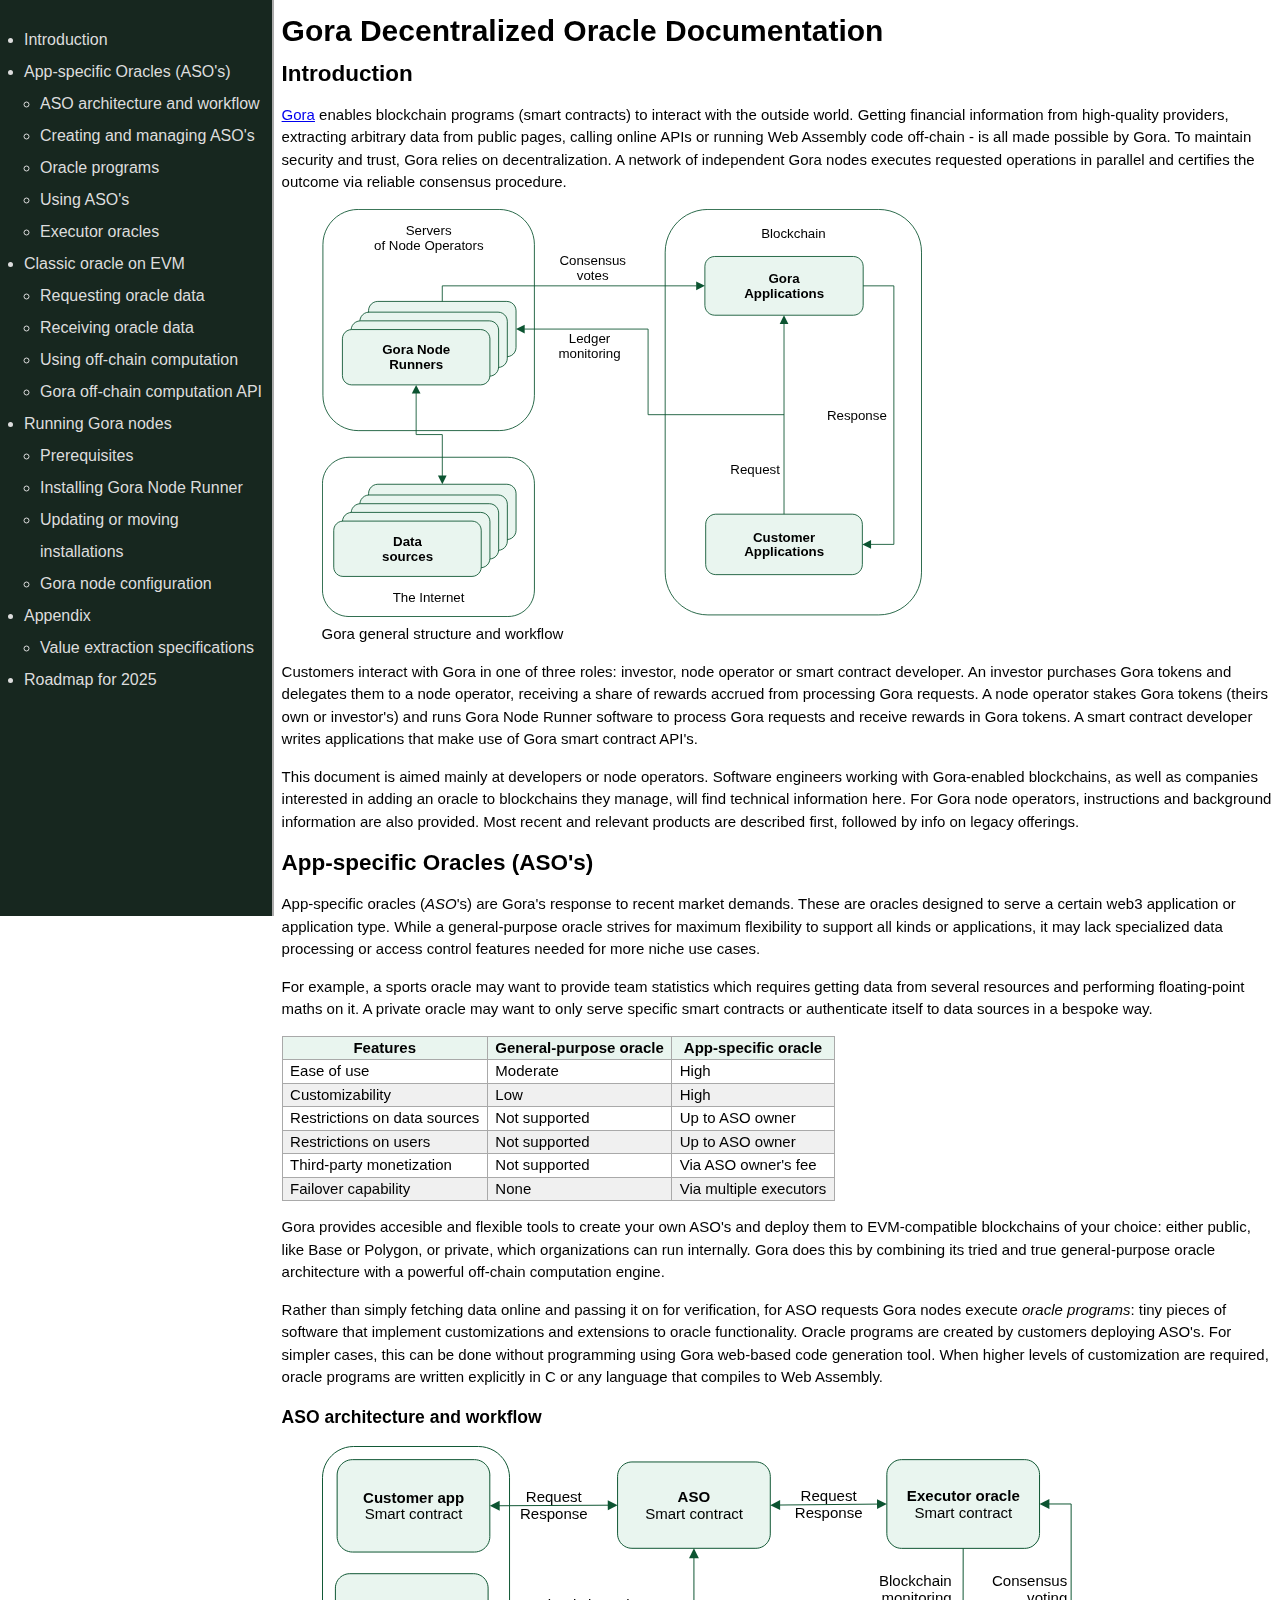
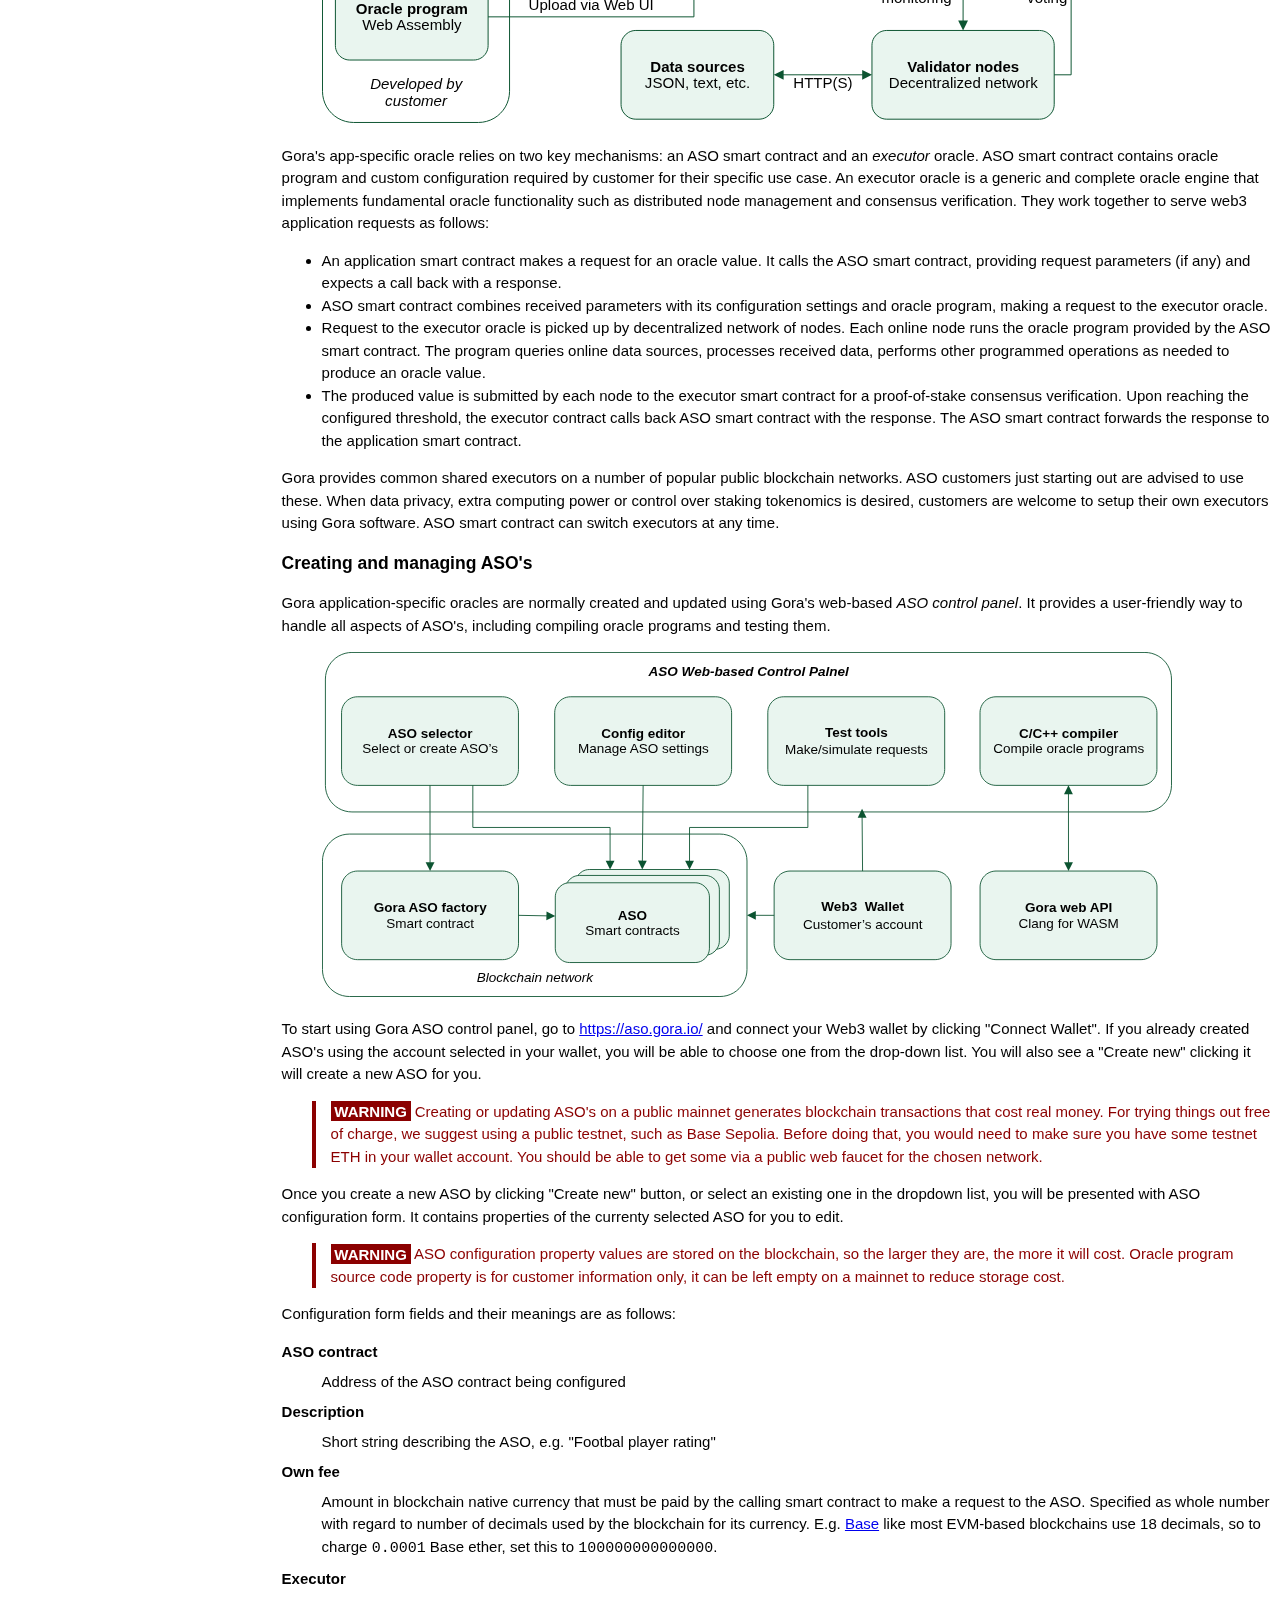
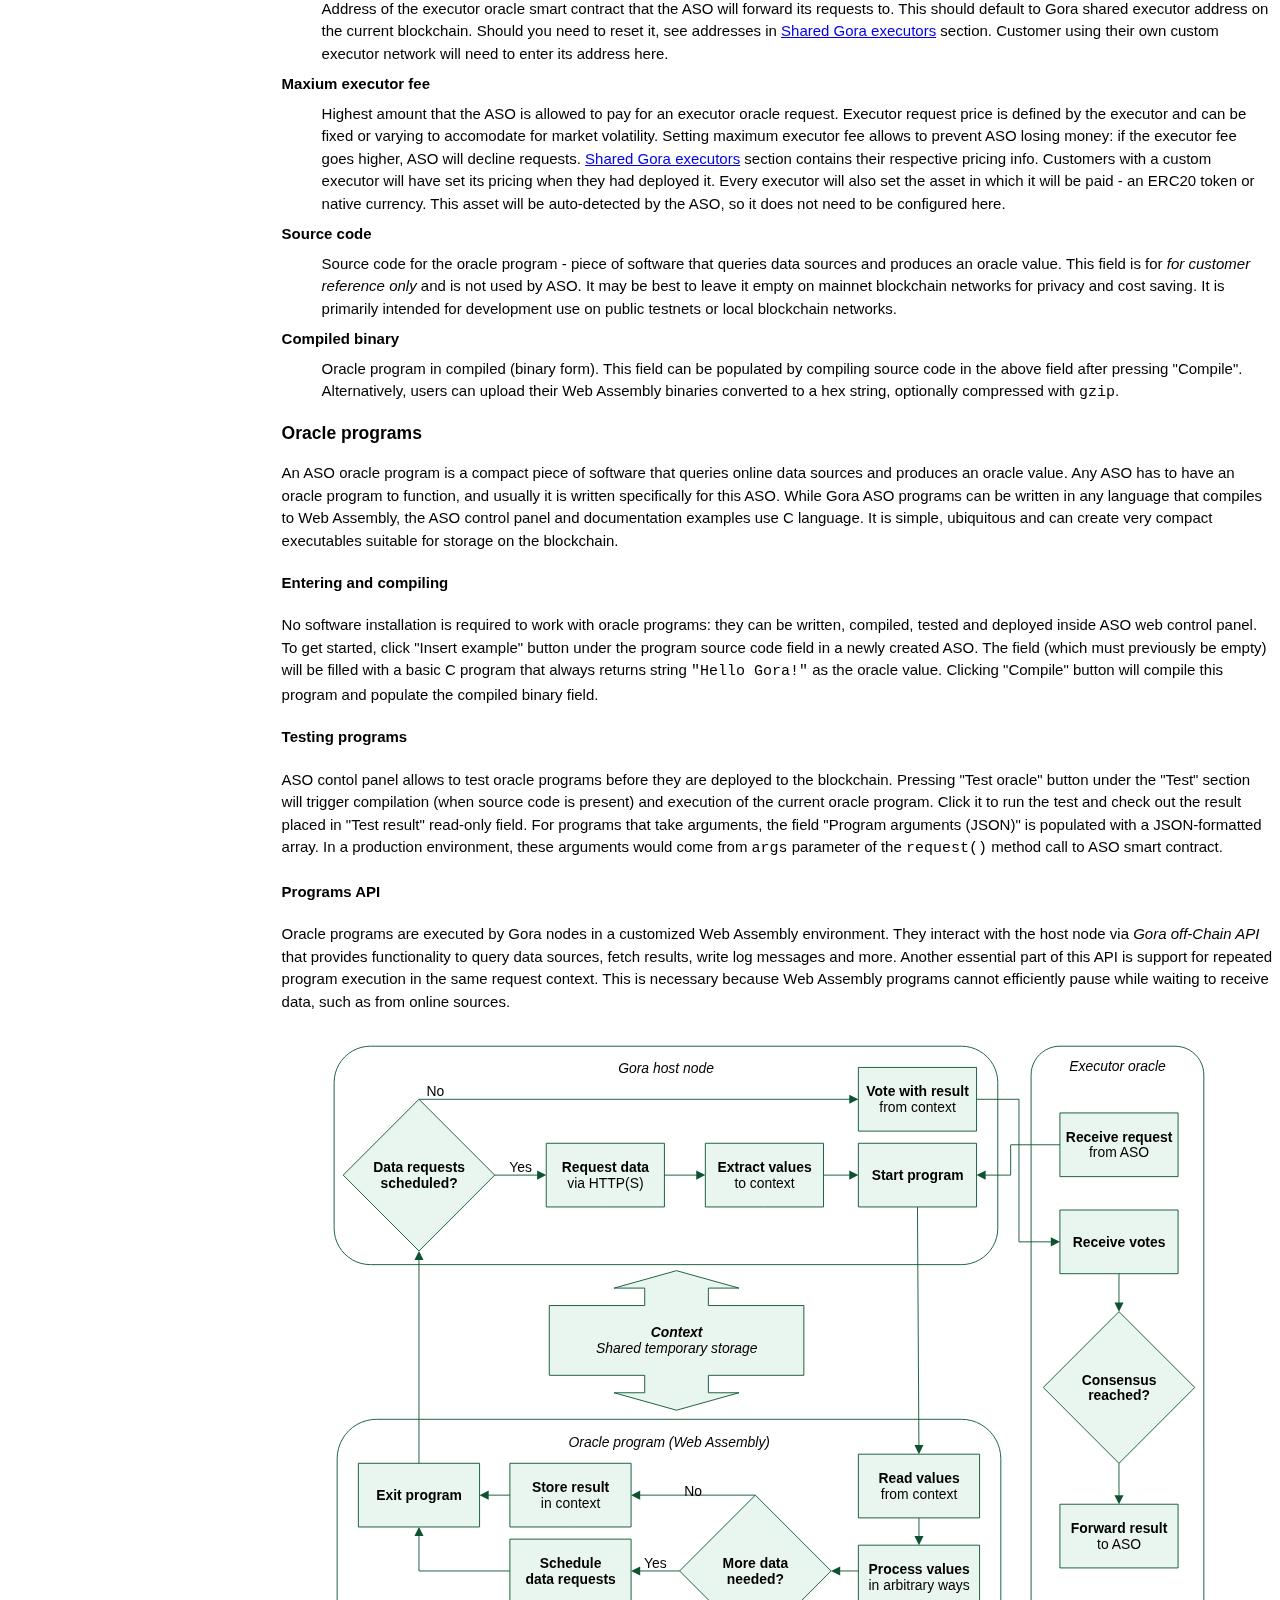
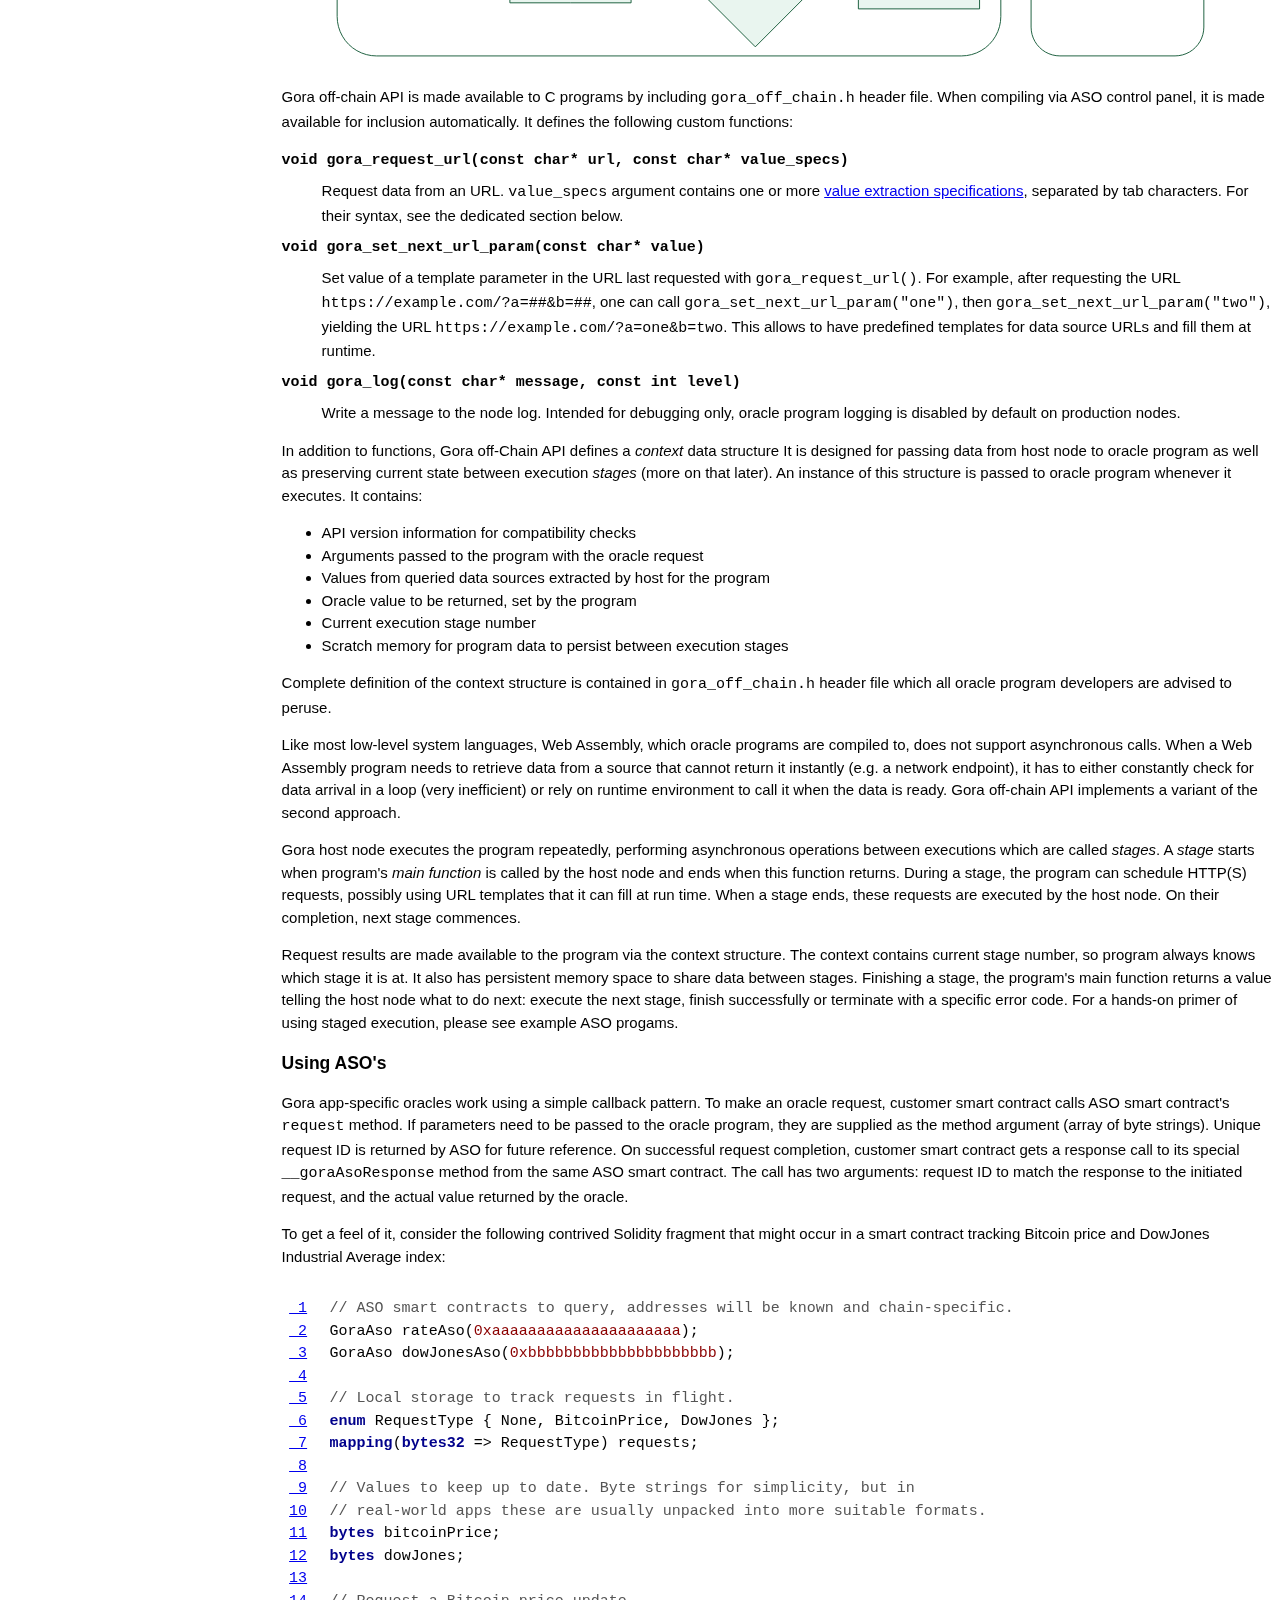
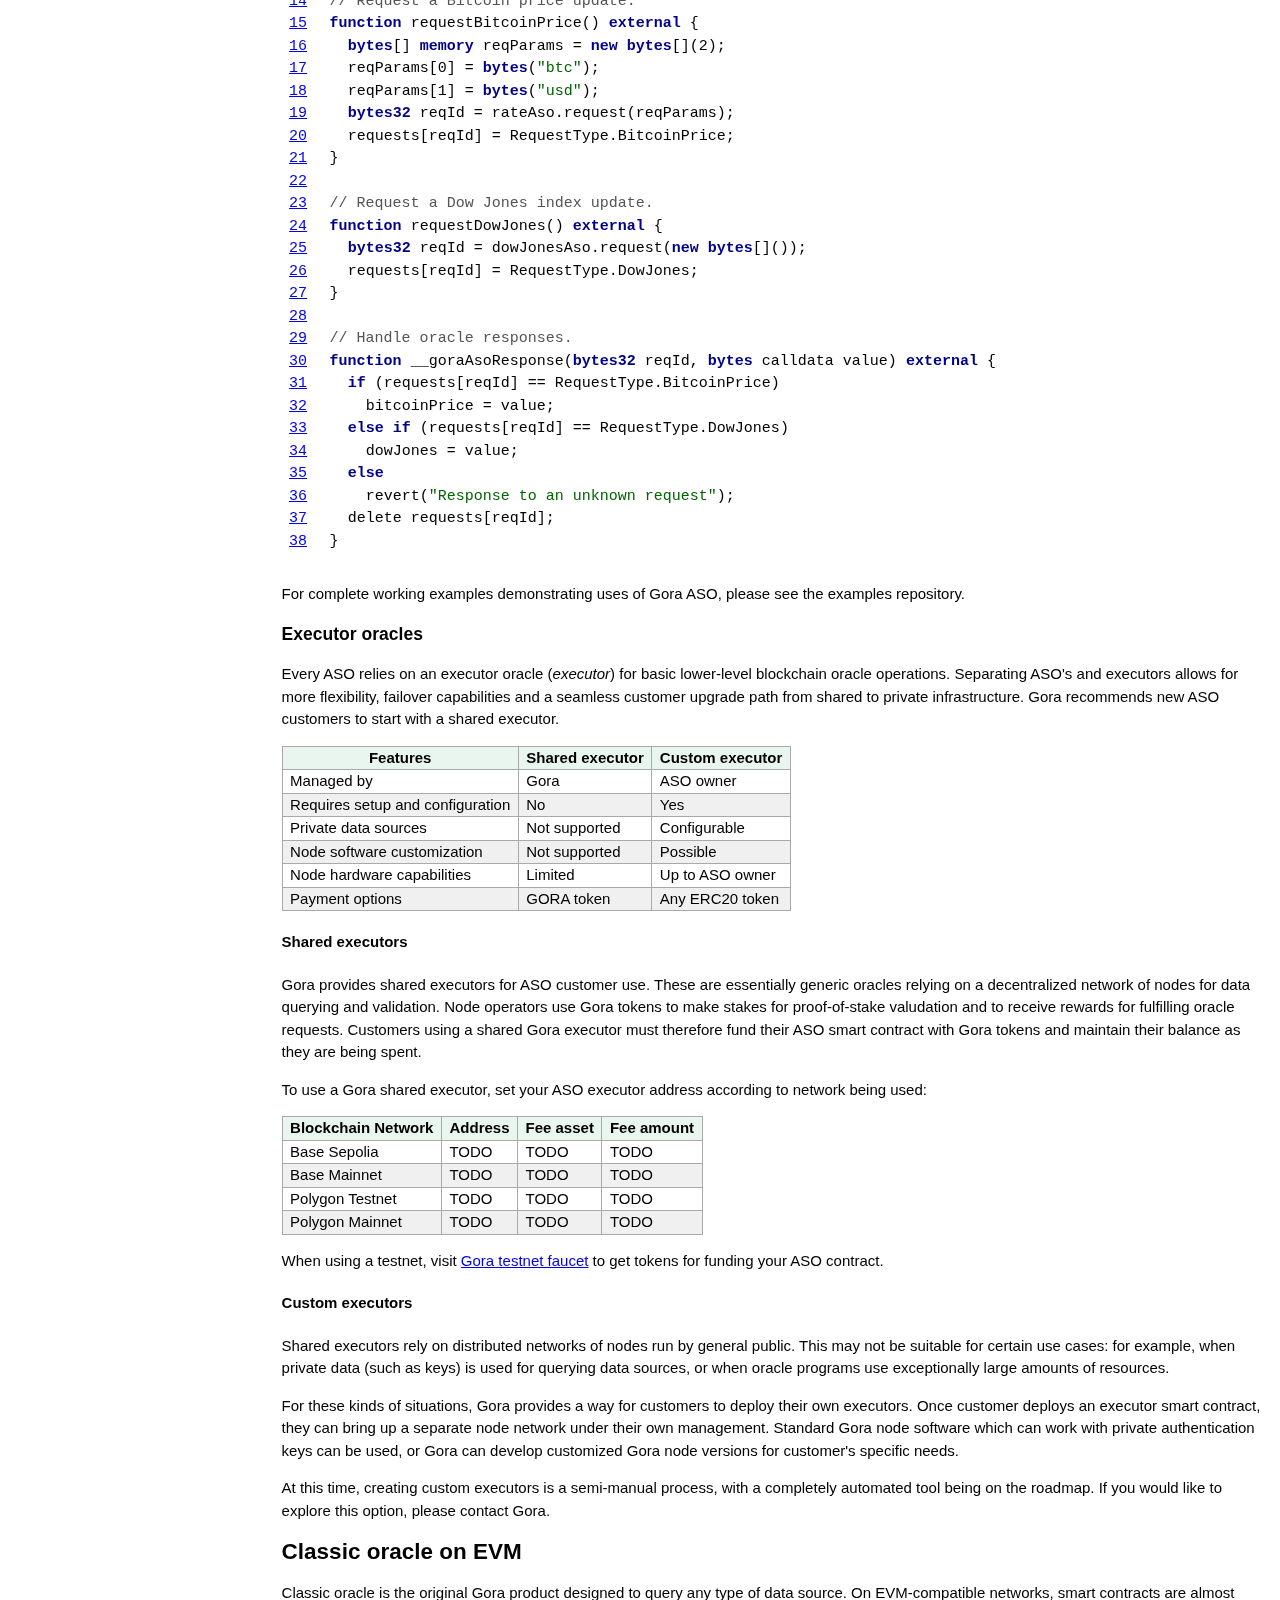
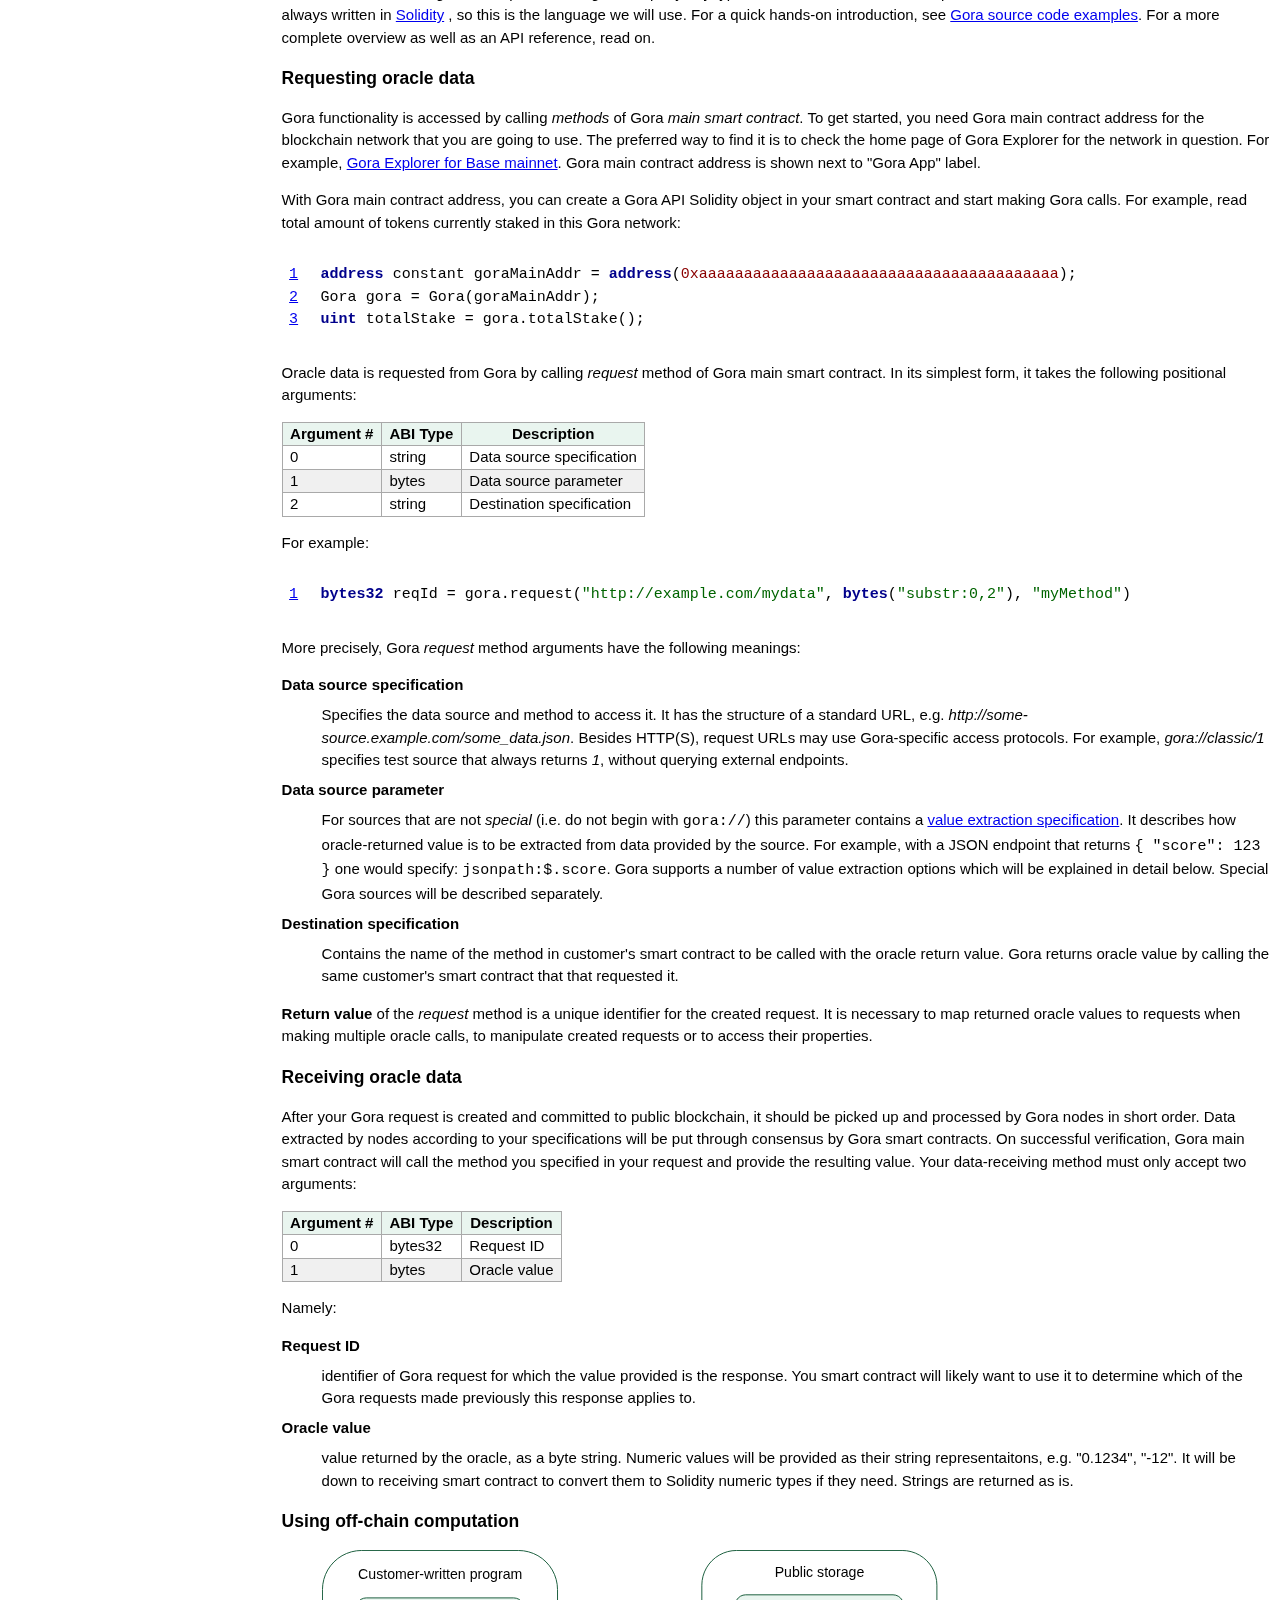
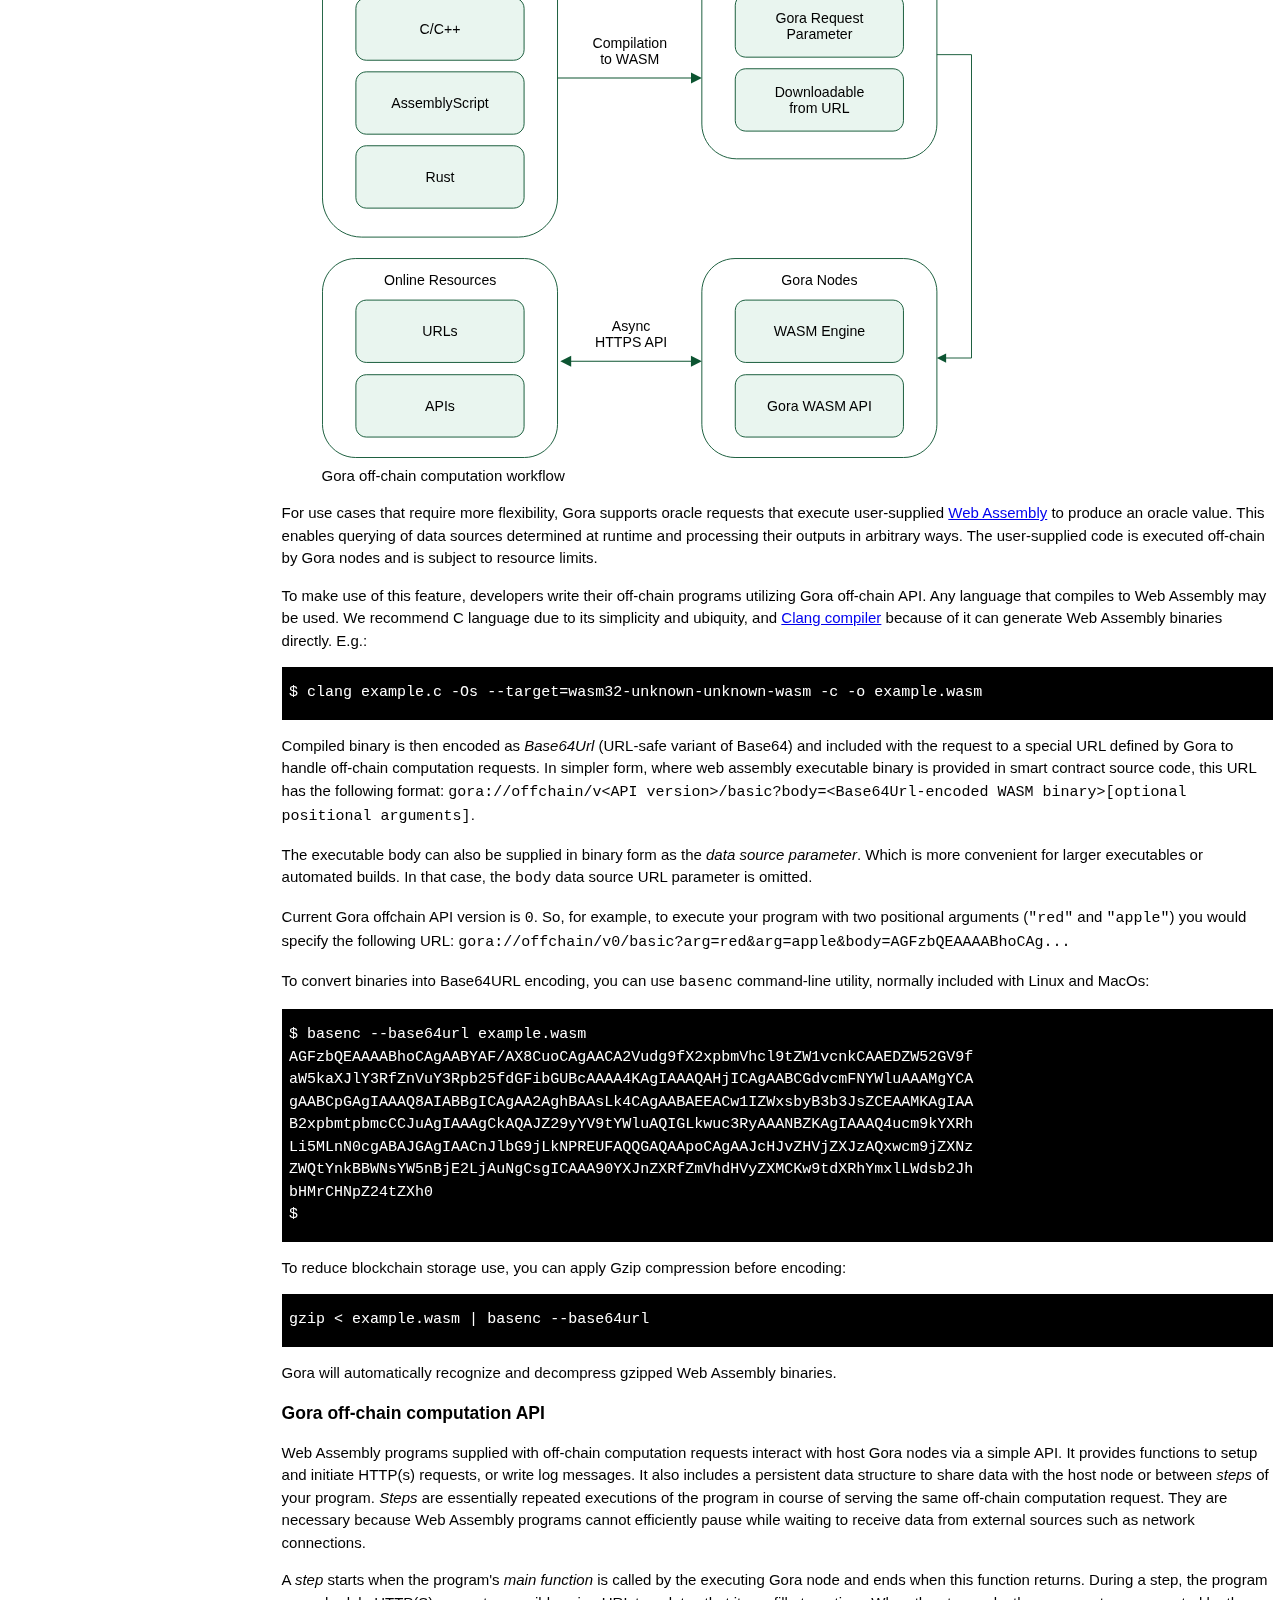
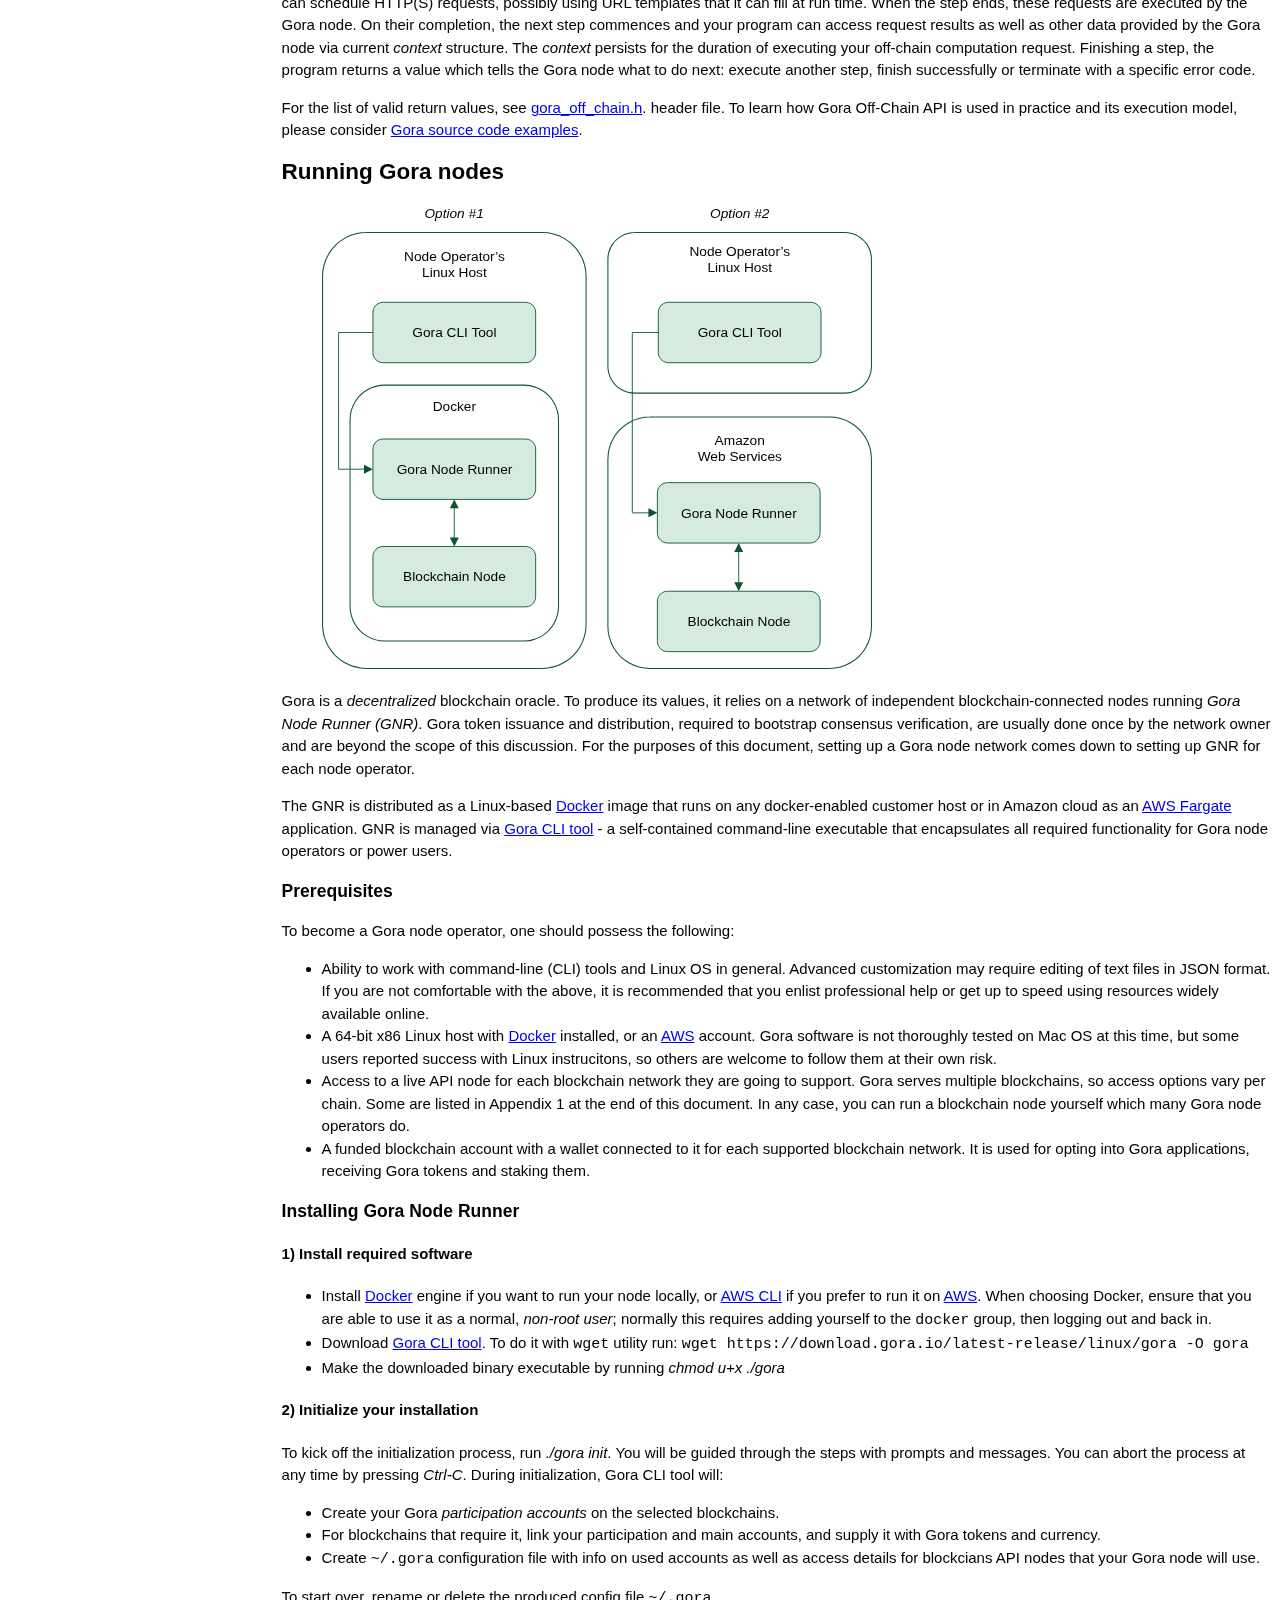
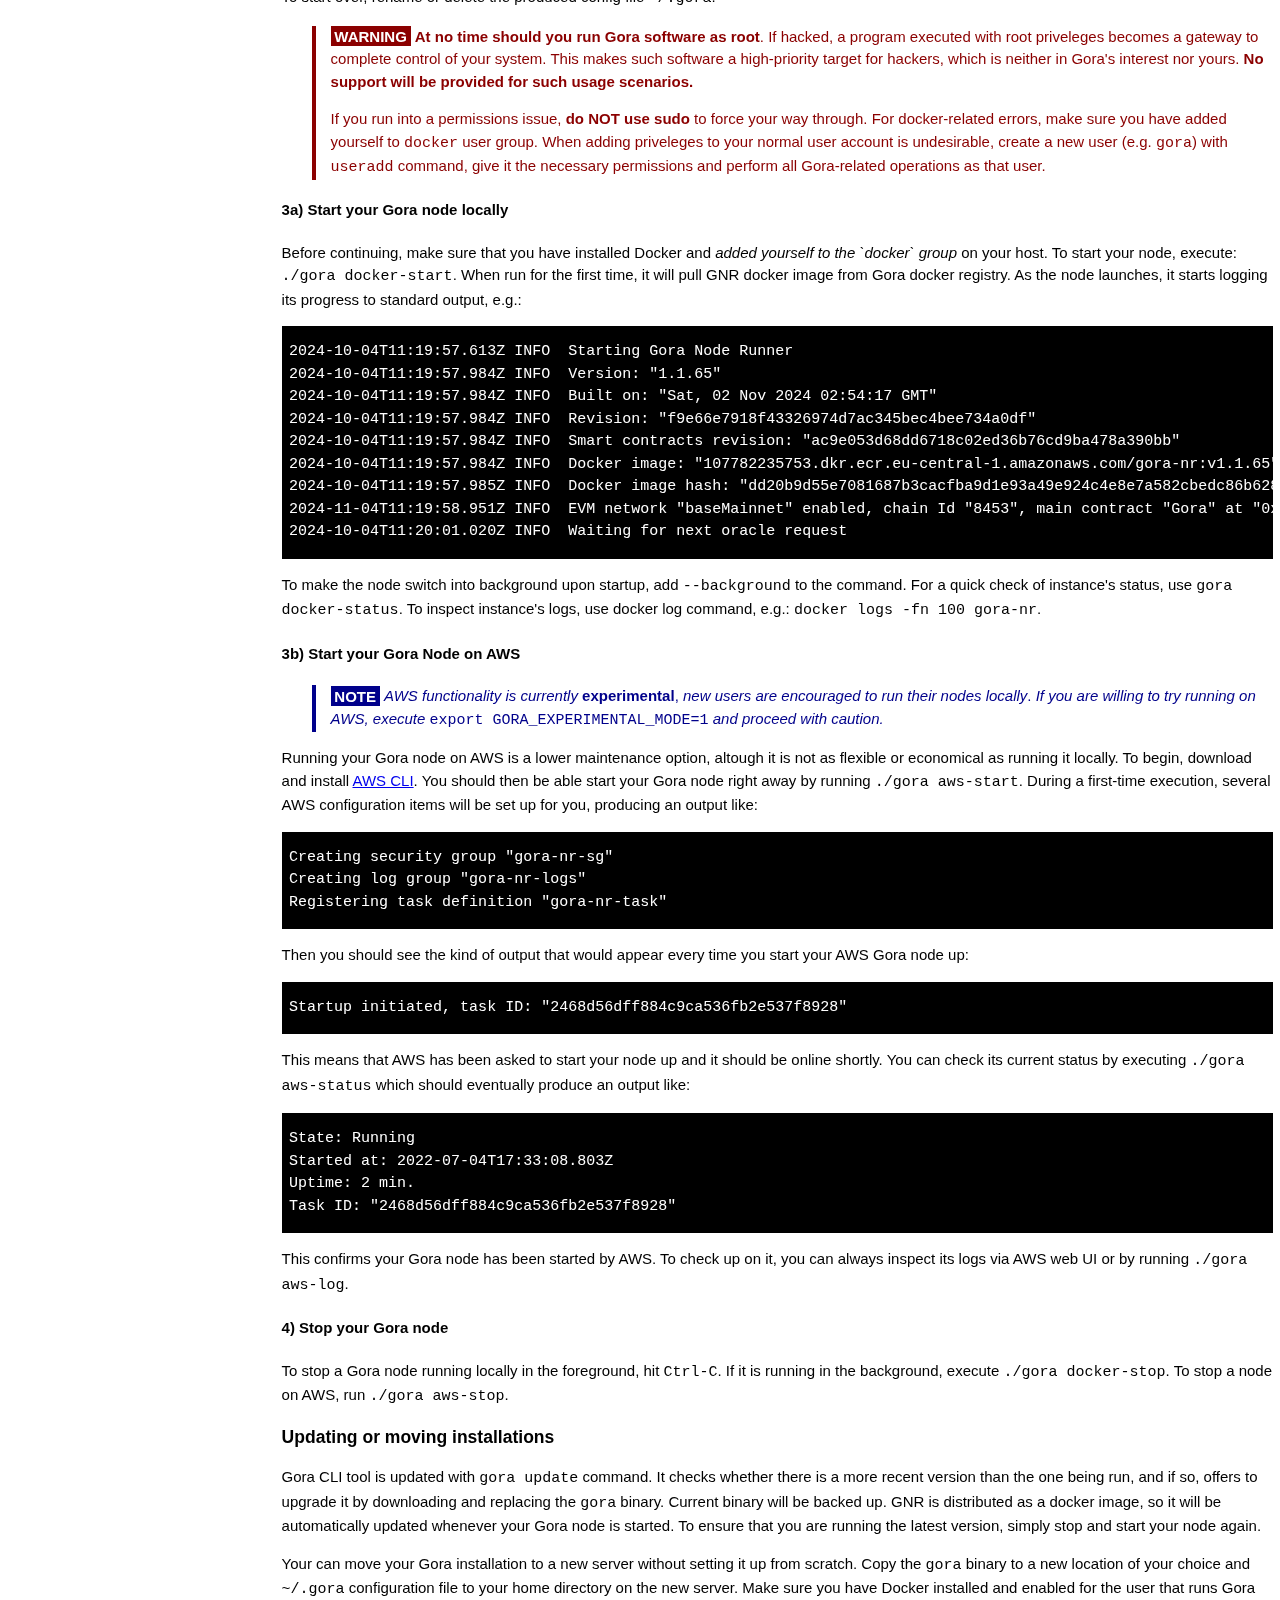
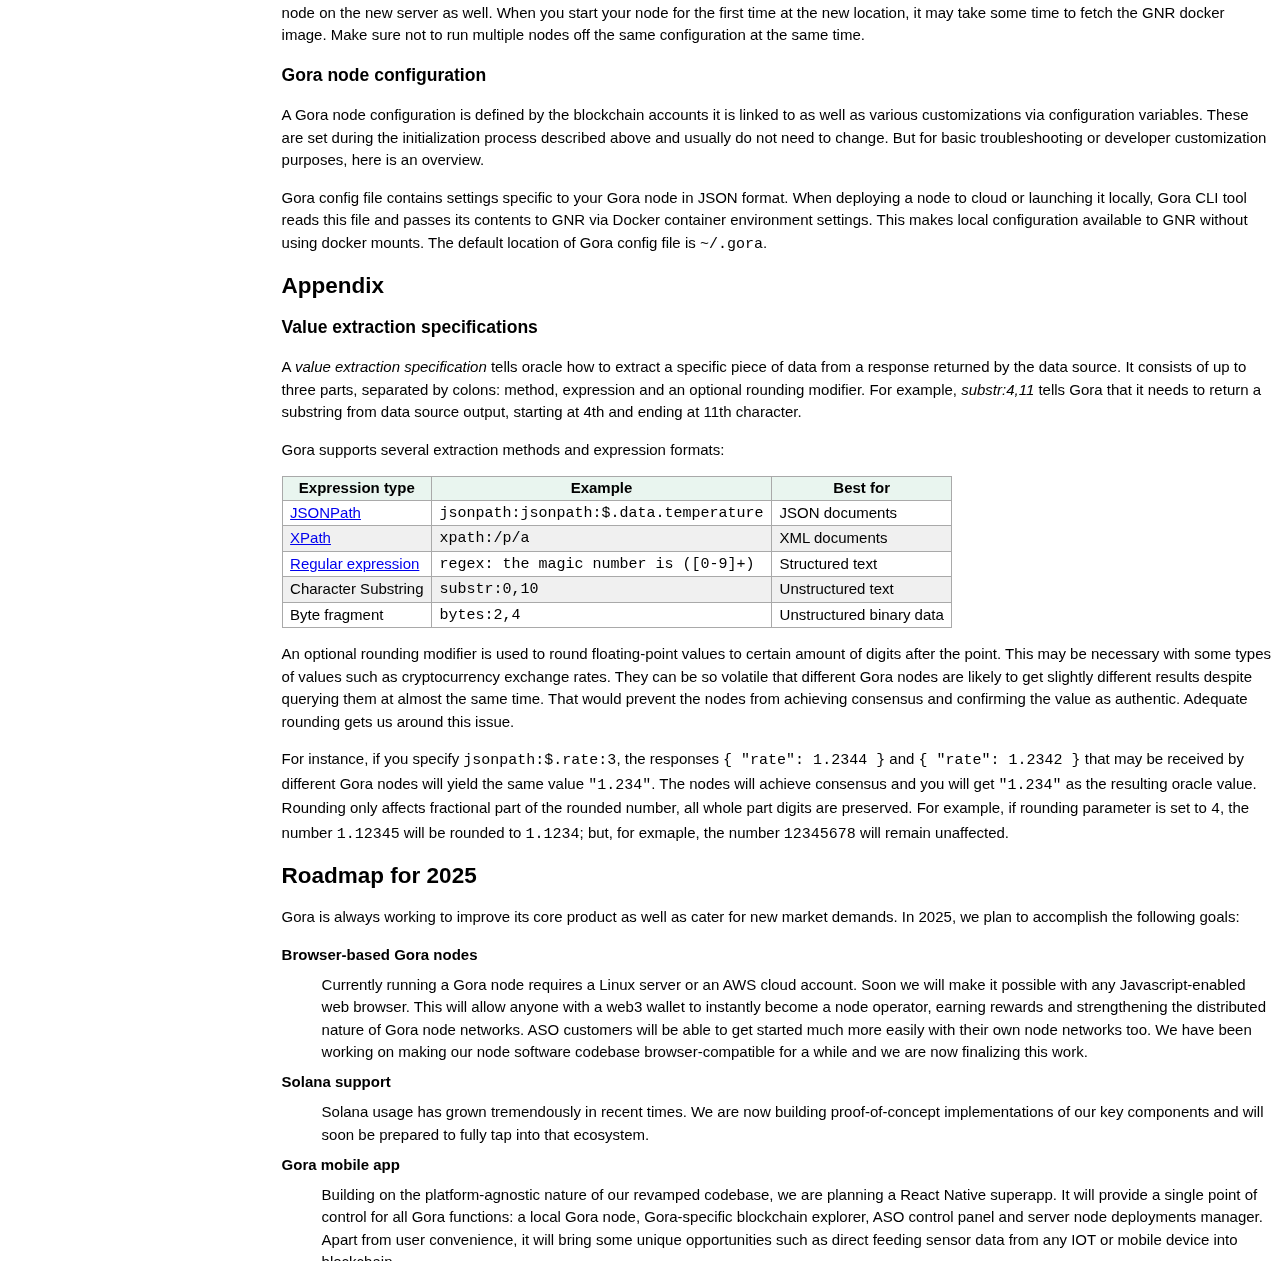
==== html/index.html @ 3b7c90dc "Update HTML." ====
<!DOCTYPE html>

    <title>Gora Decentralized Oracle Documentation</title>
    <meta charset="utf-8" />
    <style>body { font: 15px Verdana, Tahoma, sans-serif; line-height: 1.5em;
       margin: 0 0.5em 0.5em 22%; }
dt { font-weight: bold; margin-top: 0.5em; margin-bottom: 0.5em; }
pre.terminal { padding: 1em 0.5em; color: white; background: black;
               overflow-x: auto; }
table { border-spacing: 0; border-collapse: collapse; }
tr:nth-child(even) { background-color: #f0f0f0; }
#main-logo { position: absolute; top: 10px; left: 10px; }
aside.warning, aside.note { margin-left: 2em; padding-left: 1em; }
aside.warning { color: darkRed; border-left: 4px darkRed solid; }
aside.warning > p:first-of-type > strong:first-of-type,
aside.warning > strong:first-of-type
  { color: white; background: darkRed; padding: 0.1em 0.25em; }
aside.note { color: darkBlue; border-left: 4px darkBlue solid; }
aside.note > p:first-of-type > strong:first-of-type,
aside.note > strong:first-of-type
  { color: white; background: darkBlue; padding: 0.1em 0.25em; }
#contents {
    position: fixed; left: 0; top: 0; padding: 0.5em 0.5em 0.5em; width: 20%;
    height: 100%; font: 16px Verdana, Tahoma, sans-serif; line-height: 2em;
    background: #17271f; border-right: 2px white outset;
}
#contents { color: #dddddd; overflow: scroll; }
#contents h1 { display: none; }
#contents a { color: #dddddd; text-decoration: none; }
#contents ul {  padding-inline-start: 1em; }
th { background: #e9f5ef; }
td, th { padding: 0 0.5em; border: 1px darkGray solid; }
td.code { padding-left: 1em; }
td.code, td.linenos { border: 0; }
td.code .c1 { color: #555555; }
td.code .s2 { color: darkGreen; }
td.code .mh { color: darkRed; }
td.code .kt { font-weight: bold; color: darkBlue; }</style>

<html>
<body>
    <section id="gora-decentralized-oracle-documentation">
        <h1>Gora Decentralized Oracle Documentation</h1>
        <aside id="contents" class="topic contents">
            <h1>Contents</h1>
            <ul>
                <li><a href="#introduction">Introduction</a></li>
                <li><a href="#app-specific-oracles-aso-s">App-specific Oracles (ASO's)</a>
                    <ul>
                        <li><a href="#aso-architecture-and-workflow">ASO architecture and workflow</a></li>
                        <li><a href="#creating-and-managing-aso-s">Creating and managing ASO's</a></li>
                        <li><a href="#oracle-programs">Oracle programs</a></li>
                        <li><a href="#using-aso-s">Using ASO's</a></li>
                        <li><a href="#executor-oracles">Executor oracles</a></li>
                    </ul>
                </li>
                <li><a href="#classic-oracle-on-evm">Classic oracle on EVM</a>
                    <ul>
                        <li><a href="#requesting-oracle-data">Requesting oracle data</a></li>
                        <li><a href="#receiving-oracle-data">Receiving oracle data</a></li>
                        <li><a href="#using-off-chain-computation">Using off-chain computation</a></li>
                        <li><a href="#gora-off-chain-computation-api">Gora off-chain computation API</a></li>
                    </ul>
                </li>
                <li><a href="#running-gora-nodes">Running Gora nodes</a>
                    <ul>
                        <li><a href="#prerequisites">Prerequisites</a></li>
                        <li><a href="#installing-gora-node-runner">Installing Gora Node Runner</a></li>
                        <li><a href="#updating-or-moving-installations">Updating or moving installations</a></li>
                        <li><a href="#gora-node-configuration">Gora node configuration</a></li>
                    </ul>
                </li>
                <li><a href="#appendix">Appendix</a>
                    <ul>
                        <li><a href="#value-extraction-specifications-1">Value extraction specifications</a></li>
                    </ul>
                </li>
                <li><a href="#roadmap-for-2025">Roadmap for 2025</a></li>
            </ul>
        </aside>
        <section id="introduction">
            <h2>Introduction</h2>
            <p><a href="https://gora.io/">Gora</a> enables blockchain programs (smart contracts) to interact with the outside world. Getting financial information from high-quality providers, extracting arbitrary data from public pages, calling online APIs or running Web Assembly code off-chain - is all made possible by Gora. To maintain security and trust, Gora relies on decentralization. A network of independent Gora nodes executes requested operations in parallel and certifies the outcome via reliable consensus procedure.</p>
            <figure align="left">
                <img width="600" alt="Gora structure and workflow overview diagram" src="overview.svg" />
                <figcaption>Gora general structure and workflow</figcaption>
            </figure>
            <p>Customers interact with Gora in one of three roles: investor, node operator or smart contract developer. An investor purchases Gora tokens and delegates them to a node operator, receiving a share of rewards accrued from processing Gora requests. A node operator stakes Gora tokens (theirs own or investor's) and runs Gora Node Runner software to process Gora requests and receive rewards in Gora tokens. A smart contract developer writes applications that make use of Gora smart contract API's.</p>
            <p>This document is aimed mainly at developers or node operators. Software engineers working with Gora-enabled blockchains, as well as companies interested in adding an oracle to blockchains they manage, will find technical information here. For Gora node operators, instructions and background information are also provided. Most recent and relevant products are described first, followed by info on legacy offerings.</p>
        </section>
        <section id="app-specific-oracles-aso-s">
            <h2>App-specific Oracles (ASO's)</h2>
            <p>App-specific oracles (<em>ASO</em>'s) are Gora's response to recent market demands. These are oracles designed to serve a certain web3 application or application type. While a general-purpose oracle strives for maximum flexibility to support all kinds or applications, it may lack specialized data processing or access control features needed for more niche use cases.</p>
            <p>For example, a sports oracle may want to provide team statistics which requires getting data from several resources and performing floating-point maths on it. A private oracle may want to only serve specific smart contracts or authenticate itself to data sources in a bespoke way.</p>
            <table class="comparison">
                <thead>
                    <tr>
                        <th>Features</th>
                        <th>General-purpose oracle</th>
                        <th>App-specific oracle</th>
                    </tr>
                </thead>
                <tbody>
                    <tr>
                        <td>Ease of use</td>
                        <td>Moderate</td>
                        <td>High</td>
                    </tr>
                    <tr>
                        <td>Customizability</td>
                        <td>Low</td>
                        <td>High</td>
                    </tr>
                    <tr>
                        <td>Restrictions on data sources</td>
                        <td>Not supported</td>
                        <td>Up to ASO owner</td>
                    </tr>
                    <tr>
                        <td>Restrictions on users</td>
                        <td>Not supported</td>
                        <td>Up to ASO owner</td>
                    </tr>
                    <tr>
                        <td>Third-party monetization</td>
                        <td>Not supported</td>
                        <td>Via ASO owner's fee</td>
                    </tr>
                    <tr>
                        <td>Failover capability</td>
                        <td>None</td>
                        <td>Via multiple executors</td>
                    </tr>
                </tbody>
            </table>
            <p>Gora provides accesible and flexible tools to create your own ASO's and deploy them to EVM-compatible blockchains of your choice: either public, like Base or Polygon, or private, which organizations can run internally. Gora does this by combining its tried and true general-purpose oracle architecture with a powerful off-chain computation engine.</p>
            <p>Rather than simply fetching data online and passing it on for verification, for ASO requests Gora nodes execute <em>oracle programs</em>: tiny pieces of software that implement customizations and extensions to oracle functionality. Oracle programs are created by customers deploying ASO's. For simpler cases, this can be done without programming using Gora web-based code generation tool. When higher levels of customization are required, oracle programs are written explicitly in C or any language that compiles to Web Assembly.</p>
            <section id="aso-architecture-and-workflow">
                <h3>ASO architecture and workflow</h3>
                <figure align="left">
                    <img width="800" alt="Gora ASO architecture and workflow diagram" src="aso_arch.svg" />
                </figure>
                <p>Gora's app-specific oracle relies on two key mechanisms: an ASO smart contract and an <em>executor</em> oracle. ASO smart contract contains oracle program and custom configuration required by customer for their specific use case. An executor oracle is a generic and complete oracle engine that implements fundamental oracle functionality such as distributed node management and consensus verification. They work together to serve web3 application requests as follows:</p>
                <ul>
                    <li>An application smart contract makes a request for an oracle value. It calls the ASO smart contract, providing request parameters (if any) and expects a call back with a response.</li>
                    <li>ASO smart contract combines received parameters with its configuration settings and oracle program, making a request to the executor oracle.</li>
                    <li>Request to the executor oracle is picked up by decentralized network of nodes. Each online node runs the oracle program provided by the ASO smart contract. The program queries online data sources, processes received data, performs other programmed operations as needed to produce an oracle value.</li>
                    <li>The produced value is submitted by each node to the executor smart contract for a proof-of-stake consensus verification. Upon reaching the configured threshold, the executor contract calls back ASO smart contract with the response. The ASO smart contract forwards the response to the application smart contract.</li>
                </ul>
                <p>Gora provides common shared executors on a number of popular public blockchain networks. ASO customers just starting out are advised to use these. When data privacy, extra computing power or control over staking tokenomics is desired, customers are welcome to setup their own executors using Gora software. ASO smart contract can switch executors at any time.</p>
            </section>
            <section id="creating-and-managing-aso-s">
                <h3>Creating and managing ASO's</h3>
                <p>Gora application-specific oracles are normally created and updated using Gora's web-based <em>ASO control panel</em>. It provides a user-friendly way to handle all aspects of ASO's, including compiling oracle programs and testing them.</p>
                <figure align="left">
                    <img width="850" alt="Gora web-based control panel in ASO architecture" src="aso_managing.svg" />
                </figure>
                <p>To start using Gora ASO control panel, go to <a href="https://aso.gora.io/">https://aso.gora.io/</a> and connect your Web3 wallet by clicking "Connect Wallet". If you already created ASO's using the account selected in your wallet, you will be able to choose one from the drop-down list. You will also see a "Create new" clicking it will create a new ASO for you.</p>
                <aside class="warning"><strong>WARNING</strong> Creating or updating ASO's on a public mainnet generates blockchain transactions that cost real money. For trying things out free of charge, we suggest using a public testnet, such as Base Sepolia. Before doing that, you would need to make sure you have some testnet ETH in your wallet account. You should be able to get some via a public web faucet for the chosen network.</aside>
                <p>Once you create a new ASO by clicking "Create new" button, or select an existing one in the dropdown list, you will be presented with ASO configuration form. It contains properties of the currenty selected ASO for you to edit.</p>
                <aside class="warning"><strong>WARNING</strong> ASO configuration property values are stored on the blockchain, so the larger they are, the more it will cost. Oracle program source code property is for customer information only, it can be left empty on a mainnet to reduce storage cost.</aside>
                <p>Configuration form fields and their meanings are as follows:</p>
                <dl>
                    <dt>ASO contract</dt>
                    <dd>Address of the ASO contract being configured</dd>
                    <dt>Description</dt>
                    <dd>Short string describing the ASO, e.g. "Footbal player rating"</dd>
                    <dt>Own fee</dt>
                    <dd>Amount in blockchain native currency that must be paid by the calling smart contract to make a request to the ASO. Specified as whole number with regard to number of decimals used by the blockchain for its currency. E.g. <a href="https://base.org/">Base</a> like most EVM-based blockchains use 18 decimals, so to charge <code>0.0001</code> Base ether, set this to <code>100000000000000</code>.</dd>
                    <dt>Executor</dt>
                    <dd>Address of the executor oracle smart contract that the ASO will forward its requests to. This should default to Gora shared executor address on the current blockchain. Should you need to reset it, see addresses in <a href="#shared-gora-executors-2">Shared Gora executors</a> section. Customer using their own custom executor network will need to enter its address here.</dd>
                    <dt>Maxium executor fee</dt>
                    <dd>Highest amount that the ASO is allowed to pay for an executor oracle request. Executor request price is defined by the executor and can be fixed or varying to accomodate for market volatility. Setting maximum executor fee allows to prevent ASO losing money: if the executor fee goes higher, ASO will decline requests. <a href="#shared-gora-executors-2">Shared Gora executors</a> section contains their respective pricing info. Customers with a custom executor will have set its pricing when they had deployed it. Every executor will also set the asset in which it will be paid - an ERC20 token or native currency. This asset will be auto-detected by the ASO, so it does not need to be configured here.</dd>
                    <dt>Source code</dt>
                    <dd>Source code for the oracle program - piece of software that queries data sources and produces an oracle value. This field is for <em>for customer reference only</em> and is not used by ASO. It may be best to leave it empty on mainnet blockchain networks for privacy and cost saving. It is primarily intended for development use on public testnets or local blockchain networks.</dd>
                    <dt>Compiled binary</dt>
                    <dd>Oracle program in compiled (binary form). This field can be populated by compiling source code in the above field after pressing "Compile". Alternatively, users can upload their Web Assembly binaries converted to a hex string, optionally compressed with <code>gzip</code>.</dd>
                </dl>
            </section>
            <section id="oracle-programs">
                <h3>Oracle programs</h3>
                <p>An ASO oracle program is a compact piece of software that queries online data sources and produces an oracle value. Any ASO has to have an oracle program to function, and usually it is written specifically for this ASO. While Gora ASO programs can be written in any language that compiles to Web Assembly, the ASO control panel and documentation examples use C language. It is simple, ubiquitous and can create very compact executables suitable for storage on the blockchain.</p>
                <section id="entering-and-compiling">
                    <h4>Entering and compiling</h4>
                    <p>No software installation is required to work with oracle programs: they can be written, compiled, tested and deployed inside ASO web control panel. To get started, click "Insert example" button under the program source code field in a newly created ASO. The field (which must previously be empty) will be filled with a basic C program that always returns string <code>"Hello Gora!"</code> as the oracle value. Clicking "Compile" button will compile this program and populate the compiled binary field.</p>
                </section>
                <section id="testing-programs">
                    <h4>Testing programs</h4>
                    <p>ASO contol panel allows to test oracle programs before they are deployed to the blockchain. Pressing "Test oracle" button under the "Test" section will trigger compilation (when source code is present) and execution of the current oracle program. Click it to run the test and check out the result placed in "Test result" read-only field. For programs that take arguments, the field "Program arguments (JSON)" is populated with a JSON-formatted array. In a production environment, these arguments would come from <code>args</code> parameter of the <code>request()</code> method call to ASO smart contract.</p>
                </section>
                <section id="programs-api">
                    <h4>Programs API</h4>
                    <p>Oracle programs are executed by Gora nodes in a customized Web Assembly environment. They interact with the host node via <em>Gora off-Chain API</em> that provides functionality to query data sources, fetch results, write log messages and more. Another essential part of this API is support for repeated program execution in the same request context. This is necessary because Web Assembly programs cannot efficiently pause while waiting to receive data, such as from online sources.</p>
                    <figure align="left">
                        <img width="900" alt="Oracle programs in fulfilling ASO requests" src="aso_api.svg" />
                    </figure>
                    <p>Gora off-chain API is made available to C programs by including <code>gora_off_chain.h</code> header file. When compiling via ASO control panel, it is made available for inclusion automatically. It defines the following custom functions:</p>
                    <dl>
                        <dt><code>void gora_request_url(const char* url, const char* value_specs)</code></dt>
                        <dd>Request data from an URL. <code>value_specs</code> argument contains one or more <a href="#value-extraction">value extraction specifications</a>, separated by tab characters. For their syntax, see the dedicated section below.</dd>
                        <dt><code>void gora_set_next_url_param(const char* value)</code></dt>
                        <dd>Set value of a template parameter in the URL last requested with <code>gora_request_url()</code>. For example, after requesting the URL <code>https://example.com/?a=##&amp;b=##</code>, one can call <code>gora_set_next_url_param("one")</code>, then <code>gora_set_next_url_param("two")</code>, yielding the URL <code>https://example.com/?a=one&amp;b=two</code>. This allows to have predefined templates for data source URLs and fill them at runtime.</dd>
                        <dt><code>void gora_log(const char* message, const int level)</code></dt>
                        <dd>Write a message to the node log. Intended for debugging only, oracle program logging is disabled by default on production nodes.</dd>
                    </dl>
                    <p>In addition to functions, Gora off-Chain API defines a <em>context</em> data structure It is designed for passing data from host node to oracle program as well as preserving current state between execution <em>stages</em> (more on that later). An instance of this structure is passed to oracle program whenever it executes. It contains:</p>
                    <ul>
                        <li>API version information for compatibility checks</li>
                        <li>Arguments passed to the program with the oracle request</li>
                        <li>Values from queried data sources extracted by host for the program</li>
                        <li>Oracle value to be returned, set by the program</li>
                        <li>Current execution stage number</li>
                        <li>Scratch memory for program data to persist between execution stages</li>
                    </ul>
                    <p>Complete definition of the context structure is contained in <code>gora_off_chain.h</code> header file which all oracle program developers are advised to peruse.</p>
                    <p>Like most low-level system languages, Web Assembly, which oracle programs are compiled to, does not support asynchronous calls. When a Web Assembly program needs to retrieve data from a source that cannot return it instantly (e.g. a network endpoint), it has to either constantly check for data arrival in a loop (very inefficient) or rely on runtime environment to call it when the data is ready. Gora off-chain API implements a variant of the second approach.</p>
                    <p>Gora host node executes the program repeatedly, performing asynchronous operations between executions which are called <em>stages</em>. A <em>stage</em> starts when program's <em>main function</em> is called by the host node and ends when this function returns. During a stage, the program can schedule HTTP(S) requests, possibly using URL templates that it can fill at run time. When a stage ends, these requests are executed by the host node. On their completion, next stage commences.</p>
                    <p>Request results are made available to the program via the context structure. The context contains current stage number, so program always knows which stage it is at. It also has persistent memory space to share data between stages. Finishing a stage, the program's main function returns a value telling the host node what to do next: execute the next stage, finish successfully or terminate with a specific error code. For a hands-on primer of using staged execution, please see example ASO progams.</p>
                </section>
            </section>
            <section id="using-aso-s">
                <h3>Using ASO's</h3>
                <p>Gora app-specific oracles work using a simple callback pattern. To make an oracle request, customer smart contract calls ASO smart contract's <code>request</code> method. If parameters need to be passed to the oracle program, they are supplied as the method argument (array of byte strings). Unique request ID is returned by ASO for future reference. On successful request completion, customer smart contract gets a response call to its special <code>__goraAsoResponse</code> method from the same ASO smart contract. The call has two arguments: request ID to match the response to the initiated request, and the actual value returned by the oracle.</p>
                <p>To get a feel of it, consider the following contrived Solidity fragment that might occur in a smart contract tracking Bitcoin price and DowJones Industrial Average index:</p>
                <table data-language="solidity">
                    <tr>
                        <td class="linenos">
                            <pre><span class="normal"><a href="#df245c97b23728150a3dd420c35c58ad-1"> 1</a></span>
<span class="normal"><a href="#df245c97b23728150a3dd420c35c58ad-2"> 2</a></span>
<span class="normal"><a href="#df245c97b23728150a3dd420c35c58ad-3"> 3</a></span>
<span class="normal"><a href="#df245c97b23728150a3dd420c35c58ad-4"> 4</a></span>
<span class="normal"><a href="#df245c97b23728150a3dd420c35c58ad-5"> 5</a></span>
<span class="normal"><a href="#df245c97b23728150a3dd420c35c58ad-6"> 6</a></span>
<span class="normal"><a href="#df245c97b23728150a3dd420c35c58ad-7"> 7</a></span>
<span class="normal"><a href="#df245c97b23728150a3dd420c35c58ad-8"> 8</a></span>
<span class="normal"><a href="#df245c97b23728150a3dd420c35c58ad-9"> 9</a></span>
<span class="normal"><a href="#df245c97b23728150a3dd420c35c58ad-10">10</a></span>
<span class="normal"><a href="#df245c97b23728150a3dd420c35c58ad-11">11</a></span>
<span class="normal"><a href="#df245c97b23728150a3dd420c35c58ad-12">12</a></span>
<span class="normal"><a href="#df245c97b23728150a3dd420c35c58ad-13">13</a></span>
<span class="normal"><a href="#df245c97b23728150a3dd420c35c58ad-14">14</a></span>
<span class="normal"><a href="#df245c97b23728150a3dd420c35c58ad-15">15</a></span>
<span class="normal"><a href="#df245c97b23728150a3dd420c35c58ad-16">16</a></span>
<span class="normal"><a href="#df245c97b23728150a3dd420c35c58ad-17">17</a></span>
<span class="normal"><a href="#df245c97b23728150a3dd420c35c58ad-18">18</a></span>
<span class="normal"><a href="#df245c97b23728150a3dd420c35c58ad-19">19</a></span>
<span class="normal"><a href="#df245c97b23728150a3dd420c35c58ad-20">20</a></span>
<span class="normal"><a href="#df245c97b23728150a3dd420c35c58ad-21">21</a></span>
<span class="normal"><a href="#df245c97b23728150a3dd420c35c58ad-22">22</a></span>
<span class="normal"><a href="#df245c97b23728150a3dd420c35c58ad-23">23</a></span>
<span class="normal"><a href="#df245c97b23728150a3dd420c35c58ad-24">24</a></span>
<span class="normal"><a href="#df245c97b23728150a3dd420c35c58ad-25">25</a></span>
<span class="normal"><a href="#df245c97b23728150a3dd420c35c58ad-26">26</a></span>
<span class="normal"><a href="#df245c97b23728150a3dd420c35c58ad-27">27</a></span>
<span class="normal"><a href="#df245c97b23728150a3dd420c35c58ad-28">28</a></span>
<span class="normal"><a href="#df245c97b23728150a3dd420c35c58ad-29">29</a></span>
<span class="normal"><a href="#df245c97b23728150a3dd420c35c58ad-30">30</a></span>
<span class="normal"><a href="#df245c97b23728150a3dd420c35c58ad-31">31</a></span>
<span class="normal"><a href="#df245c97b23728150a3dd420c35c58ad-32">32</a></span>
<span class="normal"><a href="#df245c97b23728150a3dd420c35c58ad-33">33</a></span>
<span class="normal"><a href="#df245c97b23728150a3dd420c35c58ad-34">34</a></span>
<span class="normal"><a href="#df245c97b23728150a3dd420c35c58ad-35">35</a></span>
<span class="normal"><a href="#df245c97b23728150a3dd420c35c58ad-36">36</a></span>
<span class="normal"><a href="#df245c97b23728150a3dd420c35c58ad-37">37</a></span>
<span class="normal"><a href="#df245c97b23728150a3dd420c35c58ad-38">38</a></span></pre>
                        </td>
                        <td class="code">
                            <pre><a id="df245c97b23728150a3dd420c35c58ad-1" name="df245c97b23728150a3dd420c35c58ad-1"></a><span class="c1">// ASO smart contracts to query, addresses will be known and chain-specific.</span>
<a id="df245c97b23728150a3dd420c35c58ad-2" name="df245c97b23728150a3dd420c35c58ad-2"></a>GoraAso<span class="w"> </span>rateAso<span class="p">(</span><span class="mh">0xaaaaaaaaaaaaaaaaaaaaa</span><span class="p">);</span>
<a id="df245c97b23728150a3dd420c35c58ad-3" name="df245c97b23728150a3dd420c35c58ad-3"></a>GoraAso<span class="w"> </span>dowJonesAso<span class="p">(</span><span class="mh">0xbbbbbbbbbbbbbbbbbbbbb</span><span class="p">);</span>
<a id="df245c97b23728150a3dd420c35c58ad-4" name="df245c97b23728150a3dd420c35c58ad-4"></a>
<a id="df245c97b23728150a3dd420c35c58ad-5" name="df245c97b23728150a3dd420c35c58ad-5"></a><span class="c1">// Local storage to track requests in flight.</span>
<a id="df245c97b23728150a3dd420c35c58ad-6" name="df245c97b23728150a3dd420c35c58ad-6"></a><span class="kt">enum</span><span class="w"> </span><span class="nv">RequestType</span><span class="w"> </span><span class="p">{</span><span class="w"> </span>None<span class="p">,</span><span class="w"> </span>BitcoinPrice<span class="p">,</span><span class="w"> </span>DowJones<span class="w"> </span><span class="p">};</span>
<a id="df245c97b23728150a3dd420c35c58ad-7" name="df245c97b23728150a3dd420c35c58ad-7"></a><span class="kt">mapping</span><span class="p">(</span><span class="kt">bytes32</span><span class="w"> </span><span class="o">=&gt;</span><span class="w"> </span>RequestType<span class="p">)</span><span class="w"> </span>requests<span class="p">;</span>
<a id="df245c97b23728150a3dd420c35c58ad-8" name="df245c97b23728150a3dd420c35c58ad-8"></a>
<a id="df245c97b23728150a3dd420c35c58ad-9" name="df245c97b23728150a3dd420c35c58ad-9"></a><span class="c1">// Values to keep up to date. Byte strings for simplicity, but in</span>
<a id="df245c97b23728150a3dd420c35c58ad-10" name="df245c97b23728150a3dd420c35c58ad-10"></a><span class="c1">// real-world apps these are usually unpacked into more suitable formats.</span>
<a id="df245c97b23728150a3dd420c35c58ad-11" name="df245c97b23728150a3dd420c35c58ad-11"></a><span class="kt">bytes</span><span class="w"> </span><span class="nv">bitcoinPrice</span><span class="p">;</span>
<a id="df245c97b23728150a3dd420c35c58ad-12" name="df245c97b23728150a3dd420c35c58ad-12"></a><span class="kt">bytes</span><span class="w"> </span><span class="nv">dowJones</span><span class="p">;</span>
<a id="df245c97b23728150a3dd420c35c58ad-13" name="df245c97b23728150a3dd420c35c58ad-13"></a>
<a id="df245c97b23728150a3dd420c35c58ad-14" name="df245c97b23728150a3dd420c35c58ad-14"></a><span class="c1">// Request a Bitcoin price update.</span>
<a id="df245c97b23728150a3dd420c35c58ad-15" name="df245c97b23728150a3dd420c35c58ad-15"></a><span class="kt">function</span><span class="w"> </span><span class="nv">requestBitcoinPrice</span><span class="p">()</span><span class="w"> </span><span class="kt">external</span><span class="w"> </span><span class="p">{</span>
<a id="df245c97b23728150a3dd420c35c58ad-16" name="df245c97b23728150a3dd420c35c58ad-16"></a><span class="w">  </span><span class="kt">bytes</span><span class="p">[]</span><span class="w"> </span><span class="kt">memory</span><span class="w"> </span>reqParams<span class="w"> </span><span class="o">=</span><span class="w"> </span><span class="kt">new</span><span class="w"> </span><span class="kt">bytes</span><span class="p">[](</span><span class="m m-Decimal">2</span><span class="p">);</span>
<a id="df245c97b23728150a3dd420c35c58ad-17" name="df245c97b23728150a3dd420c35c58ad-17"></a><span class="w">  </span>reqParams<span class="p">[</span><span class="m m-Decimal">0</span><span class="p">]</span><span class="w"> </span><span class="o">=</span><span class="w"> </span><span class="kt">bytes</span><span class="p">(</span><span class="s2">&quot;btc&quot;</span><span class="p">);</span>
<a id="df245c97b23728150a3dd420c35c58ad-18" name="df245c97b23728150a3dd420c35c58ad-18"></a><span class="w">  </span>reqParams<span class="p">[</span><span class="m m-Decimal">1</span><span class="p">]</span><span class="w"> </span><span class="o">=</span><span class="w"> </span><span class="kt">bytes</span><span class="p">(</span><span class="s2">&quot;usd&quot;</span><span class="p">);</span>
<a id="df245c97b23728150a3dd420c35c58ad-19" name="df245c97b23728150a3dd420c35c58ad-19"></a><span class="w">  </span><span class="kt">bytes32</span><span class="w"> </span><span class="nv">reqId</span><span class="w"> </span><span class="o">=</span><span class="w"> </span>rateAso<span class="p">.</span>request<span class="p">(</span>reqParams<span class="p">);</span>
<a id="df245c97b23728150a3dd420c35c58ad-20" name="df245c97b23728150a3dd420c35c58ad-20"></a><span class="w">  </span>requests<span class="p">[</span>reqId<span class="p">]</span><span class="w"> </span><span class="o">=</span><span class="w"> </span>RequestType<span class="p">.</span>BitcoinPrice<span class="p">;</span>
<a id="df245c97b23728150a3dd420c35c58ad-21" name="df245c97b23728150a3dd420c35c58ad-21"></a><span class="p">}</span>
<a id="df245c97b23728150a3dd420c35c58ad-22" name="df245c97b23728150a3dd420c35c58ad-22"></a>
<a id="df245c97b23728150a3dd420c35c58ad-23" name="df245c97b23728150a3dd420c35c58ad-23"></a><span class="c1">// Request a Dow Jones index update.</span>
<a id="df245c97b23728150a3dd420c35c58ad-24" name="df245c97b23728150a3dd420c35c58ad-24"></a><span class="kt">function</span><span class="w"> </span><span class="nv">requestDowJones</span><span class="p">()</span><span class="w"> </span><span class="kt">external</span><span class="w"> </span><span class="p">{</span>
<a id="df245c97b23728150a3dd420c35c58ad-25" name="df245c97b23728150a3dd420c35c58ad-25"></a><span class="w">  </span><span class="kt">bytes32</span><span class="w"> </span><span class="nv">reqId</span><span class="w"> </span><span class="o">=</span><span class="w"> </span>dowJonesAso<span class="p">.</span>request<span class="p">(</span><span class="kt">new</span><span class="w"> </span><span class="kt">bytes</span><span class="p">[]());</span>
<a id="df245c97b23728150a3dd420c35c58ad-26" name="df245c97b23728150a3dd420c35c58ad-26"></a><span class="w">  </span>requests<span class="p">[</span>reqId<span class="p">]</span><span class="w"> </span><span class="o">=</span><span class="w"> </span>RequestType<span class="p">.</span>DowJones<span class="p">;</span>
<a id="df245c97b23728150a3dd420c35c58ad-27" name="df245c97b23728150a3dd420c35c58ad-27"></a><span class="p">}</span>
<a id="df245c97b23728150a3dd420c35c58ad-28" name="df245c97b23728150a3dd420c35c58ad-28"></a>
<a id="df245c97b23728150a3dd420c35c58ad-29" name="df245c97b23728150a3dd420c35c58ad-29"></a><span class="c1">// Handle oracle responses.</span>
<a id="df245c97b23728150a3dd420c35c58ad-30" name="df245c97b23728150a3dd420c35c58ad-30"></a><span class="kt">function</span><span class="w"> </span><span class="nv">__goraAsoResponse</span><span class="p">(</span><span class="kt">bytes32</span><span class="w"> </span><span class="nv">reqId</span><span class="p">,</span><span class="w"> </span><span class="kt">bytes</span><span class="w"> </span><span class="nv">calldata</span><span class="w"> </span>value<span class="p">)</span><span class="w"> </span><span class="kt">external</span><span class="w"> </span><span class="p">{</span>
<a id="df245c97b23728150a3dd420c35c58ad-31" name="df245c97b23728150a3dd420c35c58ad-31"></a><span class="w">  </span><span class="kt">if</span><span class="w"> </span><span class="p">(</span>requests<span class="p">[</span>reqId<span class="p">]</span><span class="w"> </span><span class="o">==</span><span class="w"> </span>RequestType<span class="p">.</span>BitcoinPrice<span class="p">)</span>
<a id="df245c97b23728150a3dd420c35c58ad-32" name="df245c97b23728150a3dd420c35c58ad-32"></a><span class="w">    </span>bitcoinPrice<span class="w"> </span><span class="o">=</span><span class="w"> </span>value<span class="p">;</span>
<a id="df245c97b23728150a3dd420c35c58ad-33" name="df245c97b23728150a3dd420c35c58ad-33"></a><span class="w">  </span><span class="kt">else</span><span class="w"> </span><span class="kt">if</span><span class="w"> </span><span class="p">(</span>requests<span class="p">[</span>reqId<span class="p">]</span><span class="w"> </span><span class="o">==</span><span class="w"> </span>RequestType<span class="p">.</span>DowJones<span class="p">)</span>
<a id="df245c97b23728150a3dd420c35c58ad-34" name="df245c97b23728150a3dd420c35c58ad-34"></a><span class="w">    </span>dowJones<span class="w"> </span><span class="o">=</span><span class="w"> </span>value<span class="p">;</span>
<a id="df245c97b23728150a3dd420c35c58ad-35" name="df245c97b23728150a3dd420c35c58ad-35"></a><span class="w">  </span><span class="kt">else</span>
<a id="df245c97b23728150a3dd420c35c58ad-36" name="df245c97b23728150a3dd420c35c58ad-36"></a><span class="w">    </span>revert<span class="p">(</span><span class="s2">&quot;Response to an unknown request&quot;</span><span class="p">);</span>
<a id="df245c97b23728150a3dd420c35c58ad-37" name="df245c97b23728150a3dd420c35c58ad-37"></a><span class="w">  </span>delete<span class="w"> </span>requests<span class="p">[</span>reqId<span class="p">];</span>
<a id="df245c97b23728150a3dd420c35c58ad-38" name="df245c97b23728150a3dd420c35c58ad-38"></a><span class="p">}</span></pre>
                        </td>
                    </tr>
                </table>
                <p>For complete working examples demonstrating uses of Gora ASO, please see the examples repository.</p>
            </section>
            <section id="executor-oracles">
                <h3>Executor oracles</h3>
                <p>Every ASO relies on an executor oracle (<em>executor</em>) for basic lower-level blockchain oracle operations. Separating ASO's and executors allows for more flexibility, failover capabilities and a seamless customer upgrade path from shared to private infrastructure. Gora recommends new ASO customers to start with a shared executor.</p>
                <table class="comparison">
                    <thead>
                        <tr>
                            <th>Features</th>
                            <th>Shared executor</th>
                            <th>Custom executor</th>
                        </tr>
                    </thead>
                    <tbody>
                        <tr>
                            <td>Managed by</td>
                            <td>Gora</td>
                            <td>ASO owner</td>
                        </tr>
                        <tr>
                            <td>Requires setup and configuration</td>
                            <td>No</td>
                            <td>Yes</td>
                        </tr>
                        <tr>
                            <td>Private data sources</td>
                            <td>Not supported</td>
                            <td>Configurable</td>
                        </tr>
                        <tr>
                            <td>Node software customization</td>
                            <td>Not supported</td>
                            <td>Possible</td>
                        </tr>
                        <tr>
                            <td>Node hardware capabilities</td>
                            <td>Limited</td>
                            <td>Up to ASO owner</td>
                        </tr>
                        <tr>
                            <td>Payment options</td>
                            <td>GORA token</td>
                            <td>Any ERC20 token</td>
                        </tr>
                    </tbody>
                </table>
                <section id="shared-executors">
                    <h4>Shared executors</h4>
                    <p>Gora provides shared executors for ASO customer use. These are essentially generic oracles relying on a decentralized network of nodes for data querying and validation. Node operators use Gora tokens to make stakes for proof-of-stake valudation and to receive rewards for fulfilling oracle requests. Customers using a shared Gora executor must therefore fund their ASO smart contract with Gora tokens and maintain their balance as they are being spent.</p>
                    <p>To use a Gora shared executor, set your ASO executor address according to network being used:</p>
                    <table class="comparison">
                        <thead>
                            <tr>
                                <th>Blockchain Network</th>
                                <th>Address</th>
                                <th>Fee asset</th>
                                <th>Fee amount</th>
                            </tr>
                        </thead>
                        <tbody>
                            <tr>
                                <td>Base Sepolia</td>
                                <td>TODO</td>
                                <td>TODO</td>
                                <td>TODO</td>
                            </tr>
                            <tr>
                                <td>Base Mainnet</td>
                                <td>TODO</td>
                                <td>TODO</td>
                                <td>TODO</td>
                            </tr>
                            <tr>
                                <td>Polygon Testnet</td>
                                <td>TODO</td>
                                <td>TODO</td>
                                <td>TODO</td>
                            </tr>
                            <tr>
                                <td>Polygon Mainnet</td>
                                <td>TODO</td>
                                <td>TODO</td>
                                <td>TODO</td>
                            </tr>
                        </tbody>
                    </table>
                    <p>When using a testnet, visit <a href="https://dev.gora.io/faucet">Gora testnet faucet</a> to get tokens for funding your ASO contract.</p>
                </section>
                <section id="custom-executors">
                    <h4>Custom executors</h4>
                    <p>Shared executors rely on distributed networks of nodes run by general public. This may not be suitable for certain use cases: for example, when private data (such as keys) is used for querying data sources, or when oracle programs use exceptionally large amounts of resources.</p>
                    <p>For these kinds of situations, Gora provides a way for customers to deploy their own executors. Once customer deploys an executor smart contract, they can bring up a separate node network under their own management. Standard Gora node software which can work with private authentication keys can be used, or Gora can develop customized Gora node versions for customer's specific needs.</p>
                    <p>At this time, creating custom executors is a semi-manual process, with a completely automated tool being on the roadmap. If you would like to explore this option, please contact Gora.</p>
                </section>
            </section>
        </section>
        <section id="classic-oracle-on-evm">
            <h2>Classic oracle on EVM</h2>
            <p>Classic oracle is the original Gora product designed to query any type of data source. On EVM-compatible networks, smart contracts are almost always written in <a href="https://soliditylang.org/">Solidity</a> , so this is the language we will use. For a quick hands-on introduction, see <a href="https://github.com/GoraNetwork/phoenix-examples/">Gora source code examples</a>. For a more complete overview as well as an API reference, read on.</p>
            <section id="requesting-oracle-data">
                <h3>Requesting oracle data</h3>
                <p>Gora functionality is accessed by calling <em>methods</em> of Gora <em>main smart contract</em>. To get started, you need Gora main contract address for the blockchain network that you are going to use. The preferred way to find it is to check the home page of Gora Explorer for the network in question. For example, <a href="https://mainnet.base.explorer.gora.io/">Gora Explorer for Base mainnet</a>. Gora main contract address is shown next to "Gora App" label.</p>
                <p>With Gora main contract address, you can create a Gora API Solidity object in your smart contract and start making Gora calls. For example, read total amount of tokens currently staked in this Gora network:</p>
                <table data-language="solidity">
                    <tr>
                        <td class="linenos">
                            <pre><span class="normal"><a href="#e1ca781442c8e83016888cfcc57dee26-1">1</a></span>
<span class="normal"><a href="#e1ca781442c8e83016888cfcc57dee26-2">2</a></span>
<span class="normal"><a href="#e1ca781442c8e83016888cfcc57dee26-3">3</a></span></pre>
                        </td>
                        <td class="code">
                            <pre><a id="e1ca781442c8e83016888cfcc57dee26-1" name="e1ca781442c8e83016888cfcc57dee26-1"></a><span class="kt">address</span><span class="w"> </span><span class="nv">constant</span><span class="w"> </span>goraMainAddr<span class="w"> </span><span class="o">=</span><span class="w"> </span><span class="kt">address</span><span class="p">(</span><span class="mh">0xaaaaaaaaaaaaaaaaaaaaaaaaaaaaaaaaaaaaaaaa</span><span class="p">);</span>
<a id="e1ca781442c8e83016888cfcc57dee26-2" name="e1ca781442c8e83016888cfcc57dee26-2"></a>Gora<span class="w"> </span>gora<span class="w"> </span><span class="o">=</span><span class="w"> </span>Gora<span class="p">(</span>goraMainAddr<span class="p">);</span>
<a id="e1ca781442c8e83016888cfcc57dee26-3" name="e1ca781442c8e83016888cfcc57dee26-3"></a><span class="kt">uint</span><span class="w"> </span><span class="nv">totalStake</span><span class="w"> </span><span class="o">=</span><span class="w"> </span>gora<span class="p">.</span>totalStake<span class="p">();</span></pre>
                        </td>
                    </tr>
                </table>
                <p>Oracle data is requested from Gora by calling <cite>request</cite> method of Gora main smart contract. In its simplest form, it takes the following positional arguments:</p>
                <table class="args">
                    <thead>
                        <tr>
                            <th>Argument #</th>
                            <th>ABI Type</th>
                            <th>Description</th>
                        </tr>
                    </thead>
                    <tbody>
                        <tr>
                            <td>0</td>
                            <td>string</td>
                            <td>Data source specification</td>
                        </tr>
                        <tr>
                            <td>1</td>
                            <td>bytes</td>
                            <td>Data source parameter</td>
                        </tr>
                        <tr>
                            <td>2</td>
                            <td>string</td>
                            <td>Destination specification</td>
                        </tr>
                    </tbody>
                </table>
                <p>For example:</p>
                <table data-language="solidity">
                    <tr>
                        <td class="linenos">
                            <pre><span class="normal"><a href="#0b960ae6d5ab75760e7a8b182b018703-1">1</a></span></pre>
                        </td>
                        <td class="code">
                            <pre><a id="0b960ae6d5ab75760e7a8b182b018703-1" name="0b960ae6d5ab75760e7a8b182b018703-1"></a><span class="kt">bytes32</span><span class="w"> </span><span class="nv">reqId</span><span class="w"> </span><span class="o">=</span><span class="w"> </span>gora<span class="p">.</span>request<span class="p">(</span><span class="s2">&quot;http://example.com/mydata&quot;</span><span class="p">,</span><span class="w"> </span><span class="kt">bytes</span><span class="p">(</span><span class="s2">&quot;substr:0,2&quot;</span><span class="p">),</span><span class="w"> </span><span class="s2">&quot;myMethod&quot;</span><span class="p">)</span></pre>
                        </td>
                    </tr>
                </table>
                <p>More precisely, Gora <cite>request</cite> method arguments have the following meanings:</p>
                <dl>
                    <dt>Data source specification</dt>
                    <dd>Specifies the data source and method to access it. It has the structure of a standard URL, e.g. <cite>http://some-source.example.com/some_data.json</cite>. Besides HTTP(S), request URLs may use Gora-specific access protocols. For example, <cite>gora://classic/1</cite> specifies test source that always returns <cite>1</cite>, without querying external endpoints.</dd>
                    <dt>Data source parameter</dt>
                    <dd>For sources that are not <em>special</em> (i.e. do not begin with <code>gora://</code>) this parameter contains a <a href="#value-extraction">value extraction specification</a>. It describes how oracle-returned value is to be extracted from data provided by the source. For example, with a JSON endpoint that returns <code>{ "score": 123
}</code> one would specify: <code>jsonpath:$.score</code>. Gora supports a number of value extraction options which will be explained in detail below. Special Gora sources will be described separately.</dd>
                    <dt>Destination specification</dt>
                    <dd>Contains the name of the method in customer's smart contract to be called with the oracle return value. Gora returns oracle value by calling the same customer's smart contract that that requested it.</dd>
                </dl>
                <p><strong>Return value</strong> of the <cite>request</cite> method is a unique identifier for the created request. It is necessary to map returned oracle values to requests when making multiple oracle calls, to manipulate created requests or to access their properties.</p>
            </section>
            <section id="receiving-oracle-data">
                <h3>Receiving oracle data</h3>
                <p>After your Gora request is created and committed to public blockchain, it should be picked up and processed by Gora nodes in short order. Data extracted by nodes according to your specifications will be put through consensus by Gora smart contracts. On successful verification, Gora main smart contract will call the method you specified in your request and provide the resulting value. Your data-receiving method must only accept two arguments:</p>
                <table class="args">
                    <thead>
                        <tr>
                            <th>Argument #</th>
                            <th>ABI Type</th>
                            <th>Description</th>
                        </tr>
                    </thead>
                    <tbody>
                        <tr>
                            <td>0</td>
                            <td>bytes32</td>
                            <td>Request ID</td>
                        </tr>
                        <tr>
                            <td>1</td>
                            <td>bytes</td>
                            <td>Oracle value</td>
                        </tr>
                    </tbody>
                </table>
                <p>Namely:</p>
                <dl>
                    <dt>Request ID</dt>
                    <dd>identifier of Gora request for which the value provided is the response. You smart contract will likely want to use it to determine which of the Gora requests made previously this response applies to.</dd>
                    <dt>Oracle value</dt>
                    <dd>value returned by the oracle, as a byte string. Numeric values will be provided as their string representaitons, e.g. "0.1234", "-12". It will be down to receiving smart contract to convert them to Solidity numeric types if they need. Strings are returned as is.</dd>
                </dl>
            </section>
            <section id="using-off-chain-computation">
                <h3>Using off-chain computation</h3>
                <figure align="left">
                    <img width="650" alt="Gora off-chain computation workflow diagram" src="off_chain.svg" />
                    <figcaption>Gora off-chain computation workflow</figcaption>
                </figure>
                <p>For use cases that require more flexibility, Gora supports oracle requests that execute user-supplied <a href="https://webassembly.org/">Web Assembly</a> to produce an oracle value. This enables querying of data sources determined at runtime and processing their outputs in arbitrary ways. The user-supplied code is executed off-chain by Gora nodes and is subject to resource limits.</p>
                <p>To make use of this feature, developers write their off-chain programs utilizing Gora off-chain API. Any language that compiles to Web Assembly may be used. We recommend C language due to its simplicity and ubiquity, and <a href="https://clang.llvm.org/">Clang compiler</a> because of it can generate Web Assembly binaries directly. E.g.:</p>
                <pre class="terminal">$ clang example.c -Os --target=wasm32-unknown-unknown-wasm -c -o example.wasm</pre>
                <p>Compiled binary is then encoded as <cite>Base64Url</cite> (URL-safe variant of Base64) and included with the request to a special URL defined by Gora to handle off-chain computation requests. In simpler form, where web assembly executable binary is provided in smart contract source code, this URL has the following format: <code>gora://offchain/v&lt;API version&gt;/basic?body=&lt;Base64Url-encoded WASM binary&gt;[optional positional arguments]</code>.</p>
                <p>The executable body can also be supplied in binary form as the <em>data source parameter</em>. Which is more convenient for larger executables or automated builds. In that case, the <code>body</code> data source URL parameter is omitted.</p>
                <p>Current Gora offchain API version is <code>0</code>. So, for example, to execute your program with two positional arguments (<code>"red"</code> and <code>"apple"</code>) you would specify the following URL: <code>gora://offchain/v0/basic?arg=red&amp;arg=apple&amp;body=AGFzbQEAAAABhoCAg...</code></p>
                <p>To convert binaries into Base64URL encoding, you can use <code>basenc</code> command-line utility, normally included with Linux and MacOs:</p>
                <pre class="terminal">$ basenc --base64url example.wasm
AGFzbQEAAAABhoCAgAABYAF/AX8CuoCAgAACA2Vudg9fX2xpbmVhcl9tZW1vcnkCAAEDZW52GV9f
aW5kaXJlY3RfZnVuY3Rpb25fdGFibGUBcAAAA4KAgIAAAQAHjICAgAABCGdvcmFNYWluAAAMgYCA
gAABCpGAgIAAAQ8AIABBgICAgAA2AghBAAsLk4CAgAABAEEACw1IZWxsbyB3b3JsZCEAAMKAgIAA
B2xpbmtpbmcCCJuAgIAAAgCkAQAJZ29yYV9tYWluAQIGLkwuc3RyAAANBZKAgIAAAQ4ucm9kYXRh
Li5MLnN0cgABAJGAgIAACnJlbG9jLkNPREUFAQQGAQAApoCAgAAJcHJvZHVjZXJzAQxwcm9jZXNz
ZWQtYnkBBWNsYW5nBjE2LjAuNgCsgICAAA90YXJnZXRfZmVhdHVyZXMCKw9tdXRhYmxlLWdsb2Jh
bHMrCHNpZ24tZXh0
$</pre>
                <p>To reduce blockchain storage use, you can apply Gzip compression before encoding:</p>
                <pre class="terminal">gzip &lt; example.wasm | basenc --base64url</pre>
                <p>Gora will automatically recognize and decompress gzipped Web Assembly binaries.</p>
            </section>
            <section id="gora-off-chain-computation-api">
                <h3>Gora off-chain computation API</h3>
                <p>Web Assembly programs supplied with off-chain computation requests interact with host Gora nodes via a simple API. It provides functions to setup and initiate HTTP(s) requests, or write log messages. It also includes a persistent data structure to share data with the host node or between <em>steps</em> of your program. <em>Steps</em> are essentially repeated executions of the program in course of serving the same off-chain computation request. They are necessary because Web Assembly programs cannot efficiently pause while waiting to receive data from external sources such as network connections.</p>
                <p>A <em>step</em> starts when the program's <em>main function</em> is called by the executing Gora node and ends when this function returns. During a step, the program can schedule HTTP(S) requests, possibly using URL templates that it can fill at run time. When the step ends, these requests are executed by the Gora node. On their completion, the next step commences and your program can access request results as well as other data provided by the Gora node via current <em>context</em> structure. The <em>context</em> persists for the duration of executing your off-chain computation request. Finishing a step, the program returns a value which tells the Gora node what to do next: execute another step, finish successfully or terminate with a specific error code.</p>
                <p>For the list of valid return values, see <a href="https://github.com/GoraNetwork/phoenix-examples/blob/main/gora_off_chain.h">gora_off_chain.h</a>. header file. To learn how Gora Off-Chain API is used in practice and its execution model, please consider <a href="https://github.com/GoraNetwork/phoenix-examples/">Gora source code examples</a>.</p>
            </section>
        </section>
        <section id="running-gora-nodes">
            <h2>Running Gora nodes</h2>
            <figure align="left">
                <img width="550" alt="Gora node operation workflow and options" src="node_installation.svg" />
            </figure>
            <p>Gora is a <em>decentralized</em> blockchain oracle. To produce its values, it relies on a network of independent blockchain-connected nodes running <em>Gora Node Runner (GNR)</em>. Gora token issuance and distribution, required to bootstrap consensus verification, are usually done once by the network owner and are beyond the scope of this discussion. For the purposes of this document, setting up a Gora node network comes down to setting up GNR for each node operator.</p>
            <p>The GNR is distributed as a Linux-based <a href="https://docker.io/">Docker</a> image that runs on any docker-enabled customer host or in Amazon cloud as an <a href="https://aws.amazon.com/fargate/">AWS Fargate</a> application. GNR is managed via <a href="https://download.gora.io/">Gora CLI tool</a> - a self-contained command-line executable that encapsulates all required functionality for Gora node operators or power users.</p>
            <section id="prerequisites">
                <h3>Prerequisites</h3>
                <p>To become a Gora node operator, one should possess the following:</p>
                <ul>
                    <li>Ability to work with command-line (CLI) tools and Linux OS in general. Advanced customization may require editing of text files in JSON format. If you are not comfortable with the above, it is recommended that you enlist professional help or get up to speed using resources widely available online.</li>
                    <li>A 64-bit x86 Linux host with <a href="https://docker.io/">Docker</a> installed, or an <a href="https://aws.amazon.com/">AWS</a> account. Gora software is not thoroughly tested on Mac OS at this time, but some users reported success with Linux instrucitons, so others are welcome to follow them at their own risk.</li>
                    <li>Access to a live API node for each blockchain network they are going to support. Gora serves multiple blockchains, so access options vary per chain. Some are listed in Appendix 1 at the end of this document. In any case, you can run a blockchain node yourself which many Gora node operators do.</li>
                    <li>A funded blockchain account with a wallet connected to it for each supported blockchain network. It is used for opting into Gora applications, receiving Gora tokens and staking them.</li>
                </ul>
            </section>
            <section id="installing-gora-node-runner">
                <h3>Installing Gora Node Runner</h3>
                <section id="install-required-software">
                    <h4>1) Install required software</h4>
                    <ul>
                        <li>Install <a href="https://docker.io/">Docker</a> engine if you want to run your node locally, or <a href="https://docs.aws.amazon.com/cli/latest/userguide/getting-started-install.html">AWS CLI</a> if you prefer to run it on <a href="https://aws.amazon.com/">AWS</a>. When choosing Docker, ensure that you are able to use it as a normal, <em>non-root user</em>; normally this requires adding yourself to the <code>docker</code> group, then logging out and back in.</li>
                        <li>Download <a href="https://download.gora.io/">Gora CLI tool</a>. To do it with <code>wget</code> utility run: <code>wget https://download.gora.io/latest-release/linux/gora -O gora</code></li>
                        <li>Make the downloaded binary executable by running <cite>chmod u+x ./gora</cite></li>
                    </ul>
                </section>
                <section id="initialize-your-installation">
                    <h4>2) Initialize your installation</h4>
                    <p>To kick off the initialization process, run <cite>./gora init</cite>. You will be guided through the steps with prompts and messages. You can abort the process at any time by pressing <cite>Ctrl-C</cite>. During initialization, Gora CLI tool will:</p>
                    <ul>
                        <li>Create your Gora <em>participation accounts</em> on the selected blockchains.</li>
                        <li>For blockchains that require it, link your participation and main accounts, and supply it with Gora tokens and currency.</li>
                        <li>Create <code>~/.gora</code> configuration file with info on used accounts as well as access details for blockcians API nodes that your Gora node will use.</li>
                    </ul>
                    <p>To start over, rename or delete the produced config file <code>~/.gora</code>.</p>
                    <aside class="warning">
                        <p><strong>WARNING</strong> <strong>At no time should you run Gora software as root</strong>. If hacked, a program executed with root priveleges becomes a gateway to complete control of your system. This makes such software a high-priority target for hackers, which is neither in Gora's interest nor yours. <strong>No support will be provided for such usage scenarios.</strong></p>
                        <p>If you run into a permissions issue, <strong>do NOT use sudo</strong> to force your way through. For docker-related errors, make sure you have added yourself to <code>docker</code> user group. When adding priveleges to your normal user account is undesirable, create a new user (e.g. <code>gora</code>) with <code>useradd</code> command, give it the necessary permissions and perform all Gora-related operations as that user.</p>
                    </aside>
                </section>
                <section id="a-start-your-gora-node-locally">
                    <h4>3a) Start your Gora node locally</h4>
                    <p>Before continuing, make sure that you have installed Docker and <em>added yourself to the `docker` group</em> on your host. To start your node, execute: <code>./gora docker-start</code>. When run for the first time, it will pull GNR docker image from Gora docker registry. As the node launches, it starts logging its progress to standard output, e.g.:</p>
                    <pre class="terminal">2024-10-04T11:19:57.613Z INFO  Starting Gora Node Runner
2024-10-04T11:19:57.984Z INFO  Version: "1.1.65"
2024-10-04T11:19:57.984Z INFO  Built on: "Sat, 02 Nov 2024 02:54:17 GMT"
2024-10-04T11:19:57.984Z INFO  Revision: "f9e66e7918f43326974d7ac345bec4bee734a0df"
2024-10-04T11:19:57.984Z INFO  Smart contracts revision: "ac9e053d68dd6718c02ed36b76cd9ba478a390bb"
2024-10-04T11:19:57.984Z INFO  Docker image: "107782235753.dkr.ecr.eu-central-1.amazonaws.com/gora-nr:v1.1.65"
2024-10-04T11:19:57.985Z INFO  Docker image hash: "dd20b9d55e7081687b3cacfba9d1e93a49e924c4e8e7a582cbedc86b6285c55d"
2024-11-04T11:19:58.951Z INFO  EVM network "baseMainnet" enabled, chain Id "8453", main contract "Gora" at "0xd4c99F88095F32dF993030d9a6080e3BE723F617"
2024-10-04T11:20:01.020Z INFO  Waiting for next oracle request</pre>
                    <p>To make the node switch into background upon startup, add <code>--background</code> to the command. For a quick check of instance's status, use <code>gora docker-status</code>. To inspect instance's logs, use docker log command, e.g.: <code>docker logs -fn 100 gora-nr</code>.</p>
                </section>
                <section id="b-start-your-gora-node-on-aws">
                    <h4>3b) Start your Gora Node on AWS</h4>
                    <aside class="note"><strong>NOTE</strong> <em>AWS functionality is currently</em> <strong>experimental</strong>, <em>new users are encouraged to run their nodes locally</em>. <em>If you are willing to try running on AWS, execute</em> <code>export GORA_EXPERIMENTAL_MODE=1</code> <em>and proceed with caution.</em></aside>
                    <p>Running your Gora node on AWS is a lower maintenance option, altough it is not as flexible or economical as running it locally. To begin, download and install <a href="https://docs.aws.amazon.com/cli/latest/userguide/getting-started-install.html">AWS CLI</a>. You should then be able start your Gora node right away by running <code>./gora aws-start</code>. During a first-time execution, several AWS configuration items will be set up for you, producing an output like:</p>
                    <pre class="terminal">Creating security group "gora-nr-sg"
Creating log group "gora-nr-logs"
Registering task definition "gora-nr-task"</pre>
                    <p>Then you should see the kind of output that would appear every time you start your AWS Gora node up:</p>
                    <pre class="terminal">Startup initiated, task ID: "2468d56dff884c9ca536fb2e537f8928"</pre>
                    <p>This means that AWS has been asked to start your node up and it should be online shortly. You can check its current status by executing <code>./gora aws-status</code> which should eventually produce an output like:</p>
                    <pre class="terminal">State: Running
Started at: 2022-07-04T17:33:08.803Z
Uptime: 2 min.
Task ID: "2468d56dff884c9ca536fb2e537f8928"</pre>
                    <p>This confirms your Gora node has been started by AWS. To check up on it, you can always inspect its logs via AWS web UI or by running <code>./gora aws-log</code>.</p>
                </section>
                <section id="stop-your-gora-node">
                    <h4>4) Stop your Gora node</h4>
                    <p>To stop a Gora node running locally in the foreground, hit <code>Ctrl-C</code>. If it is running in the background, execute <code>./gora docker-stop</code>. To stop a node on AWS, run <code>./gora aws-stop</code>.</p>
                </section>
            </section>
            <section id="updating-or-moving-installations">
                <h3>Updating or moving installations</h3>
                <p>Gora CLI tool is updated with <code>gora update</code> command. It checks whether there is a more recent version than the one being run, and if so, offers to upgrade it by downloading and replacing the <code>gora</code> binary. Current binary will be backed up. GNR is distributed as a docker image, so it will be automatically updated whenever your Gora node is started. To ensure that you are running the latest version, simply stop and start your node again.</p>
                <p>Your can move your Gora installation to a new server without setting it up from scratch. Copy the <code>gora</code> binary to a new location of your choice and <code>~/.gora</code> configuration file to your home directory on the new server. Make sure you have Docker installed and enabled for the user that runs Gora node on the new server as well. When you start your node for the first time at the new location, it may take some time to fetch the GNR docker image. Make sure not to run multiple nodes off the same configuration at the same time.</p>
            </section>
            <section id="gora-node-configuration">
                <h3>Gora node configuration</h3>
                <p>A Gora node configuration is defined by the blockchain accounts it is linked to as well as various customizations via configuration variables. These are set during the initialization process described above and usually do not need to change. But for basic troubleshooting or developer customization purposes, here is an overview.</p>
                <p>Gora config file contains settings specific to your Gora node in JSON format. When deploying a node to cloud or launching it locally, Gora CLI tool reads this file and passes its contents to GNR via Docker container environment settings. This makes local configuration available to GNR without using docker mounts. The default location of Gora config file is <code>~/.gora</code>.</p>
            </section>
        </section>
        <section id="appendix">
            <h2>Appendix</h2>
            <a id="value-extraction"></a>
            <section id="value-extraction-specifications-1">
                <h3>Value extraction specifications</h3>
                <p>A <em>value extraction specification</em> tells oracle how to extract a specific piece of data from a response returned by the data source. It consists of up to three parts, separated by colons: method, expression and an optional rounding modifier. For example, <cite>substr:4,11</cite> tells Gora that it needs to return a substring from data source output, starting at 4th and ending at 11th character.</p>
                <p>Gora supports several extraction methods and expression formats:</p>
                <table class="comparison">
                    <thead>
                        <tr>
                            <th>Expression type</th>
                            <th>Example</th>
                            <th>Best for</th>
                        </tr>
                    </thead>
                    <tbody>
                        <tr>
                            <td><a href="https://datatracker.ietf.org/doc/draft-ietf-jsonpath-base/">JSONPath</a></td>
                            <td><code>jsonpath:jsonpath:$.data.temperature</code></td>
                            <td>JSON documents</td>
                        </tr>
                        <tr>
                            <td><a href="https://www.w3.org/TR/2017/REC-xpath-31-20170321/">XPath</a></td>
                            <td><code>xpath:/p/a</code></td>
                            <td>XML documents</td>
                        </tr>
                        <tr>
                            <td><a href="https://developer.mozilla.org/en-US/docs/Web/JavaScript/Guide/Regular_Expressions">Regular expression</a></td>
                            <td><code>regex: the magic number is ([0-9]+)</code></td>
                            <td>Structured text</td>
                        </tr>
                        <tr>
                            <td>Character Substring</td>
                            <td><code>substr:0,10</code></td>
                            <td>Unstructured text</td>
                        </tr>
                        <tr>
                            <td>Byte fragment</td>
                            <td><code>bytes:2,4</code></td>
                            <td>Unstructured binary data</td>
                        </tr>
                    </tbody>
                </table>
                <p>An optional rounding modifier is used to round floating-point values to certain amount of digits after the point. This may be necessary with some types of values such as cryptocurrency exchange rates. They can be so volatile that different Gora nodes are likely to get slightly different results despite querying them at almost the same time. That would prevent the nodes from achieving consensus and confirming the value as authentic. Adequate rounding gets us around this issue.</p>
                <p>For instance, if you specify <code>jsonpath:$.rate:3</code>, the responses <code>{ "rate":
1.2344 }</code> and <code>{ "rate": 1.2342 }</code> that may be received by different Gora nodes will yield the same value <code>"1.234"</code>. The nodes will achieve consensus and you will get <code>"1.234"</code> as the resulting oracle value. Rounding only affects fractional part of the rounded number, all whole part digits are preserved. For example, if rounding parameter is set to <code>4</code>, the number <code>1.12345</code> will be rounded to <code>1.1234</code>; but, for exmaple, the number <code>12345678</code> will remain unaffected.</p>
            </section>
        </section>
        <section id="roadmap-for-2025">
            <h2>Roadmap for 2025</h2>
            <p>Gora is always working to improve its core product as well as cater for new market demands. In 2025, we plan to accomplish the following goals:</p>
            <dl>
                <dt>Browser-based Gora nodes</dt>
                <dd>Currently running a Gora node requires a Linux server or an AWS cloud account. Soon we will make it possible with any Javascript-enabled web browser. This will allow anyone with a web3 wallet to instantly become a node operator, earning rewards and strengthening the distributed nature of Gora node networks. ASO customers will be able to get started much more easily with their own node networks too. We have been working on making our node software codebase browser-compatible for a while and we are now finalizing this work.</dd>
                <dt>Solana support</dt>
                <dd>Solana usage has grown tremendously in recent times. We are now building proof-of-concept implementations of our key components and will soon be prepared to fully tap into that ecosystem.</dd>
                <dt>Gora mobile app</dt>
                <dd>Building on the platform-agnostic nature of our revamped codebase, we are planning a React Native superapp. It will provide a single point of control for all Gora functions: a local Gora node, Gora-specific blockchain explorer, ASO control panel and server node deployments manager. Apart from user convenience, it will bring some unique opportunities such as direct feeding sensor data from any IOT or mobile device into blockchain.</dd>
                <dt>Automated custom executor deployment</dt>
                <dd>Currently ASO customers willing to deploy their own executor oracles must follow a semi-manual process with the help of our staff. We are planning to make it fully automated using a factory smart contract.</dd>
            </dl>
        </section>
    </section>
</body>
</html>
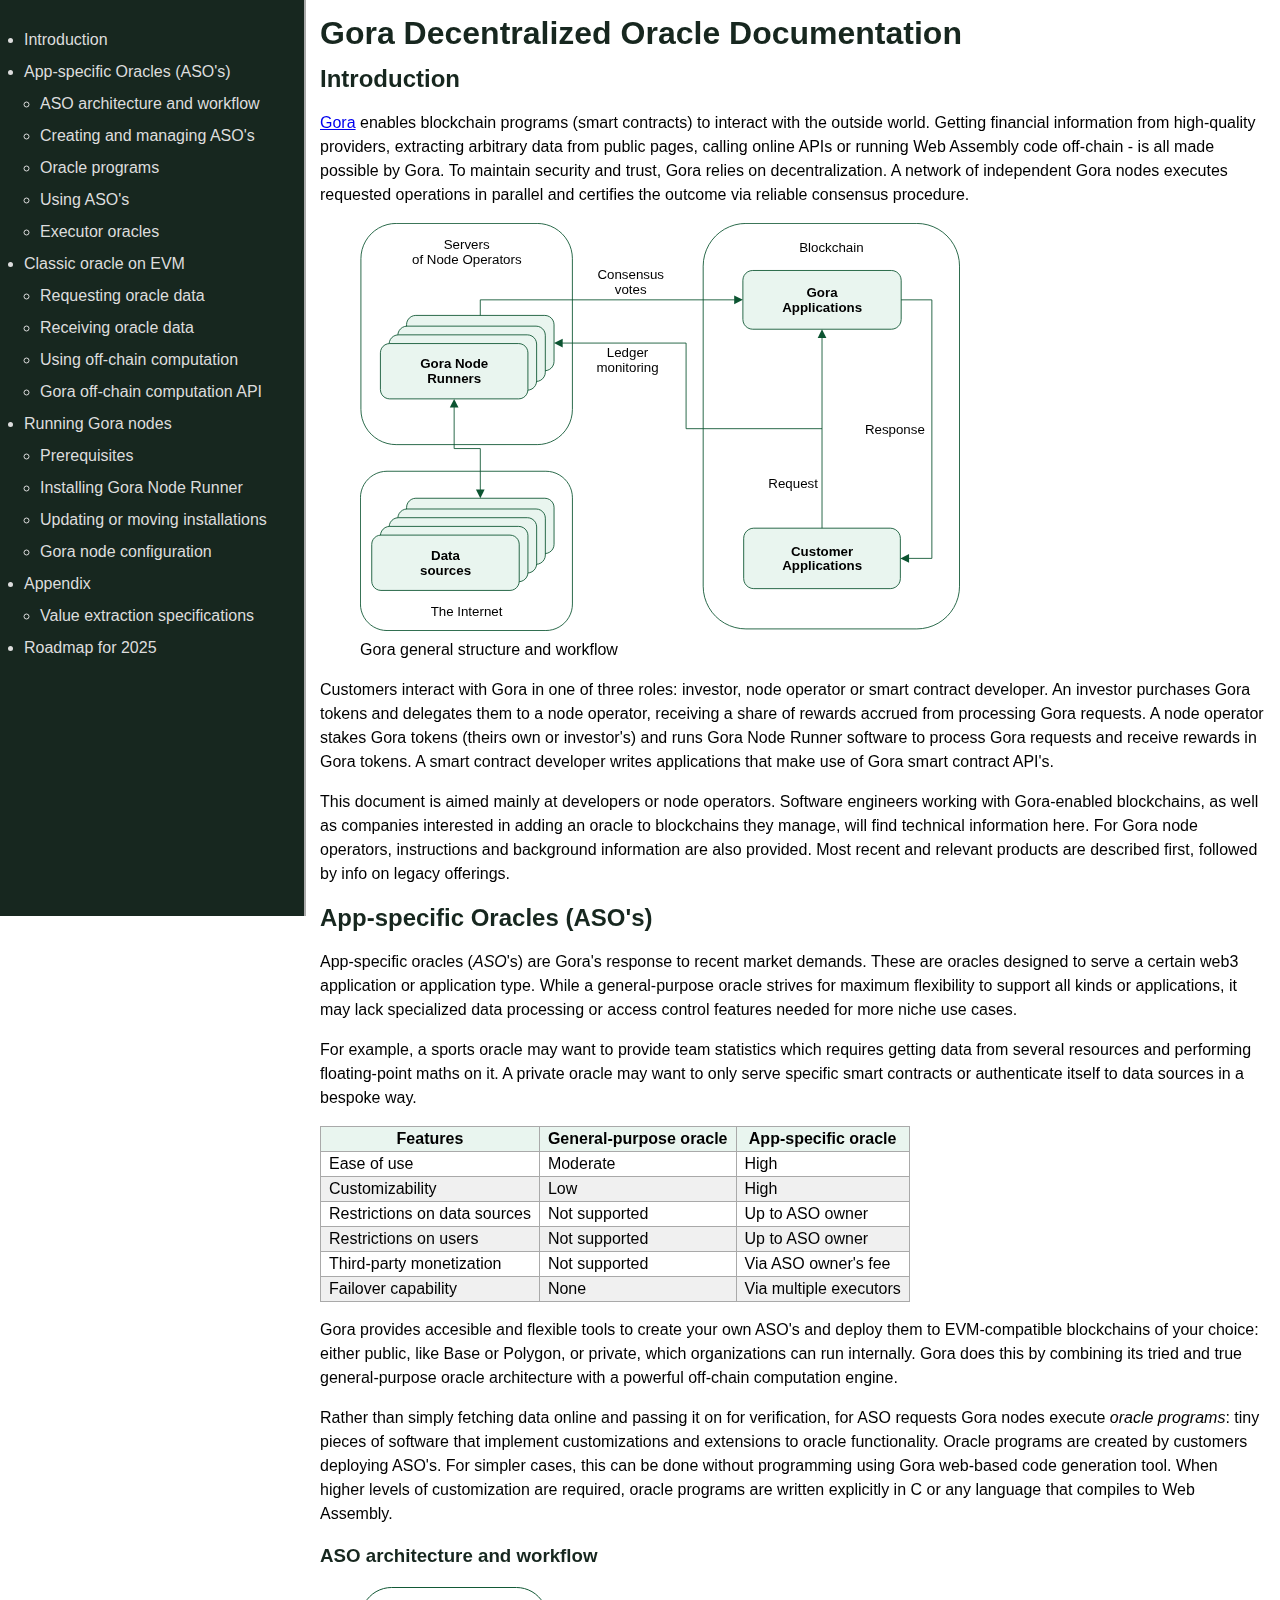
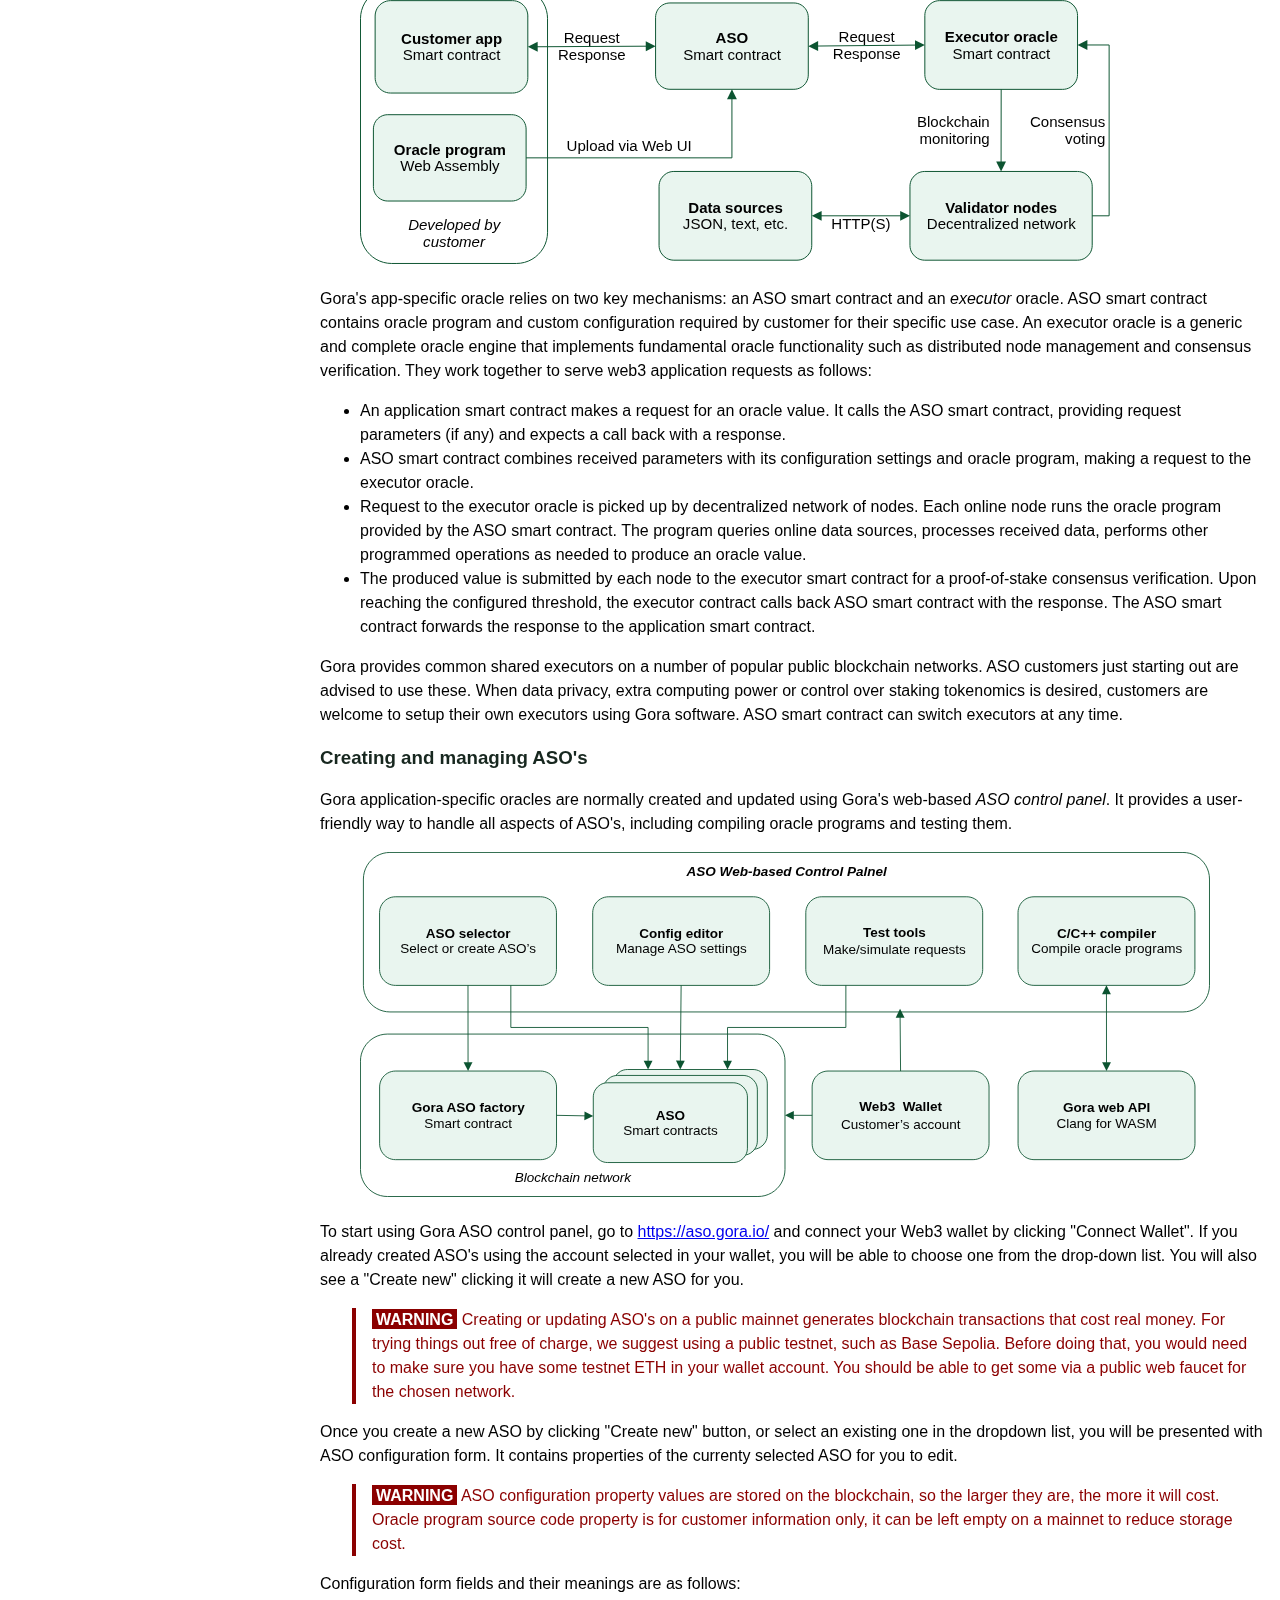
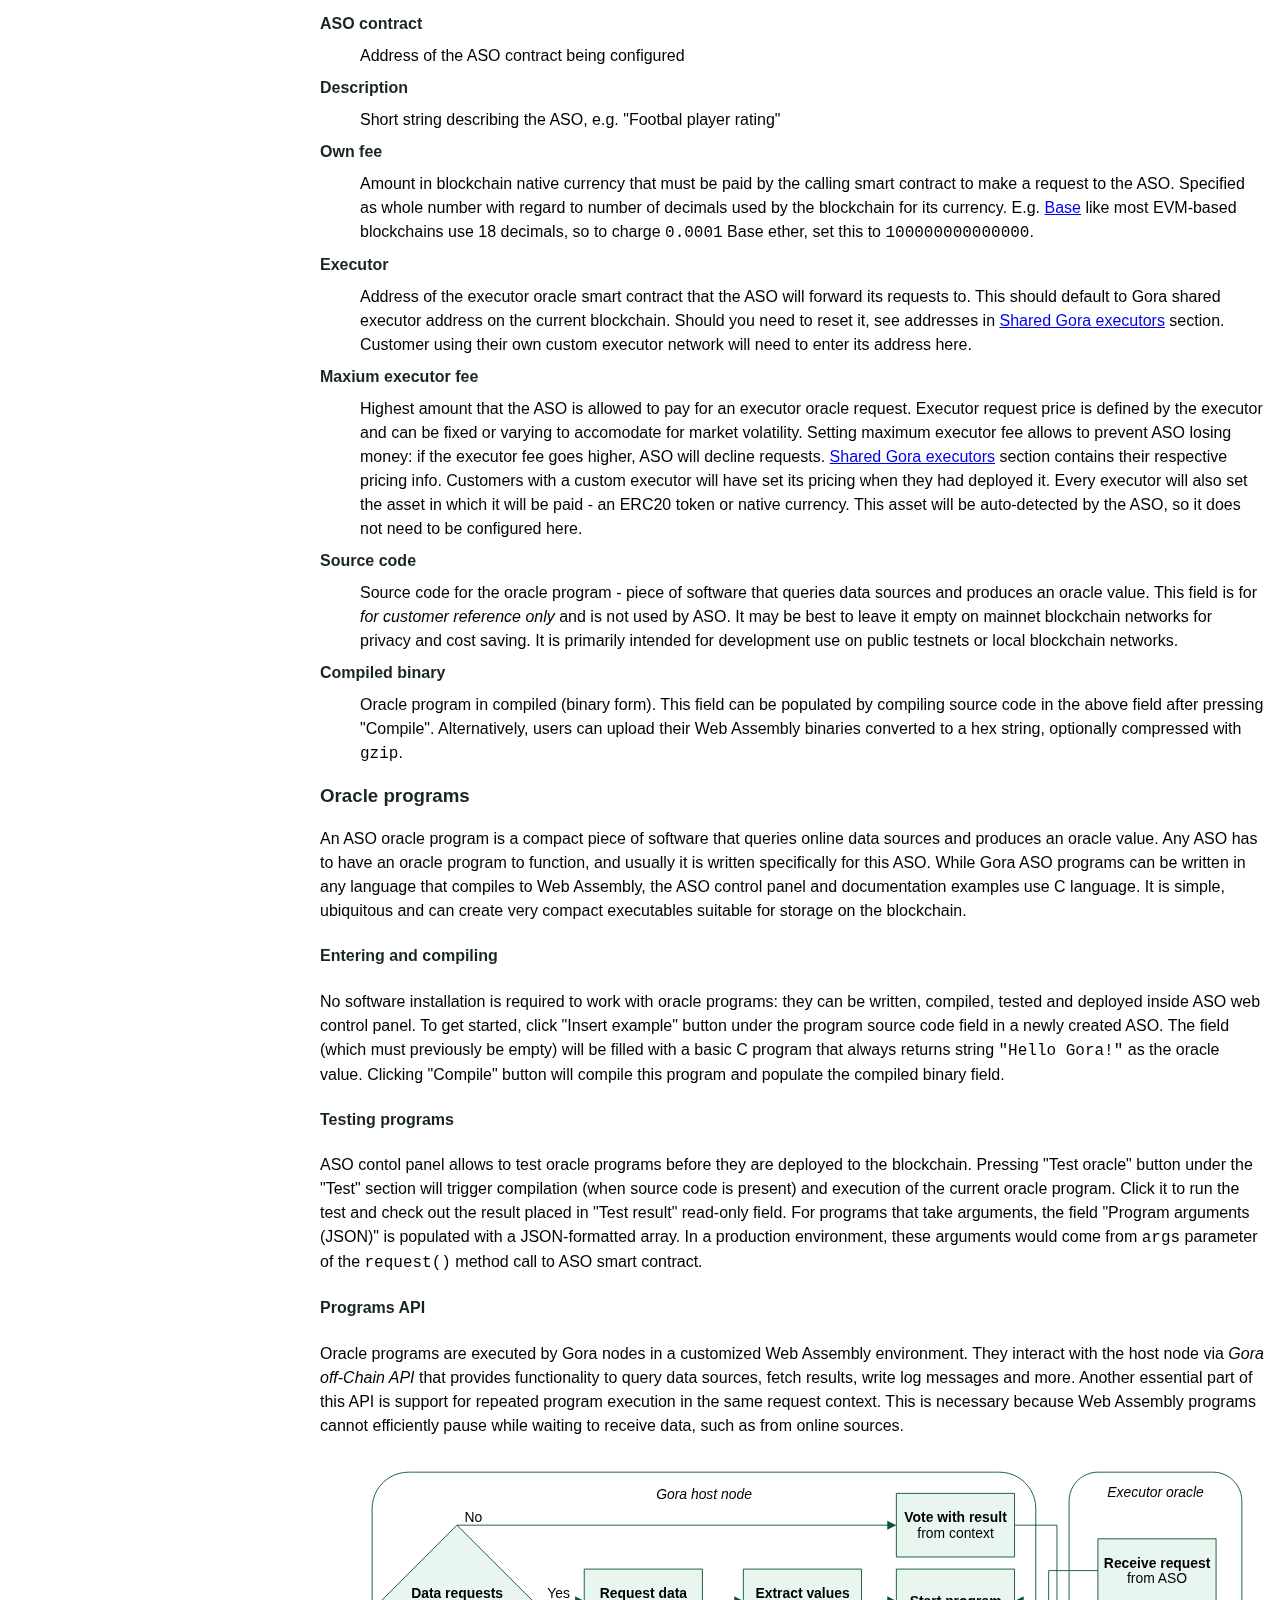
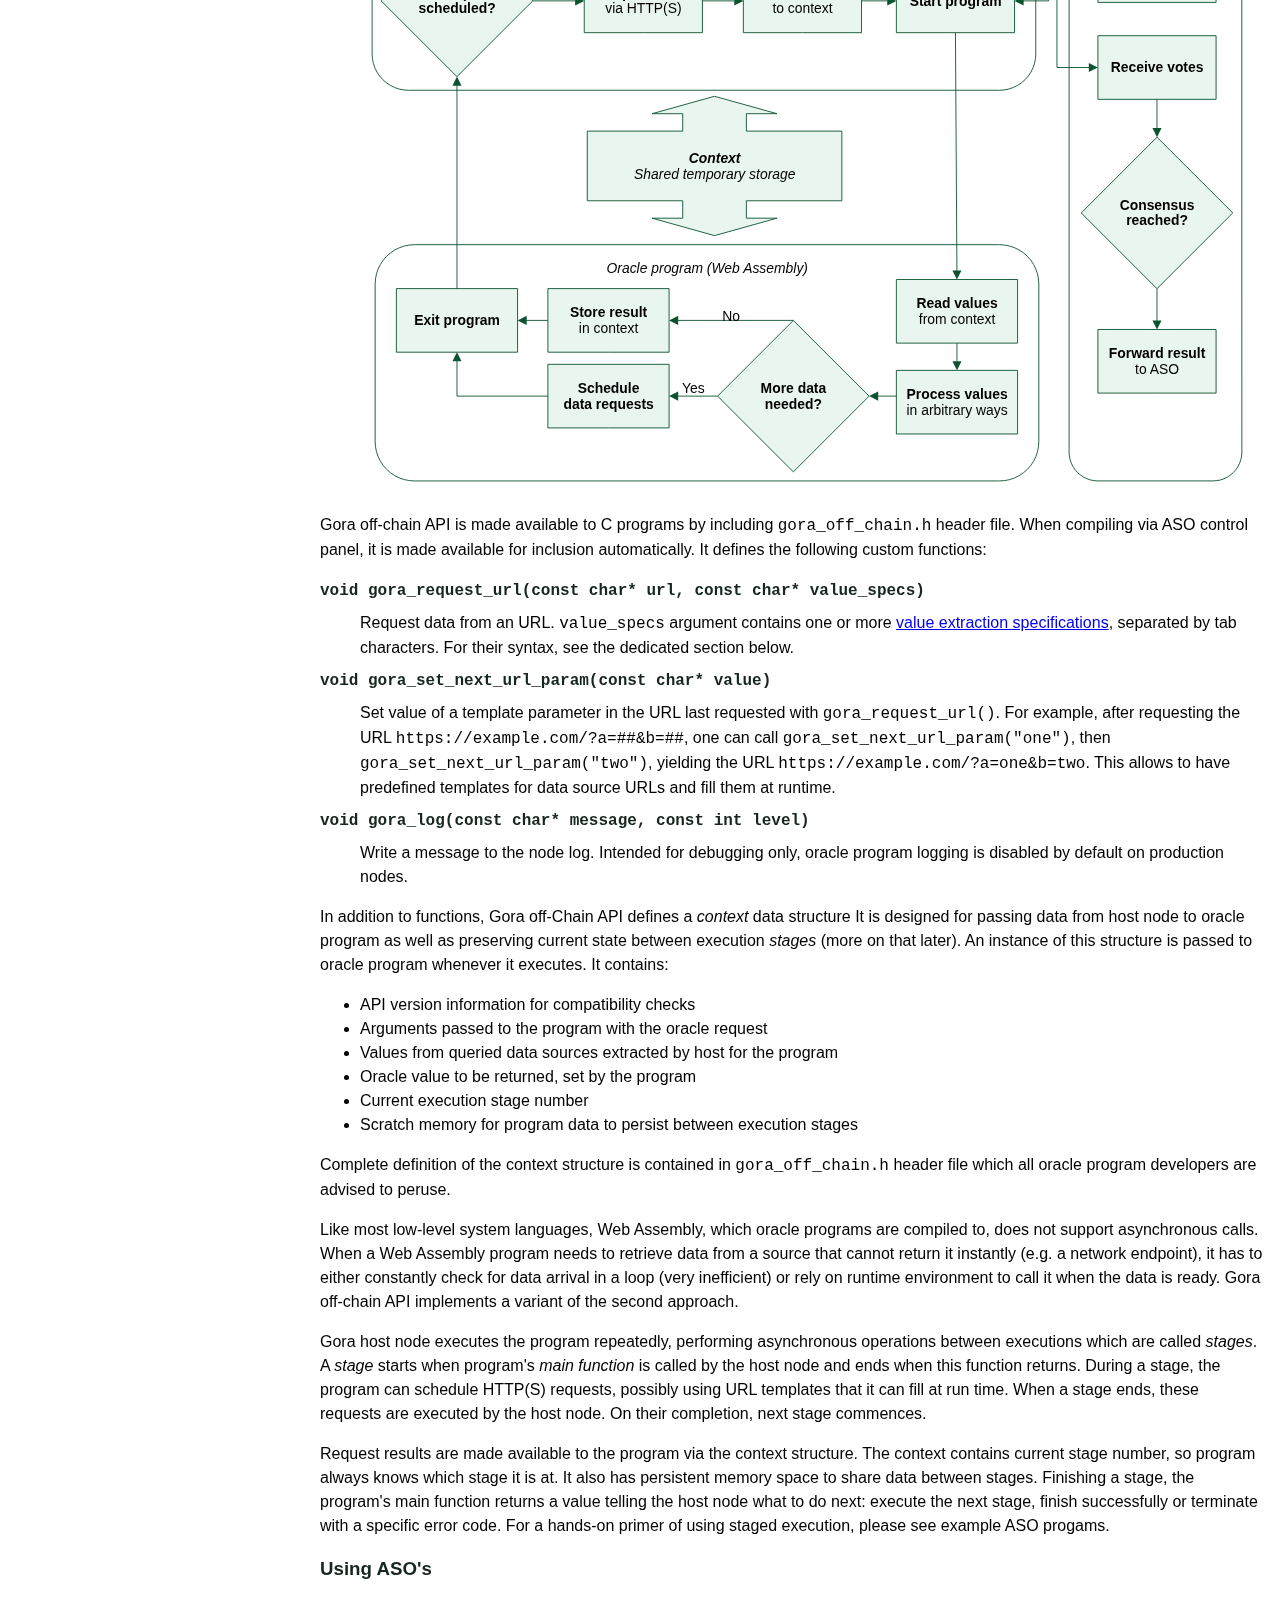
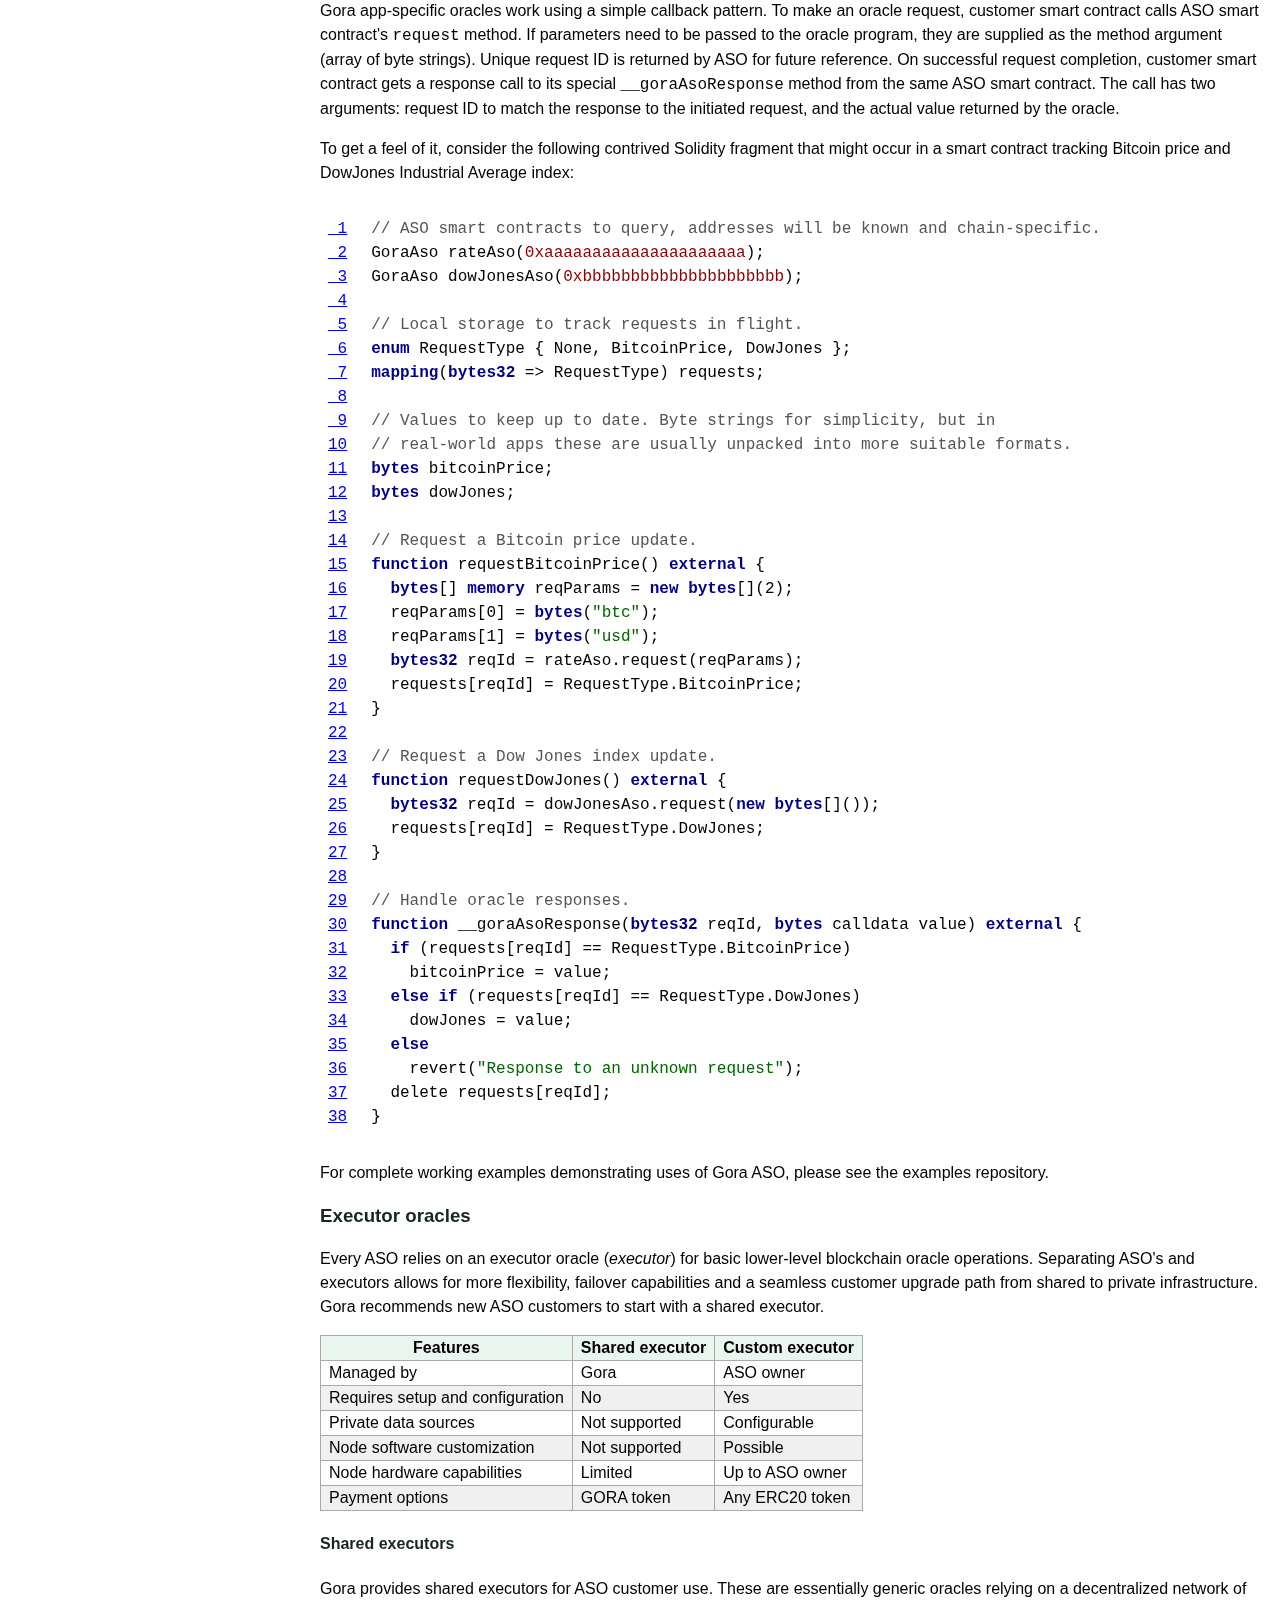
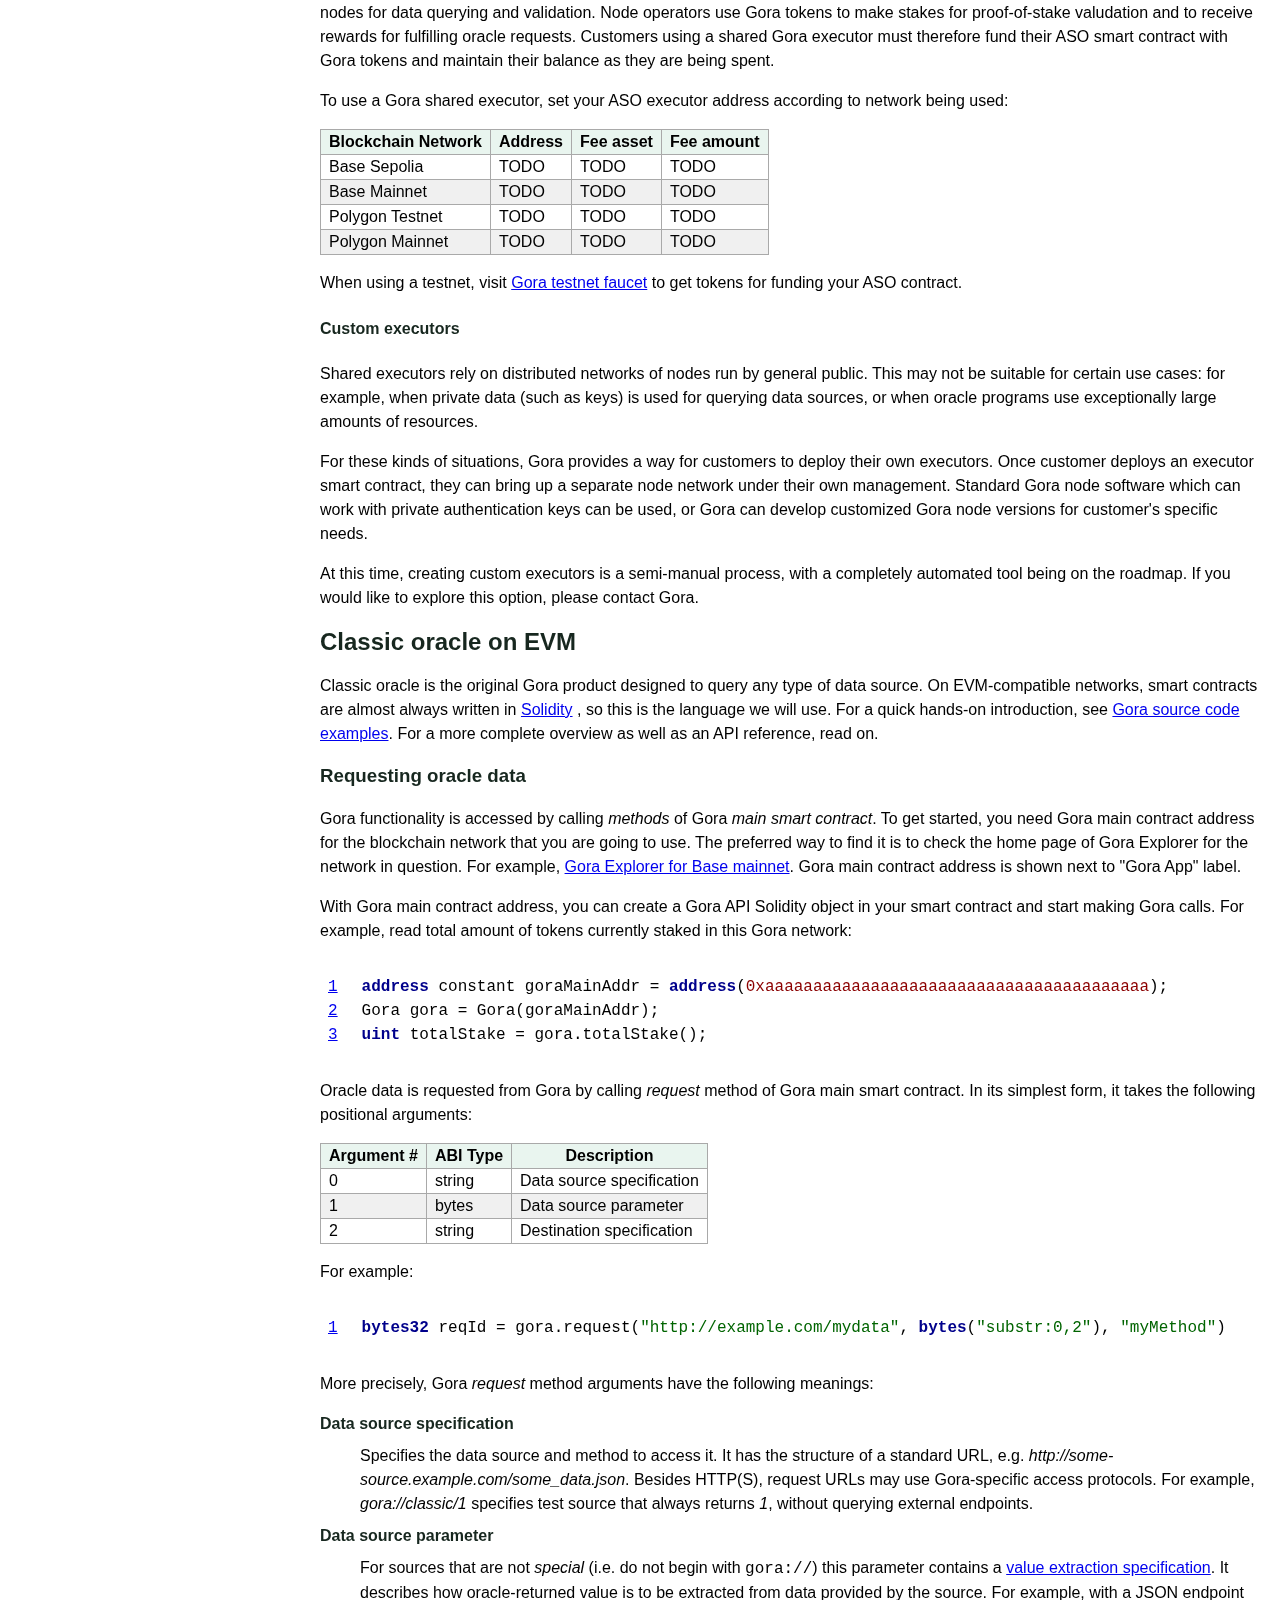
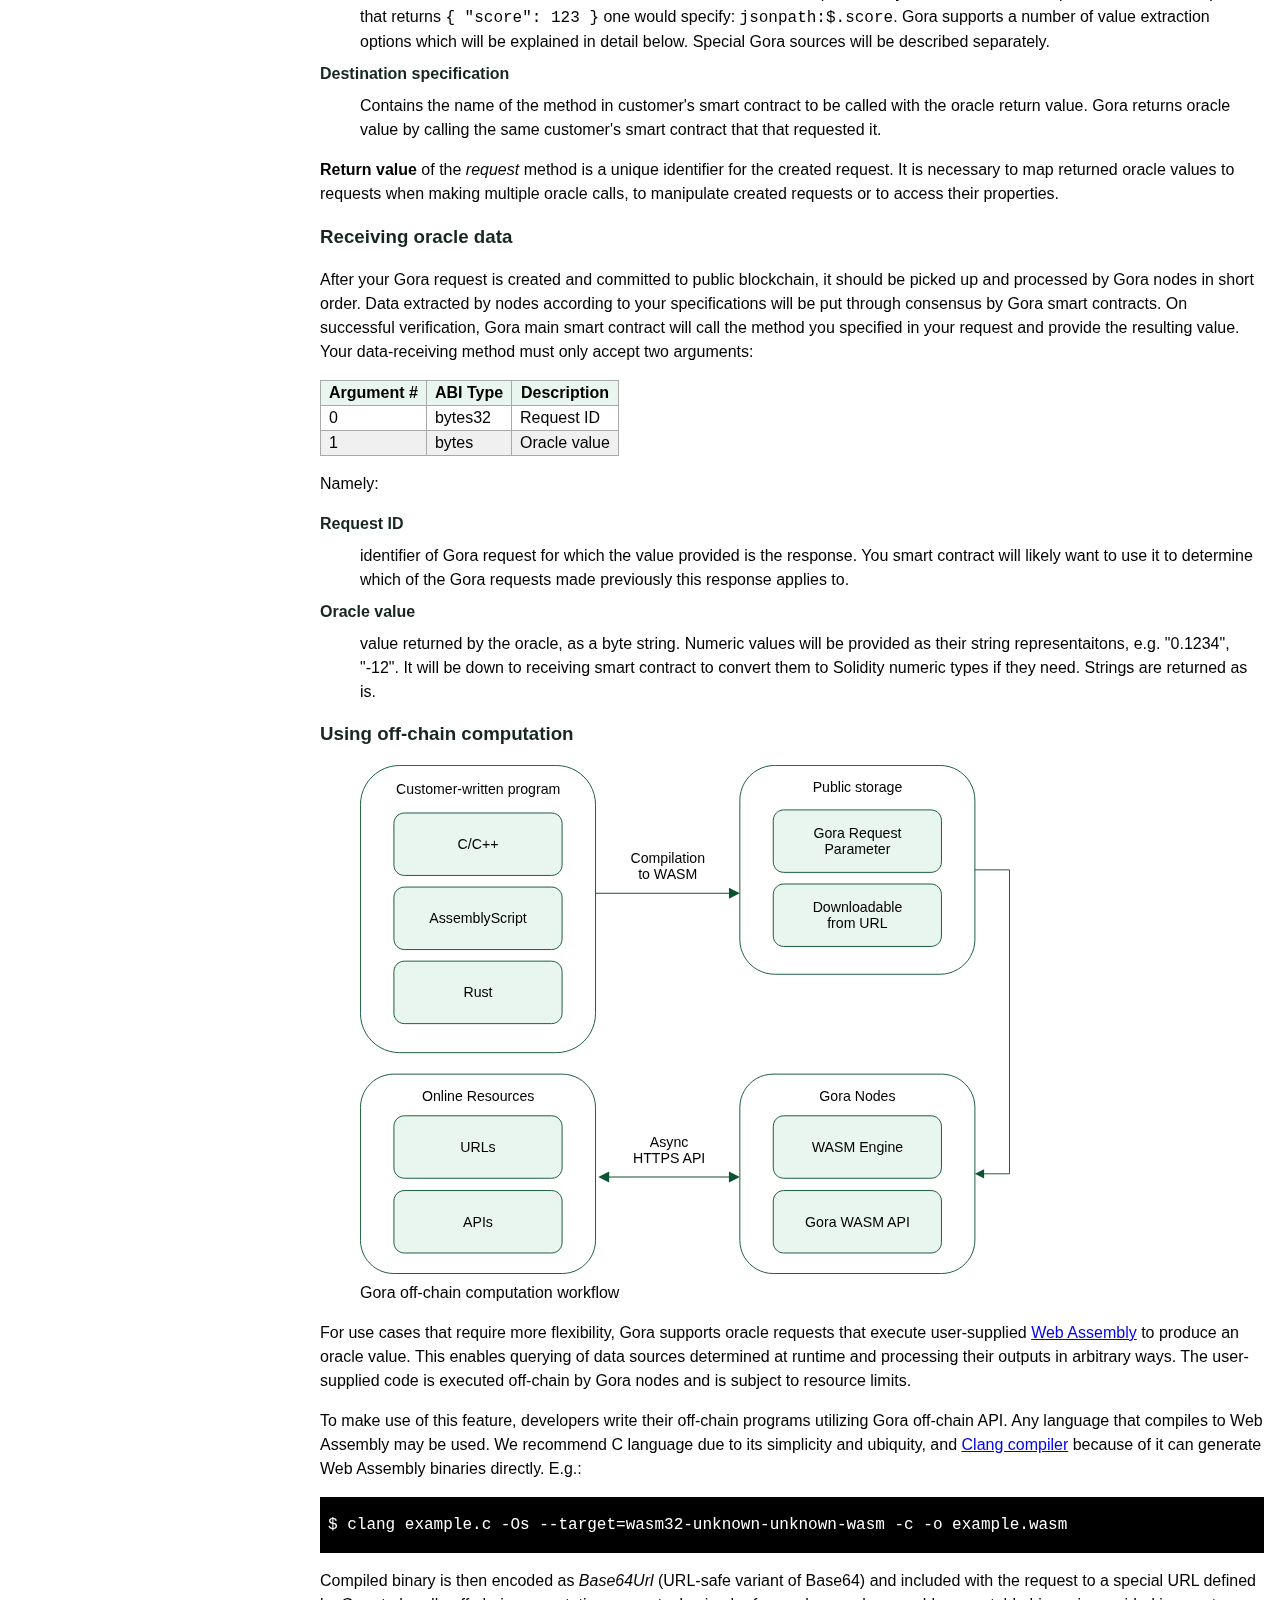
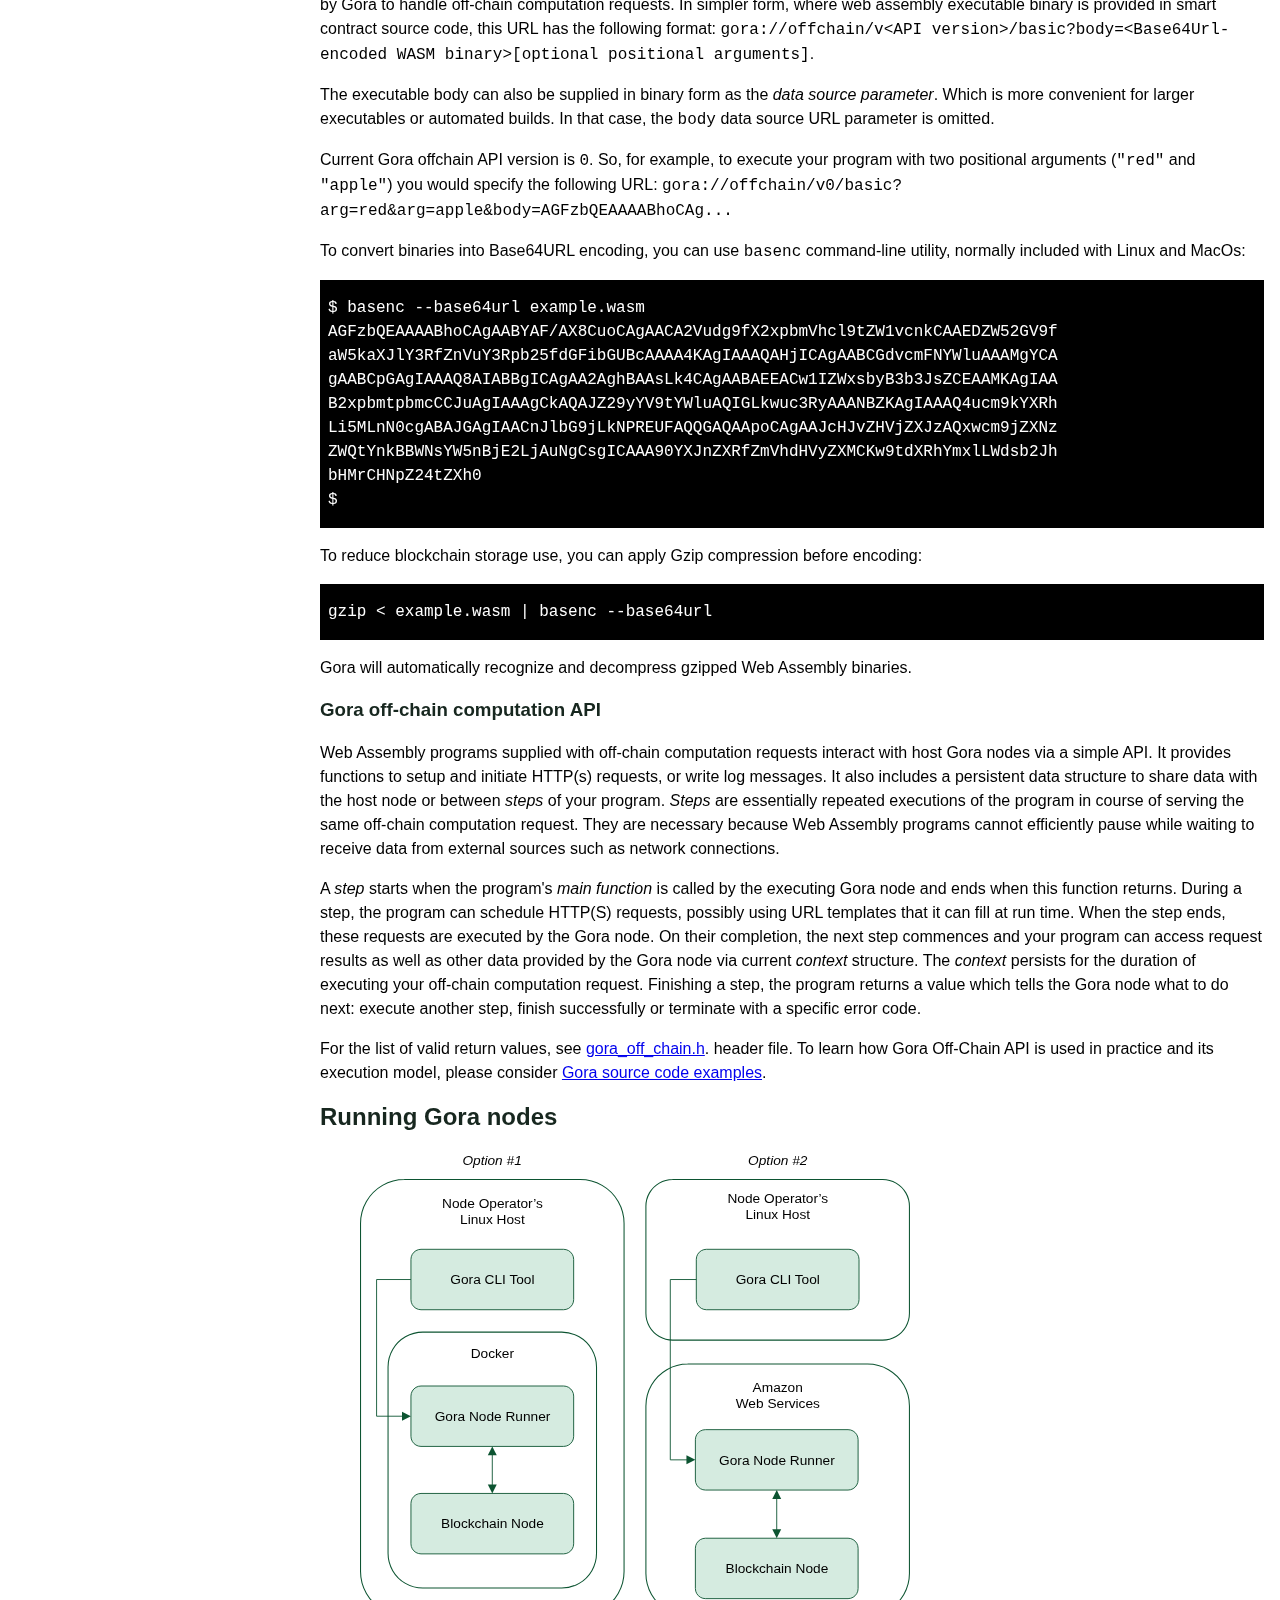
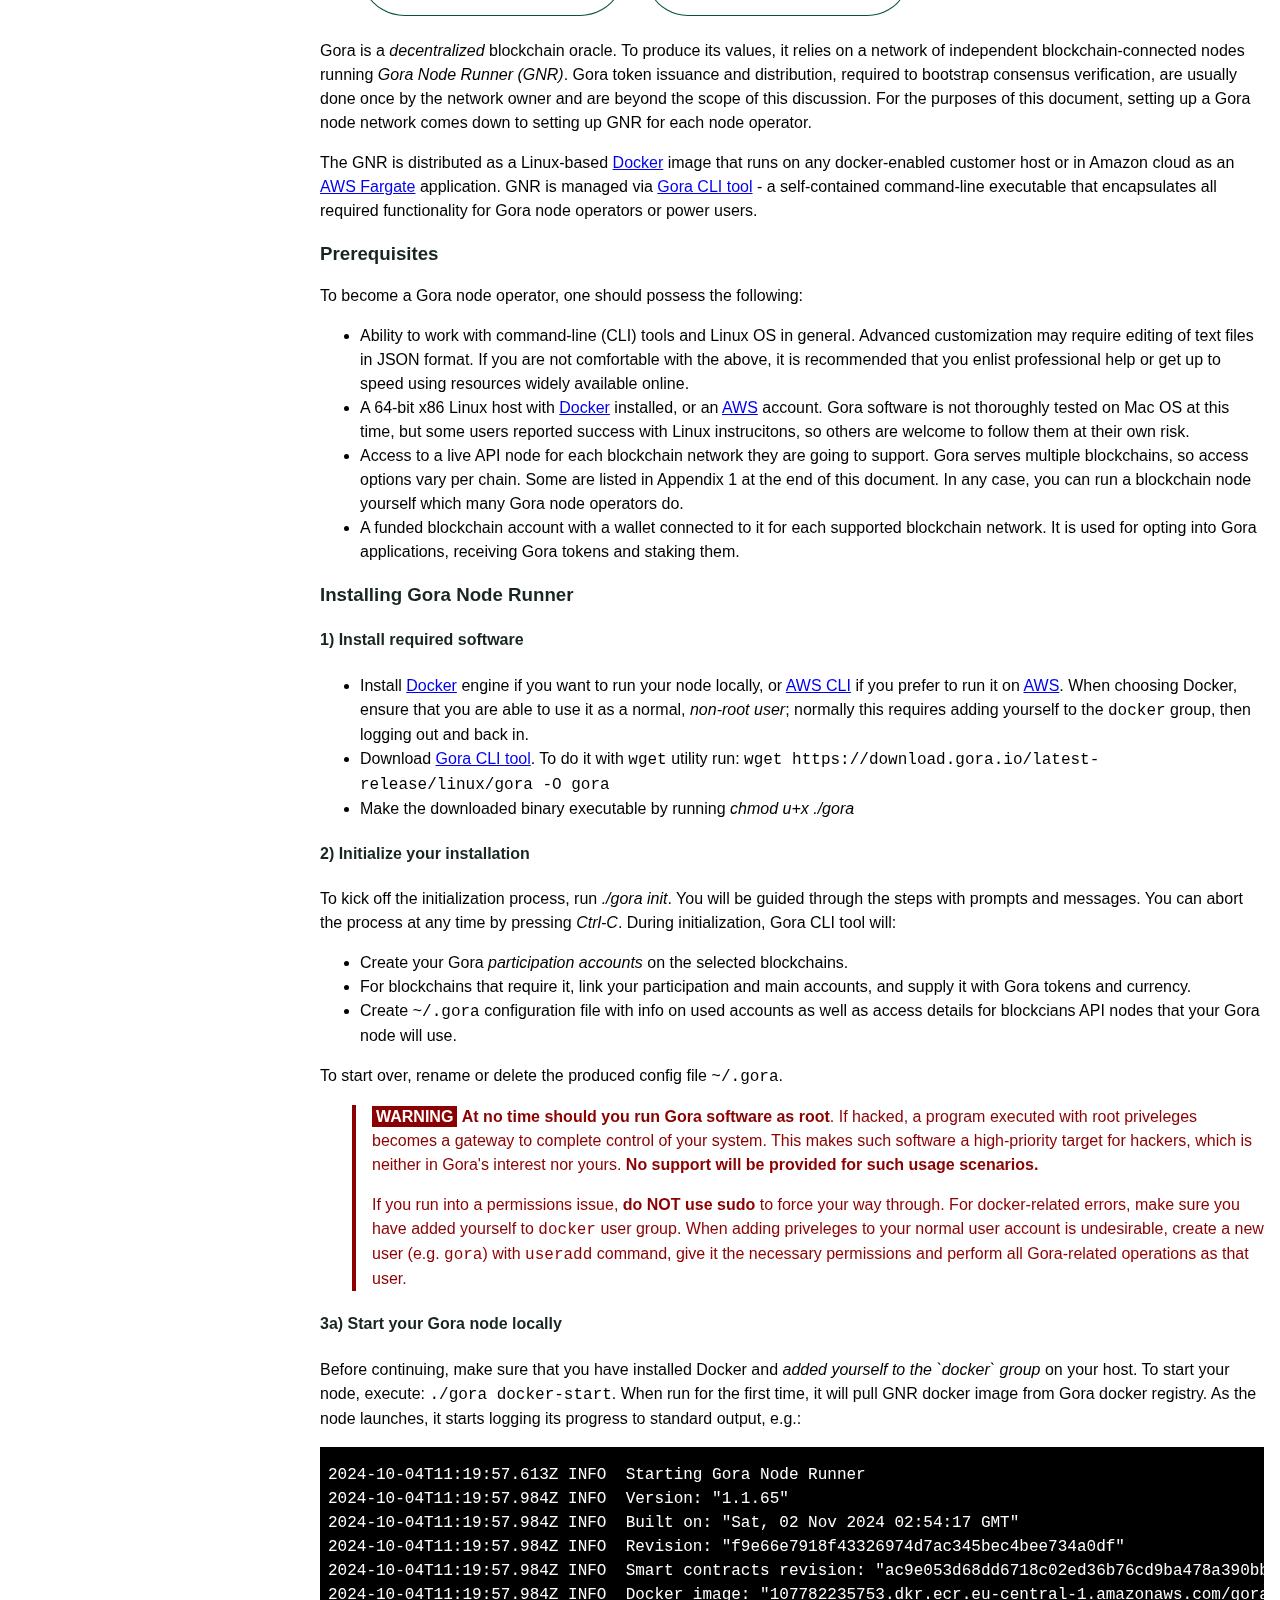
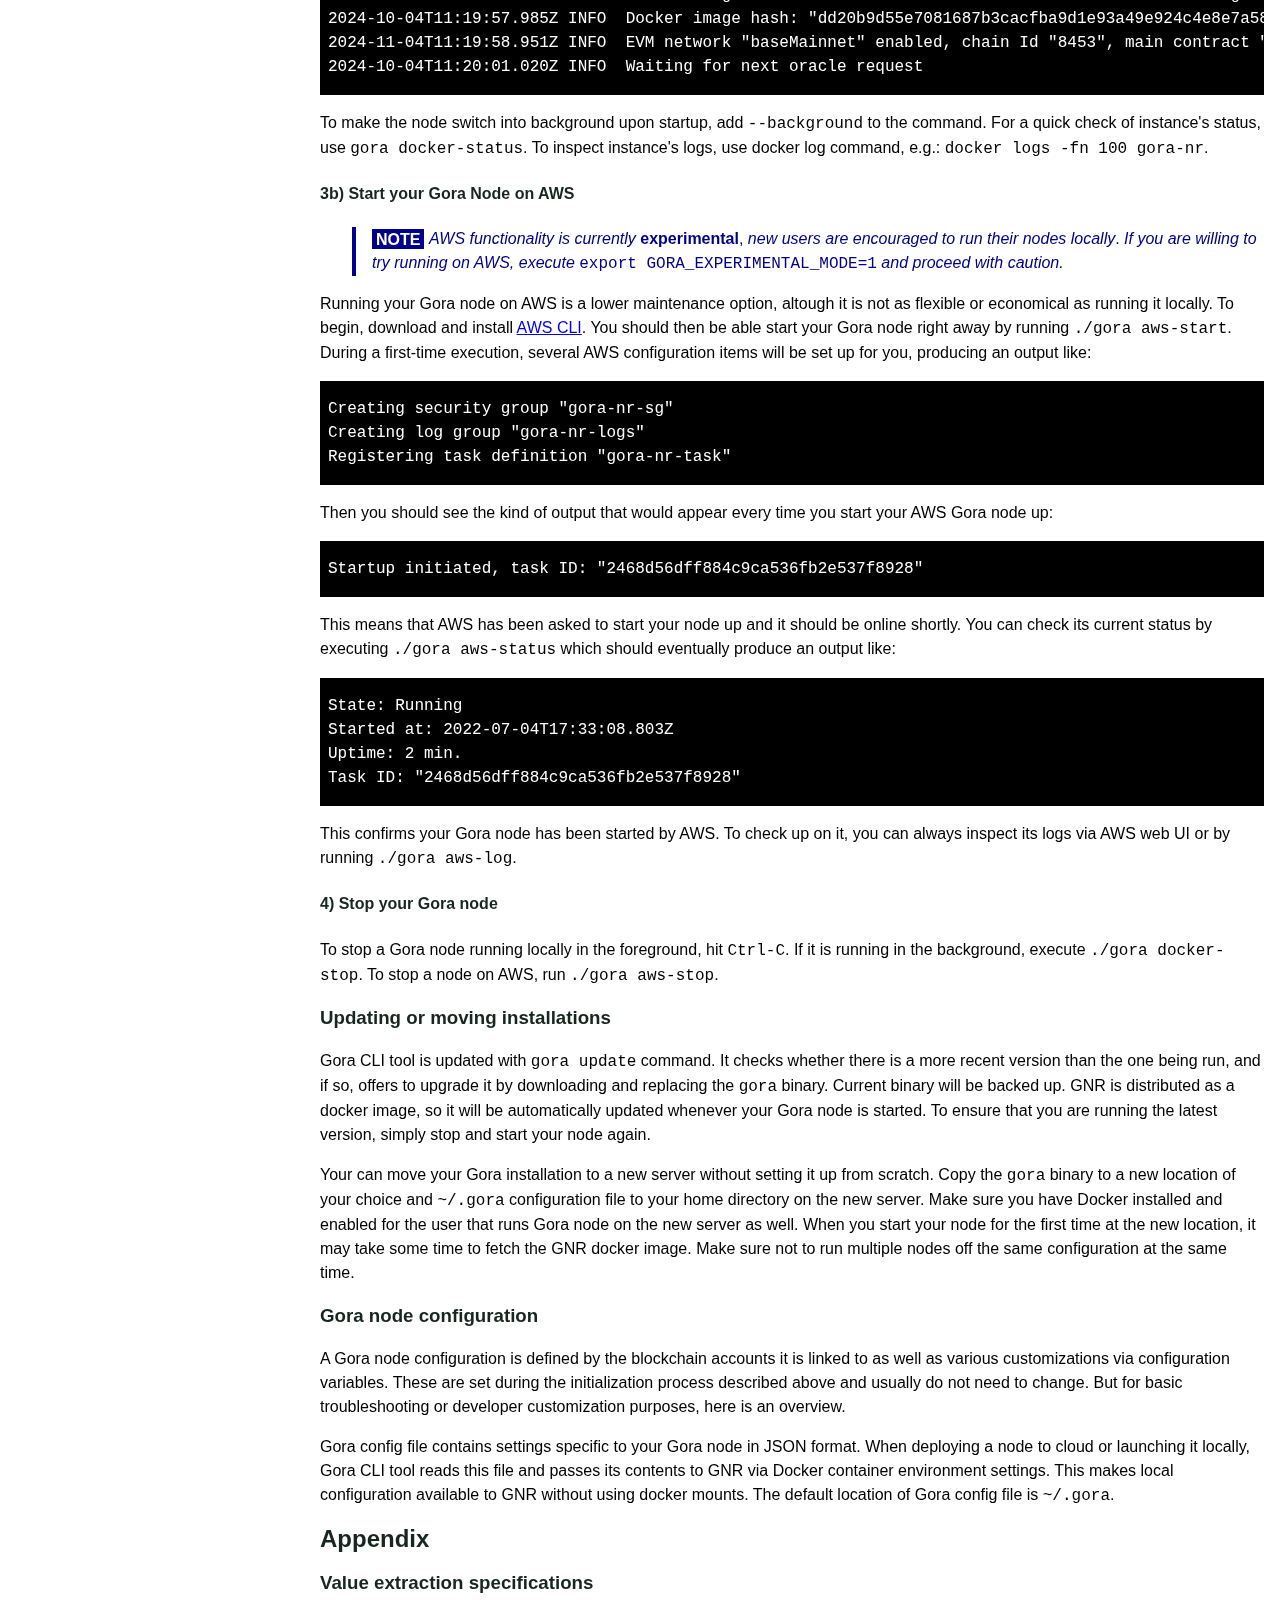
==== commit 3d986939: "Update HTML." ====
--- a/html/index.html
+++ b/html/index.html
@@ -2,8 +2,20 @@
 
     <title>Gora Decentralized Oracle Documentation</title>
     <meta charset="utf-8" />
-    <style>body { font: 15px Verdana, Tahoma, sans-serif; line-height: 1.5em;
-       margin: 0 0.5em 0.5em 22%; }
+    <style>body { font: 14pt Verdana, Tahoma, sans-serif; line-height: 1.5em; margin: 1em; }
+#contents h1 { display: none; }
+#contents ul {  padding-inline-start: 1em; }
+@media (min-width:1024px) {
+    body { font-size: 12pt; margin-left: 20em; }
+    #contents {
+        position: fixed; left: 0; top: 0; padding: 0.5em 0.5em 0.5em; width: 18em;
+        height: 100%; font: 16px Verdana, Tahoma, sans-serif; line-height: 2em;
+        color: #dddddd; overflow: scroll; background: #17271f;
+        border-right: 2px white outset;
+    }
+    #contents a { color: #dddddd; text-decoration: none; }
+}
+h1, h2, h3, h4, dt { color: #17271f; }
 dt { font-weight: bold; margin-top: 0.5em; margin-bottom: 0.5em; }
 pre.terminal { padding: 1em 0.5em; color: white; background: black;
                overflow-x: auto; }
@@ -19,15 +31,6 @@
 aside.note > p:first-of-type > strong:first-of-type,
 aside.note > strong:first-of-type
   { color: white; background: darkBlue; padding: 0.1em 0.25em; }
-#contents {
-    position: fixed; left: 0; top: 0; padding: 0.5em 0.5em 0.5em; width: 20%;
-    height: 100%; font: 16px Verdana, Tahoma, sans-serif; line-height: 2em;
-    background: #17271f; border-right: 2px white outset;
-}
-#contents { color: #dddddd; overflow: scroll; }
-#contents h1 { display: none; }
-#contents a { color: #dddddd; text-decoration: none; }
-#contents ul {  padding-inline-start: 1em; }
 th { background: #e9f5ef; }
 td, th { padding: 0 0.5em; border: 1px darkGray solid; }
 td.code { padding-left: 1em; }
@@ -35,7 +38,8 @@
 td.code .c1 { color: #555555; }
 td.code .s2 { color: darkGreen; }
 td.code .mh { color: darkRed; }
-td.code .kt { font-weight: bold; color: darkBlue; }</style>
+td.code .kt { font-weight: bold; color: darkBlue; }
+</style>
 
 <html>
 <body>
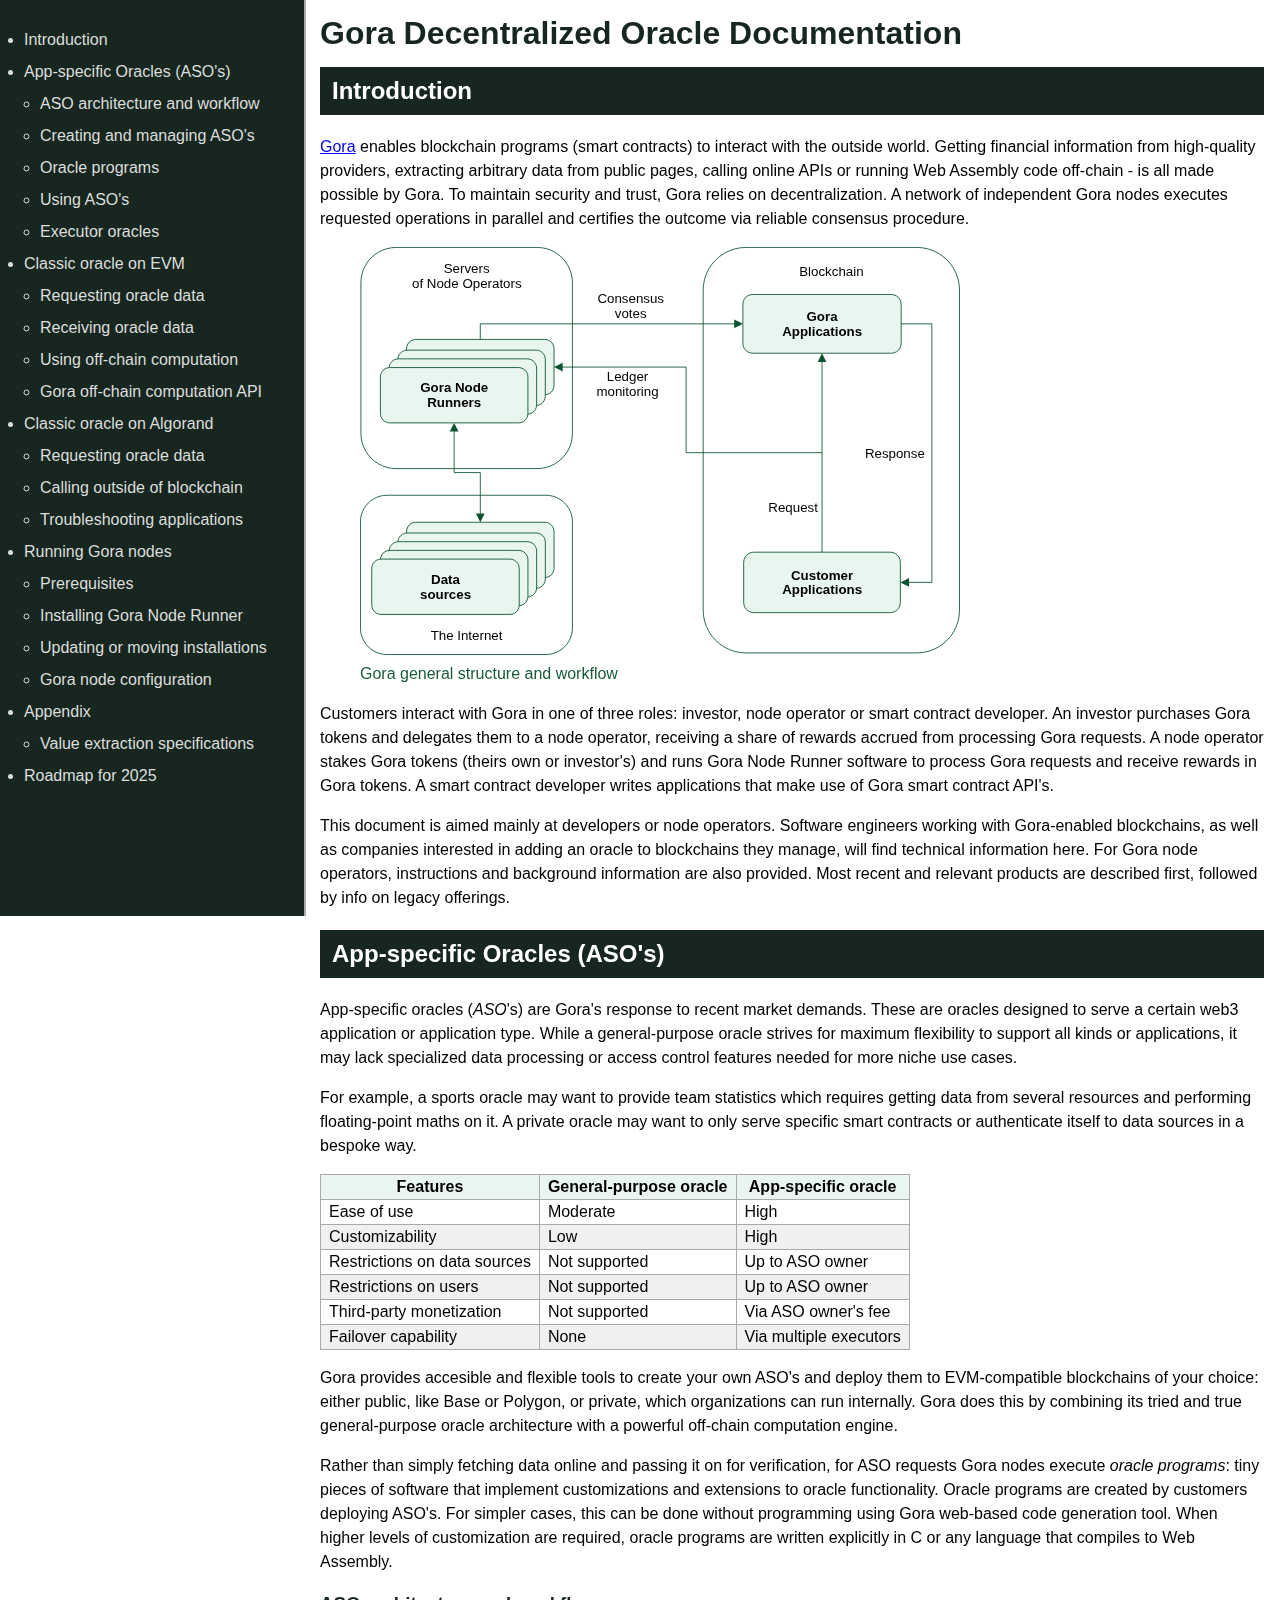
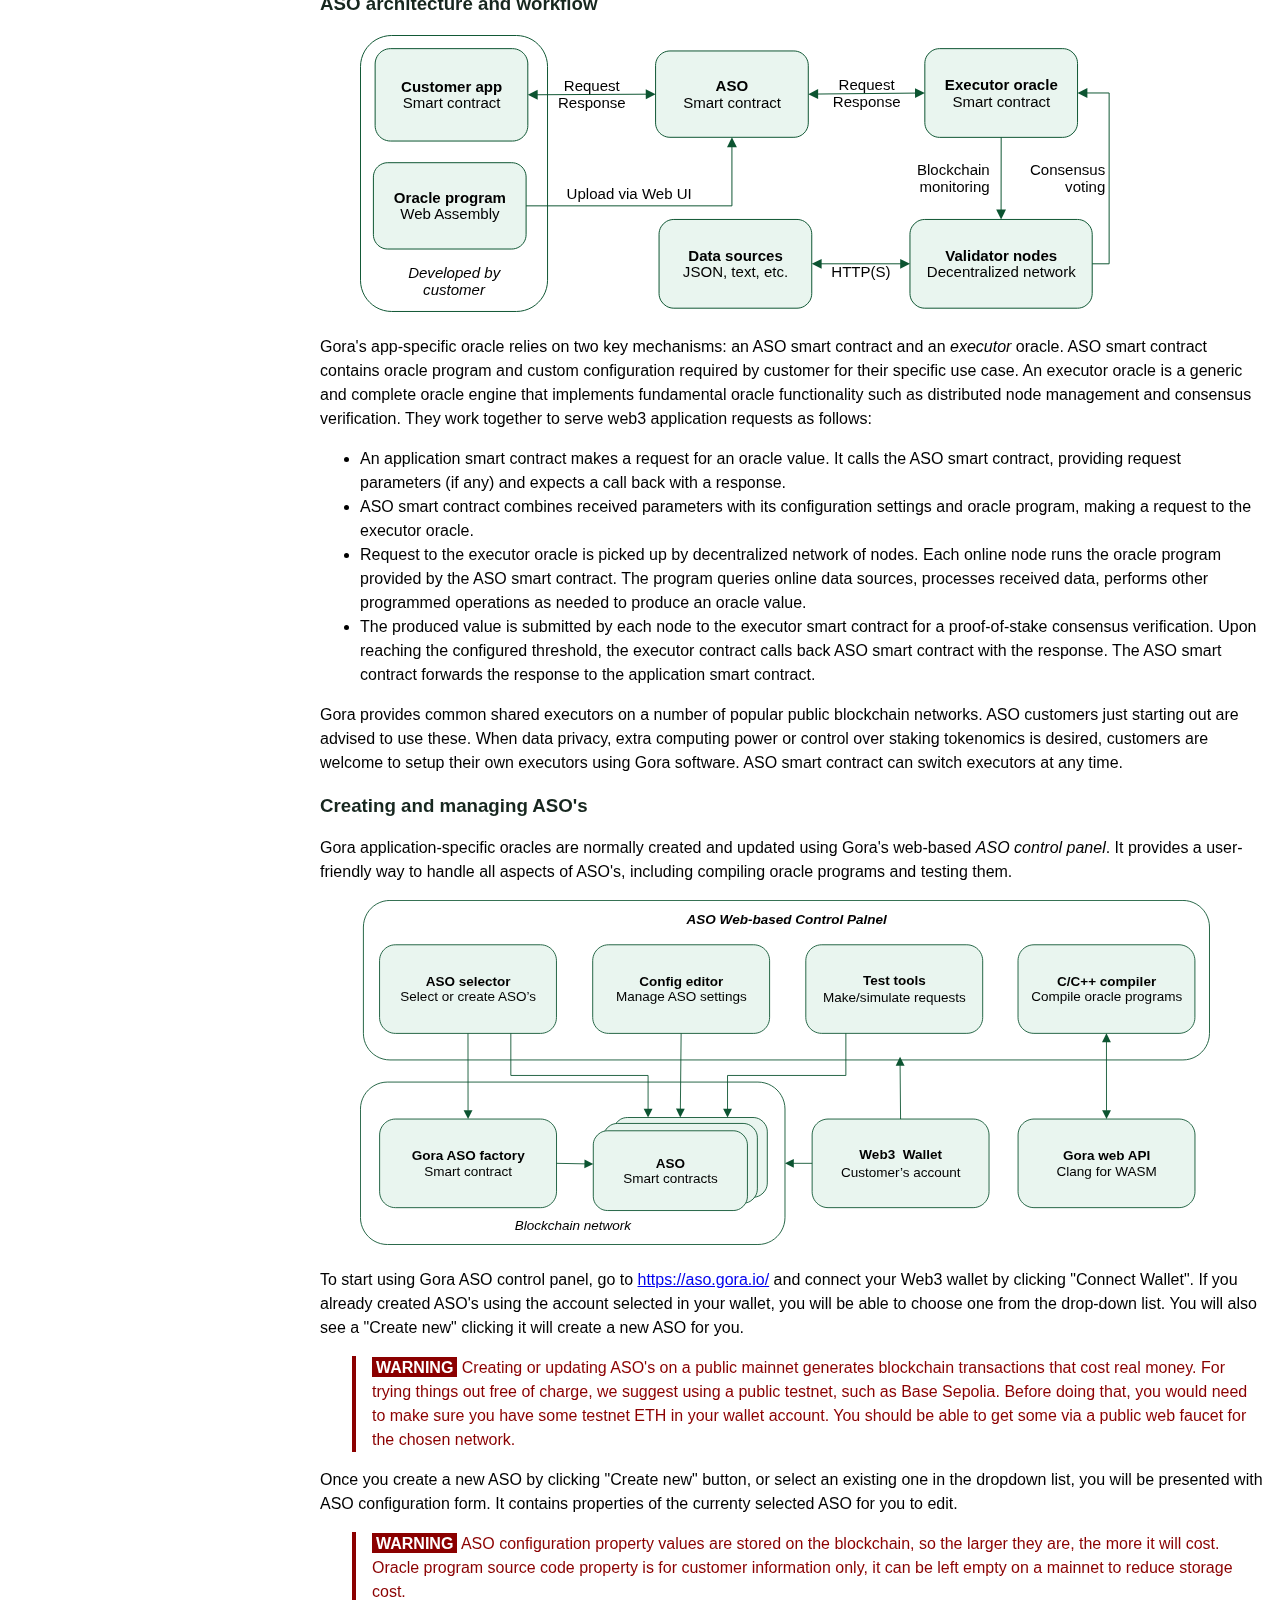
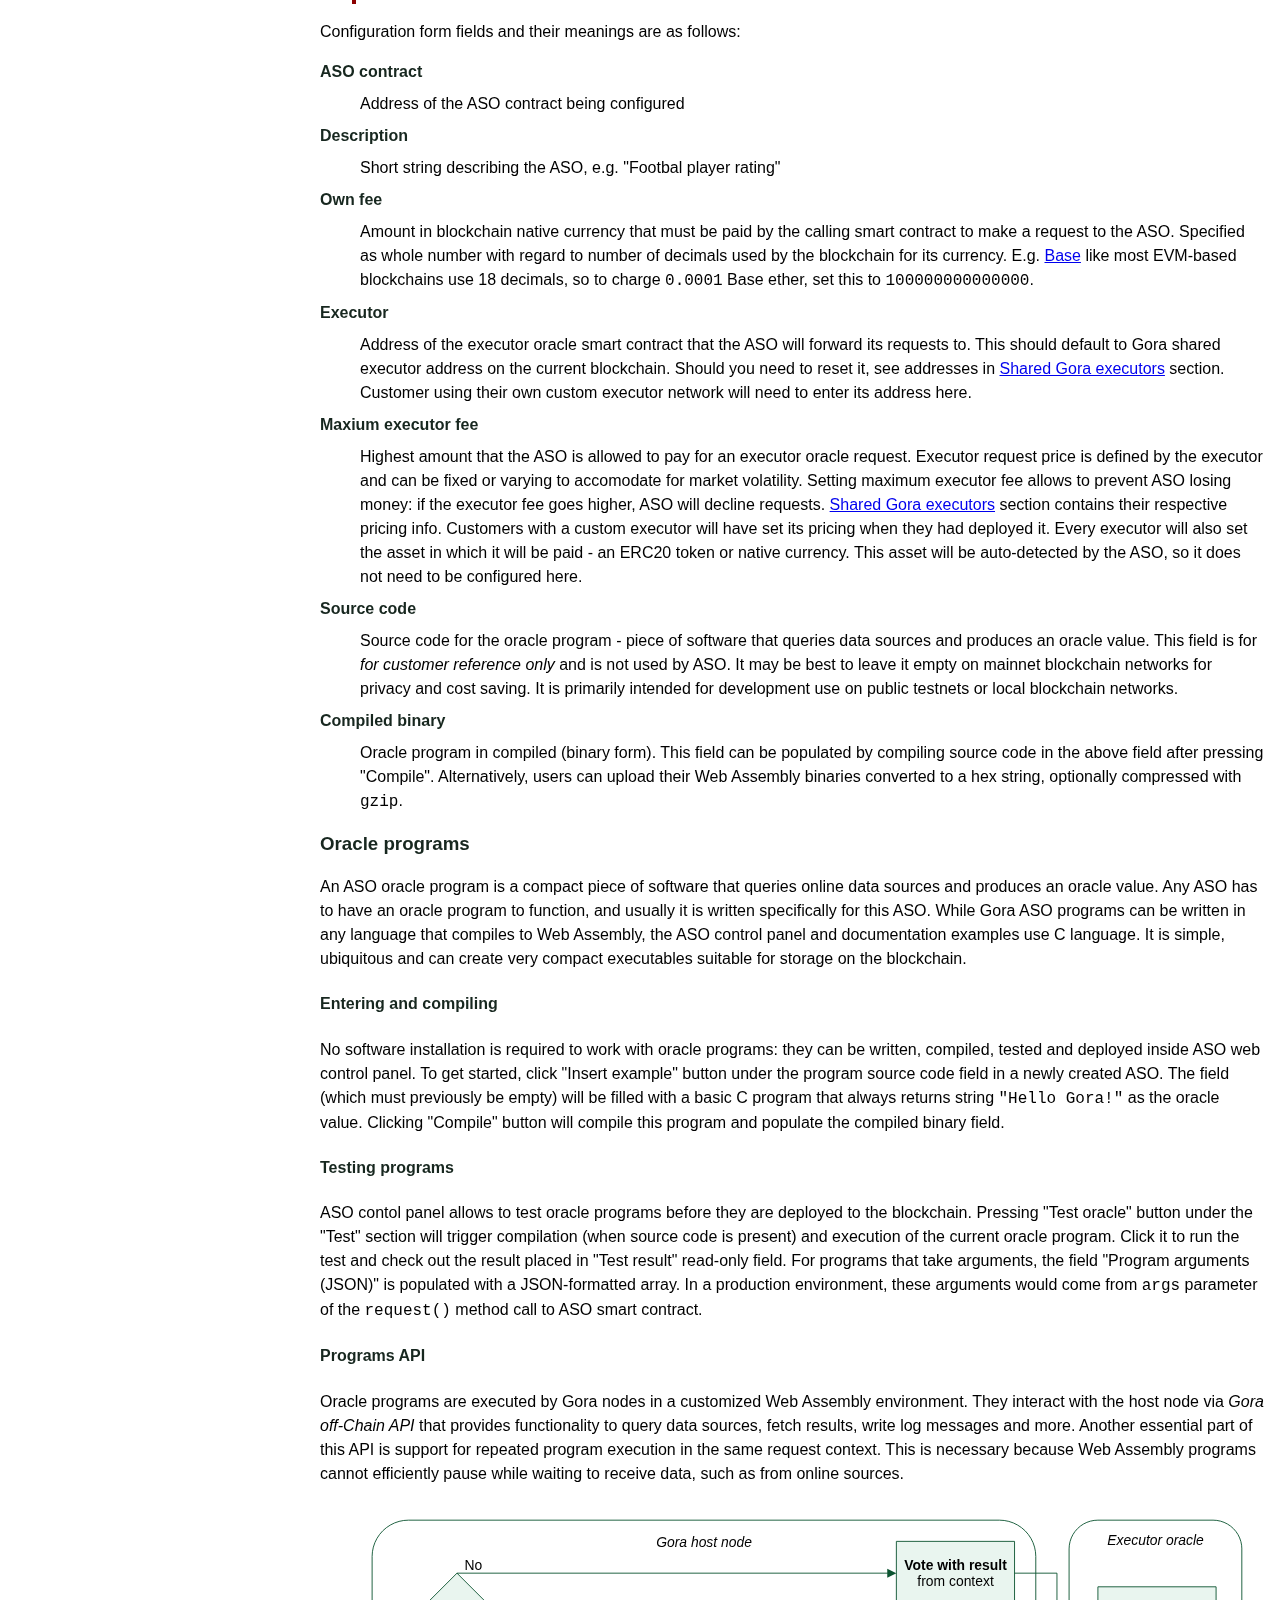
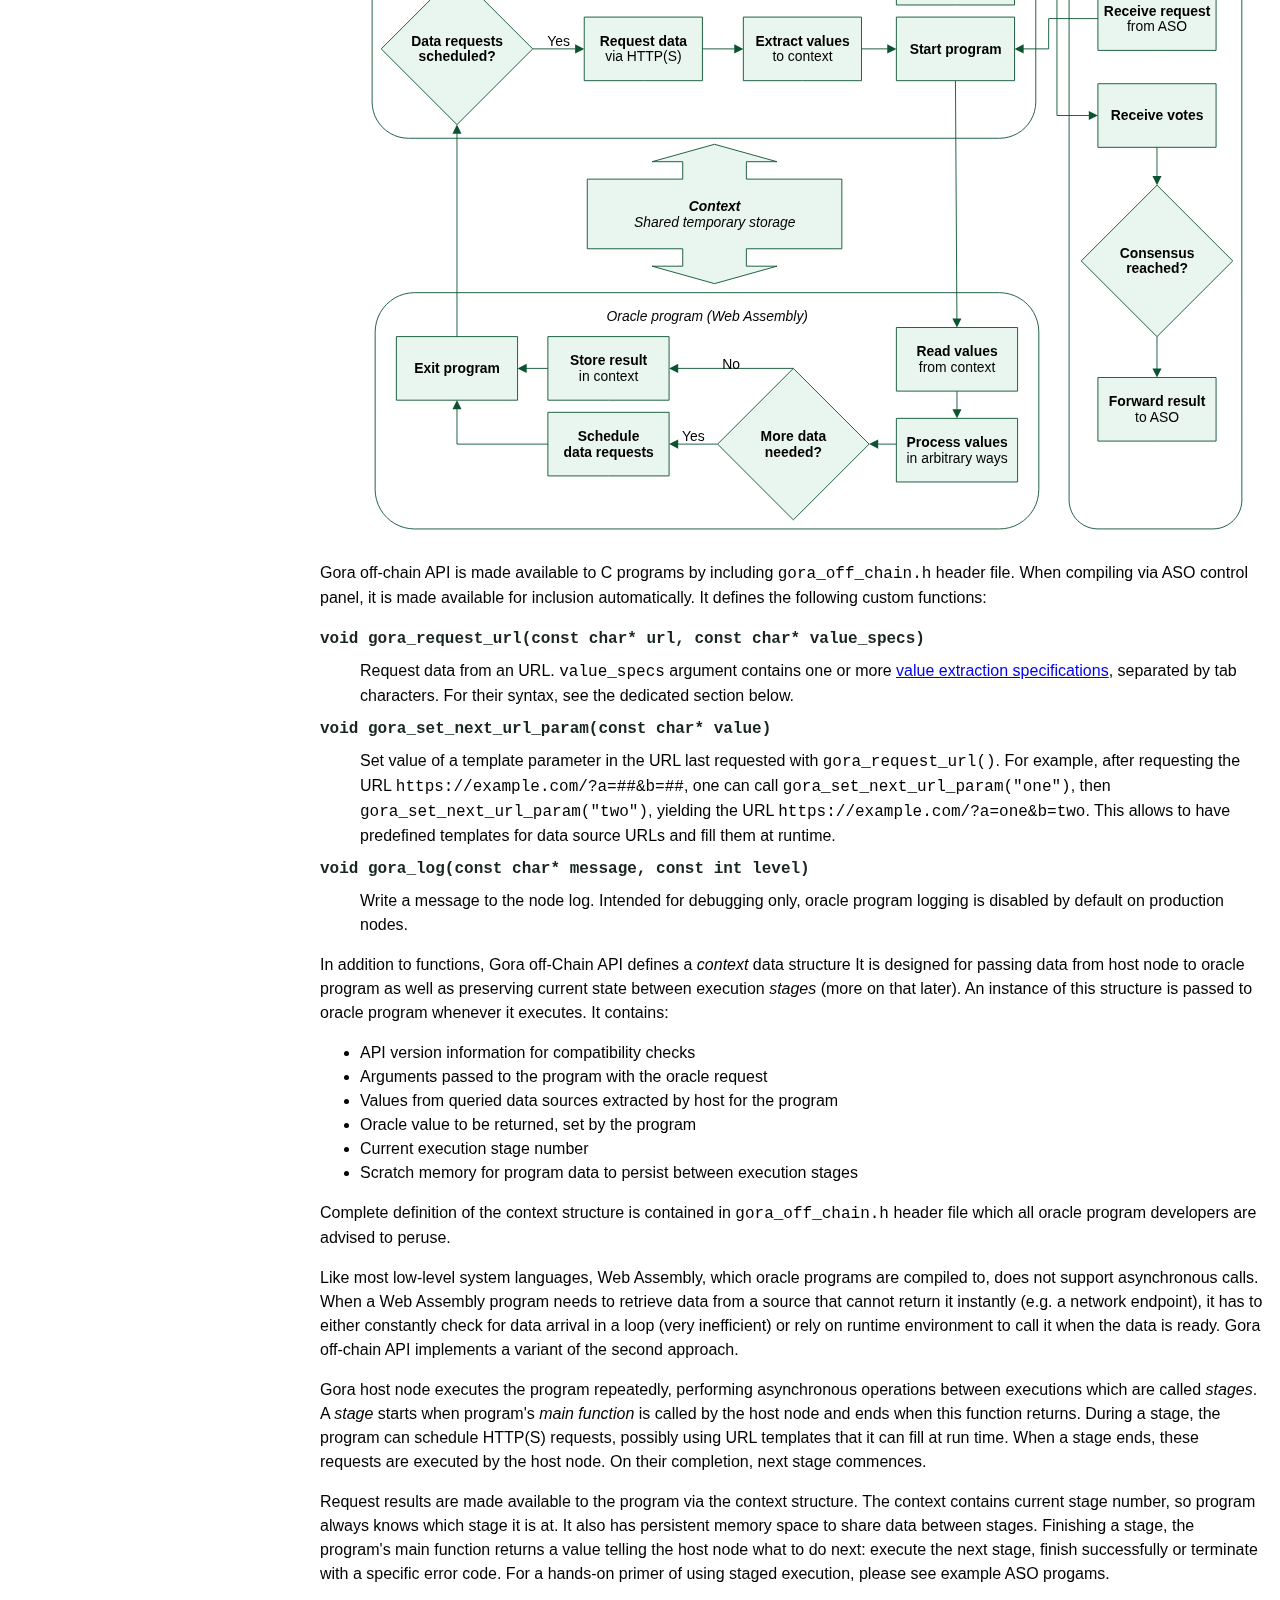
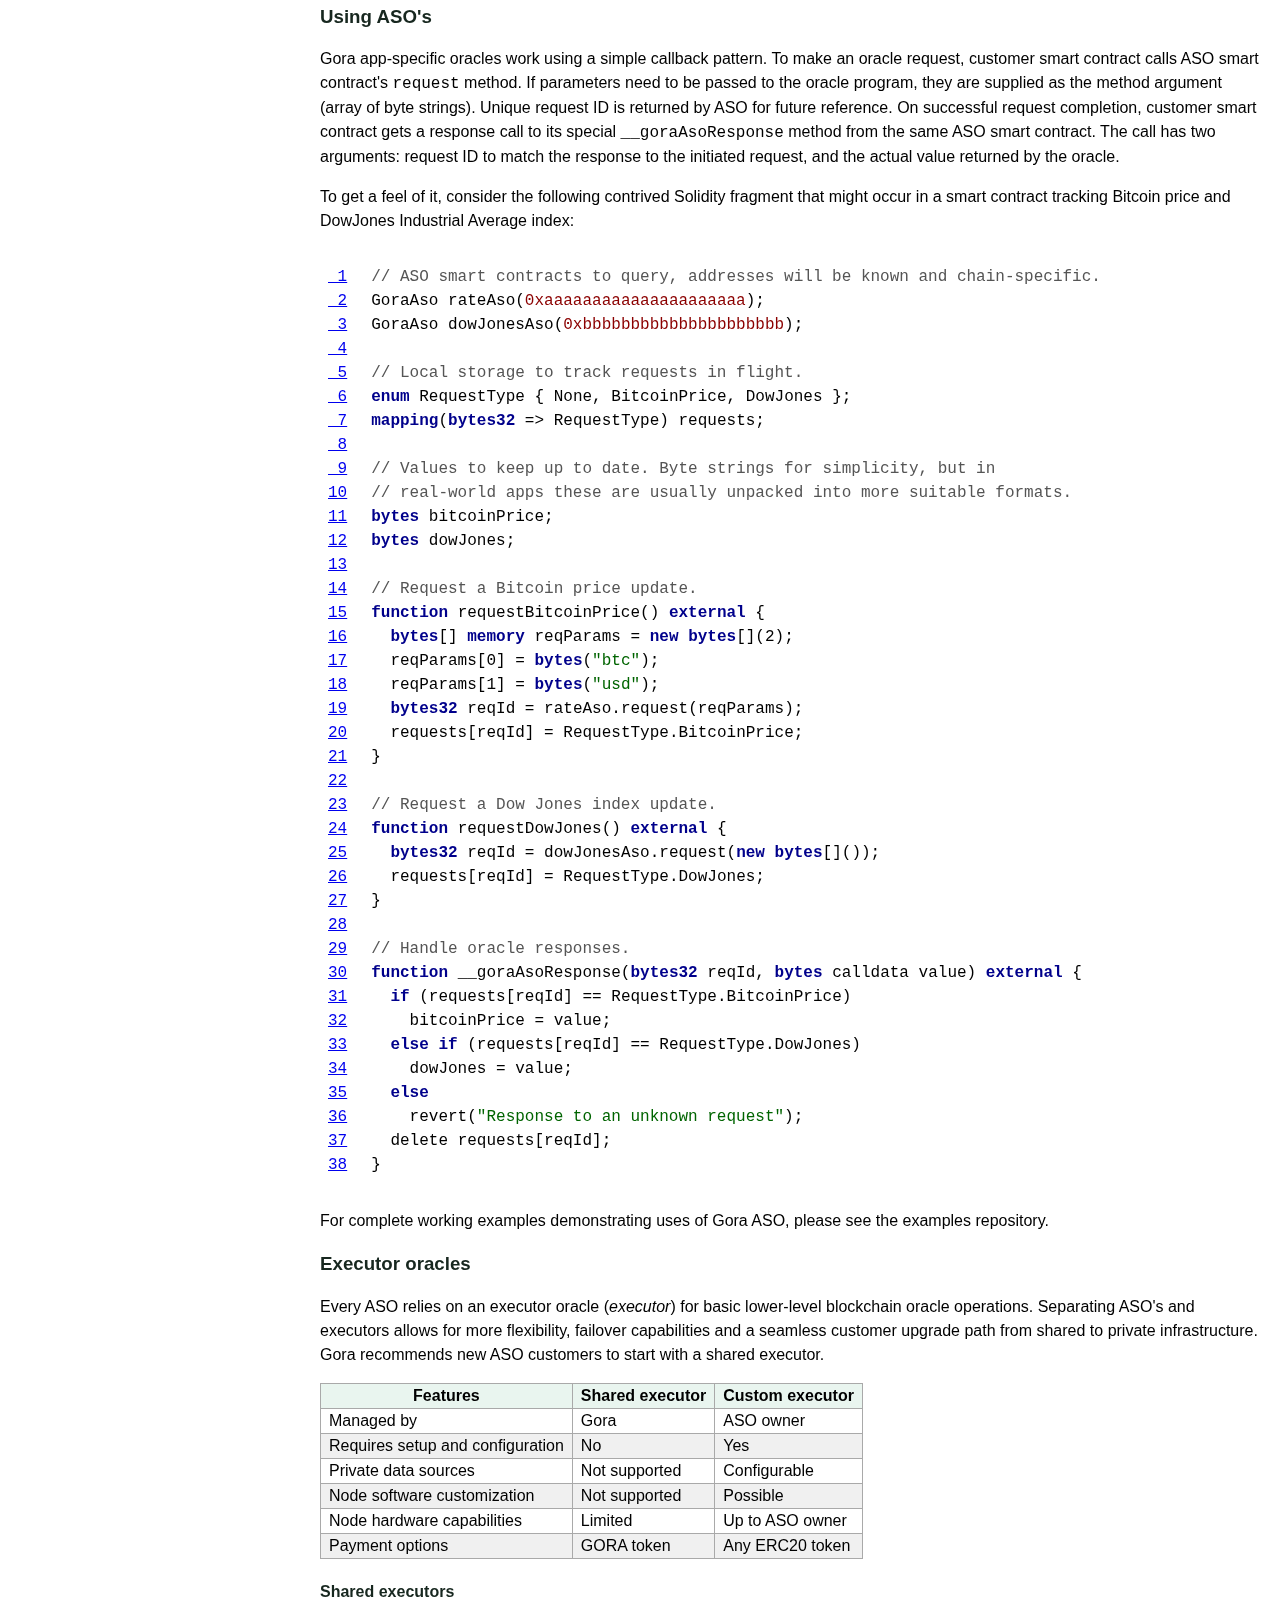
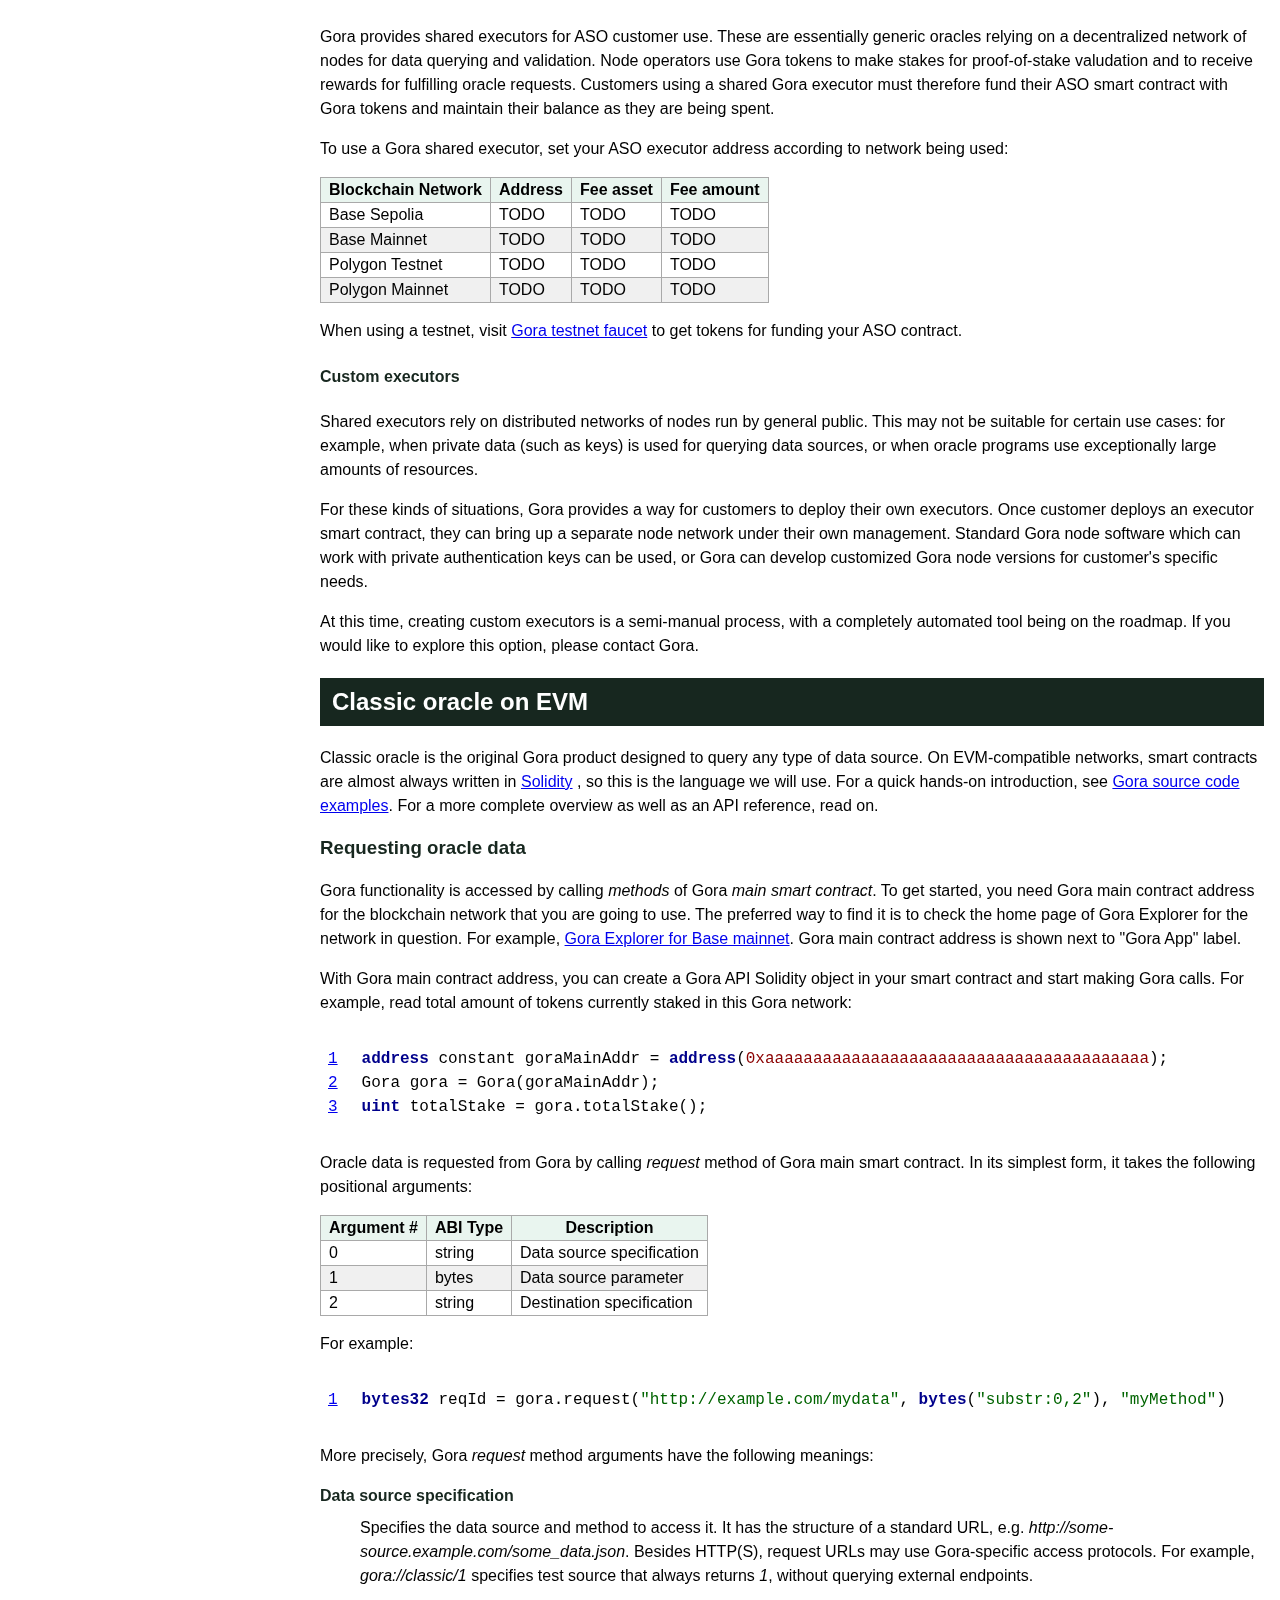
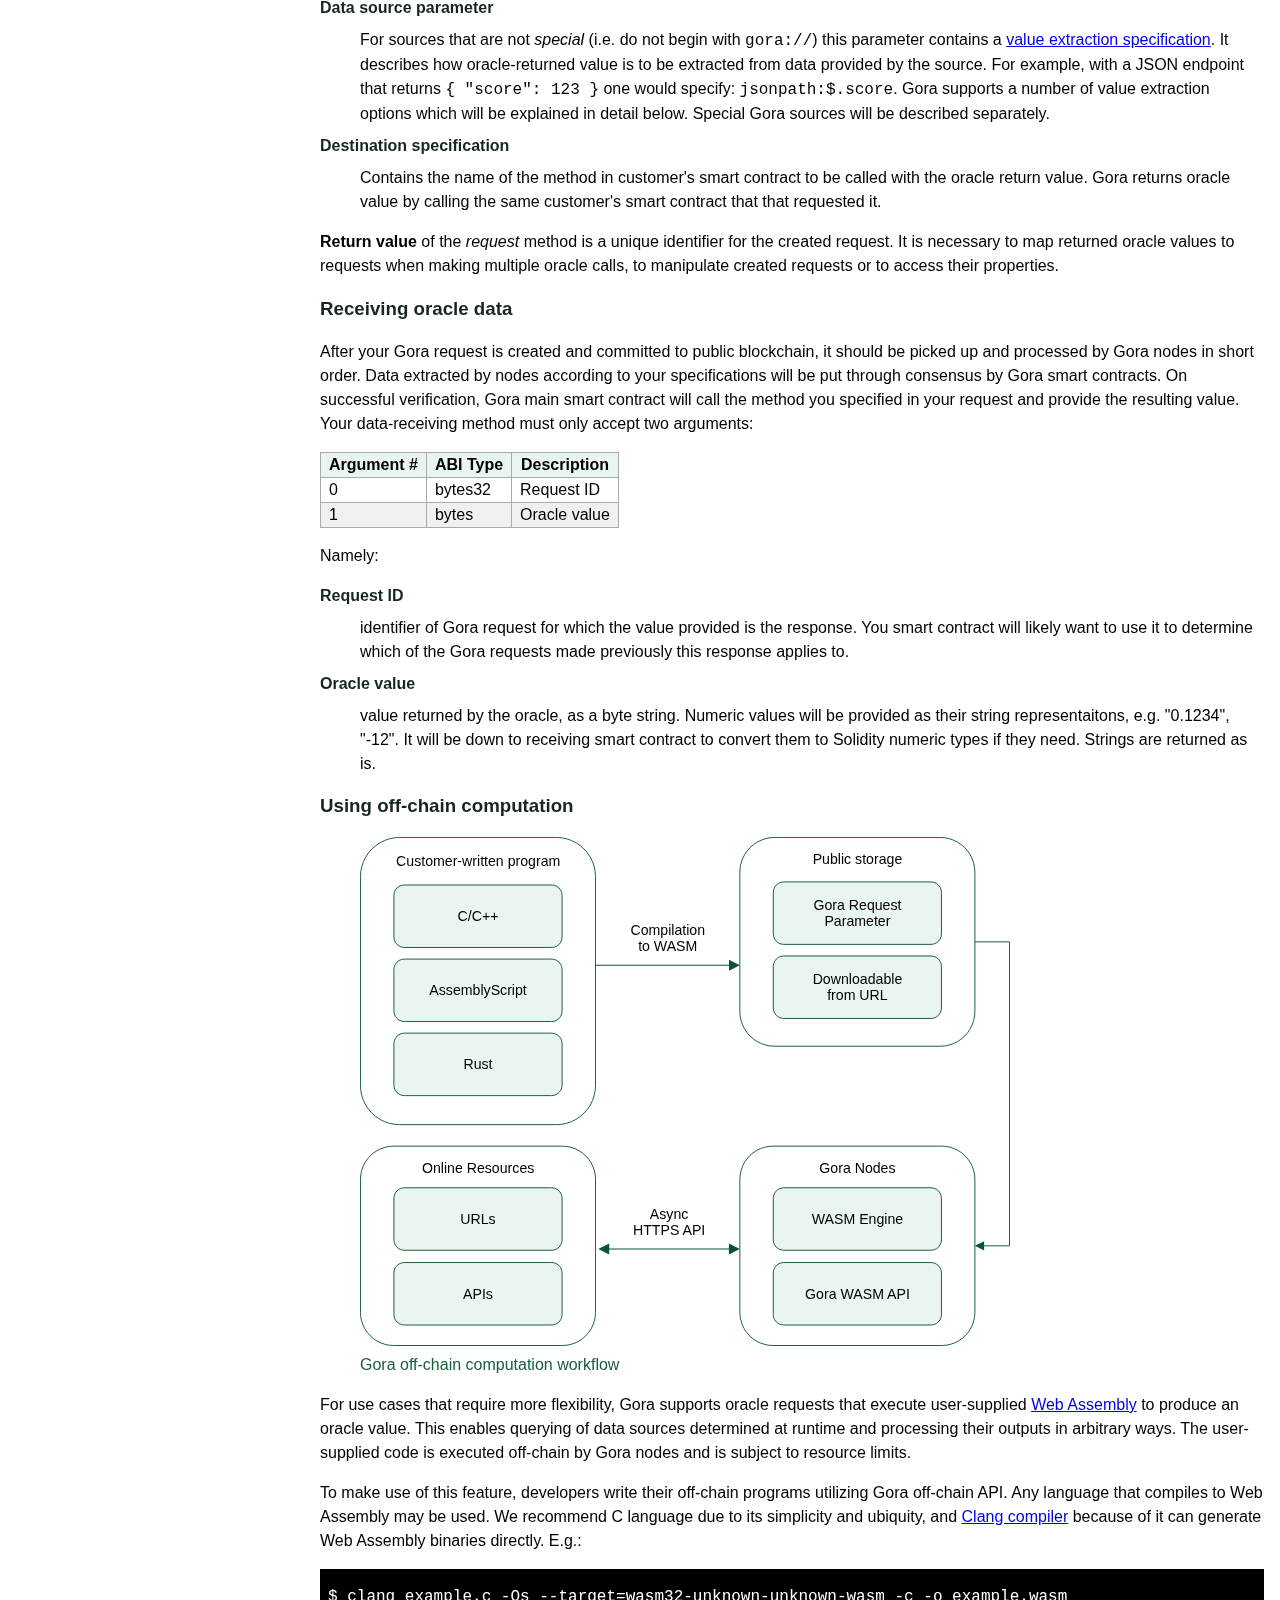
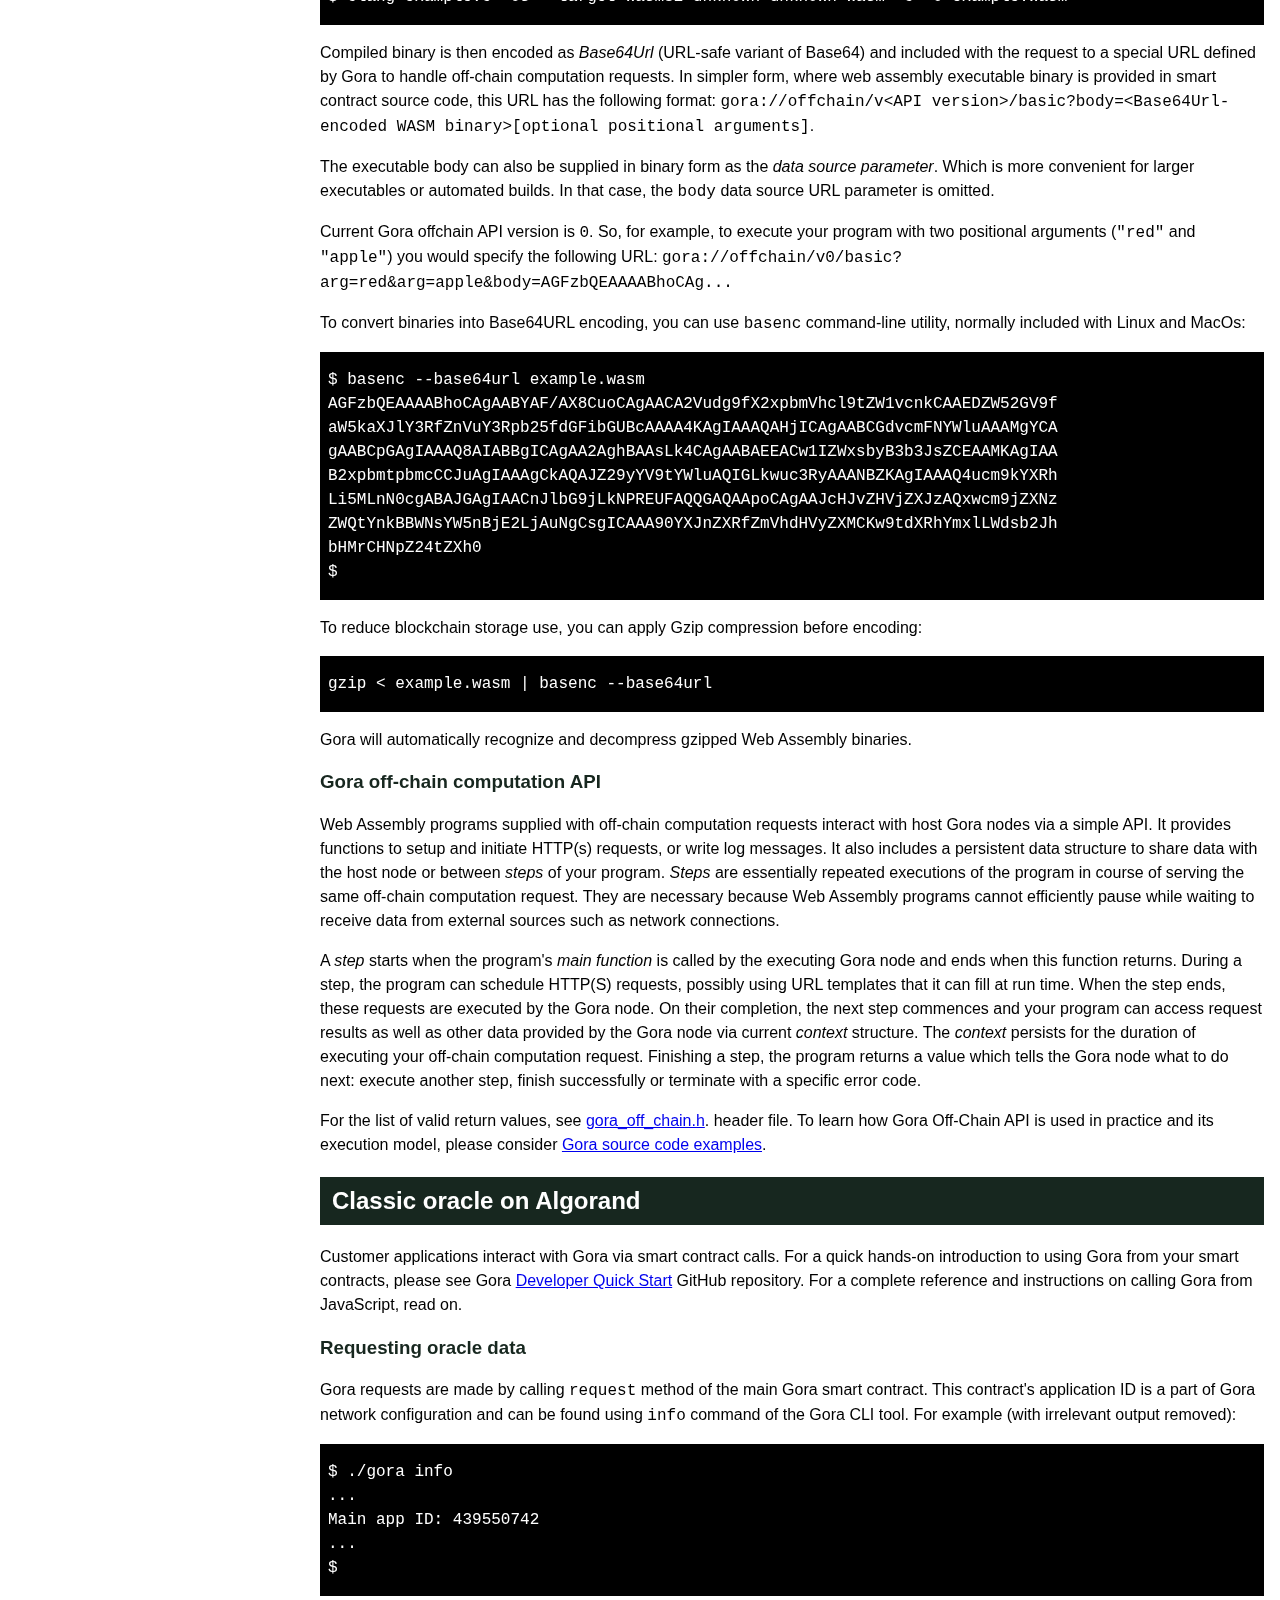
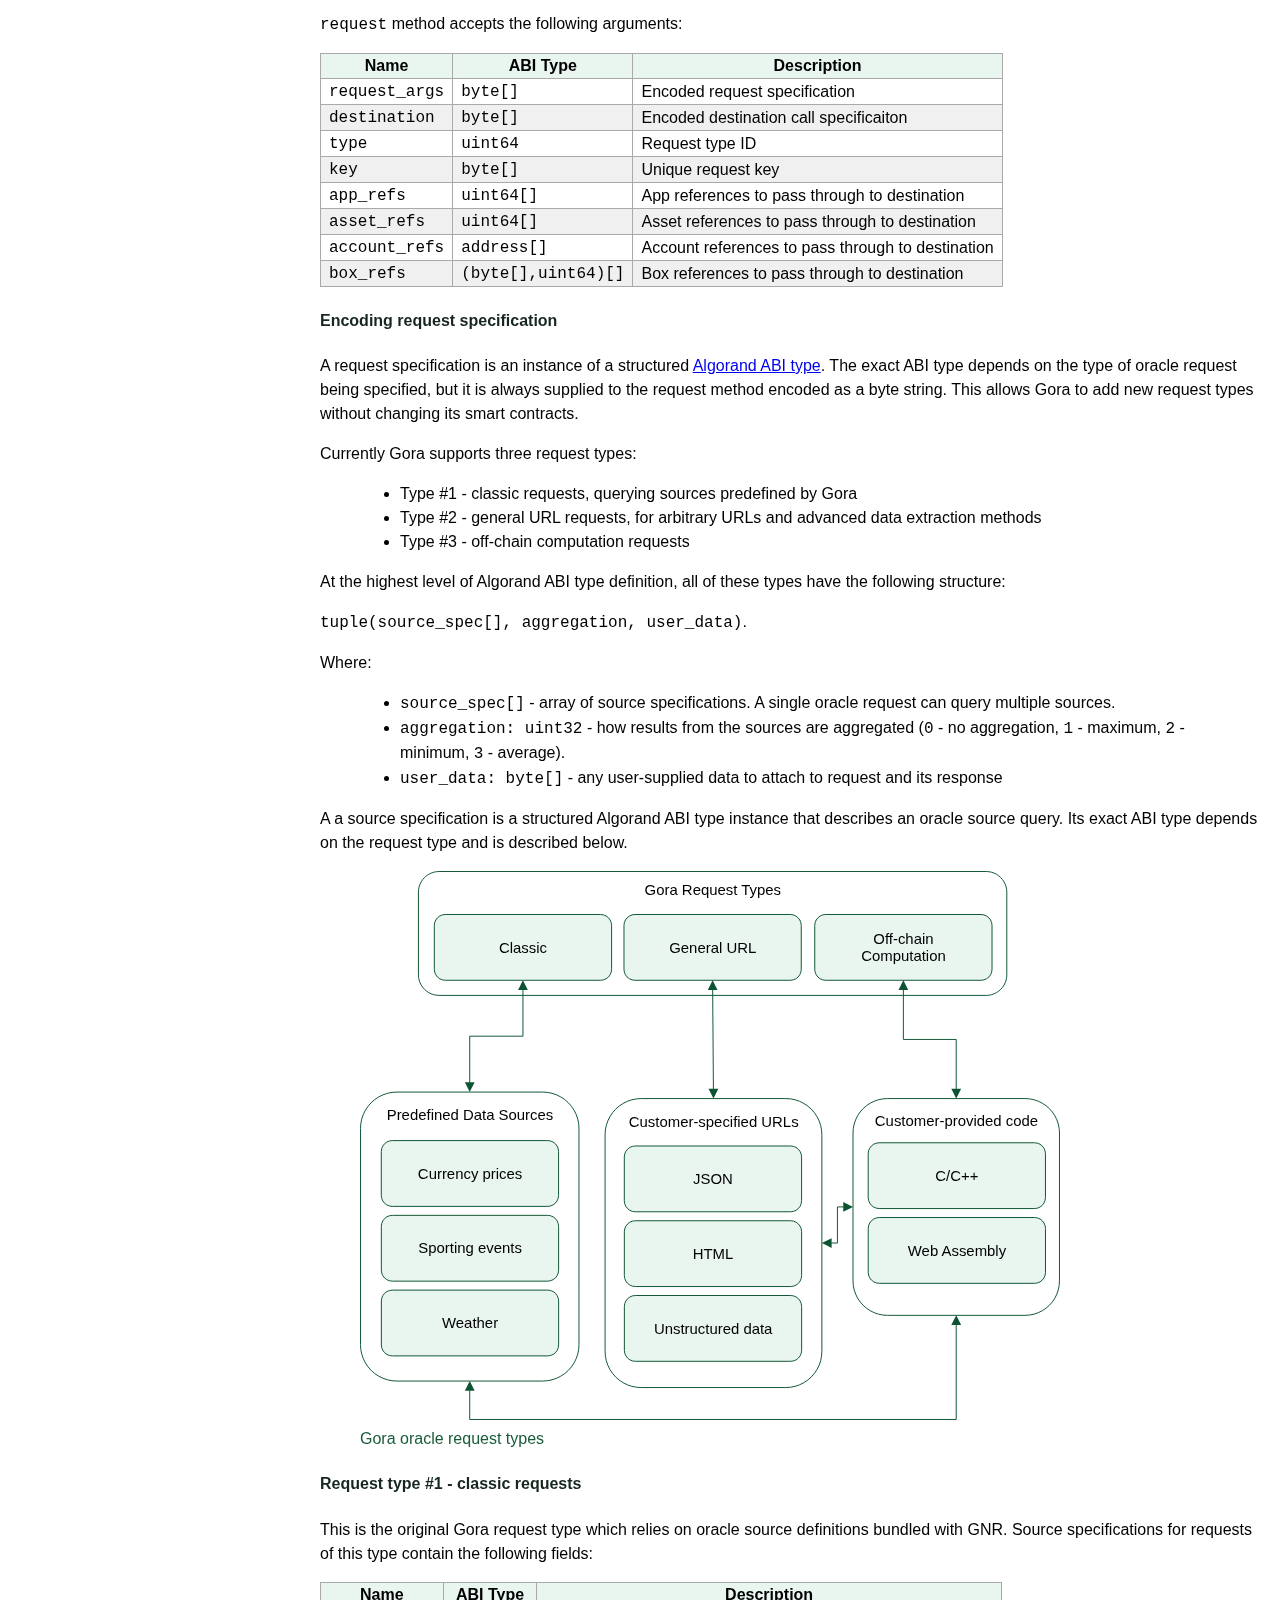
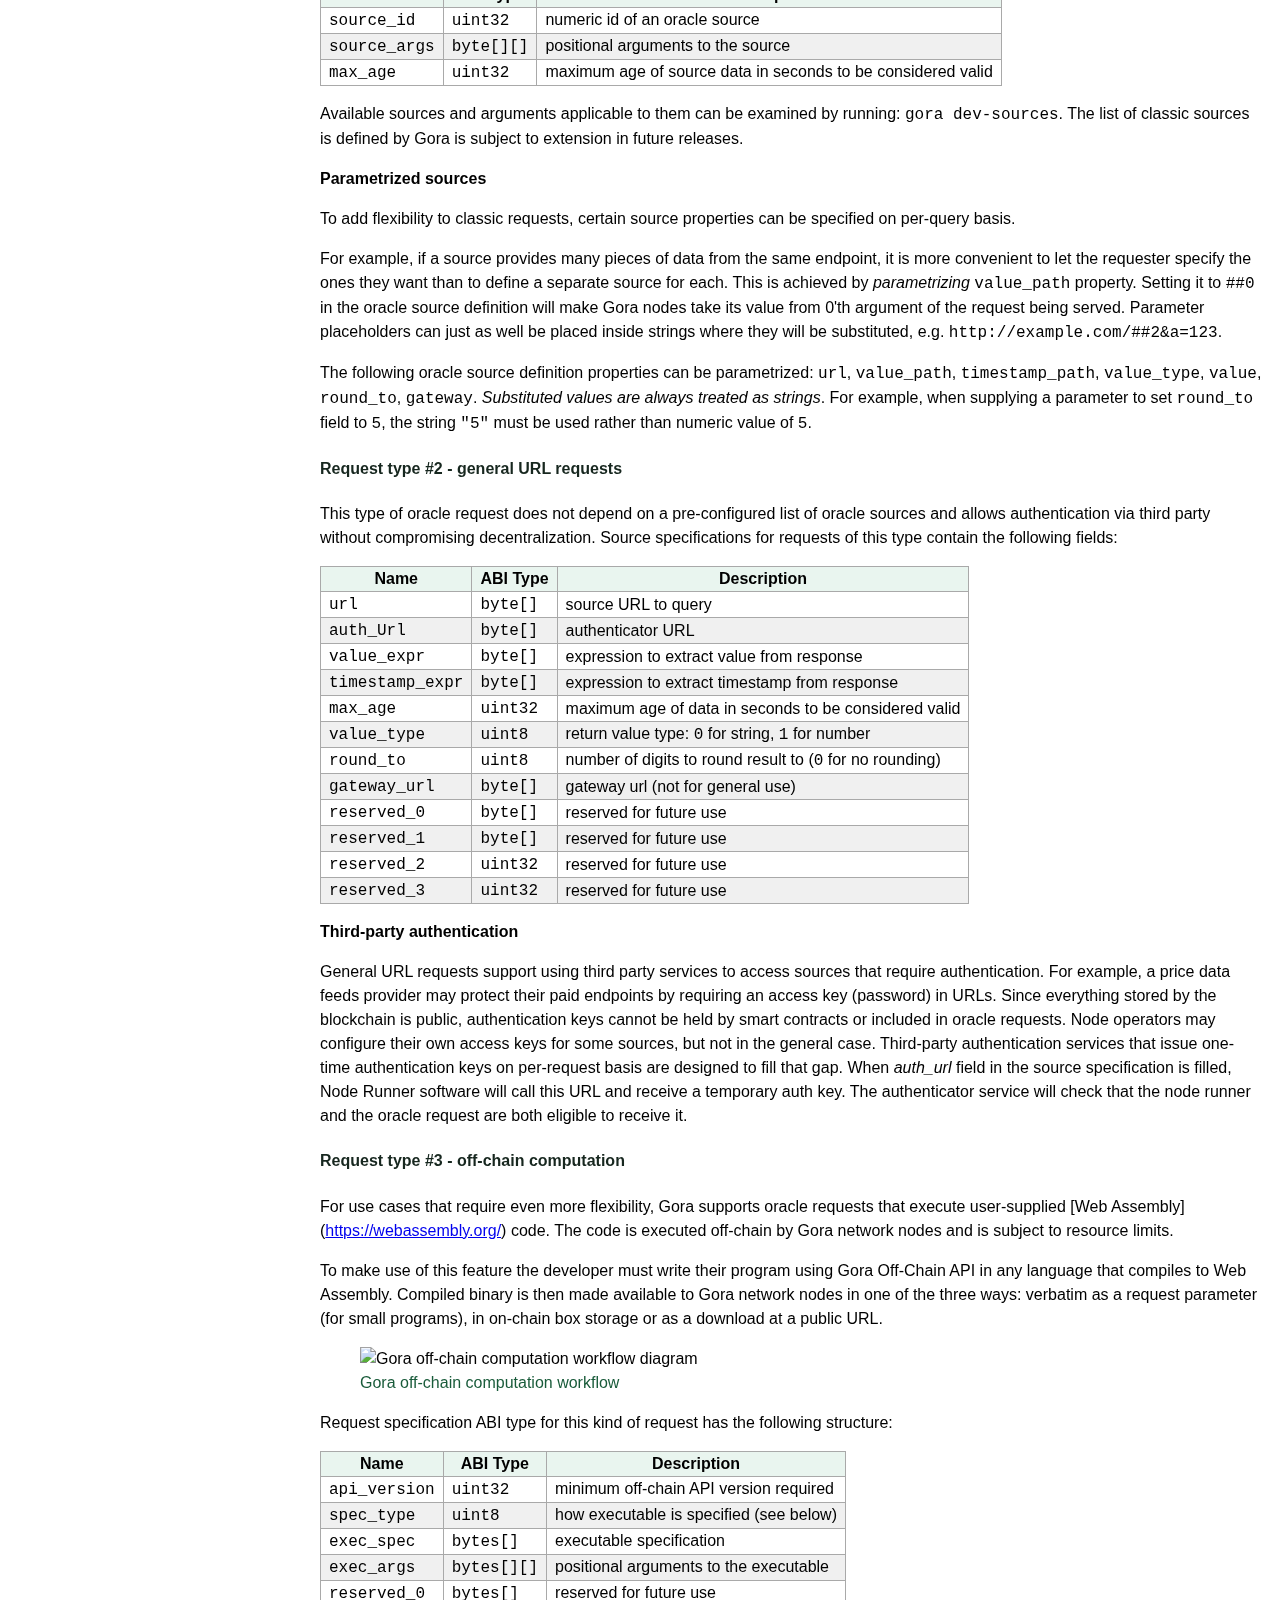
==== commit 5436c1db: "Merge in Gora for Algorand docs." ====
--- a/html/index.html
+++ b/html/index.html
@@ -2,11 +2,12 @@
 
     <title>Gora Decentralized Oracle Documentation</title>
     <meta charset="utf-8" />
-    <style>body { font: 14pt Verdana, Tahoma, sans-serif; line-height: 1.5em; margin: 1em; }
+    <style>body { font: 16pt Verdana, Tahoma, sans-serif; line-height: 1.5em; margin: 2em; }
 #contents h1 { display: none; }
 #contents ul {  padding-inline-start: 1em; }
+p { margin: 2em 0; }
 @media (min-width:1024px) {
-    body { font-size: 12pt; margin-left: 20em; }
+    body { font-size: 12pt; margin: 1em 1em 1em 20em; }
     #contents {
         position: fixed; left: 0; top: 0; padding: 0.5em 0.5em 0.5em; width: 18em;
         height: 100%; font: 16px Verdana, Tahoma, sans-serif; line-height: 2em;
@@ -14,8 +15,11 @@
         border-right: 2px white outset;
     }
     #contents a { color: #dddddd; text-decoration: none; }
+    p { margin: 1em 0; }
 }
-h1, h2, h3, h4, dt { color: #17271f; }
+h1, h3, h4, dt { color: #17271f; }
+h2 { padding: 0.5em; color: white; background: #17271f; }
+figcaption { color: #195b3a; }
 dt { font-weight: bold; margin-top: 0.5em; margin-bottom: 0.5em; }
 pre.terminal { padding: 1em 0.5em; color: white; background: black;
                overflow-x: auto; }
@@ -64,6 +68,13 @@
                         <li><a href="#receiving-oracle-data">Receiving oracle data</a></li>
                         <li><a href="#using-off-chain-computation">Using off-chain computation</a></li>
                         <li><a href="#gora-off-chain-computation-api">Gora off-chain computation API</a></li>
+                    </ul>
+                </li>
+                <li><a href="#classic-oracle-on-algorand">Classic oracle on Algorand</a>
+                    <ul>
+                        <li><a href="#requesting-oracle-data-1">Requesting oracle data</a></li>
+                        <li><a href="#calling-outside-of-blockchain">Calling outside of blockchain</a></li>
+                        <li><a href="#troubleshooting-applications">Troubleshooting applications</a></li>
                     </ul>
                 </li>
                 <li><a href="#running-gora-nodes">Running Gora nodes</a>
@@ -539,7 +550,487 @@
                 <h3>Gora off-chain computation API</h3>
                 <p>Web Assembly programs supplied with off-chain computation requests interact with host Gora nodes via a simple API. It provides functions to setup and initiate HTTP(s) requests, or write log messages. It also includes a persistent data structure to share data with the host node or between <em>steps</em> of your program. <em>Steps</em> are essentially repeated executions of the program in course of serving the same off-chain computation request. They are necessary because Web Assembly programs cannot efficiently pause while waiting to receive data from external sources such as network connections.</p>
                 <p>A <em>step</em> starts when the program's <em>main function</em> is called by the executing Gora node and ends when this function returns. During a step, the program can schedule HTTP(S) requests, possibly using URL templates that it can fill at run time. When the step ends, these requests are executed by the Gora node. On their completion, the next step commences and your program can access request results as well as other data provided by the Gora node via current <em>context</em> structure. The <em>context</em> persists for the duration of executing your off-chain computation request. Finishing a step, the program returns a value which tells the Gora node what to do next: execute another step, finish successfully or terminate with a specific error code.</p>
-                <p>For the list of valid return values, see <a href="https://github.com/GoraNetwork/phoenix-examples/blob/main/gora_off_chain.h">gora_off_chain.h</a>. header file. To learn how Gora Off-Chain API is used in practice and its execution model, please consider <a href="https://github.com/GoraNetwork/phoenix-examples/">Gora source code examples</a>.</p>
+                <p>For the list of valid return values, see <a href="https://github.com/GoraNetwork/developer-quick-start/blob/main/gora_off_chain.h">gora_off_chain.h</a>. header file. To learn how Gora Off-Chain API is used in practice and its execution model, please consider <a href="https://github.com/GoraNetwork/phoenix-examples/">Gora source code examples</a>.</p>
+            </section>
+        </section>
+        <section id="classic-oracle-on-algorand">
+            <h2>Classic oracle on Algorand</h2>
+            <p>Customer applications interact with Gora via smart contract calls. For a quick hands-on introduction to using Gora from your smart contracts, please see Gora <a href="https://github.com/GoraNetwork/developer-quick-start">Developer Quick Start</a> GitHub repository. For a complete reference and instructions on calling Gora from JavaScript, read on.</p>
+            <section id="requesting-oracle-data-1">
+                <h3>Requesting oracle data</h3>
+                <p>Gora requests are made by calling <code>request</code> method of the main Gora smart contract. This contract's application ID is a part of Gora network configuration and can be found using <code>info</code> command of the Gora CLI tool. For example (with irrelevant output removed):</p>
+                <pre class="terminal">$ ./gora info
+...
+Main app ID: 439550742
+...
+$</pre>
+                <p><code>request</code> method accepts the following arguments:</p>
+                <table>
+                    <thead>
+                        <tr>
+                            <th>Name</th>
+                            <th>ABI Type</th>
+                            <th>Description</th>
+                        </tr>
+                    </thead>
+                    <tbody>
+                        <tr>
+                            <td><code>request_args</code></td>
+                            <td><code>byte[]</code></td>
+                            <td>Encoded request specification</td>
+                        </tr>
+                        <tr>
+                            <td><code>destination</code></td>
+                            <td><code>byte[]</code></td>
+                            <td>Encoded destination call specificaiton</td>
+                        </tr>
+                        <tr>
+                            <td><code>type</code></td>
+                            <td><code>uint64</code></td>
+                            <td>Request type ID</td>
+                        </tr>
+                        <tr>
+                            <td><code>key</code></td>
+                            <td><code>byte[]</code></td>
+                            <td>Unique request key</td>
+                        </tr>
+                        <tr>
+                            <td><code>app_refs</code></td>
+                            <td><code>uint64[]</code></td>
+                            <td>App references to pass through to destination</td>
+                        </tr>
+                        <tr>
+                            <td><code>asset_refs</code></td>
+                            <td><code>uint64[]</code></td>
+                            <td>Asset references to pass through to destination</td>
+                        </tr>
+                        <tr>
+                            <td><code>account_refs</code></td>
+                            <td><code>address[]</code></td>
+                            <td>Account references to pass through to destination</td>
+                        </tr>
+                        <tr>
+                            <td><code>box_refs</code></td>
+                            <td><code>(byte[],uint64)[]</code></td>
+                            <td>Box references to pass through to destination</td>
+                        </tr>
+                    </tbody>
+                </table>
+                <section id="encoding-request-specification">
+                    <h4>Encoding request specification</h4>
+                    <p>A request specification is an instance of a structured <a href="https://arc.algorand.foundation/ARCs/arc-0004">Algorand ABI type</a>. The exact ABI type depends on the type of oracle request being specified, but it is always supplied to the request method encoded as a byte string. This allows Gora to add new request types without changing its smart contracts.</p>
+                    <p>Currently Gora supports three request types:</p>
+                    <blockquote>
+                        <ul>
+                            <li>Type #1 - classic requests, querying sources predefined by Gora</li>
+                            <li>Type #2 - general URL requests, for arbitrary URLs and advanced data extraction methods</li>
+                            <li>Type #3 - off-chain computation requests</li>
+                        </ul>
+                    </blockquote>
+                    <p>At the highest level of Algorand ABI type definition, all of these types have the following structure:</p>
+                    <p><code>tuple(source_spec[], aggregation, user_data)</code>.</p>
+                    <p>Where:</p>
+                    <blockquote>
+                        <ul>
+                            <li><code>source_spec[]</code> - array of source specifications. A single oracle request can query multiple sources.</li>
+                            <li><code>aggregation: uint32</code> - how results from the sources are aggregated (<code>0</code> - no aggregation, <code>1</code> - maximum, <code>2</code> - minimum, <code>3</code> - average).</li>
+                            <li><code>user_data: byte[]</code> - any user-supplied data to attach to request and its response</li>
+                        </ul>
+                    </blockquote>
+                    <p>A a source specification is a structured Algorand ABI type instance that describes an oracle source query. Its exact ABI type depends on the request type and is described below.</p>
+                    <figure align="left">
+                        <img width="700" alt="Gora oracle request types diagram" src="request_types.svg" />
+                        <figcaption>Gora oracle request types</figcaption>
+                    </figure>
+                </section>
+                <section id="request-type-1-classic-requests">
+                    <h4>Request type #1 - classic requests</h4>
+                    <p>This is the original Gora request type which relies on oracle source definitions bundled with GNR. Source specifications for requests of this type contain the following fields:</p>
+                    <table>
+                        <thead>
+                            <tr>
+                                <th>Name</th>
+                                <th>ABI Type</th>
+                                <th>Description</th>
+                            </tr>
+                        </thead>
+                        <tbody>
+                            <tr>
+                                <td><code>source_id</code></td>
+                                <td><code>uint32</code></td>
+                                <td>numeric id of an oracle source</td>
+                            </tr>
+                            <tr>
+                                <td><code>source_args</code></td>
+                                <td><code>byte[][]</code></td>
+                                <td>positional arguments to the source</td>
+                            </tr>
+                            <tr>
+                                <td><code>max_age</code></td>
+                                <td><code>uint32</code></td>
+                                <td>maximum age of source data in seconds to be considered valid</td>
+                            </tr>
+                        </tbody>
+                    </table>
+                    <p>Available sources and arguments applicable to them can be examined by running: <code>gora dev-sources</code>. The list of classic sources is defined by Gora is subject to extension in future releases.</p>
+                    <p><strong>Parametrized sources</strong></p>
+                    <p>To add flexibility to classic requests, certain source properties can be specified on per-query basis.</p>
+                    <p>For example, if a source provides many pieces of data from the same endpoint, it is more convenient to let the requester specify the ones they want than to define a separate source for each. This is achieved by <em>parametrizing</em> <code>value_path</code> property. Setting it to <code>##0</code> in the oracle source definition will make Gora nodes take its value from 0'th argument of the request being served. Parameter placeholders can just as well be placed inside strings where they will be substituted, e.g. <code>http://example.com/##2&amp;a=123</code>.</p>
+                    <p>The following oracle source definition properties can be parametrized: <code>url</code>, <code>value_path</code>, <code>timestamp_path</code>, <code>value_type</code>, <code>value</code>, <code>round_to</code>, <code>gateway</code>. <em>Substituted values are always treated as strings</em>. For example, when supplying a parameter to set <code>round_to</code> field to <code>5</code>, the string <code>"5"</code> must be used rather than numeric value of <code>5</code>.</p>
+                </section>
+                <section id="request-type-2-general-url-requests">
+                    <h4>Request type #2 - general URL requests</h4>
+                    <p>This type of oracle request does not depend on a pre-configured list of oracle sources and allows authentication via third party without compromising decentralization. Source specifications for requests of this type contain the following fields:</p>
+                    <table>
+                        <thead>
+                            <tr>
+                                <th>Name</th>
+                                <th>ABI Type</th>
+                                <th>Description</th>
+                            </tr>
+                        </thead>
+                        <tbody>
+                            <tr>
+                                <td><code>url</code></td>
+                                <td><code>byte[]</code></td>
+                                <td>source URL to query</td>
+                            </tr>
+                            <tr>
+                                <td><code>auth_Url</code></td>
+                                <td><code>byte[]</code></td>
+                                <td>authenticator URL</td>
+                            </tr>
+                            <tr>
+                                <td><code>value_expr</code></td>
+                                <td><code>byte[]</code></td>
+                                <td>expression to extract value from response</td>
+                            </tr>
+                            <tr>
+                                <td><code>timestamp_expr</code></td>
+                                <td><code>byte[]</code></td>
+                                <td>expression to extract timestamp from response</td>
+                            </tr>
+                            <tr>
+                                <td><code>max_age</code></td>
+                                <td><code>uint32</code></td>
+                                <td>maximum age of data in seconds to be considered valid</td>
+                            </tr>
+                            <tr>
+                                <td><code>value_type</code></td>
+                                <td><code>uint8</code></td>
+                                <td>return value type: <code>0</code> for string, <code>1</code> for number</td>
+                            </tr>
+                            <tr>
+                                <td><code>round_to</code></td>
+                                <td><code>uint8</code></td>
+                                <td>number of digits to round result to (<code>0</code> for no rounding)</td>
+                            </tr>
+                            <tr>
+                                <td><code>gateway_url</code></td>
+                                <td><code>byte[]</code></td>
+                                <td>gateway url (not for general use)</td>
+                            </tr>
+                            <tr>
+                                <td><code>reserved_0</code></td>
+                                <td><code>byte[]</code></td>
+                                <td>reserved for future use</td>
+                            </tr>
+                            <tr>
+                                <td><code>reserved_1</code></td>
+                                <td><code>byte[]</code></td>
+                                <td>reserved for future use</td>
+                            </tr>
+                            <tr>
+                                <td><code>reserved_2</code></td>
+                                <td><code>uint32</code></td>
+                                <td>reserved for future use</td>
+                            </tr>
+                            <tr>
+                                <td><code>reserved_3</code></td>
+                                <td><code>uint32</code></td>
+                                <td>reserved for future use</td>
+                            </tr>
+                        </tbody>
+                    </table>
+                    <p><strong>Third-party authentication</strong></p>
+                    <p>General URL requests support using third party services to access sources that require authentication. For example, a price data feeds provider may protect their paid endpoints by requiring an access key (password) in URLs. Since everything stored by the blockchain is public, authentication keys cannot be held by smart contracts or included in oracle requests. Node operators may configure their own access keys for some sources, but not in the general case. Third-party authentication services that issue one-time authentication keys on per-request basis are designed to fill that gap. When <cite>auth_url</cite> field in the source specification is filled, Node Runner software will call this URL and receive a temporary auth key. The authenticator service will check that the node runner and the oracle request are both eligible to receive it.</p>
+                </section>
+                <section id="request-type-3-off-chain-computation">
+                    <h4>Request type #3 - off-chain computation</h4>
+                    <p>For use cases that require even more flexibility, Gora supports oracle requests that execute user-supplied [Web Assembly](<a href="https://webassembly.org/">https://webassembly.org/</a>) code. The code is executed off-chain by Gora network nodes and is subject to resource limits.</p>
+                    <p>To make use of this feature the developer must write their program using Gora Off-Chain API in any language that compiles to Web Assembly. Compiled binary is then made available to Gora network nodes in one of the three ways: verbatim as a request parameter (for small programs), in on-chain box storage or as a download at a public URL.</p>
+                    <figure align="left">
+                        <img width="500" alt="Gora off-chain computation workflow diagram" src="off_chain.svg.svg" />
+                        <figcaption>Gora off-chain computation workflow</figcaption>
+                    </figure>
+                    <p>Request specification ABI type for this kind of request has the following structure:</p>
+                    <table>
+                        <thead>
+                            <tr>
+                                <th>Name</th>
+                                <th>ABI Type</th>
+                                <th>Description</th>
+                            </tr>
+                        </thead>
+                        <tbody>
+                            <tr>
+                                <td><code>api_version</code></td>
+                                <td><code>uint32</code></td>
+                                <td>minimum off-chain API version required</td>
+                            </tr>
+                            <tr>
+                                <td><code>spec_type</code></td>
+                                <td><code>uint8</code></td>
+                                <td>how executable is specified (see below)</td>
+                            </tr>
+                            <tr>
+                                <td><code>exec_spec</code></td>
+                                <td><code>bytes[]</code></td>
+                                <td>executable specification</td>
+                            </tr>
+                            <tr>
+                                <td><code>exec_args</code></td>
+                                <td><code>bytes[][]</code></td>
+                                <td>positional arguments to the executable</td>
+                            </tr>
+                            <tr>
+                                <td><code>reserved_0</code></td>
+                                <td><code>bytes[]</code></td>
+                                <td>reserved for future use</td>
+                            </tr>
+                            <tr>
+                                <td><code>reserved_1</code></td>
+                                <td><code>bytes[]</code></td>
+                                <td>reserved for future use</td>
+                            </tr>
+                            <tr>
+                                <td><code>reserved_2</code></td>
+                                <td><code>uint32</code></td>
+                                <td>reserved for future use</td>
+                            </tr>
+                            <tr>
+                                <td><code>reserved_3</code></td>
+                                <td><code>uint32</code></td>
+                                <td>reserved for future use</td>
+                            </tr>
+                        </tbody>
+                    </table>
+                    <p><code>spec_type</code> value determines what is contained in <code>exec_spec</code> as follows:</p>
+                    <blockquote>
+                        <ul>
+                            <li><code>0</code> - executable body itself</li>
+                            <li><code>1</code> - 8-byte app ID followed by box name for reading from on-chain box storage</li>
+                            <li><code>2</code> - URL to fetch the executable from</li>
+                        </ul>
+                    </blockquote>
+                    <p>To get a grasp of Gora Off-Chain API and execution model, start with this example program: <a href="https://github.com/GoraNetwork/developer-quick-start/blob/main/example_off_chain_basic.c">example_off_chain_basic.c</a>. It returns the phrase "Hello world!" as an oracle value and is self-explanatory. To compile it, install <a href="https://clang.llvm.org/">Clang C compiler</a> version 12 or newer and run:</p>
+                    <pre class="terminal">clang example_off_chain_basic.c -Os --target=wasm32-unknown-unknown-wasm -c -o example_off_chain_basic.wasm</pre>
+                    <p>For a more advanced example, featuring URL requests and asynchronous operations, see: <a href="https://github.com/GoraNetwork/developer-quick-start/blob/main/example_off_chain_multi_step.c">example_off_chain_multi_step.c</a>.</p>
+                    <p>This program does useful work and is extensively commented. It takes a British postcode as a parameter, queries two data sources, building their URLs dynamically, and returns current air temperature in the area of said postcode. This requires two data-retrival operations: getting postcode geographical coordinates and querying current weather at them.</p>
+                    <p>Because of certain limitations of Web Assembly, programs cannot efficiently pause while waiting to receive data from extrnal sources such as URLs. To work around that, Gora off-chain programs are run in <em>steps</em>. Steps are essentially repeated executions of the program with a shared context that includes current execution number. A <em>step</em> starts when the program's <em>main function</em> is called by the executing node and ends when it returns.</p>
+                    <p>During a step, the program can schedule HTTP(S) requests, possibly using URL templates that it can fill at run time. When the step ends, these requests are executed by the Gora node and on their completion, the next step commences. The program can access request results as well as other node-provided data such as the number of step currently executing via data structure passed to it as an argument.</p>
+                    <p>Finishing a step, the program always returns a value which tells the Gora node what to do next: execute another step, finish successfully or terminate with a specific error code. For the list of valid return values, see <a href="https://github.com/GoraNetwork/developer-quick-start/blob/main/gora_off_chain.h">gora_off_chain.h</a> header file.</p>
+                    <p>To compile this example program, run: <code>`
+clang example_off_chain_multi_step.c -Os --target=wasm32-unknown-unknown-wasm -c -o example_off_chain_multi_step.wasm
+`</code></p>
+                    <p>To execute the compiled binary using Gora CLI and default test destination app, run: <code>`
+gora request --off-chain ./off_chain_example.wasm --args sm14hp
+`</code></p>
+                </section>
+                <section id="multi-value-requests-and-responses">
+                    <h4>Multi-value requests and responses</h4>
+                    <p>This feature allows requests of type 1 and 2 to fetch multiple pieces of data from the same source response. Normally, <code>value_path</code> property contains a single expression, so just one value is returned by an oracle request. To return multiple values, it is possible to specify multiple expressions separated by tab character. For example: <code>$.date\t$.time\t$.details.name</code>. Since an oracle return value must be a single byte string for the consensus to work, returned pieces of data are packed into Algorand ABI type - an array of strings:</p>
+                    <table data-language="javascript">
+                        <tr>
+                            <td class="linenos">
+                                <pre><span class="normal"><a href="#7c5e7481acc8d28ab4efa295cf3c4668-1">1</a></span></pre>
+                            </td>
+                            <td class="code">
+                                <pre><a id="7c5e7481acc8d28ab4efa295cf3c4668-1" name="7c5e7481acc8d28ab4efa295cf3c4668-1"></a><span class="kd">const</span><span class="w"> </span><span class="nx">multiResponse</span><span class="w"> </span><span class="o">=</span><span class="w"> </span><span class="ow">new</span><span class="w"> </span><span class="nx">Algosdk</span><span class="p">.</span><span class="nx">ABIArrayDynamicType</span><span class="p">(</span><span class="nx">Algosdk</span><span class="p">.</span><span class="nx">ABIType</span><span class="p">.</span><span class="kr">from</span><span class="p">(</span><span class="s2">&quot;byte[]&quot;</span><span class="p">));</span></pre>
+                            </td>
+                        </tr>
+                    </table>
+                    <p>To access individual results, smart contract handling the oracle response must unpack this ABI type. <em>N*th string in the array will correspond to the *n*th expression in the ``valuePath`` field. **Important:*</em> all returned pieces of data in such responses are stringified, including numbers. For example, number <code>9183</code> will be returned as ASCII string <code>"9183"</code>. Smart contract code handling the response must make the necessary conversions.</p>
+                </section>
+                <section id="rounding-numeric-response-values">
+                    <h4>Rounding numeric response values</h4>
+                    <p>Certain kinds of data, such as cryptocurrency exchange rates, are so volatile that different Gora nodes are likely to get slightly different results despite querying them at almost the same time. To achieve consensus between nodes when using such sources, Gora can round queried values. A source that supports rounding will have "Round to digits" field when shown with <code>gora dev-sources</code> command. Usually, the rounding setting will be parametrized, for example: "Round to digits: ##3". This means that the number of significant digits to round to is supplied in parameter with index 3. The <em>number must be provided in string representation</em>, like all parameters. Rounding will only affect the fractional part of the rounded number, all integer digits are always preserved. For example, if rounding parameter is set to "7", the number <code>123890.7251</code> will be rounded to 123890.7, but the number <code>98765430</code> will remain unaffected.</p>
+                </section>
+            </section>
+            <section id="calling-outside-of-blockchain">
+                <h3>Calling outside of blockchain</h3>
+                <p>While Gora's main purpose is to interact with smart contracts, it is sometimes desirable to access its functionality from normal Linux software. Examples below will be given in JavaScript, but they can be adapted to any language supported by the Algorand API, such as Python or Go.</p>
+                <p>We start by building the request spec ABI type to encode our request. It can be accomplished in a single call, but will be done in steps here for clarity:</p>
+                <table data-language="javascript">
+                    <tr>
+                        <td class="linenos">
+                            <pre><span class="normal"><a href="#0b9fdff46069fa14cc6c8e87dc5ba737-1"> 1</a></span>
+<span class="normal"><a href="#0b9fdff46069fa14cc6c8e87dc5ba737-2"> 2</a></span>
+<span class="normal"><a href="#0b9fdff46069fa14cc6c8e87dc5ba737-3"> 3</a></span>
+<span class="normal"><a href="#0b9fdff46069fa14cc6c8e87dc5ba737-4"> 4</a></span>
+<span class="normal"><a href="#0b9fdff46069fa14cc6c8e87dc5ba737-5"> 5</a></span>
+<span class="normal"><a href="#0b9fdff46069fa14cc6c8e87dc5ba737-6"> 6</a></span>
+<span class="normal"><a href="#0b9fdff46069fa14cc6c8e87dc5ba737-7"> 7</a></span>
+<span class="normal"><a href="#0b9fdff46069fa14cc6c8e87dc5ba737-8"> 8</a></span>
+<span class="normal"><a href="#0b9fdff46069fa14cc6c8e87dc5ba737-9"> 9</a></span>
+<span class="normal"><a href="#0b9fdff46069fa14cc6c8e87dc5ba737-10">10</a></span>
+<span class="normal"><a href="#0b9fdff46069fa14cc6c8e87dc5ba737-11">11</a></span>
+<span class="normal"><a href="#0b9fdff46069fa14cc6c8e87dc5ba737-12">12</a></span>
+<span class="normal"><a href="#0b9fdff46069fa14cc6c8e87dc5ba737-13">13</a></span>
+<span class="normal"><a href="#0b9fdff46069fa14cc6c8e87dc5ba737-14">14</a></span>
+<span class="normal"><a href="#0b9fdff46069fa14cc6c8e87dc5ba737-15">15</a></span>
+<span class="normal"><a href="#0b9fdff46069fa14cc6c8e87dc5ba737-16">16</a></span>
+<span class="normal"><a href="#0b9fdff46069fa14cc6c8e87dc5ba737-17">17</a></span>
+<span class="normal"><a href="#0b9fdff46069fa14cc6c8e87dc5ba737-18">18</a></span>
+<span class="normal"><a href="#0b9fdff46069fa14cc6c8e87dc5ba737-19">19</a></span>
+<span class="normal"><a href="#0b9fdff46069fa14cc6c8e87dc5ba737-20">20</a></span>
+<span class="normal"><a href="#0b9fdff46069fa14cc6c8e87dc5ba737-21">21</a></span></pre>
+                        </td>
+                        <td class="code">
+                            <pre><a id="0b9fdff46069fa14cc6c8e87dc5ba737-1" name="0b9fdff46069fa14cc6c8e87dc5ba737-1"></a><span class="w"> </span><span class="kd">const</span><span class="w"> </span><span class="nx">Algosdk</span><span class="w"> </span><span class="o">=</span><span class="w"> </span><span class="nx">require</span><span class="p">(</span><span class="s2">&quot;algosdk&quot;</span><span class="p">);</span>
+<a id="0b9fdff46069fa14cc6c8e87dc5ba737-2" name="0b9fdff46069fa14cc6c8e87dc5ba737-2"></a>
+<a id="0b9fdff46069fa14cc6c8e87dc5ba737-3" name="0b9fdff46069fa14cc6c8e87dc5ba737-3"></a><span class="w"> </span><span class="kd">const</span><span class="w"> </span><span class="nx">basicTypes</span><span class="w"> </span><span class="o">=</span><span class="w"> </span><span class="p">{</span>
+<a id="0b9fdff46069fa14cc6c8e87dc5ba737-4" name="0b9fdff46069fa14cc6c8e87dc5ba737-4"></a><span class="w">   </span><span class="nx">sourceArgList</span><span class="o">:</span><span class="w"> </span><span class="ow">new</span><span class="w"> </span><span class="nx">Algosdk</span><span class="p">.</span><span class="nx">ABIArrayDynamicType</span><span class="p">(</span><span class="nx">Algosdk</span><span class="p">.</span><span class="nx">ABIType</span><span class="p">.</span><span class="kr">from</span><span class="p">(</span><span class="s2">&quot;byte[]&quot;</span><span class="p">)),</span>
+<a id="0b9fdff46069fa14cc6c8e87dc5ba737-5" name="0b9fdff46069fa14cc6c8e87dc5ba737-5"></a><span class="w">   </span><span class="nx">sourceId</span><span class="o">:</span><span class="w"> </span><span class="nx">Algosdk</span><span class="p">.</span><span class="nx">ABIType</span><span class="p">.</span><span class="kr">from</span><span class="p">(</span><span class="s2">&quot;uint32&quot;</span><span class="p">),</span>
+<a id="0b9fdff46069fa14cc6c8e87dc5ba737-6" name="0b9fdff46069fa14cc6c8e87dc5ba737-6"></a><span class="w">   </span><span class="nx">maxAge</span><span class="o">:</span><span class="w"> </span><span class="nx">Algosdk</span><span class="p">.</span><span class="nx">ABIType</span><span class="p">.</span><span class="kr">from</span><span class="p">(</span><span class="s2">&quot;uint32&quot;</span><span class="p">),</span>
+<a id="0b9fdff46069fa14cc6c8e87dc5ba737-7" name="0b9fdff46069fa14cc6c8e87dc5ba737-7"></a><span class="w">   </span><span class="nx">userData</span><span class="o">:</span><span class="w"> </span><span class="nx">Algosdk</span><span class="p">.</span><span class="nx">ABIType</span><span class="p">.</span><span class="kr">from</span><span class="p">(</span><span class="s2">&quot;byte[]&quot;</span><span class="p">),</span>
+<a id="0b9fdff46069fa14cc6c8e87dc5ba737-8" name="0b9fdff46069fa14cc6c8e87dc5ba737-8"></a><span class="w">   </span><span class="nx">aggregation</span><span class="o">:</span><span class="w"> </span><span class="nx">Algosdk</span><span class="p">.</span><span class="nx">ABIType</span><span class="p">.</span><span class="kr">from</span><span class="p">(</span><span class="s2">&quot;uint32&quot;</span><span class="p">),</span>
+<a id="0b9fdff46069fa14cc6c8e87dc5ba737-9" name="0b9fdff46069fa14cc6c8e87dc5ba737-9"></a><span class="w"> </span><span class="p">};</span>
+<a id="0b9fdff46069fa14cc6c8e87dc5ba737-10" name="0b9fdff46069fa14cc6c8e87dc5ba737-10"></a>
+<a id="0b9fdff46069fa14cc6c8e87dc5ba737-11" name="0b9fdff46069fa14cc6c8e87dc5ba737-11"></a><span class="w"> </span><span class="kd">const</span><span class="w"> </span><span class="nx">sourceSpecType</span><span class="w"> </span><span class="o">=</span><span class="w"> </span><span class="ow">new</span><span class="w"> </span><span class="nx">Algosdk</span><span class="p">.</span><span class="nx">ABITupleType</span><span class="p">([</span>
+<a id="0b9fdff46069fa14cc6c8e87dc5ba737-12" name="0b9fdff46069fa14cc6c8e87dc5ba737-12"></a><span class="w">   </span><span class="nx">basicTypes</span><span class="p">.</span><span class="nx">sourceId</span><span class="p">,</span>
+<a id="0b9fdff46069fa14cc6c8e87dc5ba737-13" name="0b9fdff46069fa14cc6c8e87dc5ba737-13"></a><span class="w">   </span><span class="nx">basicTypes</span><span class="p">.</span><span class="nx">sourceArgList</span><span class="p">,</span>
+<a id="0b9fdff46069fa14cc6c8e87dc5ba737-14" name="0b9fdff46069fa14cc6c8e87dc5ba737-14"></a><span class="w">   </span><span class="nx">basicTypes</span><span class="p">.</span><span class="nx">maxAge</span>
+<a id="0b9fdff46069fa14cc6c8e87dc5ba737-15" name="0b9fdff46069fa14cc6c8e87dc5ba737-15"></a><span class="w"> </span><span class="p">]);</span>
+<a id="0b9fdff46069fa14cc6c8e87dc5ba737-16" name="0b9fdff46069fa14cc6c8e87dc5ba737-16"></a>
+<a id="0b9fdff46069fa14cc6c8e87dc5ba737-17" name="0b9fdff46069fa14cc6c8e87dc5ba737-17"></a><span class="w"> </span><span class="kd">const</span><span class="w"> </span><span class="nx">requestSpecType</span><span class="w"> </span><span class="o">=</span><span class="w"> </span><span class="ow">new</span><span class="w"> </span><span class="nx">Algosdk</span><span class="p">.</span><span class="nx">ABITupleType</span><span class="p">([</span>
+<a id="0b9fdff46069fa14cc6c8e87dc5ba737-18" name="0b9fdff46069fa14cc6c8e87dc5ba737-18"></a><span class="w">   </span><span class="ow">new</span><span class="w"> </span><span class="nx">Algosdk</span><span class="p">.</span><span class="nx">ABIArrayDynamicType</span><span class="p">(</span><span class="nx">sourceSpecType</span><span class="p">),</span>
+<a id="0b9fdff46069fa14cc6c8e87dc5ba737-19" name="0b9fdff46069fa14cc6c8e87dc5ba737-19"></a><span class="w">   </span><span class="nx">basicTypes</span><span class="p">.</span><span class="nx">aggregation</span><span class="p">,</span>
+<a id="0b9fdff46069fa14cc6c8e87dc5ba737-20" name="0b9fdff46069fa14cc6c8e87dc5ba737-20"></a><span class="w">   </span><span class="nx">basicTypes</span><span class="p">.</span><span class="nx">userData</span>
+<a id="0b9fdff46069fa14cc6c8e87dc5ba737-21" name="0b9fdff46069fa14cc6c8e87dc5ba737-21"></a><span class="w"> </span><span class="p">]);</span></pre>
+                        </td>
+                    </tr>
+                </table>
+                <p>Now we will use <code>requestSpecType</code> ABI type that we just created to encode a hypothetical Oracle request. We will query two sources for USD/EUR price pair and receive their average value. The data must be no more than an hour old in both cases. The sources are predefined in Gora with IDs 2 and 5, but one specifies currencies mnemonically while the other does it numerically:</p>
+                <table data-language="javascript">
+                    <tr>
+                        <td class="linenos">
+                            <pre><span class="normal"><a href="#991576a2ca7df65fbf5b375fa10e5e83-1">1</a></span>
+<span class="normal"><a href="#991576a2ca7df65fbf5b375fa10e5e83-2">2</a></span>
+<span class="normal"><a href="#991576a2ca7df65fbf5b375fa10e5e83-3">3</a></span>
+<span class="normal"><a href="#991576a2ca7df65fbf5b375fa10e5e83-4">4</a></span>
+<span class="normal"><a href="#991576a2ca7df65fbf5b375fa10e5e83-5">5</a></span>
+<span class="normal"><a href="#991576a2ca7df65fbf5b375fa10e5e83-6">6</a></span>
+<span class="normal"><a href="#991576a2ca7df65fbf5b375fa10e5e83-7">7</a></span>
+<span class="normal"><a href="#991576a2ca7df65fbf5b375fa10e5e83-8">8</a></span></pre>
+                        </td>
+                        <td class="code">
+                            <pre><a id="991576a2ca7df65fbf5b375fa10e5e83-1" name="991576a2ca7df65fbf5b375fa10e5e83-1"></a><span class="kd">const</span><span class="w"> </span><span class="nx">requestSpec</span><span class="w"> </span><span class="o">=</span><span class="w"> </span><span class="nx">requestSpecType</span><span class="p">.</span><span class="nx">encode</span><span class="p">([</span>
+<a id="991576a2ca7df65fbf5b375fa10e5e83-2" name="991576a2ca7df65fbf5b375fa10e5e83-2"></a><span class="w">  </span><span class="p">[</span>
+<a id="991576a2ca7df65fbf5b375fa10e5e83-3" name="991576a2ca7df65fbf5b375fa10e5e83-3"></a><span class="w">    </span><span class="p">[</span><span class="w"> </span><span class="mf">2</span><span class="p">,</span><span class="w"> </span><span class="p">[</span><span class="w"> </span><span class="nx">Buffer</span><span class="p">.</span><span class="kr">from</span><span class="p">(</span><span class="s2">&quot;usd&quot;</span><span class="p">),</span><span class="w"> </span><span class="nx">Buffer</span><span class="p">.</span><span class="kr">from</span><span class="p">(</span><span class="s2">&quot;eur&quot;</span><span class="p">)</span><span class="w"> </span><span class="p">],</span><span class="w"> </span><span class="mf">3600</span><span class="w"> </span><span class="p">],</span>
+<a id="991576a2ca7df65fbf5b375fa10e5e83-4" name="991576a2ca7df65fbf5b375fa10e5e83-4"></a><span class="w">    </span><span class="p">[</span><span class="w"> </span><span class="mf">5</span><span class="p">,</span><span class="w"> </span><span class="p">[</span><span class="w"> </span><span class="nx">Buffer</span><span class="p">.</span><span class="kr">from</span><span class="p">([</span><span class="w"> </span><span class="mf">12</span><span class="w"> </span><span class="p">]),</span><span class="w"> </span><span class="nx">Buffer</span><span class="p">.</span><span class="kr">from</span><span class="p">([</span><span class="w"> </span><span class="mf">44</span><span class="w"> </span><span class="p">])</span><span class="w"> </span><span class="p">],</span><span class="w"> </span><span class="mf">3600</span><span class="w"> </span><span class="p">],</span>
+<a id="991576a2ca7df65fbf5b375fa10e5e83-5" name="991576a2ca7df65fbf5b375fa10e5e83-5"></a><span class="w">  </span><span class="p">],</span>
+<a id="991576a2ca7df65fbf5b375fa10e5e83-6" name="991576a2ca7df65fbf5b375fa10e5e83-6"></a><span class="w">  </span><span class="mf">3</span><span class="p">,</span><span class="w"> </span><span class="c1">// average it</span>
+<a id="991576a2ca7df65fbf5b375fa10e5e83-7" name="991576a2ca7df65fbf5b375fa10e5e83-7"></a><span class="w">  </span><span class="nx">Buffer</span><span class="p">.</span><span class="kr">from</span><span class="p">(</span><span class="s2">&quot;test&quot;</span><span class="p">)</span><span class="w"> </span><span class="c1">// let the receiving smart contract know it&#39;s a test</span>
+<a id="991576a2ca7df65fbf5b375fa10e5e83-8" name="991576a2ca7df65fbf5b375fa10e5e83-8"></a><span class="p">]);</span></pre>
+                        </td>
+                    </tr>
+                </table>
+                <p>Done. The <code>requestSpec</code> variable can now be used for <code>spec</code> argument when calling the <code>request</code> method for Gora main smart contract.</p>
+                <section id="decoding-request-responses">
+                    <h4>Decoding request responses</h4>
+                    <p>Results of an oracle request are returned by calling <code>dest_method</code> method of the smart contract specified in <code>dest_id</code>. The method gets passed the following two arguments:</p>
+                    <blockquote>
+                        <ul>
+                            <li><code>type: uint32</code> - response type; currently is always <code>1</code>.</li>
+                            <li><code>body: byte[]</code> - encoded body of the response (details below).</li>
+                        </ul>
+                    </blockquote>
+                    <p>The <code>body</code> argument contains an ABI-encoded tuple of the following structure:</p>
+                    <blockquote>
+                        <ul>
+                            <li><code>byte[]</code> - request ID. Currently the same as Algorand transaction ID of the <code>request</code> smart contract call that initiated the request.</li>
+                            <li><code>address</code> - address of the account making the request</li>
+                            <li><code>byte[]</code> - oracle return value, more details below</li>
+                            <li><code>byte[]</code> - data specified in <code>userData</code> field of the request</li>
+                            <li><code>uint32</code> - result error code, see below</li>
+                            <li><code>uint64</code> - bit field with bits corresponding to the request sources; if n'th bit is set, the n'th source has failed to yield a valid value.</li>
+                        </ul>
+                    </blockquote>
+                    <p><strong>Result error codes</strong></p>
+                    <blockquote>
+                        <ul>
+                            <li><code>0</code> - normal result.</li>
+                            <li><code>1</code> - result was truncated because it was over the allowed size. Result size limit is configured in Node Runner software and depends on maximum smart contract arguments size supported by Algorand.</li>
+                        </ul>
+                    </blockquote>
+                    <p>Unless the numeric type has been explicitly specified for the return value, it will be encoded as a string. If value expression is a JSON path that matches an object, it will stringified, e.g. <code>'{ "date": "01-01-2020", "price": 123 }'</code>.</p>
+                    <p><strong>Numeric oracle return values</strong></p>
+                    <p>When returned oracle value is a number, it is encoded into a 17-byte array. <code>0</code>'s byte encodes value type:</p>
+                    <blockquote>
+                        <ul>
+                            <li><code>0</code> - empty value (not-a-number, NaN)</li>
+                            <li><code>1</code> - positive number</li>
+                            <li><code>2</code> - negative number</li>
+                        </ul>
+                    </blockquote>
+                    <p>Bytes <code>1 - 8</code> contain the integer part, <code>9 - 17</code> - the decimal fraction part, as big endian uint64's.</p>
+                    <p>For example, <code>0x021000000000000000ff00000000000000</code> in memory order (first byte has 0 offset) decodes as <code>-16.255</code></p>
+                </section>
+            </section>
+            <section id="troubleshooting-applications">
+                <h3>Troubleshooting applications</h3>
+                <p>Troubleshooting Gora applications begins with making oracle requests and looking at how they are handled in each processing phase. For that, we recommend using Gora CLI tool, a Gora observer node and <a href="https://app.dappflow.org/">Algorand Dapp Flow</a>. web app. The rest of this section will walk you through setting them up and using them to trace execution of a Gora request.</p>
+                <section id="observer-node">
+                    <h4>Observer node</h4>
+                    <p>Gora observer node is a node set up and running on a Gora network for the purpose of monitoring requests. An observer node is not required to run continuously or have any GORA tokens staked. When using <a href="https://github.com/GoraNetwork/developer-quick-start">Developer Quick Start</a>, setting up an observer node is not necessary because it includes a full Gora node. Refer to the documentation at the above link for details. For troubleshooting applications on Algorand testnet or mainnet, if you are not already running a normal Gora node on the same network, set on up following the Getting Started section above.</p>
+                </section>
+                <section id="checking-that-your-application-is-making-request-calls">
+                    <h4>Checking that your application is making request calls</h4>
+                    <p>Now you can find out Algorand address of the application from which you are making Gora requests. This can be done with <a href="https://app.dappflow.org/explorer/home">Algorand Dapp Flow Explorer</a>: enter your application ID into the search box and press Enter which should take you to application transactions page. The address should be displayed under "Application account" label.</p>
+                    <p>Make sure you have set up your observer node as its configuration is used by Gora CLI tool. Now run the tool to find out Gora main smart contract ID:</p>
+                    <pre class="terminal">$ gora info</pre>
+                    <p>You should get output containing a string like:</p>
+                    <pre class="terminal">Main app ID: 439550742</pre>
+                    <p>Now you can use Dapp Flow to check that oracle request calls are being made from your application to correct Gora smart contract. Try running your app, then search on Dapp Flow for transactions to Gora main app ID. There must be an application call transaction from your app address just made.</p>
+                </section>
+                <section id="monitoring-how-your-requests-are-processed">
+                    <h4>Monitoring how your requests are processed</h4>
+                    <p>Once your Gora request call gets stored on the blockchain, it is up for detection and processing by Gora nodes. That including your observer node, which you will now utilize to monitor processing of your requests. If you are not using <a href="https://github.com/GoraNetwork/developer-quick-start">Developer Quick Start</a>, you will need to enable debug output on your node. Open your node config file (<code>~/.gora</code> by default) and under <code>"deployment"</code> section add the following lines:</p>
+                    <p><code>"logLevel": 5</code></p>
+                    <p>Make sure to add a comma to the previous line if there is one or you will get a config syntax error when trying to start the node. Restart the node if it is already running.</p>
+                    <p>If your observer node hasn't been running, start it now and keep an eye on its log messages: either by running it in the foreground or by tailing logs with <code>docker logs -f &lt;node container name&gt;</code>.</p>
+                    <p>Now when your Gora blockchain app makes another request, you should see your node pick up the request and log detailed messages on various phases of its processing. For example, with a General URL request:</p>
+                    <pre class="terminal">2023-12-10T20:46:54.432Z DEBUG Handling call "main#1003.request" from "Z7PANAMW2I7MEHTTT24U2G5UJXUSIO6QORYCJV6YVZZQNBVQ2Z22C4P5XI", round "81754"
+2023-12-10T20:46:54.441Z INFO  Processing oracle request "JHPCPIL4BP2GN5F7PQRAJEC6MBRHYMVALUZMMDZL7AWXGNZZATWA", destination: "1516.handle_oracle_url"
+2023-12-10T20:46:54.441Z DEBUG Querying URL source: "<a href="https://coinmarketcap.com/currencies/bnb/">https://coinmarketcap.com/currencies/bnb/</a>, "regex:&gt;BNB is (?:up|down) ([.0-9]+)% in the last 24 hours, "", ""
+2023-12-10T20:46:54.507Z DEBUG Fetching "<a href="https://coinmarketcap.com/currencies/bnb/">https://coinmarketcap.com/currencies/bnb/</a>", time limit (ms): 5000, size limit (bytes): 1048576
+2023-12-10T20:46:54.548Z DEBUG Querying URL source: "<a href="https://coinmarketcap.com/currencies/solana/">https://coinmarketcap.com/currencies/solana/</a>, "regex:&gt;Solana is (?:up|down) ([.0-9]+)% in the last 24 hours, "", ""
+2023-12-10T20:46:54.627Z DEBUG Fetching "<a href="https://coinmarketcap.com/currencies/solana/">https://coinmarketcap.com/currencies/solana/</a>", time limit (ms): 5000, size limit (bytes): 1048576
+2023-12-10T20:46:54.865Z DEBUG Fetched "<a href="https://coinmarketcap.com/currencies/solana/">https://coinmarketcap.com/currencies/solana/</a>", "315317" bytes, starting with: "&lt;!DOCTYPE html&gt;&lt;html"...
+2023-12-10T20:46:54.886Z DEBUG Result #1, source "<a href="https://coinmarketcap.com/currencies/solana/">https://coinmarketcap.com/currencies/solana/</a>": "6.41", for "JHPCPIL4BP2GN5F7PQRAJEC6MBRHYMVALUZMMDZL7AWXGNZZATWA"
+2023-12-10T20:46:55.342Z DEBUG Decoding gzip
+2023-12-10T20:46:55.360Z DEBUG Fetched "<a href="https://coinmarketcap.com/currencies/bnb/">https://coinmarketcap.com/currencies/bnb/</a>", "335244" bytes, starting with: "&lt;!DOCTYPE html&gt;&lt;html"...
+2023-12-10T20:46:55.363Z DEBUG Result #0, source "<a href="https://coinmarketcap.com/currencies/bnb/">https://coinmarketcap.com/currencies/bnb/</a>": "0.53", for "JHPCPIL4BP2GN5F7PQRAJEC6MBRHYMVALUZMMDZL7AWXGNZZATWA"
+2023-12-10T20:46:55.364Z DEBUG Result for "JHPCPIL4BP2GN5F7PQRAJEC6MBRHYMVALUZMMDZL7AWXGNZZATWA": 6.41 (number, aggregation: "2")
+2023-12-10T20:46:55.377Z DEBUG Using seed: "0x1ea6cbe0dac0d99beb3903648fc155327c93c870c08106a9b66a7b271e7345d3"
+2023-12-10T20:46:55.383Z DEBUG Alloted "1000004424" vote(s) for "JHPCPIL4BP2GN5F7PQRAJEC6MBRHYMVALUZMMDZL7AWXGNZZATWA", zIndex: "1"
+2023-12-10T20:46:55.403Z DEBUG Creating verify txn to vote on "JHPCPIL4BP2GN5F7PQRAJEC6MBRHYMVALUZMMDZL7AWXGNZZATWA": { suggestedParams: { flatFee: true, fee: 0, firstRound: 81755, lastRound: 81764, genesisID: 'sandnet-v1', genesisHash: 'RXrzSgzbMh2FXnMJPwqL2UGeyIdbiks2G1oUvDS7fA8=', minFee: 1000 }, from: 'GBS6GNRJIOD3SFHQGCXT7QBUF2V6G7HHG7J3M3XYSAF57FIN4RN53DTRTU', appIndex: 1003, appArgs: [ '0x23fd2961', '0x8944db7ce5abc02130dcc5bb96ee1c8a7c3a1ee8022b0bfb81b28581764b4695f60dfcaf9ffe2193f538c0df2d43e7b4a9f85a0f4cc12e4dd5d2df8bb0d1f034', '0xd50e00ddaa15a2f5181e46c3910100df4c5808230eef87df14d56ea5a7d40b4a468c5c656f3ec347a5344dc267df2aab6fdc92d711649fe692804c1614b98e47112b67866010c6ac1de6bcf26a51f609', '0x1ea6cbe0dac0d99beb3903648fc155327c93c870c08106a9b66a7b271e7345d3', '0x0000000000000001', '0x0000000000000002', '0x0000000000000003', '0x0000000000000001', '0xb3cf668b6f5b53016300c0f95dbd981ef336588d3753ae4bf77b29132afefb78', '[base64]', '0x0000000000000004' ], accounts: [ 'YHZYUAYUIYNXFMLK5WZ7PYGHVQUIEYULHAKGF5MCYSG76OYP2TYT2WQZRM', '3ACWF4HKPTGU555RKFF6KETS56EOEBO4OSL4BTS46XDHHIHPTNOBY4TRSU', 'TRWQJHM24P64L2XY35IFCQ4DXGMBBVKB5VP6IVDRSQYN22R2VTBHTR7JB4', '3H6SY5GX75HS5L3G22A2B5J7SNUCCPVMPN2XDGWXVIXJMRQ5FJNAF6XE4Y' ], foreignApps: [ 1009 ], boxes: [ { appIndex: 1003, name: '0xb3cf668b6f5b53016300c0f95dbd981ef336588d3753ae4bf77b29132afefb78' }, { appIndex: 1003, name: '0x55e47eeb0b4579748653a796eace4ac2b87a836e30375e2b1a1bdcc81dce86bf' }, { appIndex: 1009, name: '0x978a7fa15bc7d7446919fe923abdb361de0bdf61252fd8db49e805e0f17ec563' } ], onComplete: 0 }
+2023-12-10T20:46:55.407Z DEBUG Blockchain-voting on "JHPCPIL4BP2GN5F7PQRAJEC6MBRHYMVALUZMMDZL7AWXGNZZATWA", seed: "0x1ea6cbe0dac0d99beb3903648fc155327c93c870c08106a9b66a7b271e7345d3" (real), VRF proof: "0xd50e00ddaa15a2f5181e46c3910100df4c5808230eef87df14d56ea5a7d40b4a468c5c656f3ec347a5344dc267df2aab6fdc92d711649fe692804c1614b98e47112b67866010c6ac1de6bcf26a51f609", VRF result: "0x8944db7ce5abc02130dcc5bb96ee1c8a7c3a1ee8022b0bfb81b28581764b4695f60dfcaf9ffe2193f538c0df2d43e7b4a9f85a0f4cc12e4dd5d2df8bb0d1f034", request round: "81754", round window: "81755" - "81764"
+2023-12-10T20:46:55.418Z DEBUG Calling "voting#1009.vote" by "YHZYUAYUIYNXFMLK5WZ7PYGHVQUIEYULHAKGF5MCYSG76OYP2TYT2WQZRM", id: "68b5c889528b142a", args: { suggestedParams: { flatFee: true, fee: 2000, firstRound: 81755, lastRound: 81764, genesisID: 'sandnet-v1', genesisHash: 'RXrzSgzbMh2FXnMJPwqL2UGeyIdbiks2G1oUvDS7fA8=', minFee: 1000 }, method: 'vote', methodArgs: [ '0x8944db7ce5abc02130dcc5bb96ee1c8a7c3a1ee8022b0bfb81b28581764b4695f60dfcaf9ffe2193f538c0df2d43e7b4a9f85a0f4cc12e4dd5d2df8bb0d1f034', '0xd50e00ddaa15a2f5181e46c3910100df4c5808230eef87df14d56ea5a7d40b4a468c5c656f3ec347a5344dc267df2aab6fdc92d711649fe692804c1614b98e47112b67866010c6ac1de6bcf26a51f609', '0x408f580000000000', '0x4097b00000000000', '0xea1f43d7', '0xcfde068196d23ec21e739eb94d1bb44de9243bd0747024d7d8ae730686b0d675', '0x334143574634484b50544755353535524b4646364b4554533536454f45424f344f534c34425453343658444848494850544e4f42593454525355', '0x3ff0000000000000', '[base64]', '0x41cdcd6da4000000', '0x3ff0000000000000', '0x00' ], note: '', appID: 1009, sender: 'YHZYUAYUIYNXFMLK5WZ7PYGHVQUIEYULHAKGF5MCYSG76OYP2TYT2WQZRM', boxes: [ { appIndex: 1009, name: '0xd80562f0ea7ccd4ef7b1514be51272ef88e205dc7497c0ce5cf5c673a0ef9b5c' }, { appIndex: 1009, name: '0xa55bf54aa9d489c3395a844d7476efd08296875951191e1b96f35a3cd69a6981' } ], appAccounts: [], appForeignApps: [], appForeignAssets: [], lease: '0x49de27a17c0bf466f4bf7c2204905e60627c32a05d32c60f2bf82d73373904ec' }
+2023-12-10T20:47:01.326Z INFO  Submitted 1000004424 vote(s) on request "JHPCPIL4BP2GN5F7PQRAJEC6MBRHYMVALUZMMDZL7AWXGNZZATWA"</pre>
+                    <p>If you see log messages with the <code>INFO</code> prefix, but none with <code>DEBUG</code>, then you have not enabled debug logging and need to ensure that you have followed the instructions in the beginning of this section properly. When running an observer node with no stake, it is normal not to see messages after "Using seed...".</p>
+                    <p>Issues with Gora customer applications often crop up at this stage. These are most frequently caused by errors in Gora request encoding or data source specification.</p>
+                    <p>In case of incorrectly encoded request, the node will fail to decode the request correctly and log an error message beginning with <code>Error parsing request...</code>. Make sure you are encoding the request ABI type properly, consulting examples in <a href="https://github.com/GoraNetwork/developer-quick-start">Developer Quick Start</a> if necessary.</p>
+                    <p>For problems with data sources, examine log messages after <code>Querying....</code>. If there are no errors reported, check debug messages carefully to make sure that data source URLs queried are correct, the content returned is valid and data extraction expressions are matching it as intended. Currently nodes have no way of explicitly reporting failures to customer smart contracts and will simply return an empty result in most scenarios.</p>
+                </section>
+                <section id="diagnosing-issues-with-destination-application">
+                    <h4>Diagnosing issues with destination application</h4>
+                    <p>The last phase of processing where a Gora request can fail starts when node voting concludes in consensus and a call is made to the destination smart contract. This may happen because customer's destination app is either specified incorrectly or fails during processing of Gora response.</p>
+                    <p>The destination call is always initiated by just one Gora node. In multi-node Gora networks, it is not possible to reliably predict which one it will be, so one cannot rely on node logs in the this (most common) scenario. The recommended way of debugging such issues is using <a href="https://github.com/GoraNetwork/developer-quick-start">Developer Quick Start</a>. It provides a local development network with a single node, making the destination call logs always available.</p>
+                    <p>If your application is failing at this stage, examine the error folllowing <code>Calling "voting#...</code> message in your local development node logs. An error occuring inside your destination application will be reported in typical Algorand smart contract error format. Bear in mind, that the destination call is made in an inner transaction inside Gora voting smart contract and interpret TEAL source context accordingly.</p>
+                    <p>To mininize risks of making error in repsonse handling, we recommend using Gora Python library available as a <a href="https://pypi.org/project/gora/">PIP package</a>.</p>
+                </section>
             </section>
         </section>
         <section id="running-gora-nodes">
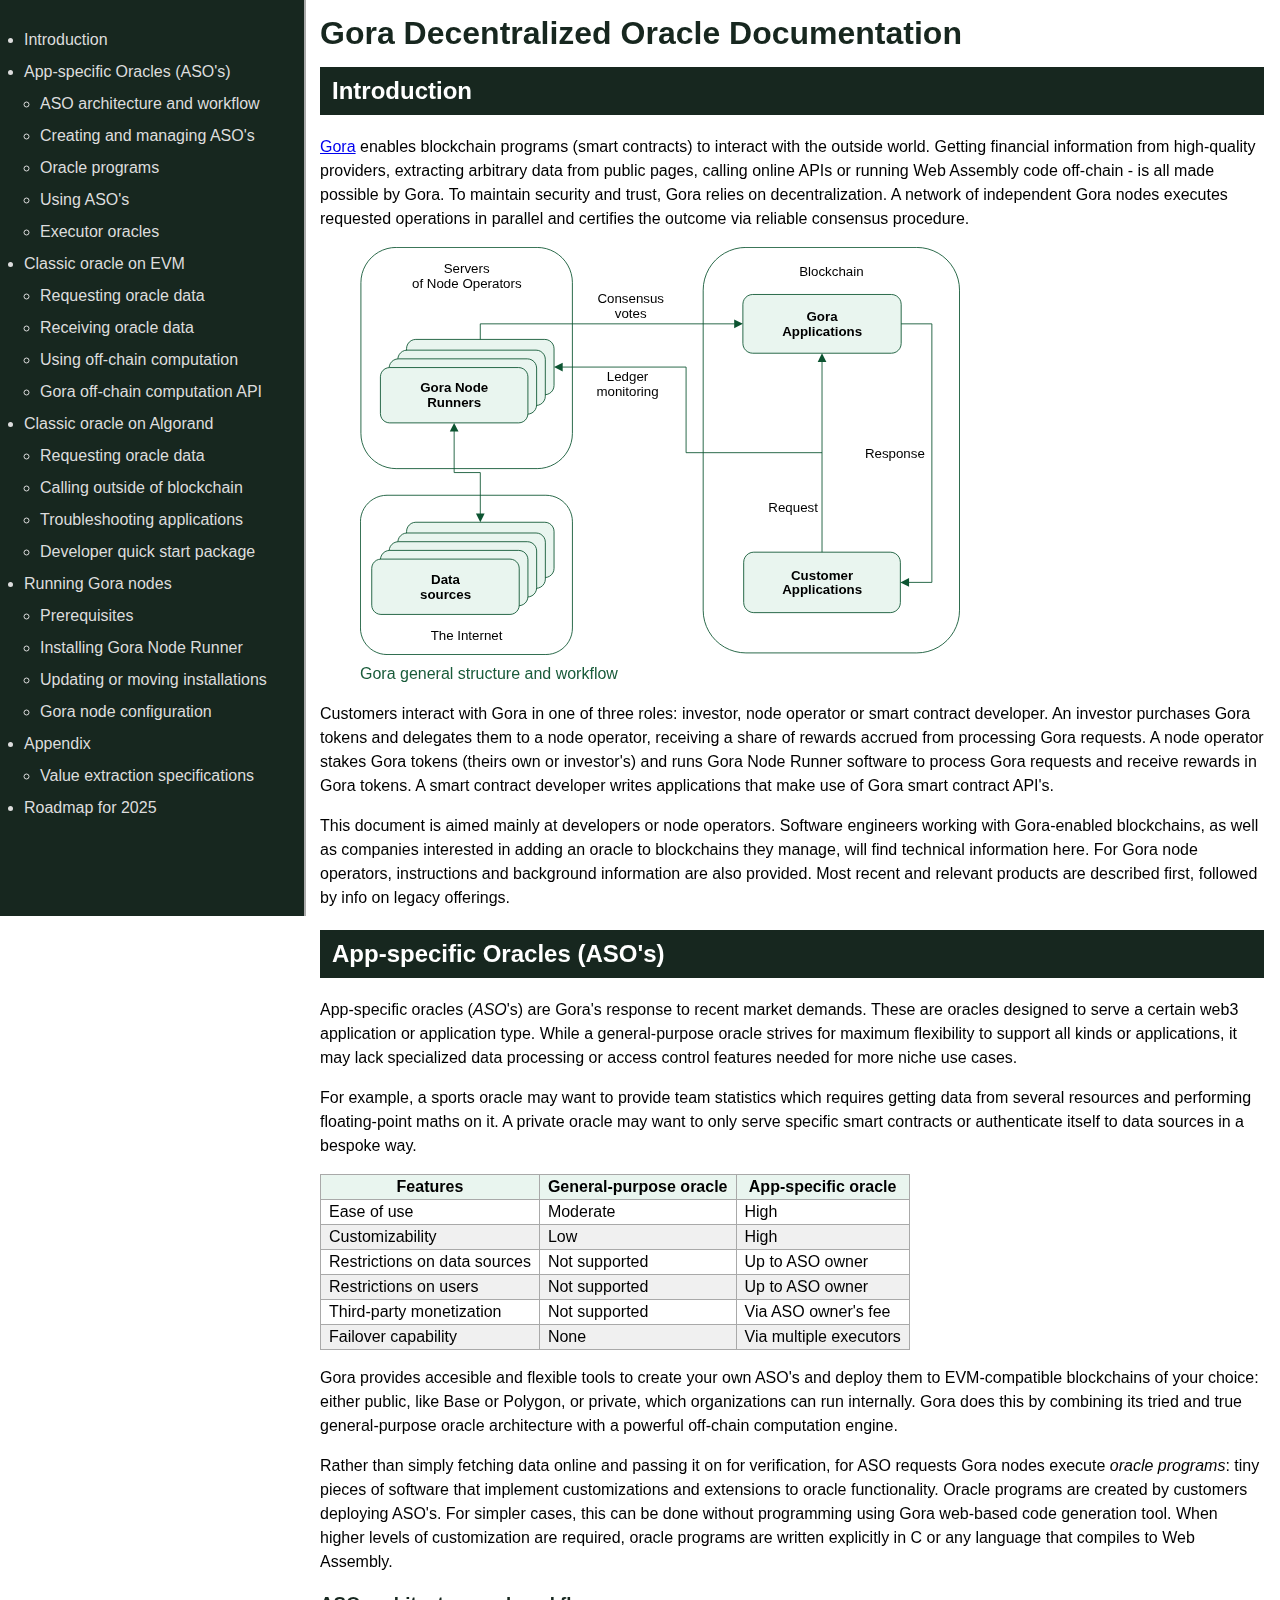
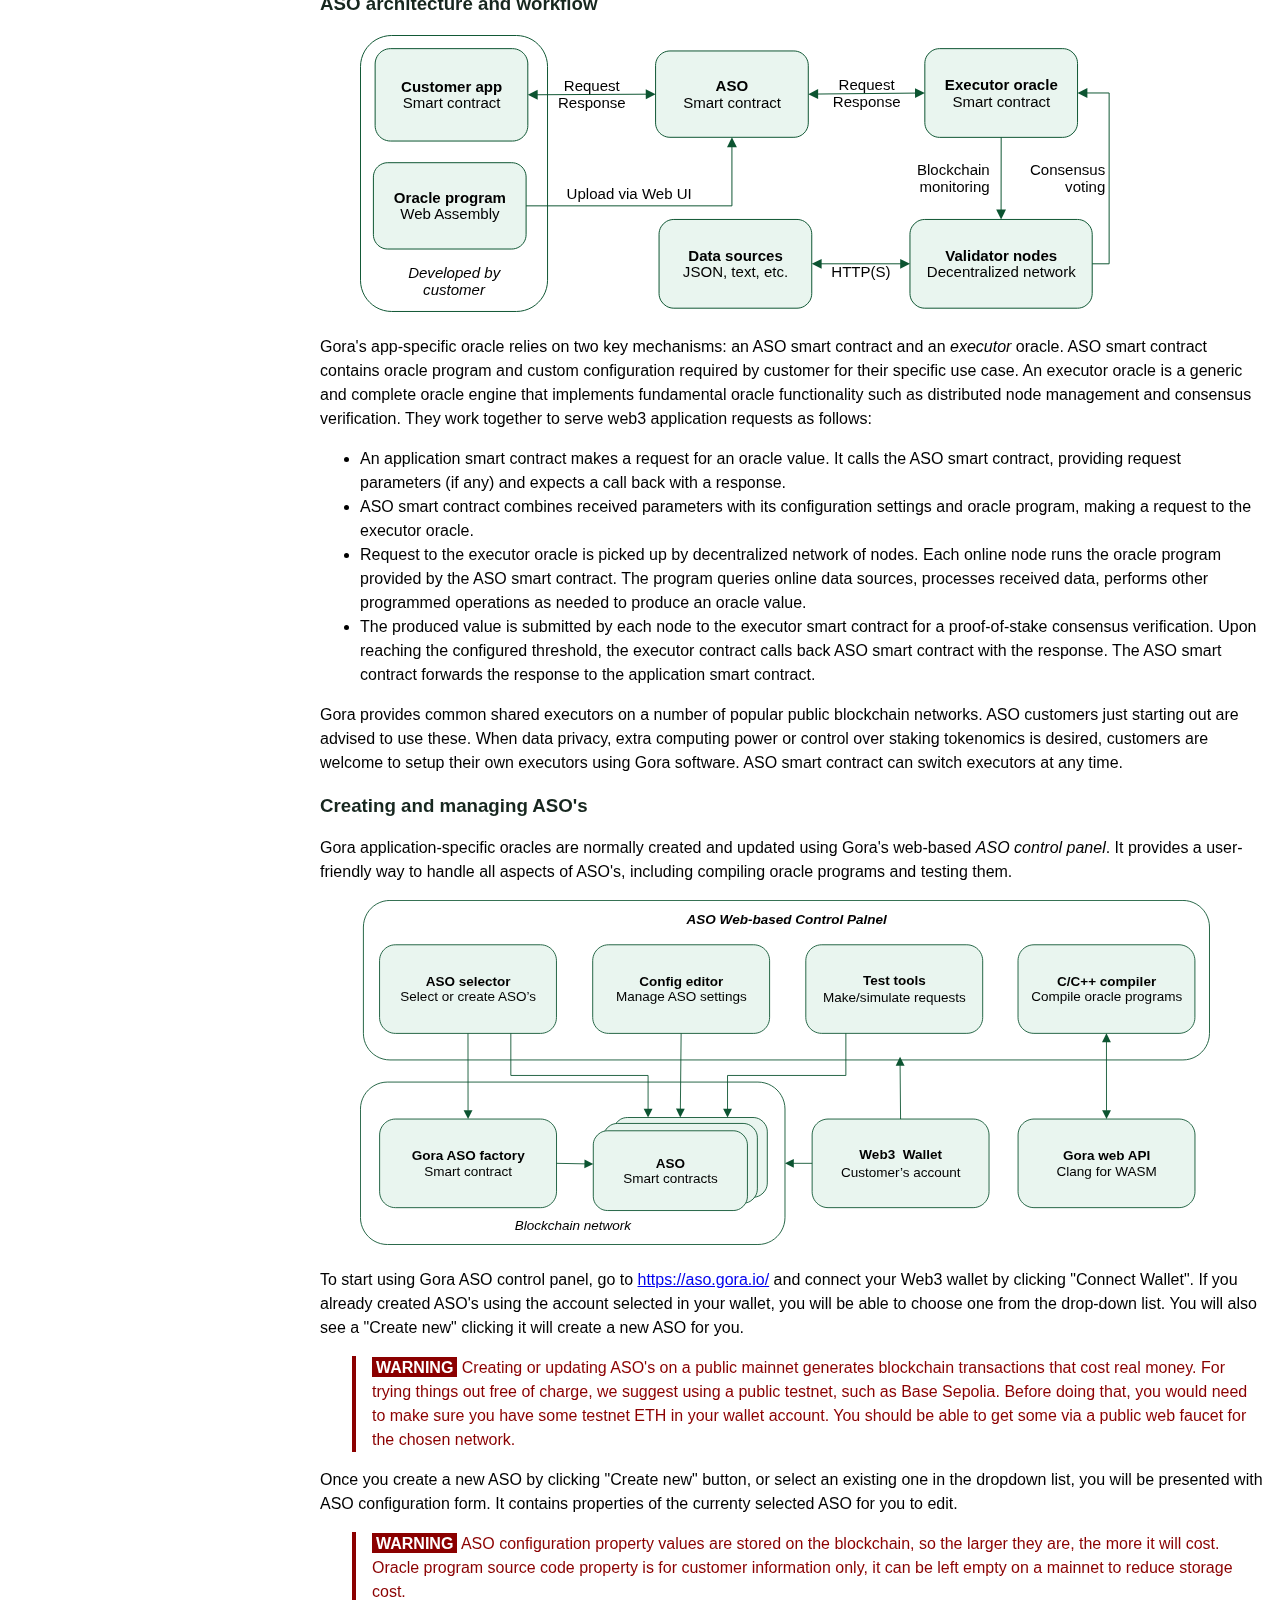
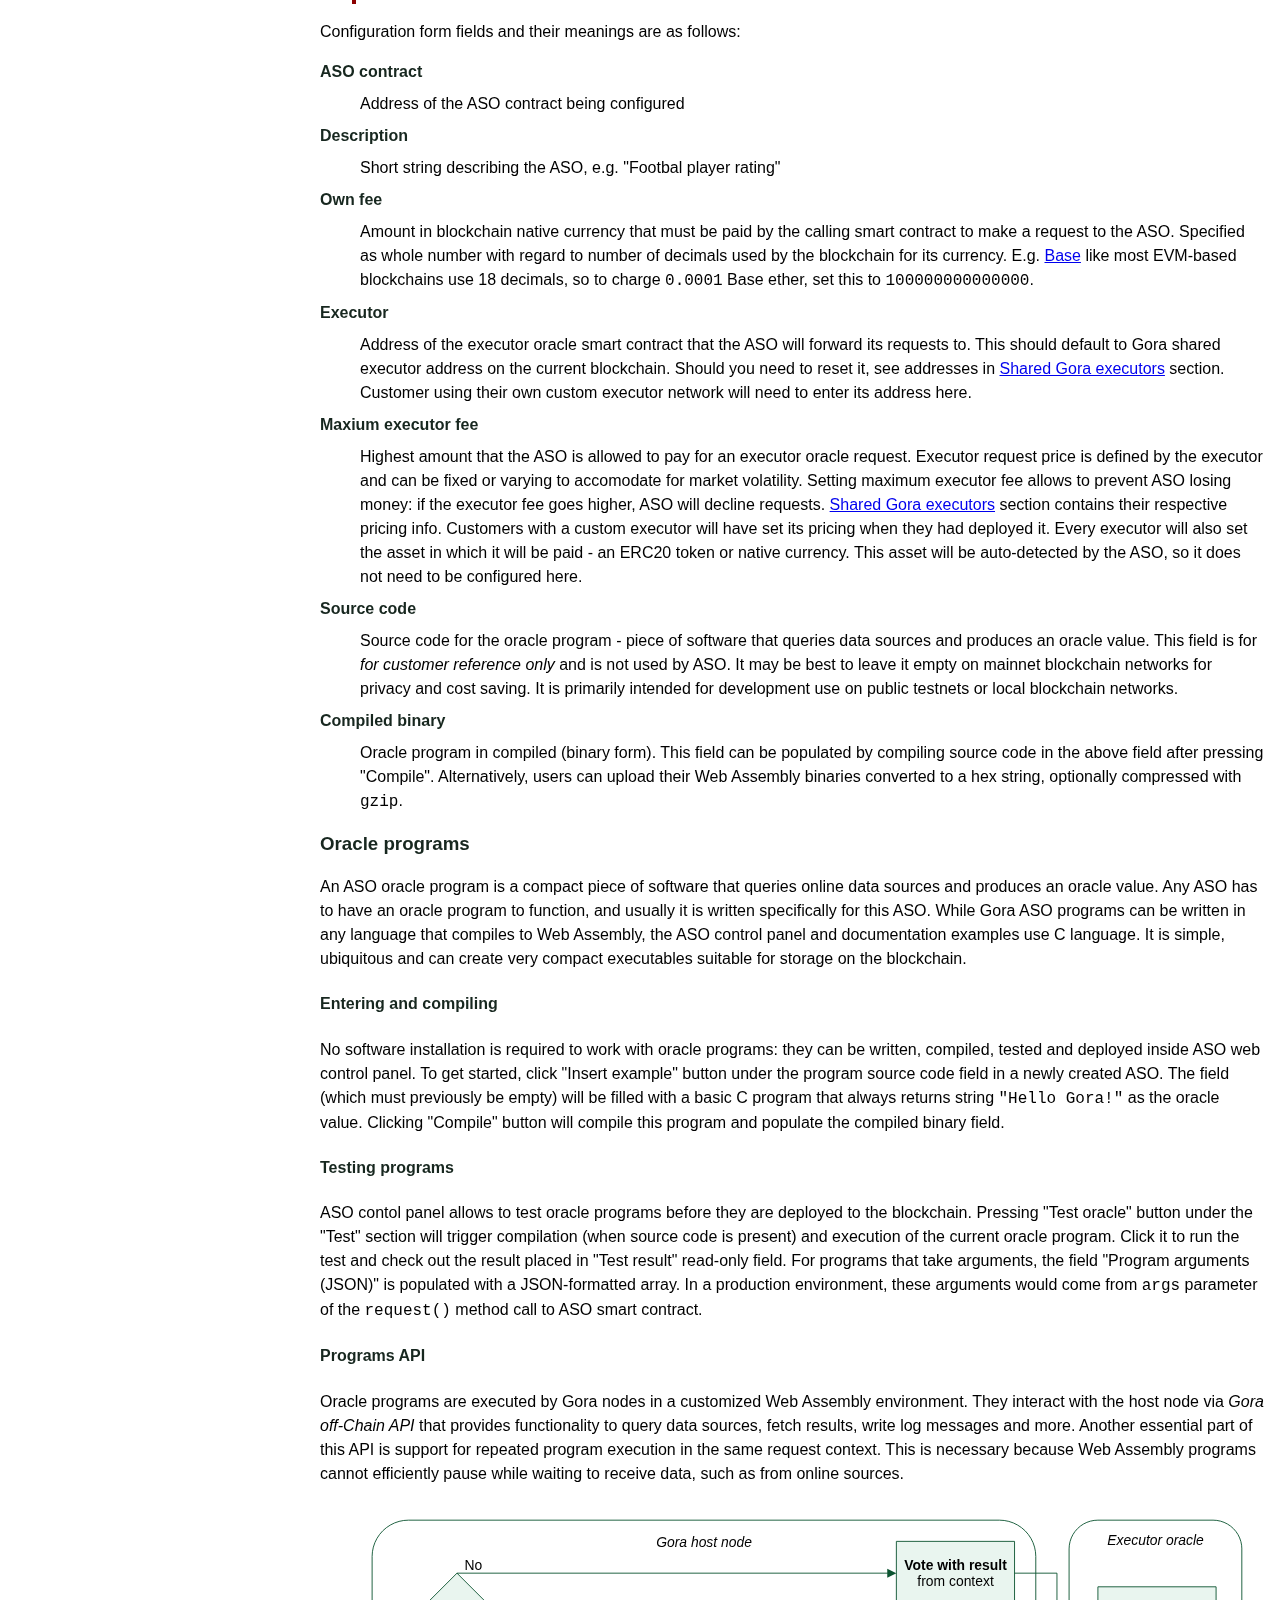
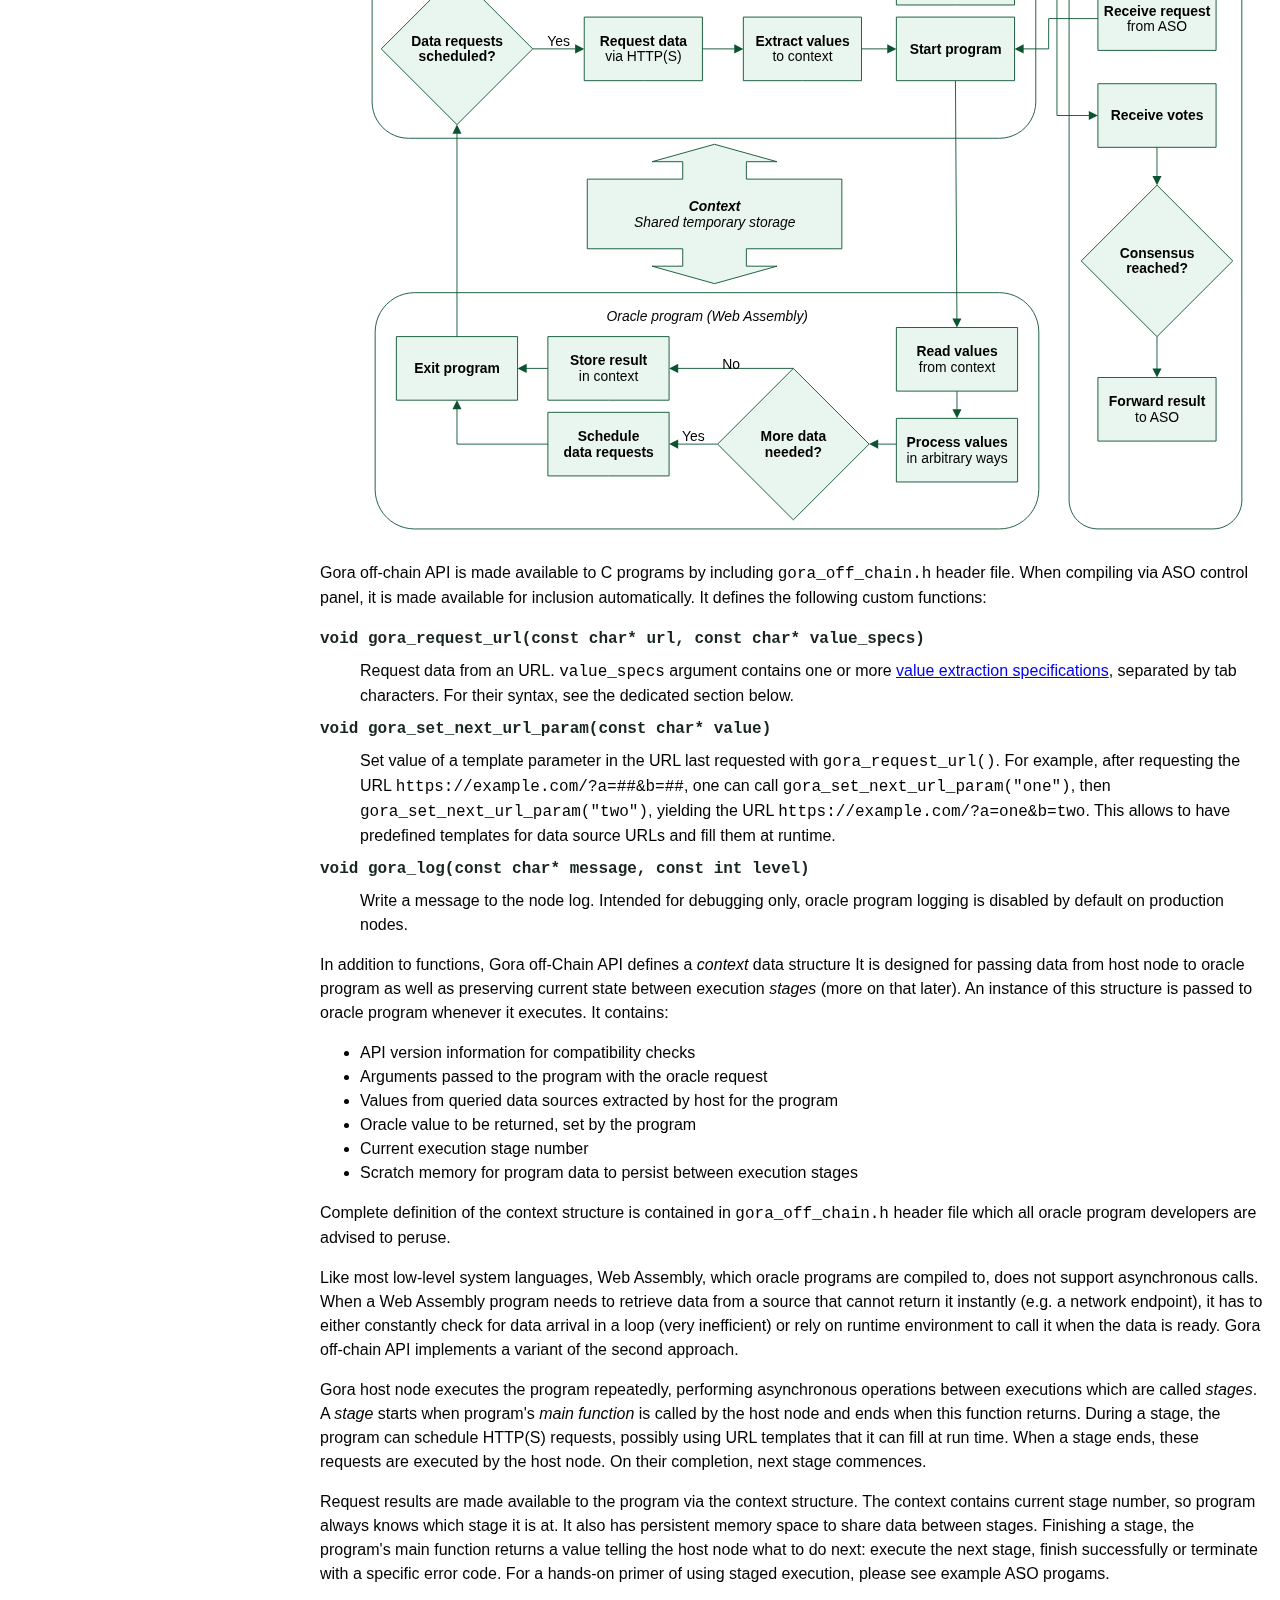
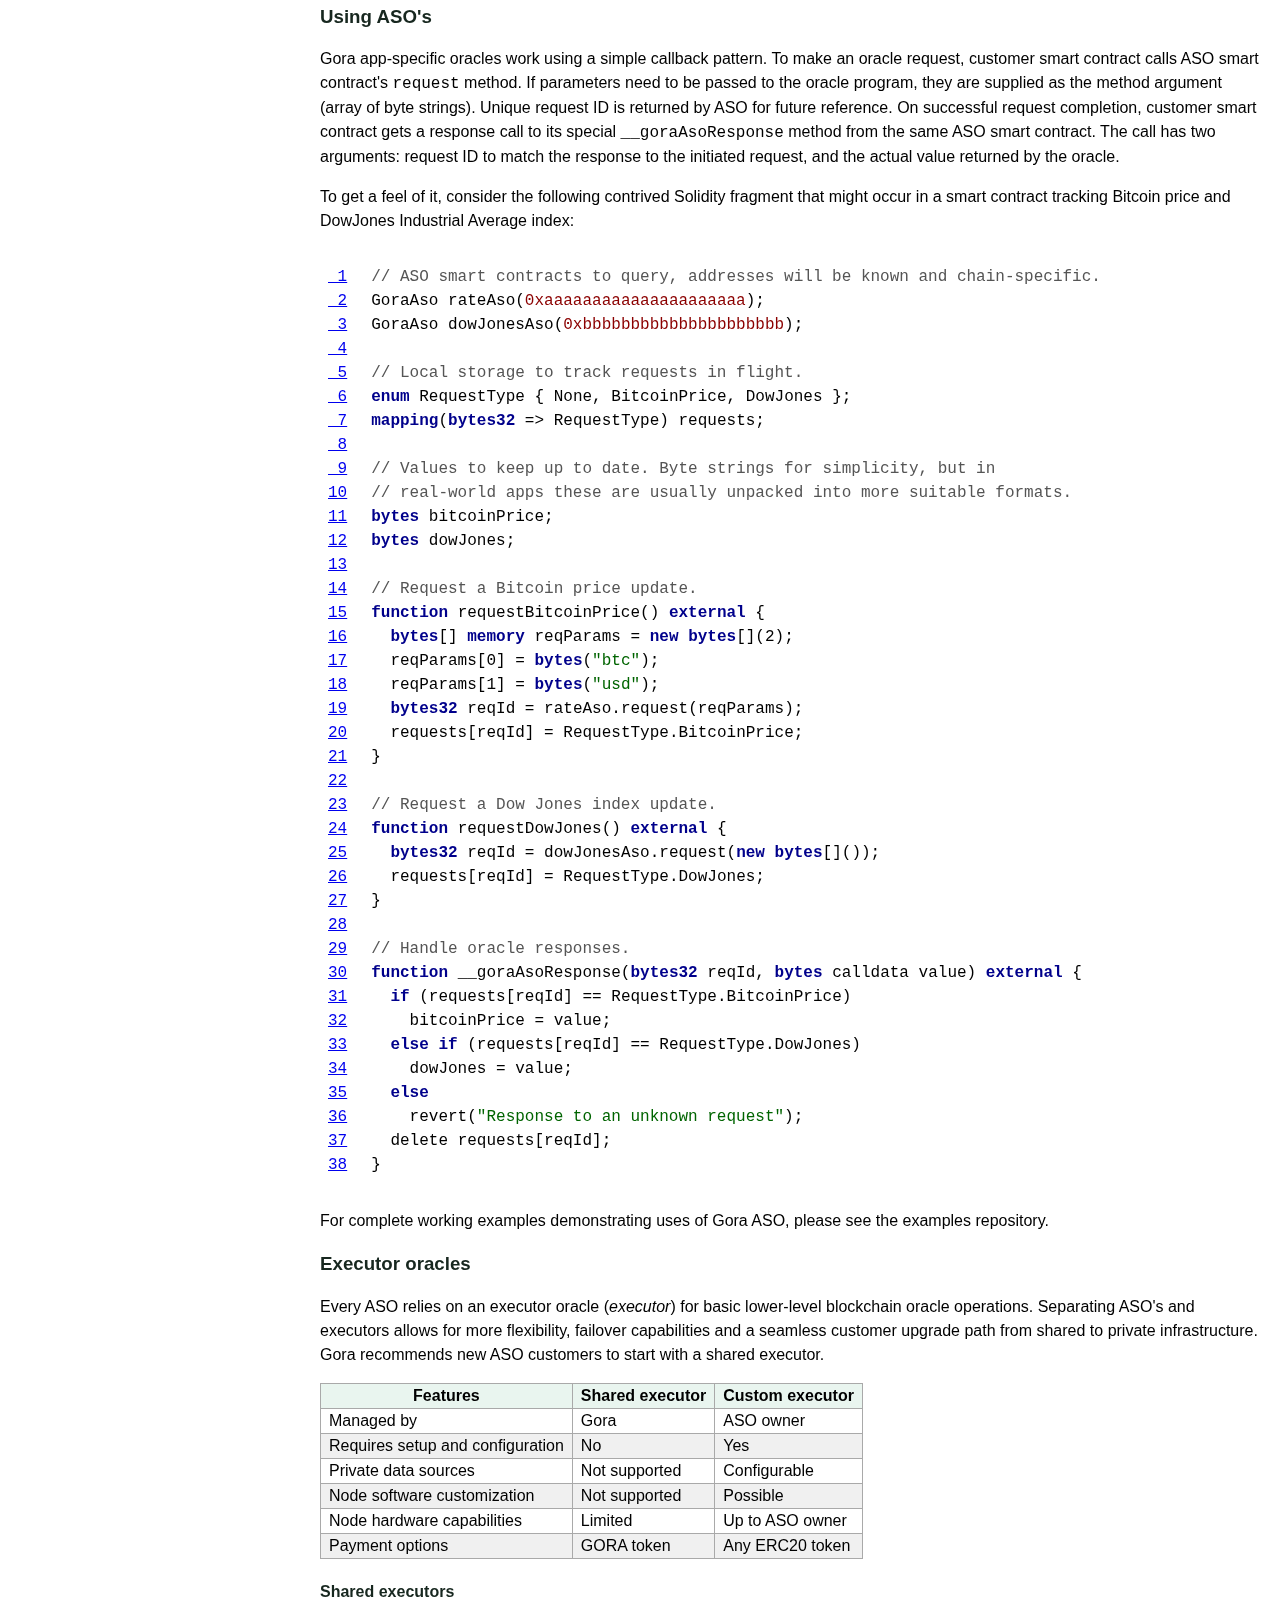
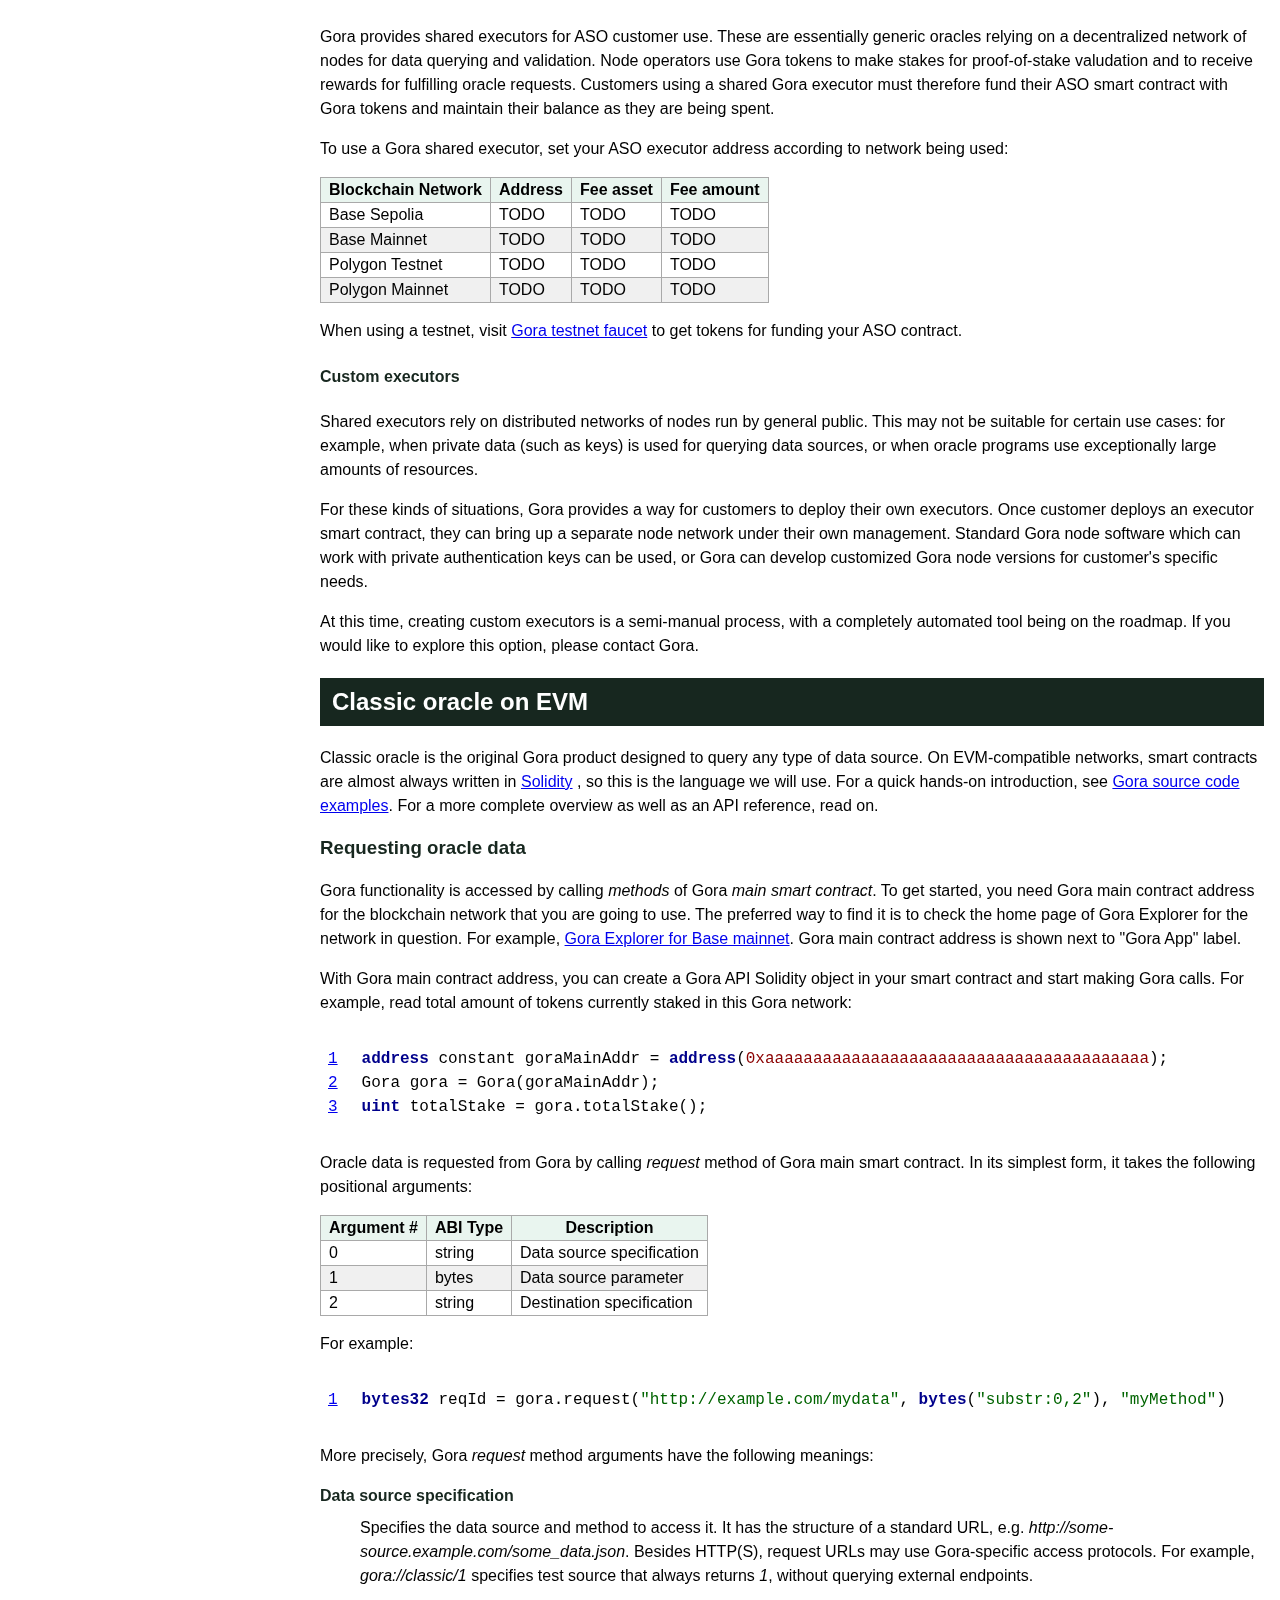
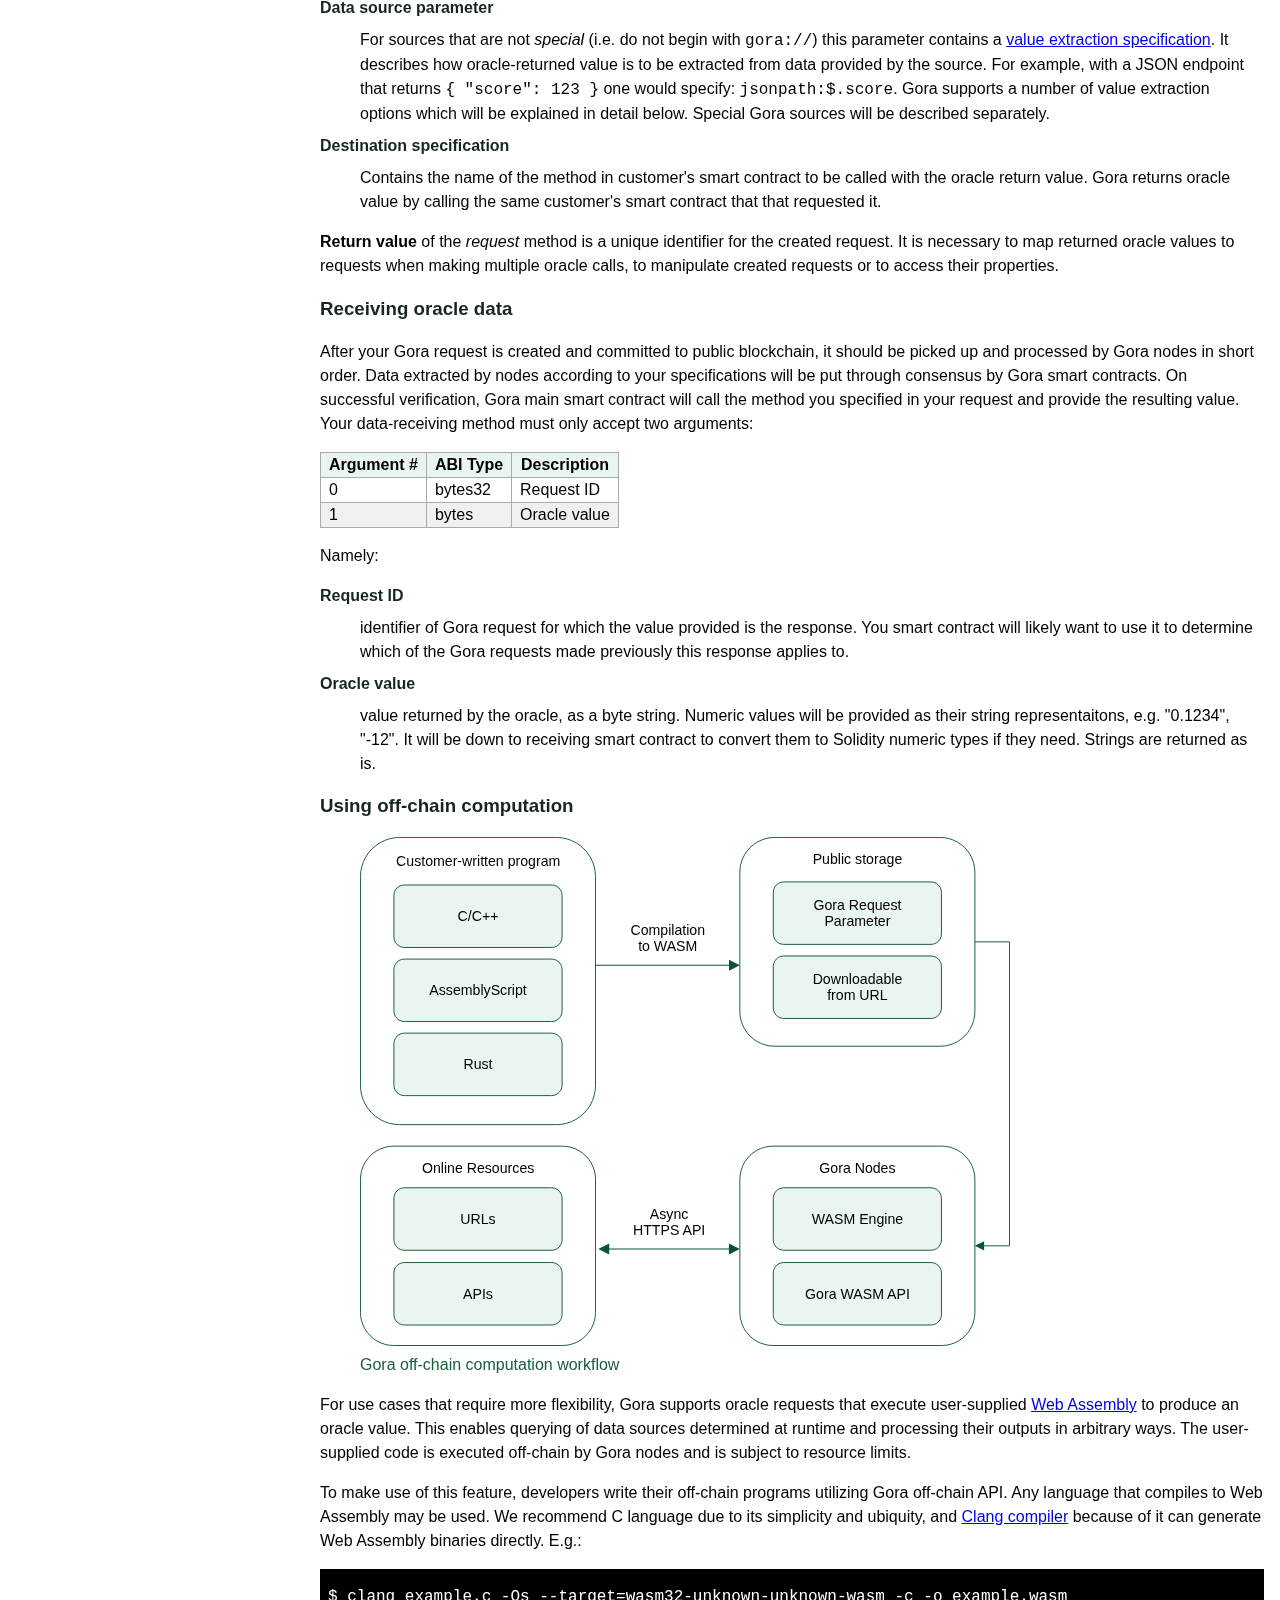
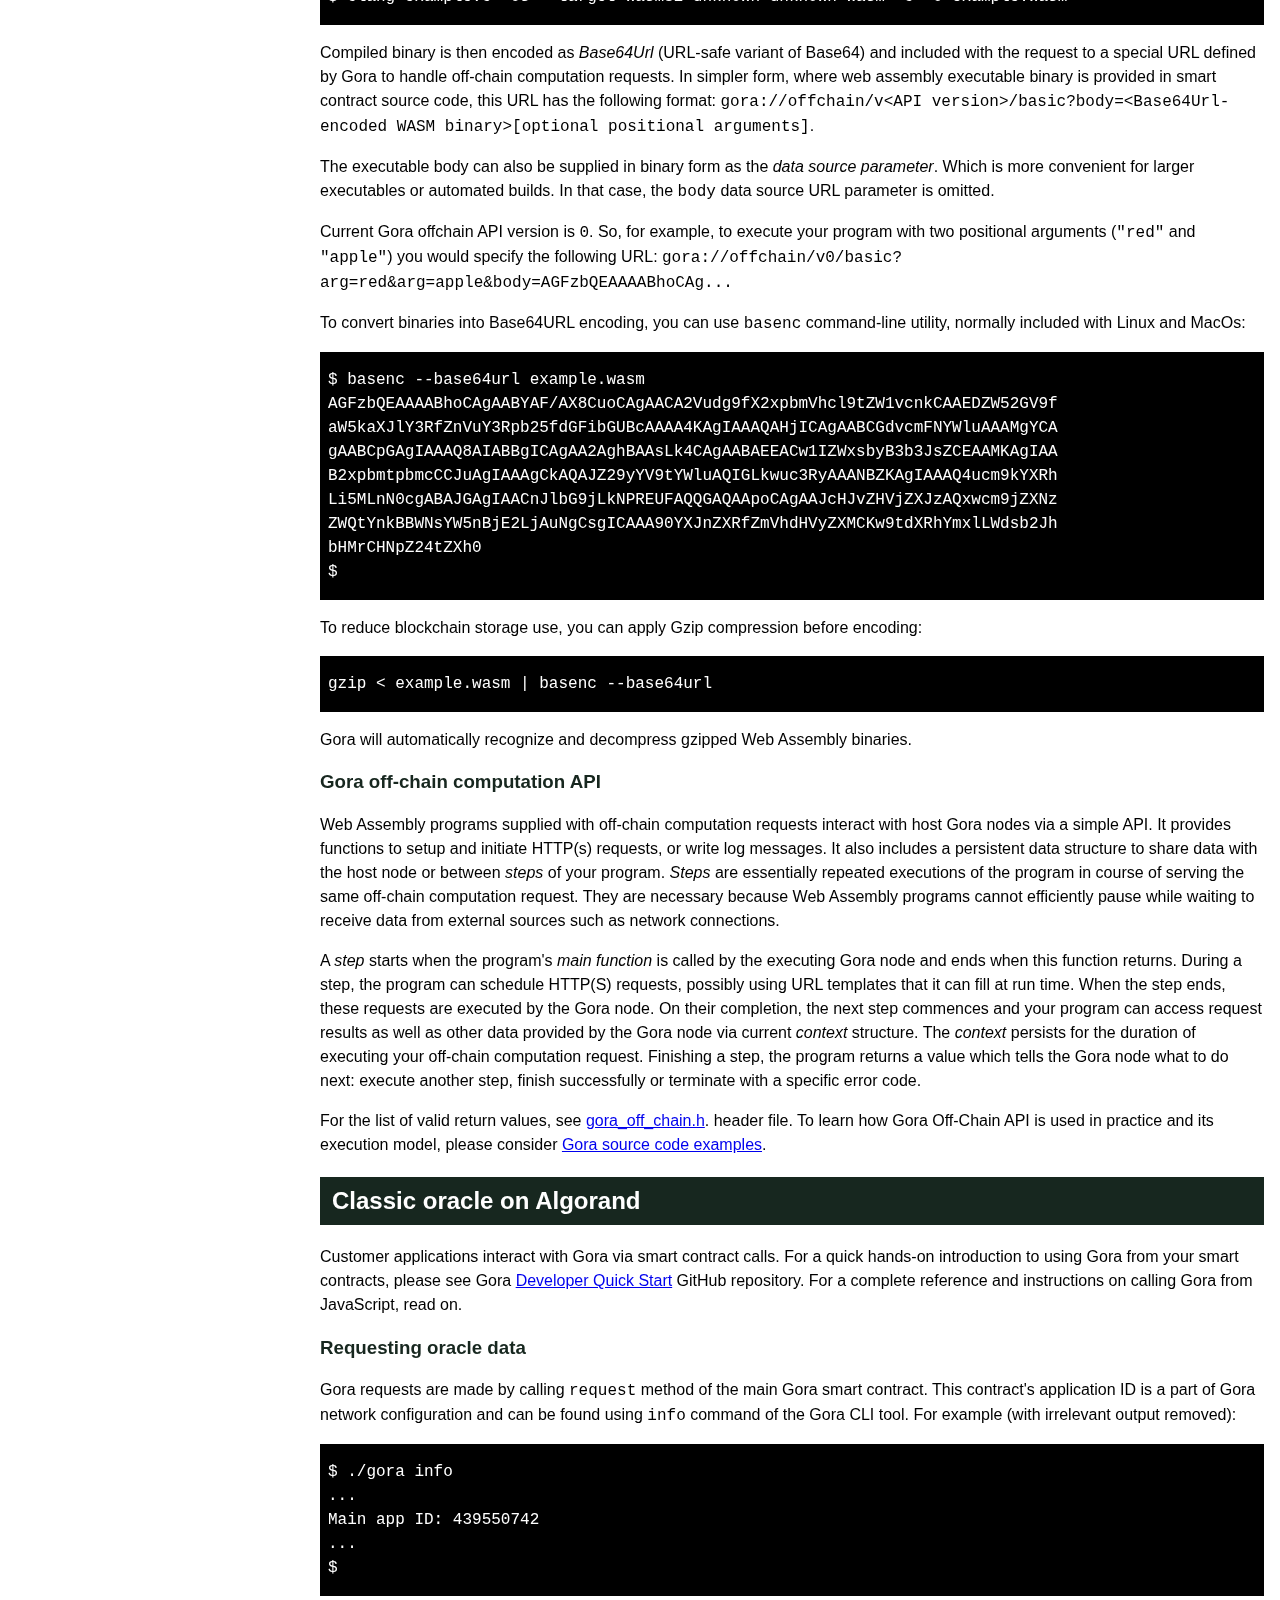
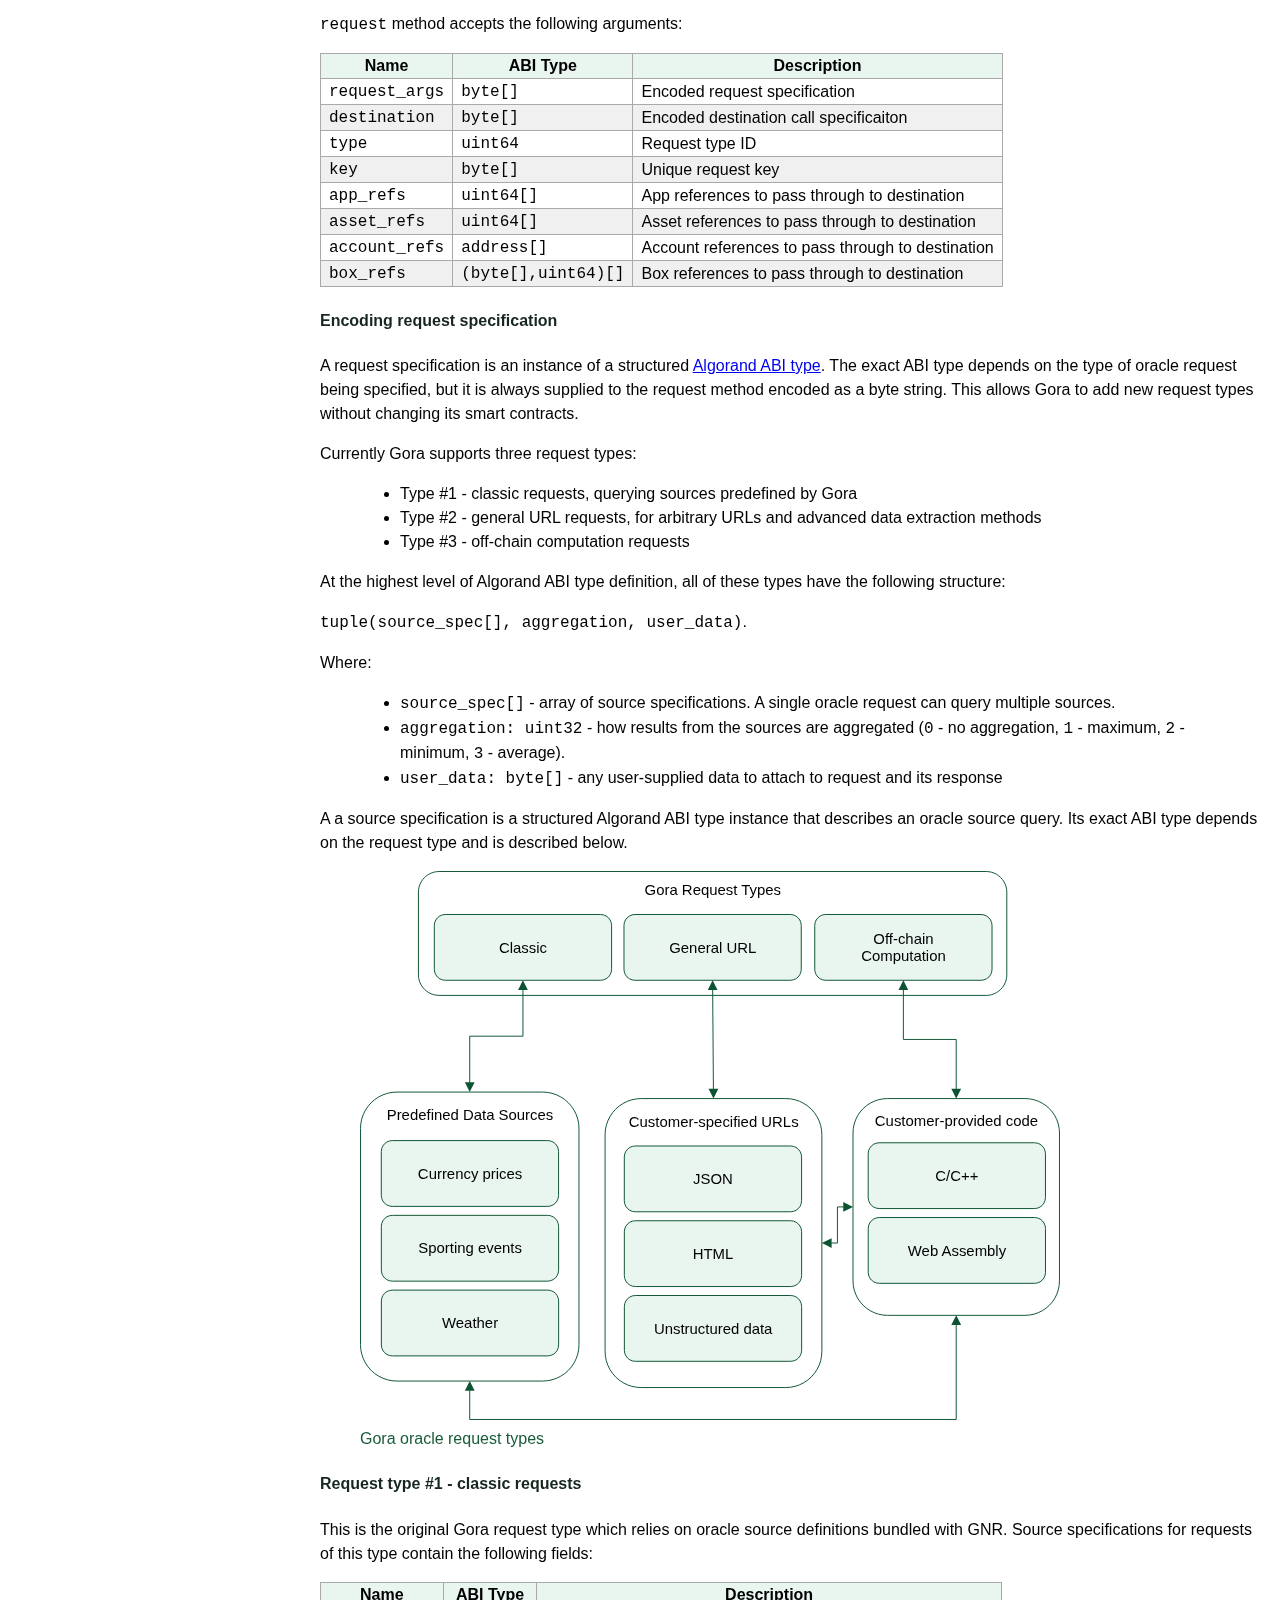
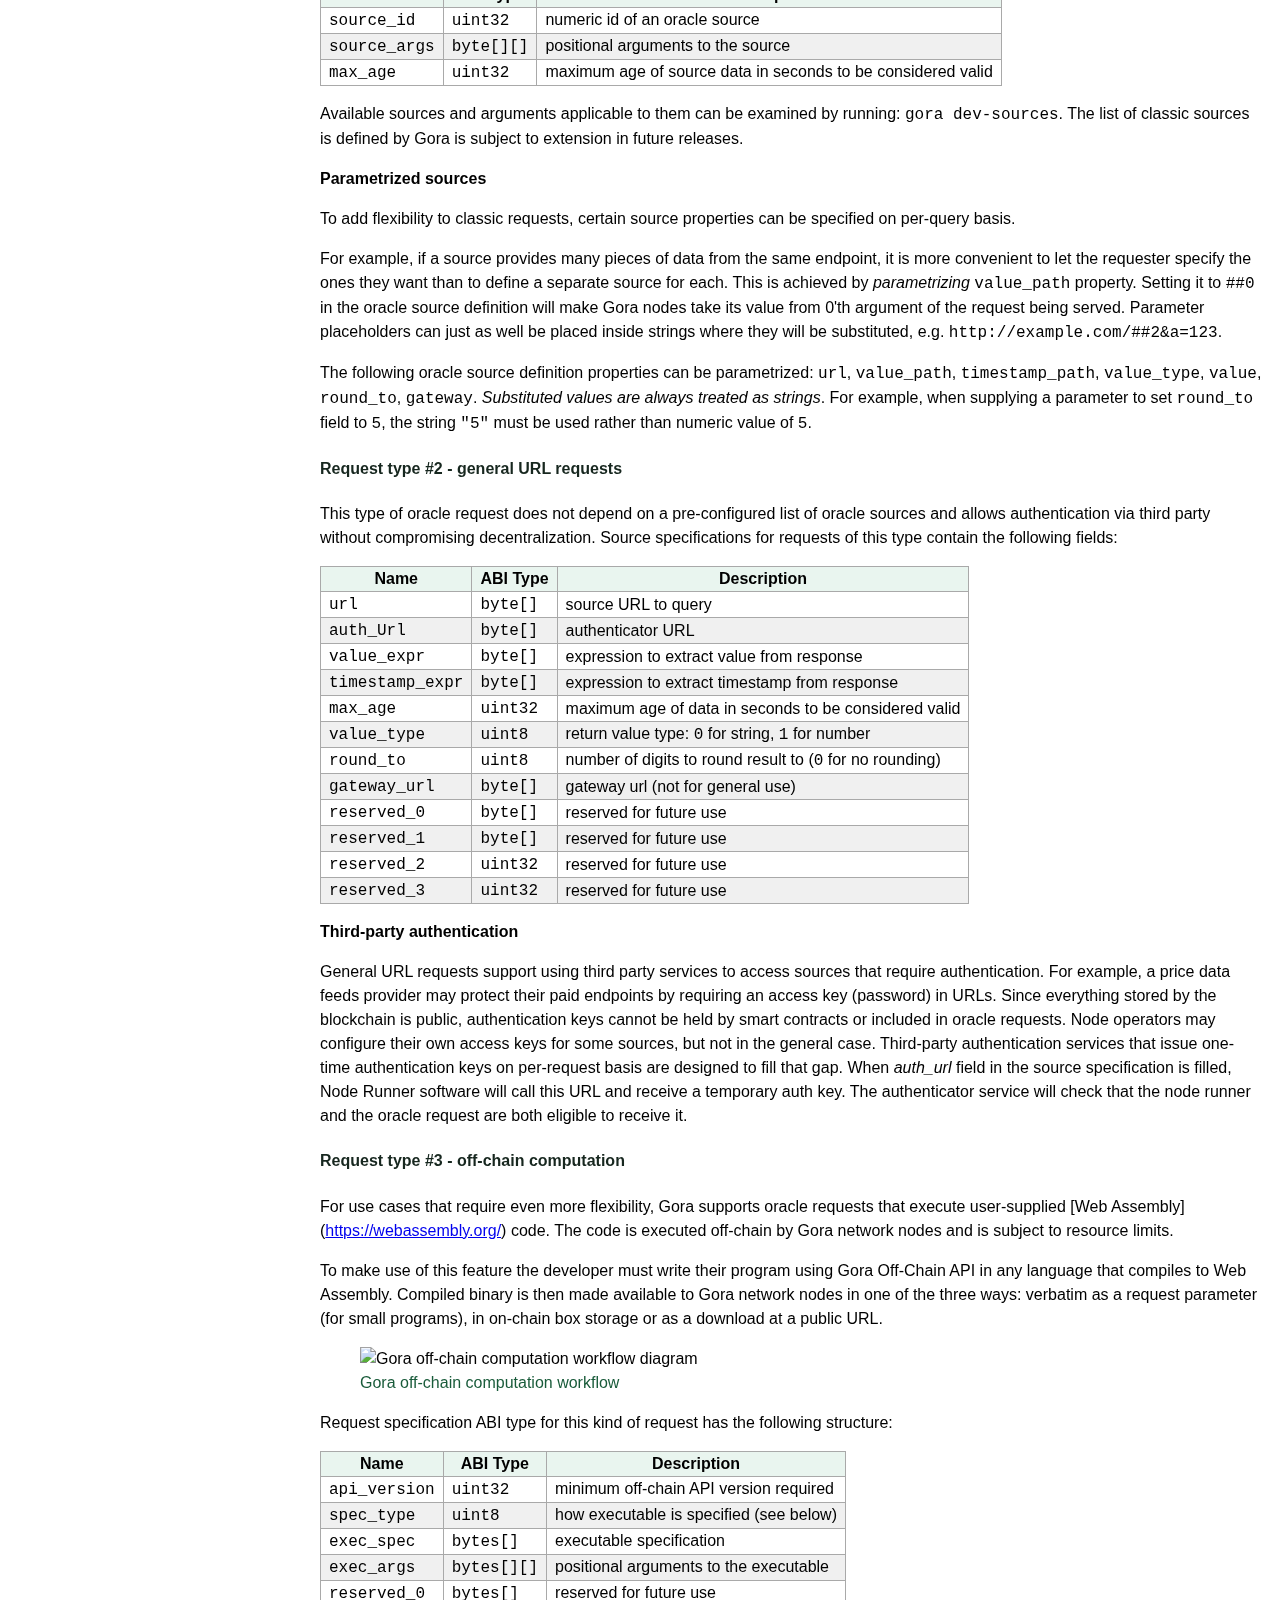
==== commit 3c880a4d: "Add Algorad DQS docs." ====
--- a/html/index.html
+++ b/html/index.html
@@ -75,6 +75,7 @@
                         <li><a href="#requesting-oracle-data-1">Requesting oracle data</a></li>
                         <li><a href="#calling-outside-of-blockchain">Calling outside of blockchain</a></li>
                         <li><a href="#troubleshooting-applications">Troubleshooting applications</a></li>
+                        <li><a href="#developer-quick-start-package">Developer quick start package</a></li>
                     </ul>
                 </li>
                 <li><a href="#running-gora-nodes">Running Gora nodes</a>
@@ -1032,6 +1033,120 @@
                     <p>To mininize risks of making error in repsonse handling, we recommend using Gora Python library available as a <a href="https://pypi.org/project/gora/">PIP package</a>.</p>
                 </section>
             </section>
+            <section id="developer-quick-start-package">
+                <h3>Developer quick start package</h3>
+                <p><a href="https://github.com/GoraNetwork/developer-quick-start">Developer Quick Start</a> (DQS) for Algorand is a package of code examples and scripts to help developers start using Gora from their blockchain applications. It is housed in a <a href="https://github.com/GoraNetwork/developer-quick-start">public GitHub repository</a> which contains:</p>
+                <blockquote>
+                    <ul>
+                        <li>Instructions on how to setup and use a local Gora development environment</li>
+                        <li>Example applications, also usable as templates</li>
+                        <li>Info on commands and tools for troubleshooting your Gora applications</li>
+                    </ul>
+                </blockquote>
+                <p>All DQS instructions are written and tested on Linux. Mac users reported success with most of the steps described here and are welcome to follow them at their own risk. Readers must be comfortable with using command-line tools, including tools for blockchain of their choice.</p>
+                <section id="setting-up-your-gora-development-environment-for-algorand">
+                    <h4>Setting up your Gora development environment for Algorand</h4>
+                    <p>There are four essential pieces to a Gora Algorand development environment:</p>
+                    <blockquote>
+                        <ul>
+                            <li>An Algorand node providing local simulated Algorand network</li>
+                            <li>Algorand Python libraries for smart contracts and blockchain APIs</li>
+                            <li>Deployed Gora smart contracts</li>
+                            <li>A Gora development-only node running and connected to the above</li>
+                        </ul>
+                    </blockquote>
+                    <p>The following Algorand software must be installed and functioning:</p>
+                    <blockquote>
+                        <ul>
+                            <li><a href="https://github.com/algorand/sandbox">Algorand Sandbox</a>.</li>
+                            <li><a href="https://github.com/algorand-devrel/beaker">Algorand Beaker framework</a></li>
+                        </ul>
+                    </blockquote>
+                    <p>Refer to documentation at the above links for download and installation instructions. If using a different package to setup your Algorand node, such as AlgoKit, find out its Algod API connection port number and have it handy. If it differs from <cite>4001</cite>, you will need to enter it during setup of Gora software.</p>
+                    <aside class="warning"><strong>WARNING!</strong> By default, Algorand Sandbox runs its local network automatically confirming new transactions on time period basis. This is currently the recommended mode for Gora app development. The "dev" mode of Algorand Sandbox which confirms every transaction instantly and places it in its own round is not currently supported. It is incompatible with security mechanisms of Gora smart contracts.</aside>
+                    <p>To install and configure Gora software for your development environment, run <cite>python3 setup.py</cite> and follow the prompts. Gora tools will be downloaded and config files created for you automatically in the checkout directory.</p>
+                    <aside class="warning"><strong>WARNING!</strong> Do NOT follow normal Gora node setup process.</aside>
+                    <p>When the above script finishes, you will have Gora smart contracts deployed to local network in your Algorand Sandbox install and a Gora node set up for them. This will form a local development-only single-node Gora network necessary to serve your locally tested applications.</p>
+                    <p>For local oracle requests to be served, your development Gora node must be running whenever they are made. There are two ways to ensure this. One is to run it temporarily from a script that executes your application test cycle. This is what example apps in this repository do; details can be gleaned from their source code. Another way is to run the node continuously for the duration of your development session. To start it with output to the terminal, change to the checkout directory and run: <code>GORA_CONFIG_FILE=./.gora ./gora_cli docker-start</code>. To make it run in the background, add <code>--background</code> switch to the above command; to see node's log messages, run <code>docker logs gora-nr-dev</code>.</p>
+                    <aside class="warning"><strong>WARNING!</strong> Do not add more nodes with non-zero stakes to this setup. It can break oracle consensus and stop request processing.*</aside>
+                </section>
+                <section id="example-applications">
+                    <h4>Example applications</h4>
+                    <p>This repository includes several example <a href="https://pyteal.readthedocs.io/en/stable/">PyTeal</a> applications demonstrating the use of Gora oracle. They will be considered below in the order of complexity. Example apps are built with Algorand's <a href="https://algorand-devrel.github.io/beaker/html/index.html">Beaker framework</a> and are commented to make them accessible for novice developers.</p>
+                    <aside class="warning"><strong>WARNING!</strong> Algorand's Beaker framework was updated at one point to replace Python subclassing with decorators as means of adding custom functionality. If you are using additional Beaker documentation or examples, make sure that they are current.</aside>
+                    <p>To run an example app, execute it with Python, e.g. <code>python example_const.py</code>. You should get an output like:</p>
+                    <pre class="terminal">Loading config from "./.gora"
+Main app ID: 1004
+Using local account ETKGKDOICCD7RQRX7TX24RAAM2WTHP7L4EGIORVLJEKZO7FWNY27RUTF3E
+Deploying the app...
+Done, txn ID: 3GH2465S6GPWRGHZQPHRQ7SHU7YOLXVPQVY64IJM2PVF4MSBM57A
+App ID: 1280
+App address: DPF45GKEB2H7P7HJNRHYNJXZTCSPWMLBIOFR5ZM6V2FJTPMNJ7C2VBQRHA
+Token asset ID: 1003
+Initializing app for GORA...
+Setting up Algo deposit...
+Setting up token deposit...
+Calling the app
+Confirmed in round: 16598
+Top txn ID: USH3IB32OH5QQHGKHQGWLTW46QCOEKWQGCJ472G6FXG2VG2LLHPA
+Running: "./gora docker-status"
+Background development Gora node not detected, running one temporarily
+Running: "./gora docker-start"
+Gora CLI tool, version N/A
+gora-nr-dev
+2023-11-13T13:28:26.679Z DEBUG Applying GORA_CONFIG environment variable
+2023-11-13T13:28:27.557Z INFO  Starting Gora Node Runner
+2023-11-13T13:28:27.909Z INFO  Version: "1.1.30"
+2023-11-13T13:28:27.909Z INFO  Built on: "Sat, 11 Nov 2023 22:07:48 GMT"
+2023-11-13T13:28:27.909Z INFO  Revision: "59652555bf372e85185d8cad47b99d3a8eb032ea"
+2023-11-13T13:28:27.909Z INFO  Smart contracts revision: "1535e07cc84cdfea2ac8d0ec4bcb854c9f7d21ba"
+2023-11-13T13:28:27.909Z INFO  Docker image: "107782235753.dkr.ecr.eu-central-1.amazonaws.com/gora-nr:v1.1.30"
+2023-11-13T13:28:27.910Z INFO  Docker image hash: "705d77c0330c8a1ddd07c1c2618e0ca5cf1debd583e4fa0b49d9f4fa2398a07b"
+2023-11-13T13:28:27.986Z DEBUG Blockchain server host is local, changing it to "host.docker.internal" to make it work under Docker
+2023-11-13T13:28:28.151Z INFO  Using Algorand API server: "http://host.docker.internal:4001/", port: "4001"
+2023-11-13T13:28:28.191Z DEBUG Block seed is available
+2023-11-13T13:28:28.195Z DEBUG Using network config override
+2023-11-13T13:28:28.258Z INFO  Main address: "I5EY62R2X5PSONSKWEEXZAUC5WZ3XQZPUQOA2RQKLFNKKKM5BPXWN7EFEQ"
+2023-11-13T13:28:28.258Z INFO  Participation address: "MA2XUHMW4F2HWJSXMX6GVFJSV4QDJLS4U2HDELEX75QQH2YE4LZSMVZIOE"
+2023-11-13T13:28:28.259Z INFO  Main smart contract: "1004"
+2023-11-13T13:28:28.259Z INFO  Voting smart contracts: "1010, 1014, 1018"
+2023-11-13T13:28:28.259Z INFO  Token asset ID: "1003"
+2023-11-13T13:28:28.261Z INFO  Last blockchain round: "16600"
+2023-11-13T13:28:28.266Z INFO  Staked amount: 1000000000000 microGORA
+2023-11-13T13:28:28.266Z INFO  Deposits: 70000 microALGO, 7000000000 microGORA
+2023-11-13T13:28:28.324Z INFO  Oracle sources set up: 31
+2023-11-13T13:28:28.401Z INFO  Processing round "16598" only
+2023-11-13T13:28:28.419Z DEBUG Handling call "main#1004.request" from "DPF45GKEB2H7P7HJNRHYNJXZTCSPWMLBIOFR5ZM6V2FJTPMNJ7C2VBQRHA", round "16598"
+2023-11-13T13:28:28.423Z INFO  Processing oracle request "2L7P3TYMSNBMBGMW2RFZESVXYB4W5NFH42KG5GBTU6UY53ZBIOIQ", destination: "1280.handle_oracle_const"
+2023-11-13T13:28:28.424Z DEBUG Querying source #1, args:
+2023-11-13T13:28:28.424Z DEBUG Result #0, source "1": 1, for "2L7P3TYMSNBMBGMW2RFZESVXYB4W5NFH42KG5GBTU6UY53ZBIOIQ"
+2023-11-13T13:28:28.425Z DEBUG Result for "2L7P3TYMSNBMBGMW2RFZESVXYB4W5NFH42KG5GBTU6UY53ZBIOIQ": 1 (number, single)
+2023-11-13T13:28:28.433Z DEBUG Using seed: "0x9d2b280c6aacbff4357c2f1fc0ba0e94f46160f4a2368f763a947944878abc86"
+2023-11-13T13:28:28.438Z DEBUG Alloted "999982301" vote(s) for "2L7P3TYMSNBMBGMW2RFZESVXYB4W5NFH42KG5GBTU6UY53ZBIOIQ", zIndex: "4"
+2023-11-13T13:28:28.456Z DEBUG Creating verify txn to vote on "2L7P3TYMSNBMBGMW2RFZESVXYB4W5NFH42KG5GBTU6UY53ZBIOIQ": { suggestedParams: { flatFee: true, fee: 0, firstRound: 16599, lastRound: 16608, genesisID: 'sandnet-v1', genesisHash: 'RXrzSgzbMh2FXnMJPwqL2UGeyIdbiks2G1oUvDS7fA8=', minFee: 1000 }, from: 'GBS6GNRJIOD3SFHQGCXT7QBUF2V6G7HHG7J3M3XYSAF57FIN4RN53DTRTU', appIndex: 1004, appArgs: [ '0x23fd2961', '0x46a261eaa8af75c2af39cc8232d849fb77def96e264a6fb02b14e5563a2e9ac5ff3513bc613405c6461898523280e17596543f4da7461910f4cb8662b6437d87', '0xf02acf8d37b7ae2d55be012bebbaab21322aea4ec214c5ba5b1def593906b29c1949842a74e904b7b7030ab6d003e6ccebab7efa7e7fa897a09e6bdc4cfac4eb9f11f6930761335de7b57f0643dd4108', '0x9d2b280c6aacbff4357c2f1fc0ba0e94f46160f4a2368f763a947944878abc86', '0x0000000000000001', '0x0000000000000002', '0x0000000000000003', '0x0000000000000001', '0x8ca52b2d1e080d74325852bf3d76bd6a8c4b335c198cab591e67df8e27476e6a', '[base64]', '0x0000000000000004' ], accounts: [ 'MA2XUHMW4F2HWJSXMX6GVFJSV4QDJLS4U2HDELEX75QQH2YE4LZSMVZIOE', 'I5EY62R2X5PSONSKWEEXZAUC5WZ3XQZPUQOA2RQKLFNKKKM5BPXWN7EFEQ', 'VSFZF5BRBVJY7P5QQN73JQ27DX3RP6PWSHW4I3SFFFZYFNTGCM3ZC2DHLE', 'TXOSQXBISHFXJMQ3FO5NVB6EFGCFTQZWPJDX5M56N4AOLS4OWKXAPCZFSY' ], foreignApps: [ 1010 ], boxes: [ { appIndex: 1004, name: '0x8ca52b2d1e080d74325852bf3d76bd6a8c4b335c198cab591e67df8e27476e6a' }, { appIndex: 1004, name: '0x3a66f2b5dba56c2aac3705641397a3aa5c8ee4f5c3ee84877e80346a9cb48bb5' }, { appIndex: 1010, name: '0x8d6884389847ca9e3d115a7fdac390ac42b04ed8a1cb57c532181afe549ccebe' } ], onComplete: 0 }
+2023-11-13T13:28:28.463Z DEBUG Blockchain-voting on "2L7P3TYMSNBMBGMW2RFZESVXYB4W5NFH42KG5GBTU6UY53ZBIOIQ", seed: "0x9d2b280c6aacbff4357c2f1fc0ba0e94f46160f4a2368f763a947944878abc86" (real), VRF proof: "0xf02acf8d37b7ae2d55be012bebbaab21322aea4ec214c5ba5b1def593906b29c1949842a74e904b7b7030ab6d003e6ccebab7efa7e7fa897a09e6bdc4cfac4eb9f11f6930761335de7b57f0643dd4108", VRF result: "0x46a261eaa8af75c2af39cc8232d849fb77def96e264a6fb02b14e5563a2e9ac5ff3513bc613405c6461898523280e17596543f4da7461910f4cb8662b6437d87", request round: "16598", round window: "16599" - "16608"
+2023-11-13T13:28:28.478Z DEBUG Calling "voting#1010.vote" by "MA2XUHMW4F2HWJSXMX6GVFJSV4QDJLS4U2HDELEX75QQH2YE4LZSMVZIOE", id: "23e1ed9b96248aff", args: { suggestedParams: { flatFee: true, fee: 2000, firstRound: 16599, lastRound: 16608, genesisID: 'sandnet-v1', genesisHash: 'RXrzSgzbMh2FXnMJPwqL2UGeyIdbiks2G1oUvDS7fA8=', minFee: 1000 }, method: 'vote', methodArgs: [ '0x46a261eaa8af75c2af39cc8232d849fb77def96e264a6fb02b14e5563a2e9ac5ff3513bc613405c6461898523280e17596543f4da7461910f4cb8662b6437d87', '0xf02acf8d37b7ae2d55be012bebbaab21322aea4ec214c5ba5b1def593906b29c1949842a74e904b7b7030ab6d003e6ccebab7efa7e7fa897a09e6bdc4cfac4eb9f11f6930761335de7b57f0643dd4108', '0x408f600000000000', '0x4094000000000000', '0xbbdd1de0', '0x1bcbce99440e8ff7fce96c4f86a6f998a4fb3161438b1ee59eae8a99bd8d4fc5', '0x4935455936325232583550534f4e534b574545585a41554335575a3358515a5055514f413252514b4c464e4b4b4b4d35425058574e3745464551', '0x3ff0000000000000', '[base64]', '0x41cdcd426e800000', '0x4010000000000000', '0x00' ], note: '', appID: 1010, sender: 'MA2XUHMW4F2HWJSXMX6GVFJSV4QDJLS4U2HDELEX75QQH2YE4LZSMVZIOE', boxes: [ { appIndex: 1010, name: '0x47498f6a3abf5f27364ab1097c8282edb3bbc32fa41c0d460a595aa5299d0bef' }, { appIndex: 1010, name: '0x6e8e497a81d11786378b1419468bf2315758b0e1b6bfc4ecd4c8837bd48580f0' } ], appAccounts: [], appForeignApps: [], appForeignAssets: [], lease: '0xd2fefdcf0c9342c09996d44b924ab7c0796eb4a7e6946e9833a7a98eef214391' }
+2023-11-13T13:28:34.589Z INFO  Submitted 999982301 vote(s) on request "2L7P3TYMSNBMBGMW2RFZESVXYB4W5NFH42KG5GBTU6UY53ZBIOIQ"
+Waiting for for oracle return value (up to 10 seconds)
+Received oracle value: 1.0</pre>
+                    <p>Note the last line: <code>Received oracle value: 1.0</code>. It shows the value returned by the oracle which has been successfully processed and stored by the executed app. If your Gora development node is already running, the date-prefixed log messages above will be found in its output rather than in script's output above. Let us now look at example apps in more detail.</p>
+                    <dl>
+                        <dt>Basic example: <a href="https://github.com/GoraNetwork/developer-quick-start/blob/main/example_const.py">example_const.py</a></dt>
+                        <dd>Demonstrates the use of Gora in most simple and detailed way. It makes a query to a special built-in test source which always returns the value of <code>1</code>. The request is prepared without using Gora support libary, to make the process more explicit. Since no external sources are queried, this example can even be run offline.</dd>
+                        <dt>Classic example: <a href="https://github.com/GoraNetwork/developer-quick-start/blob/main/example_classic.py">example_classic.py</a></dt>
+                        <dd>Demonstrates the use of Gora with predefined data sources. These sources are pre-configured under fixed numeric ID's, with more of them potentially being added in future releases. This and following examples use Gora Python library to simplify oracle request building. This is the recommended approach for production use. The classic example queries two currency rates and returns the maximum of the these. The source #7 is queried in both cases, but different sources can be used just as well. Source #7 uses a paid data provider that requires authentication. It is enabled by specifying <code>##signKey</code> as the second source parameter which makes Gora nodes generate a temporary <em>signature key</em> bound to the request and the node. The data source server being queried will check the validity of the request and the node's stake on the blockchain. This allows opening a data source to Gora users only without requiring them to provide authentication data or exposing it on the blockchain.</dd>
+                        <dt>General URL example: <a href="https://github.com/GoraNetwork/developer-quick-start/blob/main/example_url.py">example_url.py</a></dt>
+                        <dd>Shows how to use Gora for fetching data from arbitrary URLs. Data from URL responses can be extracted with a variety of methods such as JSONPath, XPath, regular expressions, or substring specifications. Two key differences from the previous example are the request parameters and dummy method calls. The latter is necessary for increasing op code budget of the request transaction, to accomodate the needs of more the flexible request type. To issue such requests with more URLs, you may need to add more <code>do_nothing_N()</code> dummy methods and increase 4th parameter of <code>run_demo_app()</code> to raise op code budget even more.</dd>
+                        <dt>Off-chain computation example: <a href="https://github.com/GoraNetwork/developer-quick-start/blob/main/example_offchain.py">example_offchain.py</a></dt>
+                        <dd>Demonstrates Gora's arbitrary off-chain computation capability. It takes a UK postal code, geolocates it via third-party free API, then queries another free API and returns current air temperature at the location. The C source code accomplishing this can be found in <code>example_off_chain_multi_step.c</code>. The WebAssembly resulting from compilation of this code is included in the example app verbatim, as a byte string constant. For more off-chain executable specification options as well as other details on the off-chain computation feature, refer to Gora off-chain API documentation.</dd>
+                    </dl>
+                </section>
+                <section id="troubleshooting">
+                    <h4>Troubleshooting</h4>
+                    <p>Algorand [Dapp Flow](<a href="https://app.dappflow.org/explorer/home">https://app.dappflow.org/explorer/home</a>) web app can be used to inspect and related application transactions. To connect it to your local Algorand network, open the drop-down menu under the logo in the top left cornet and select "Sandbox". Use application or transaction IDs from the tested app output to find and inspect transactions of interest.</p>
+                    <aside class="warning"><strong>WARNING!</strong> You may get an error message from Dapp Flow about "disabled parameter: application-id". This is a minor issue and should not affect operation.</aside>
+                </section>
+            </section>
         </section>
         <section id="running-gora-nodes">
             <h2>Running Gora nodes</h2>
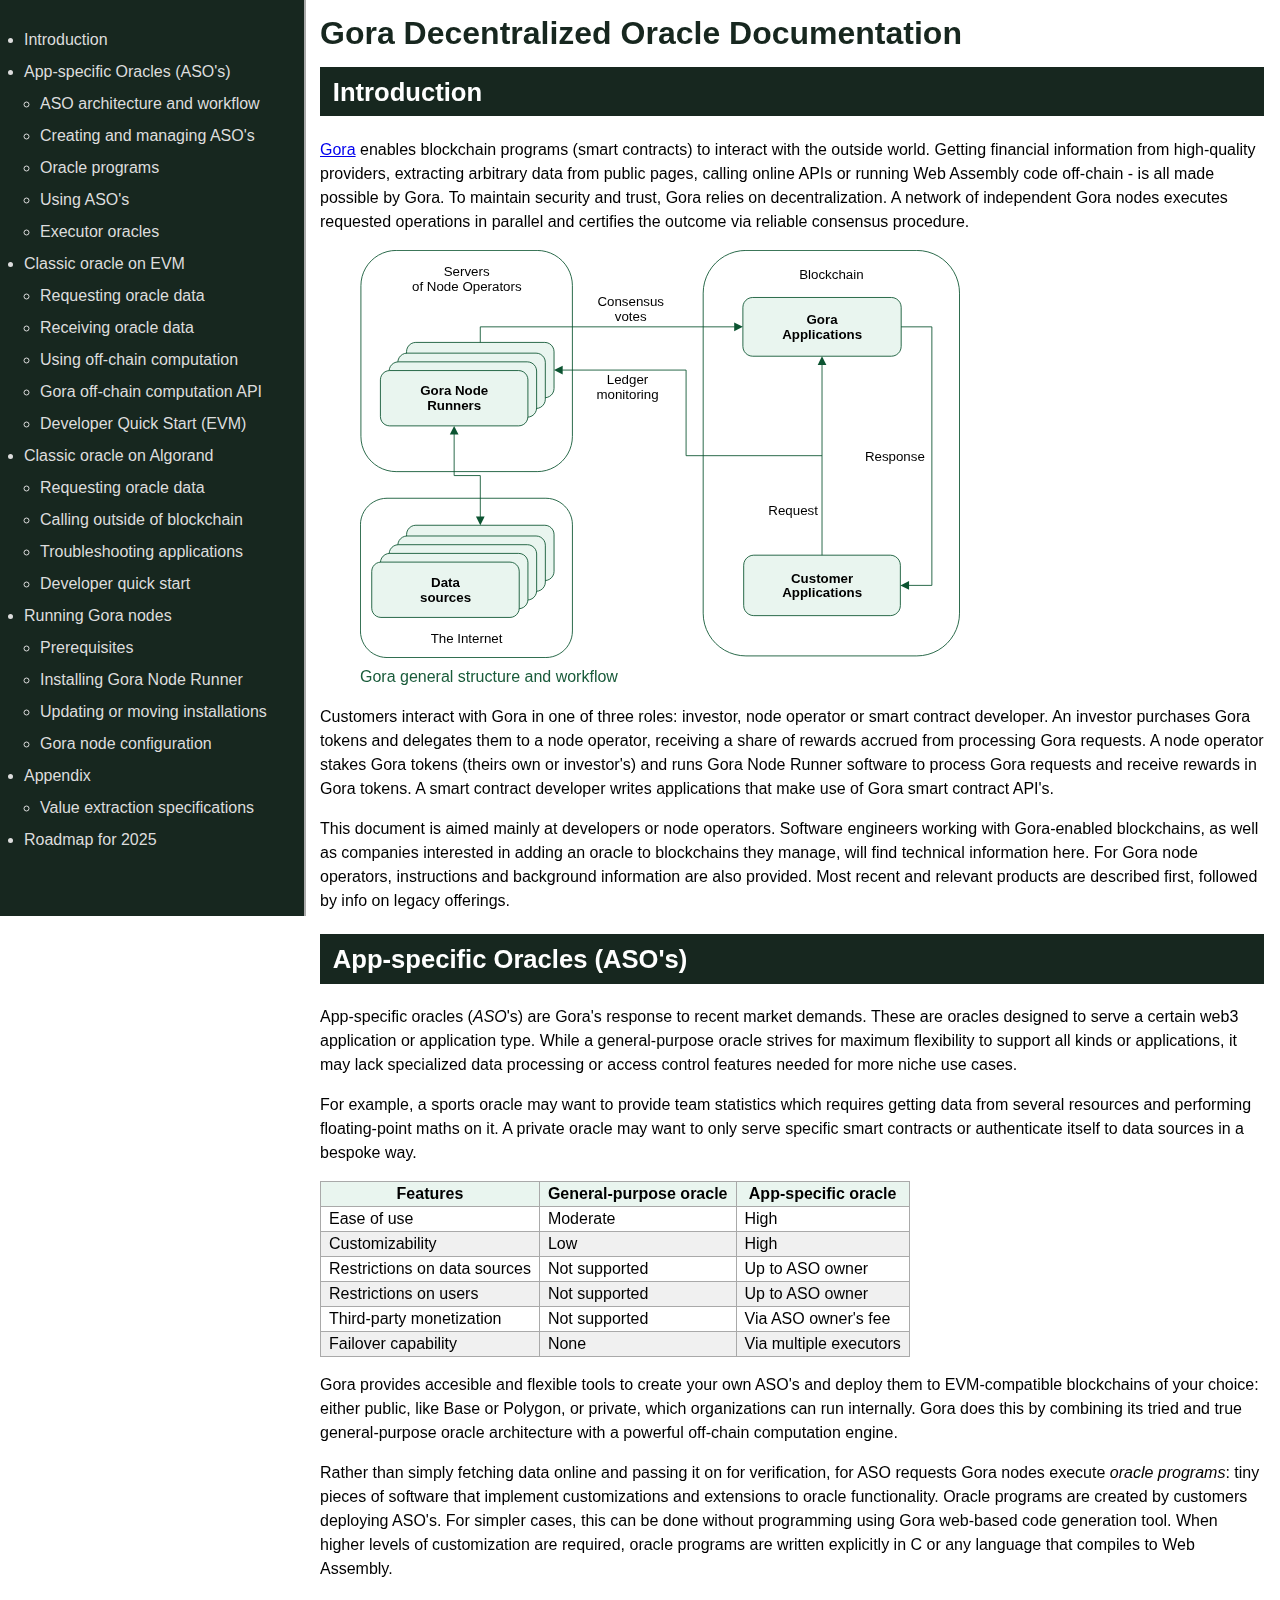
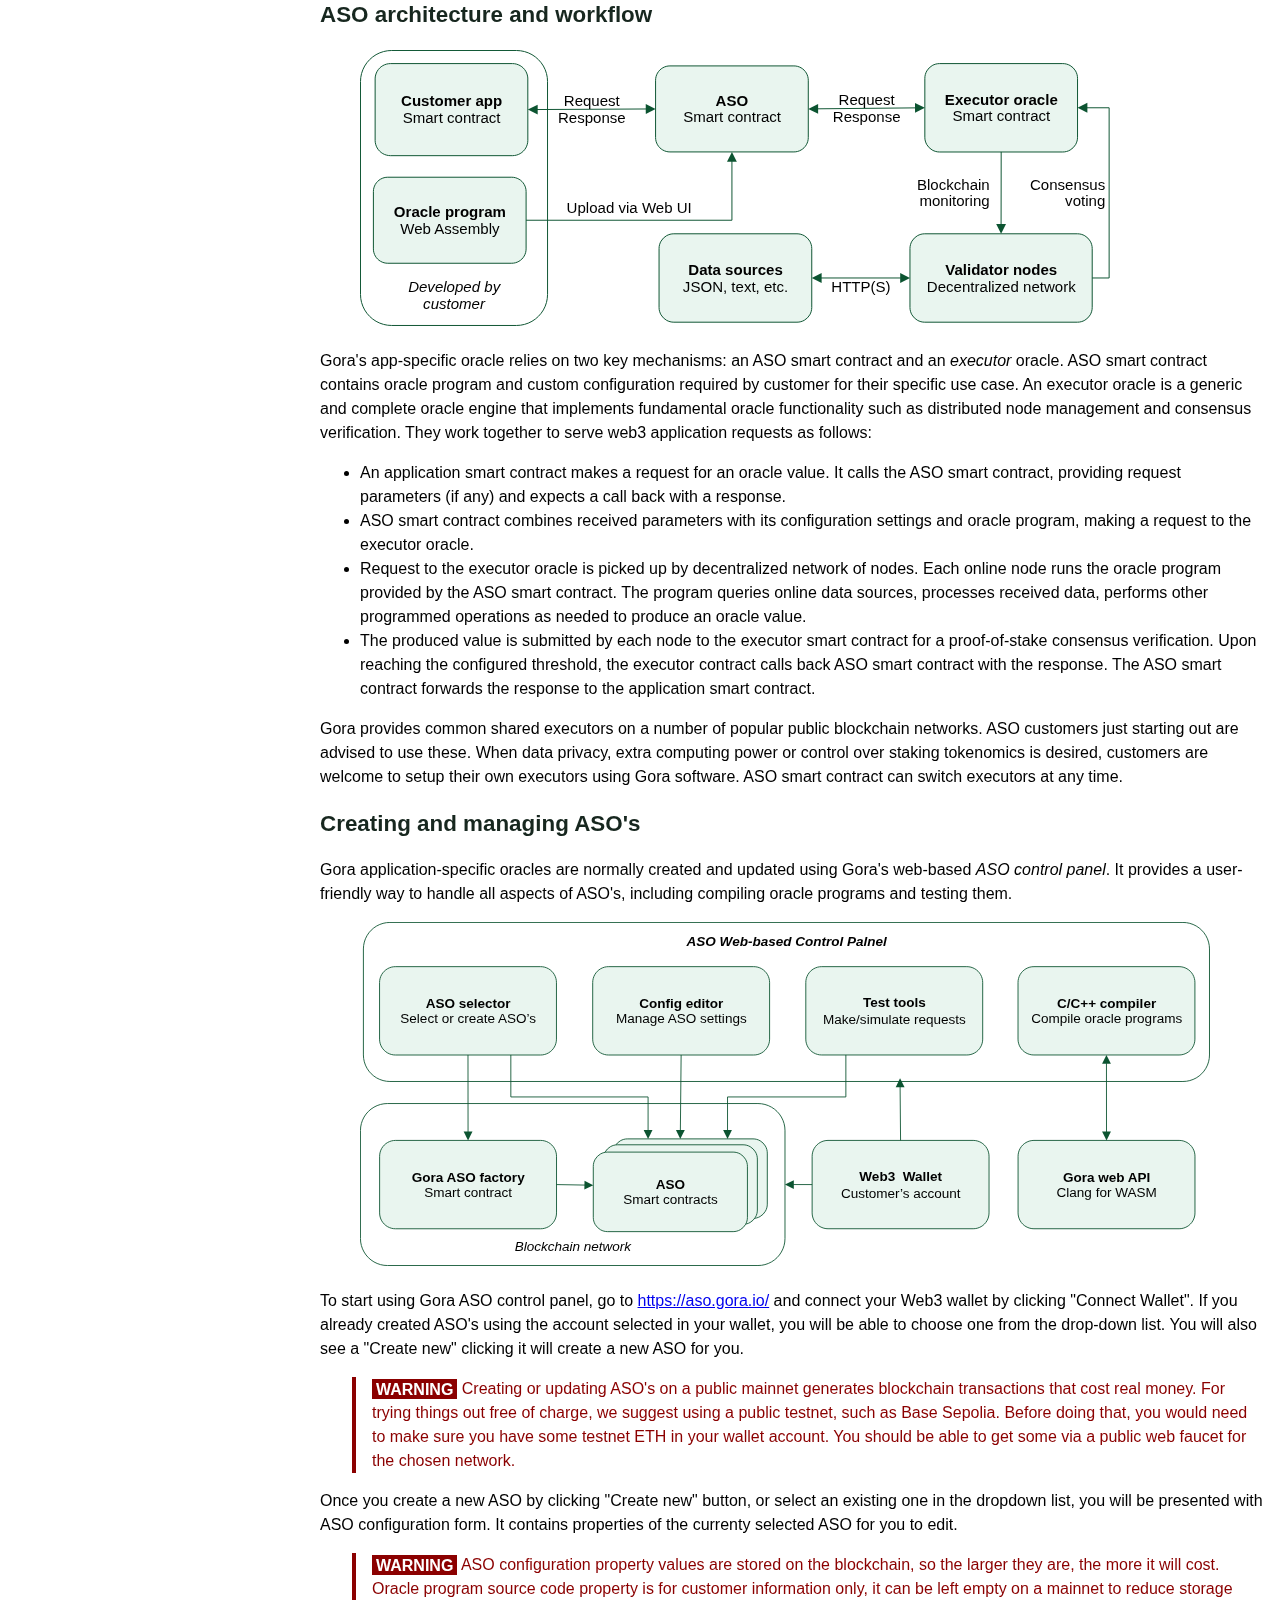
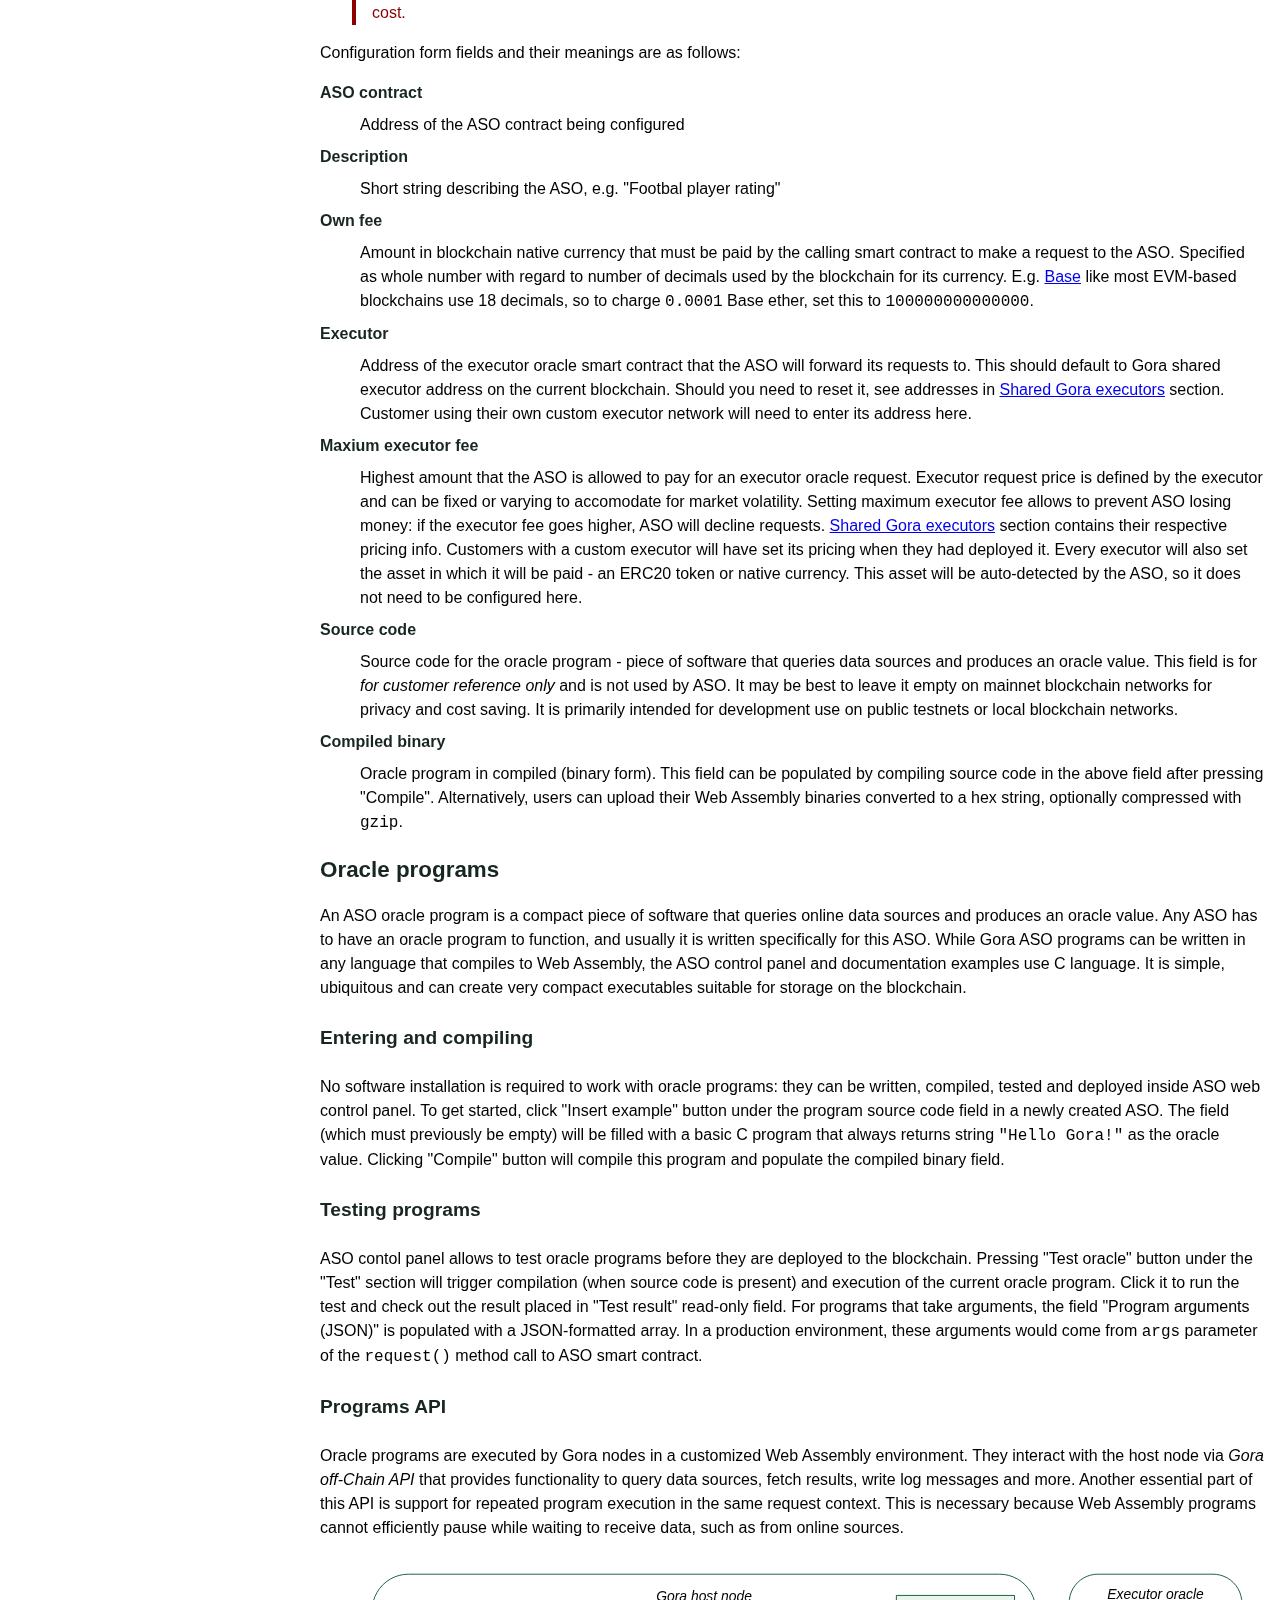
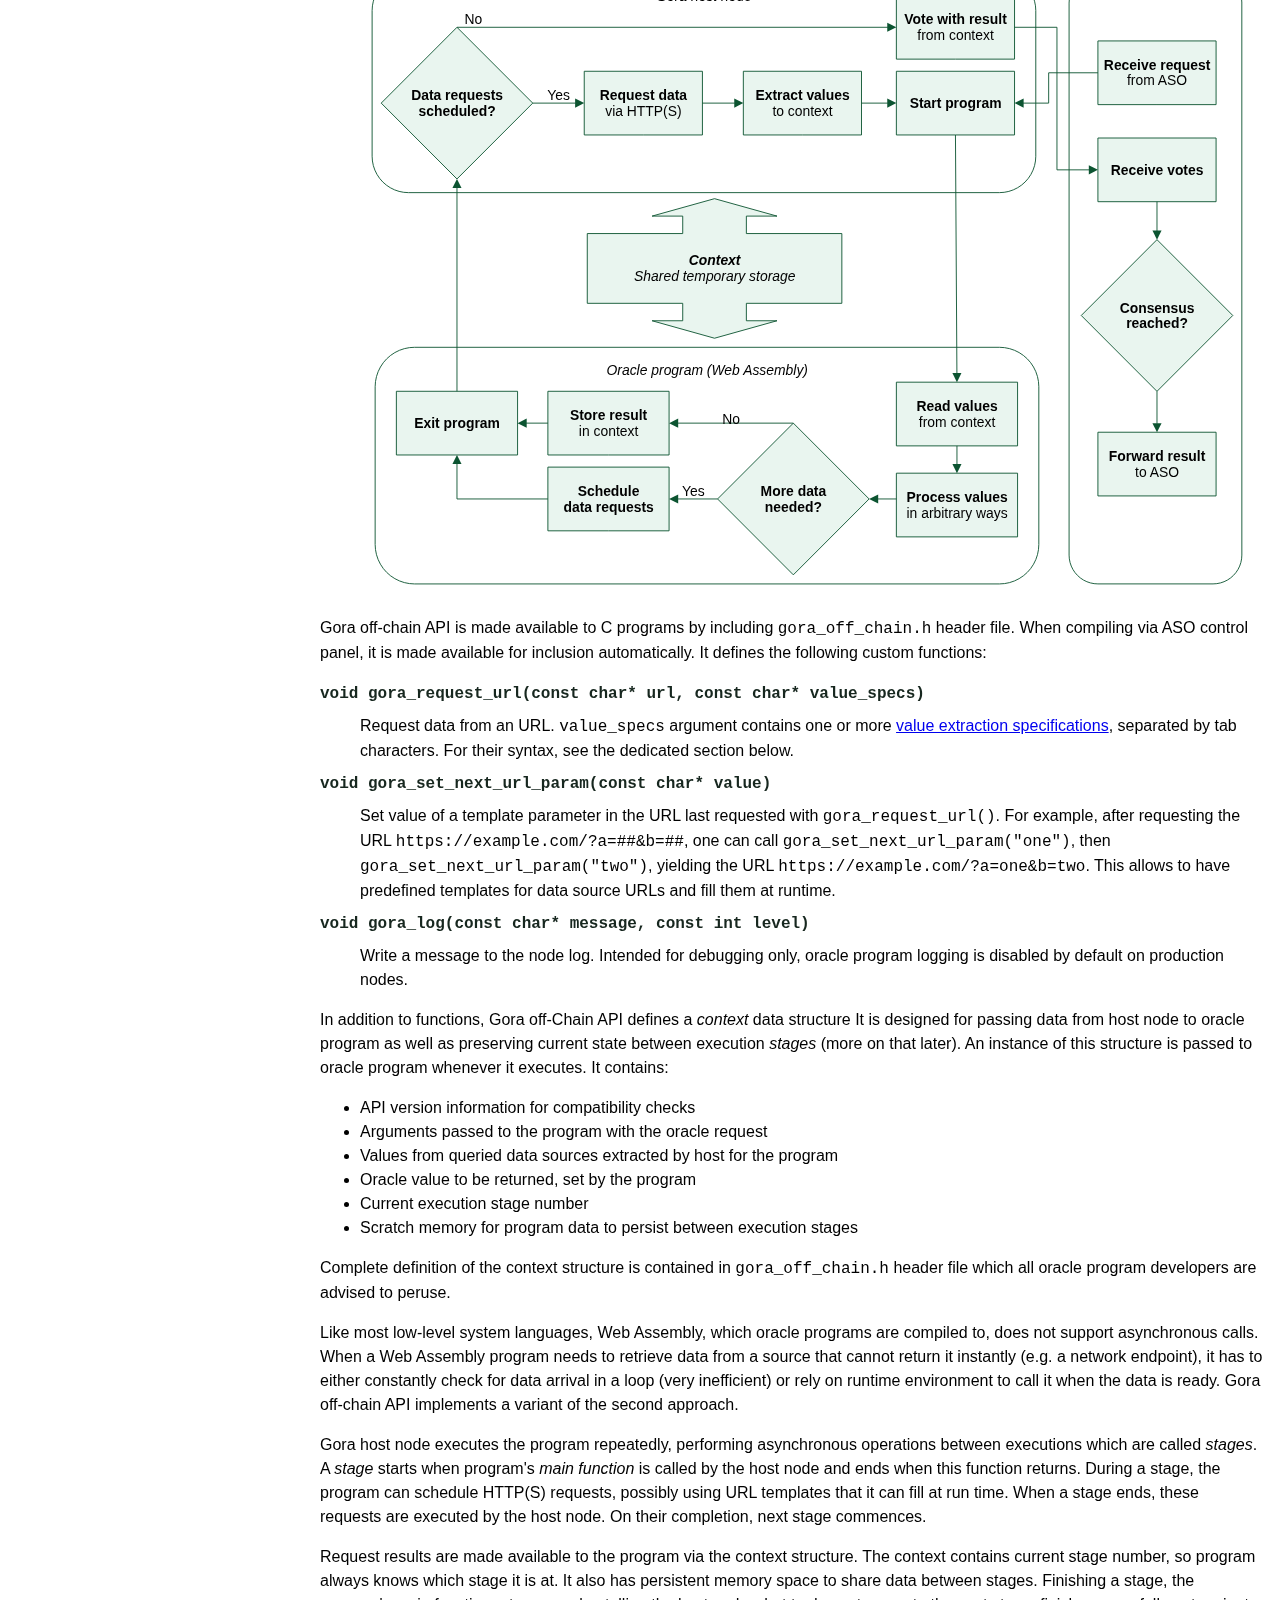
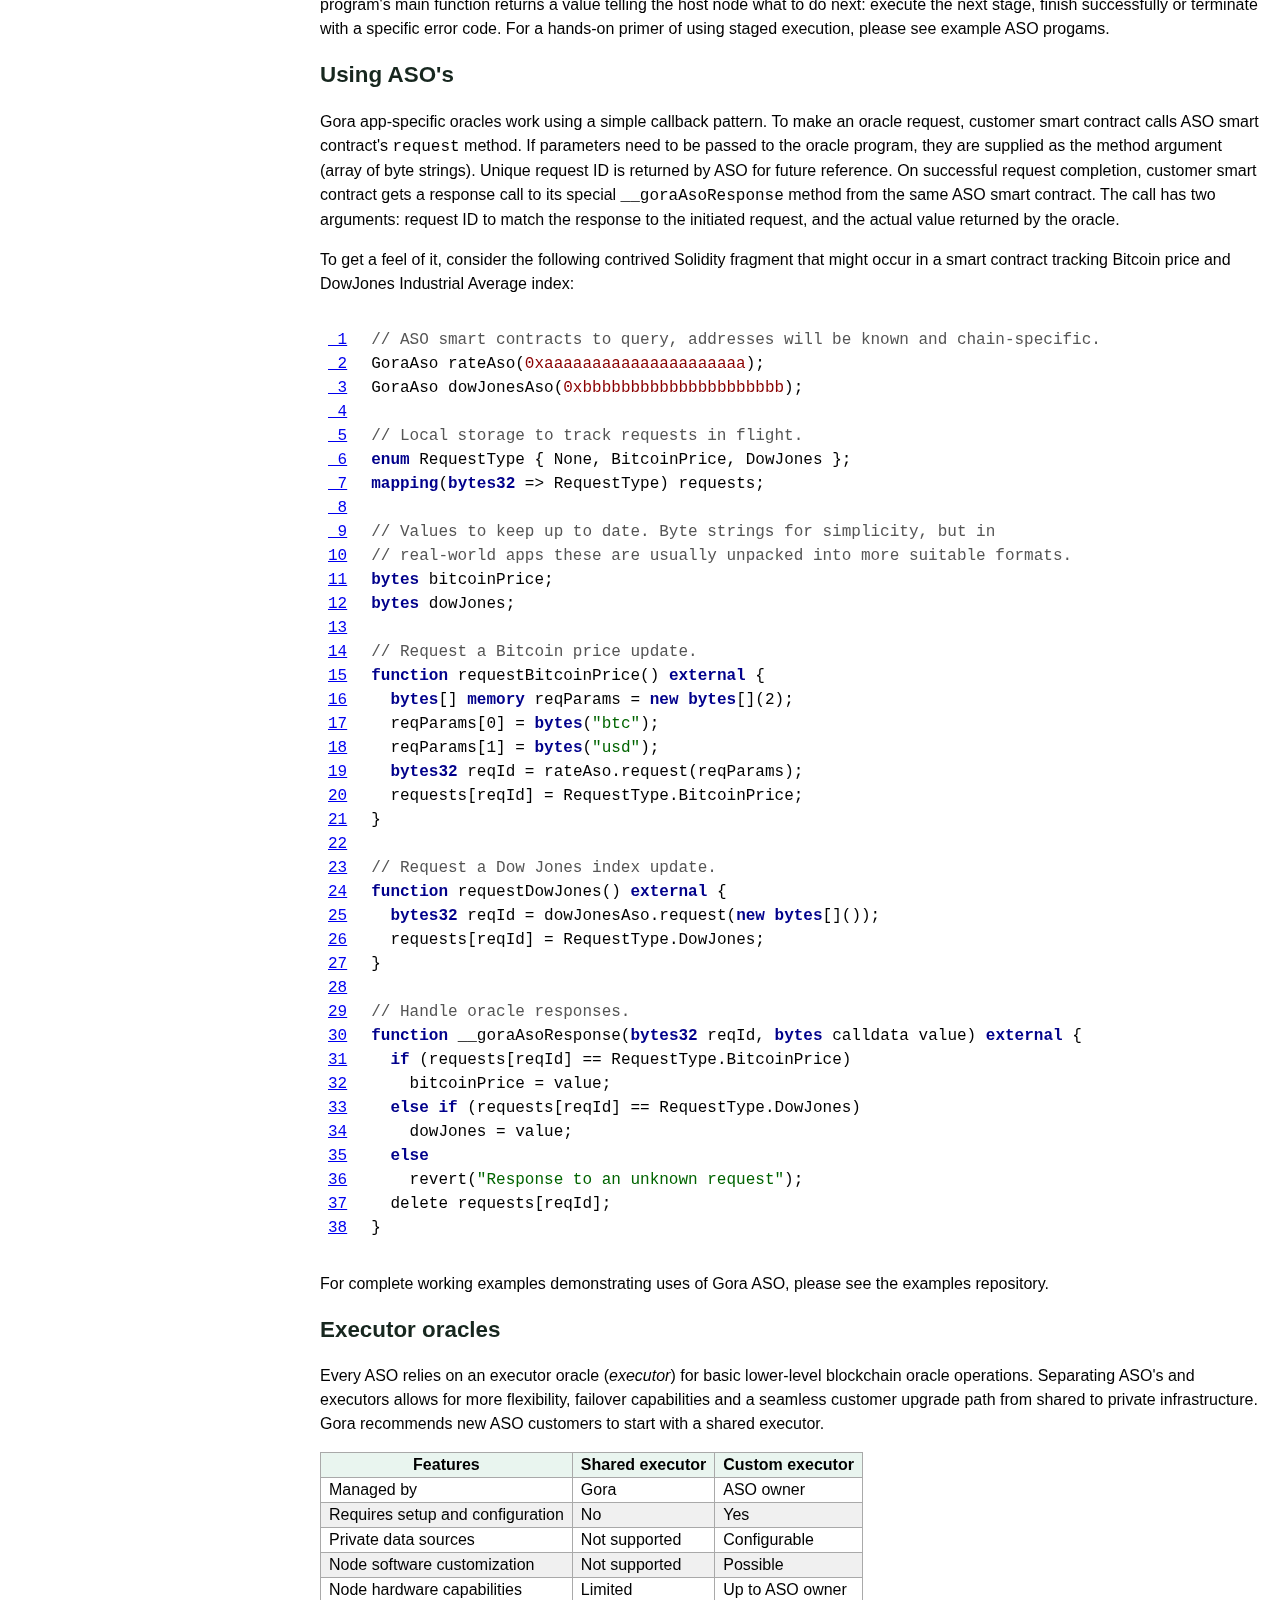
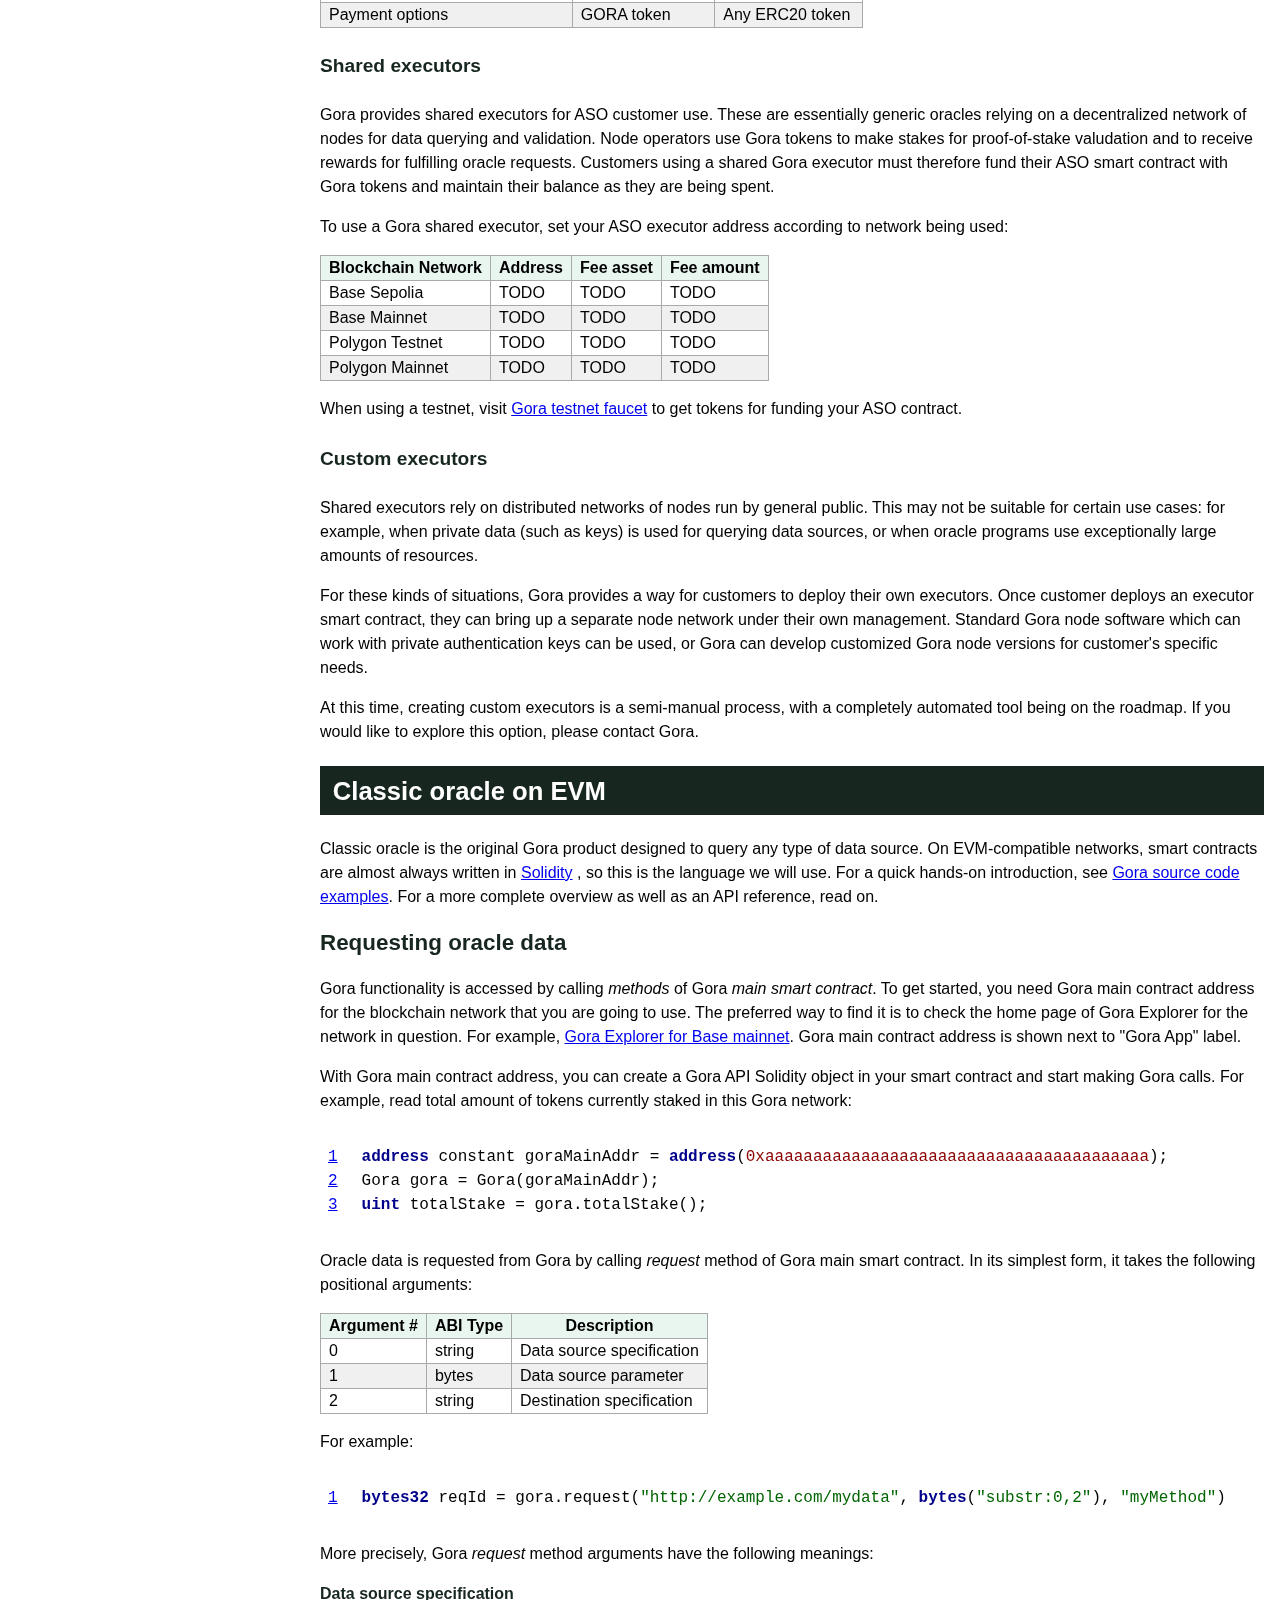
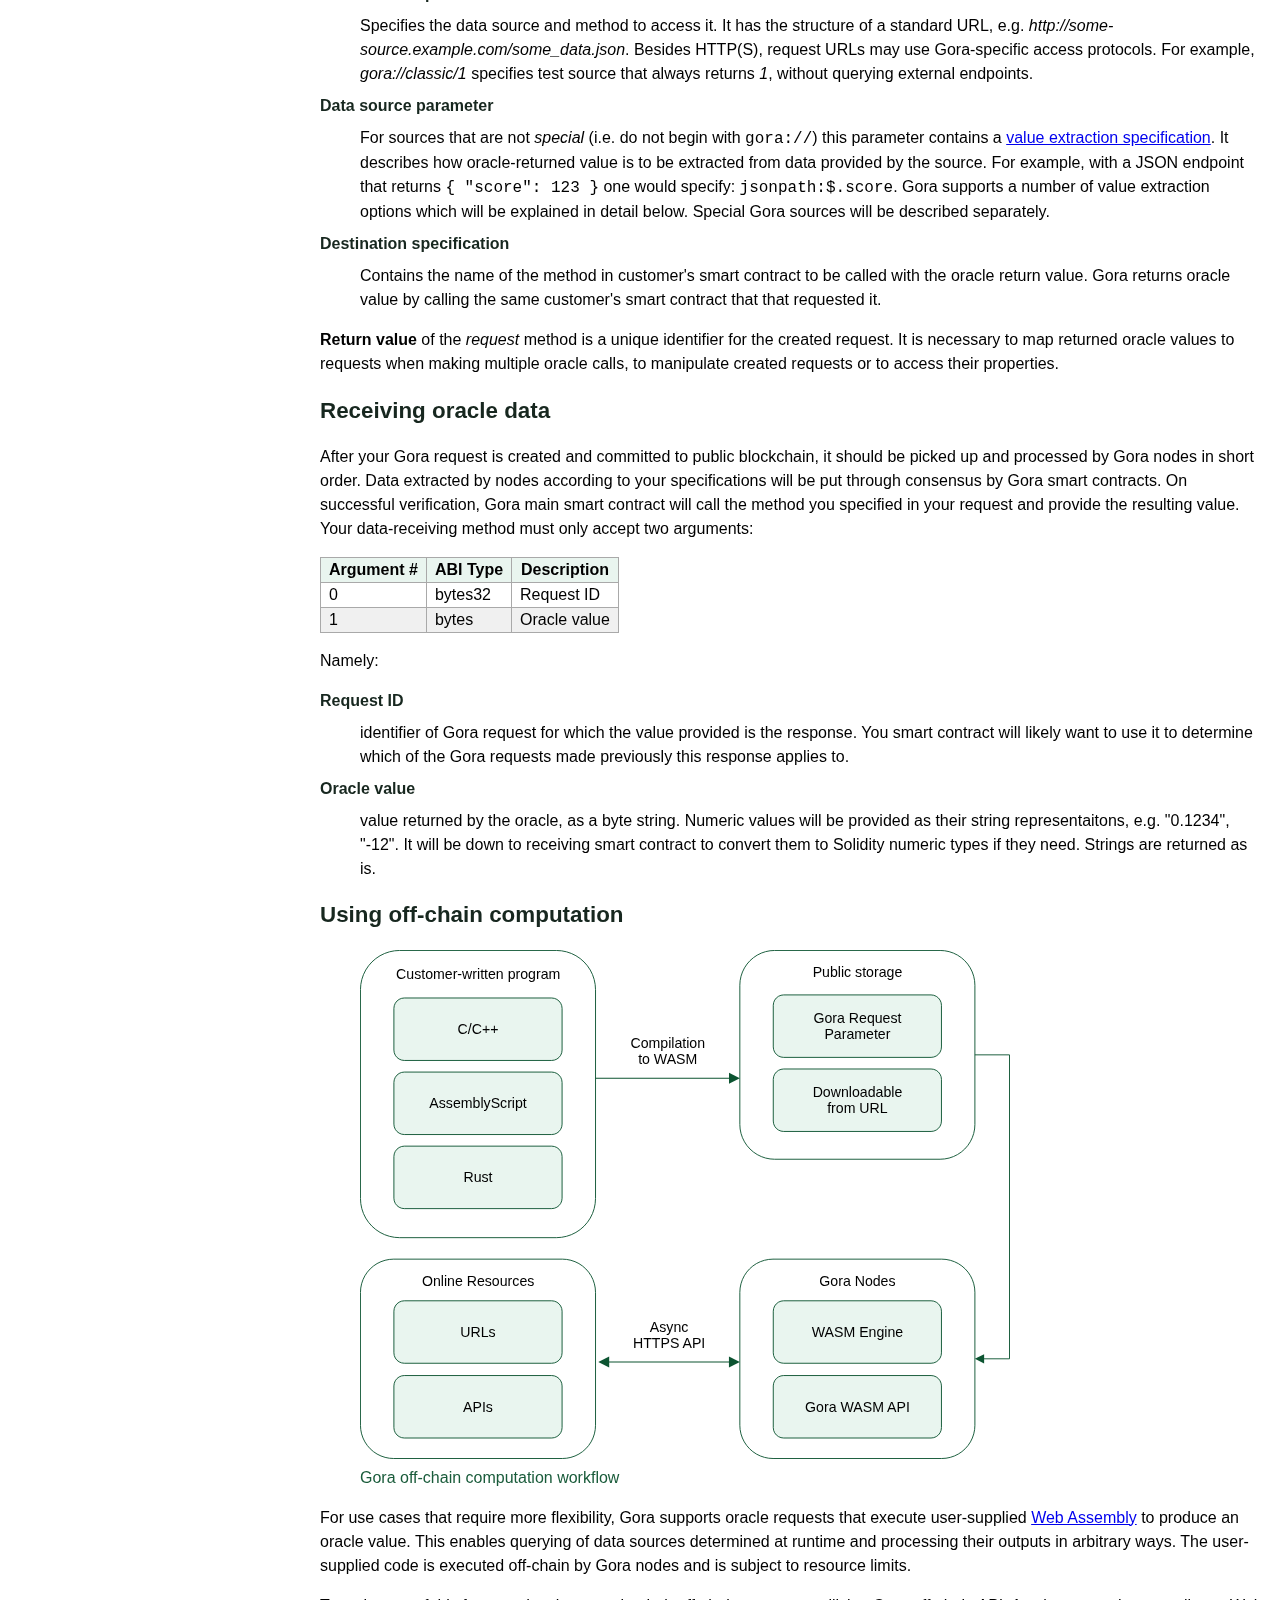
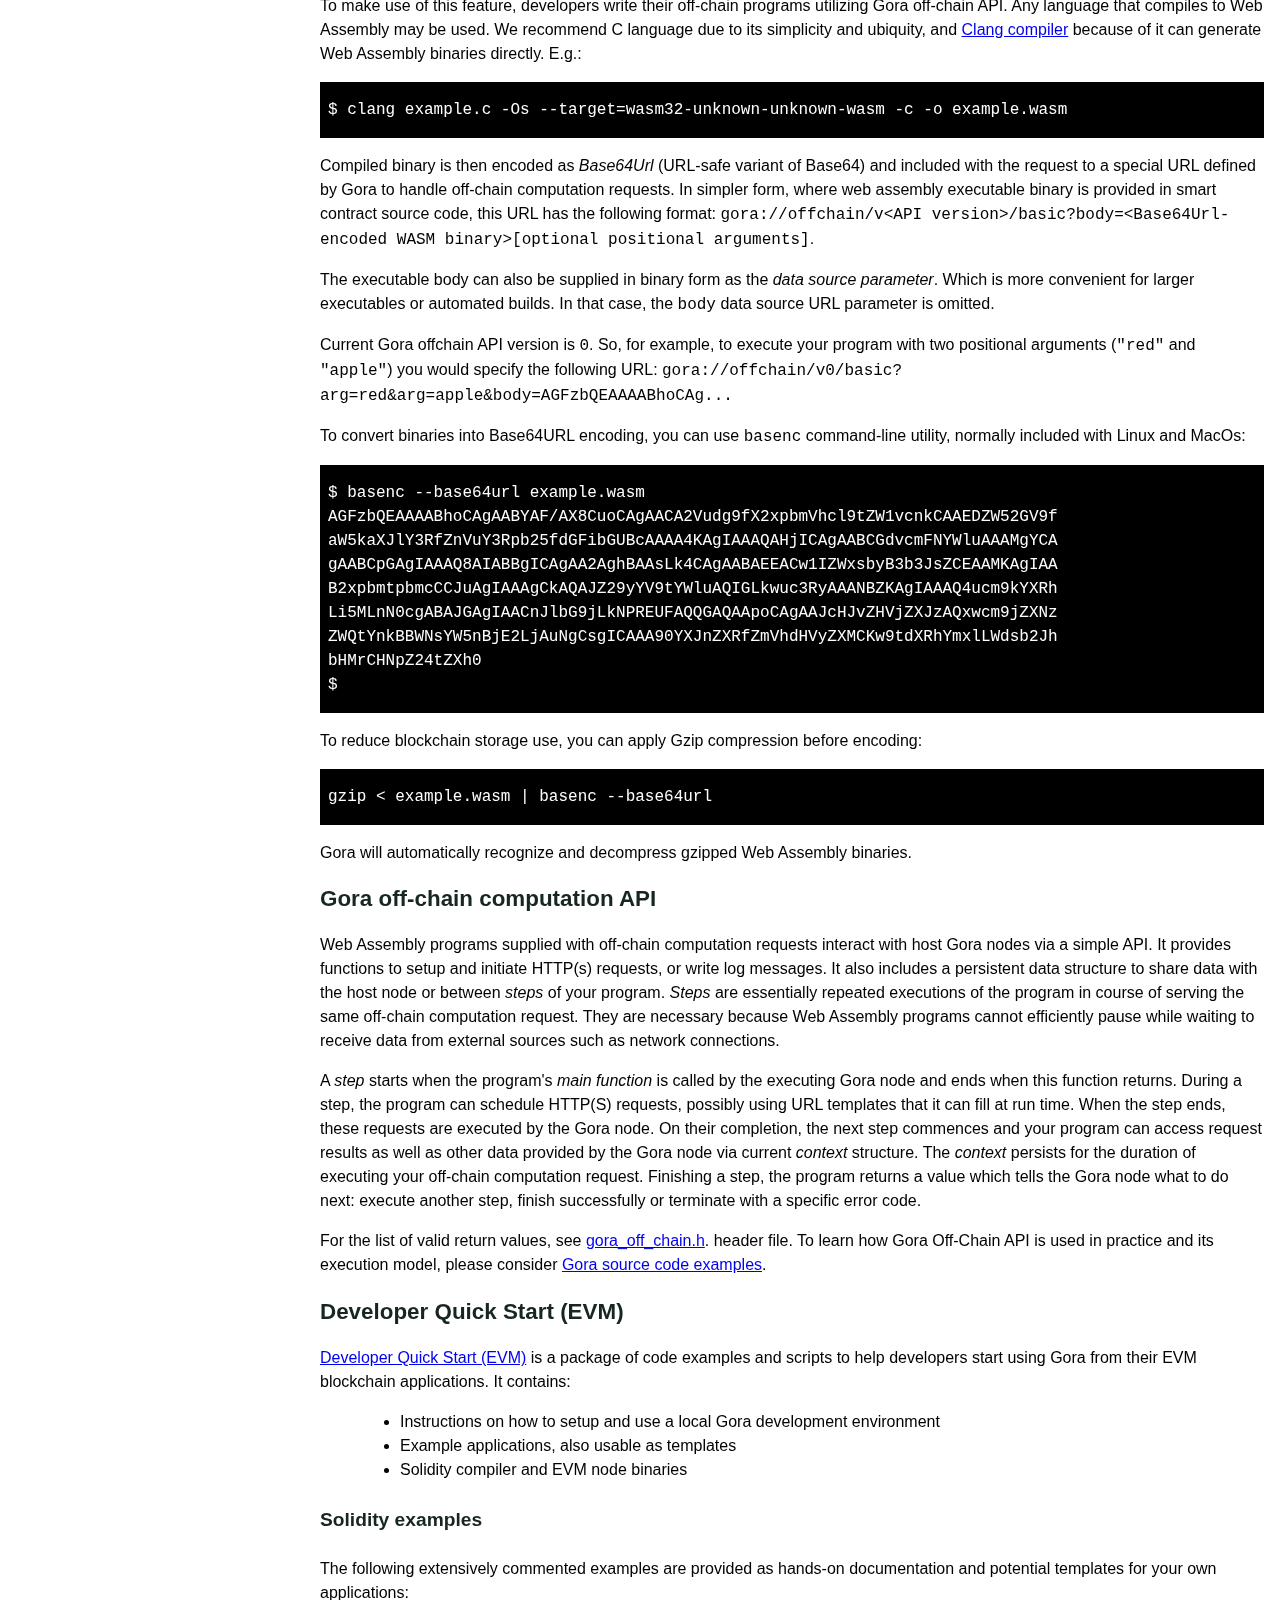
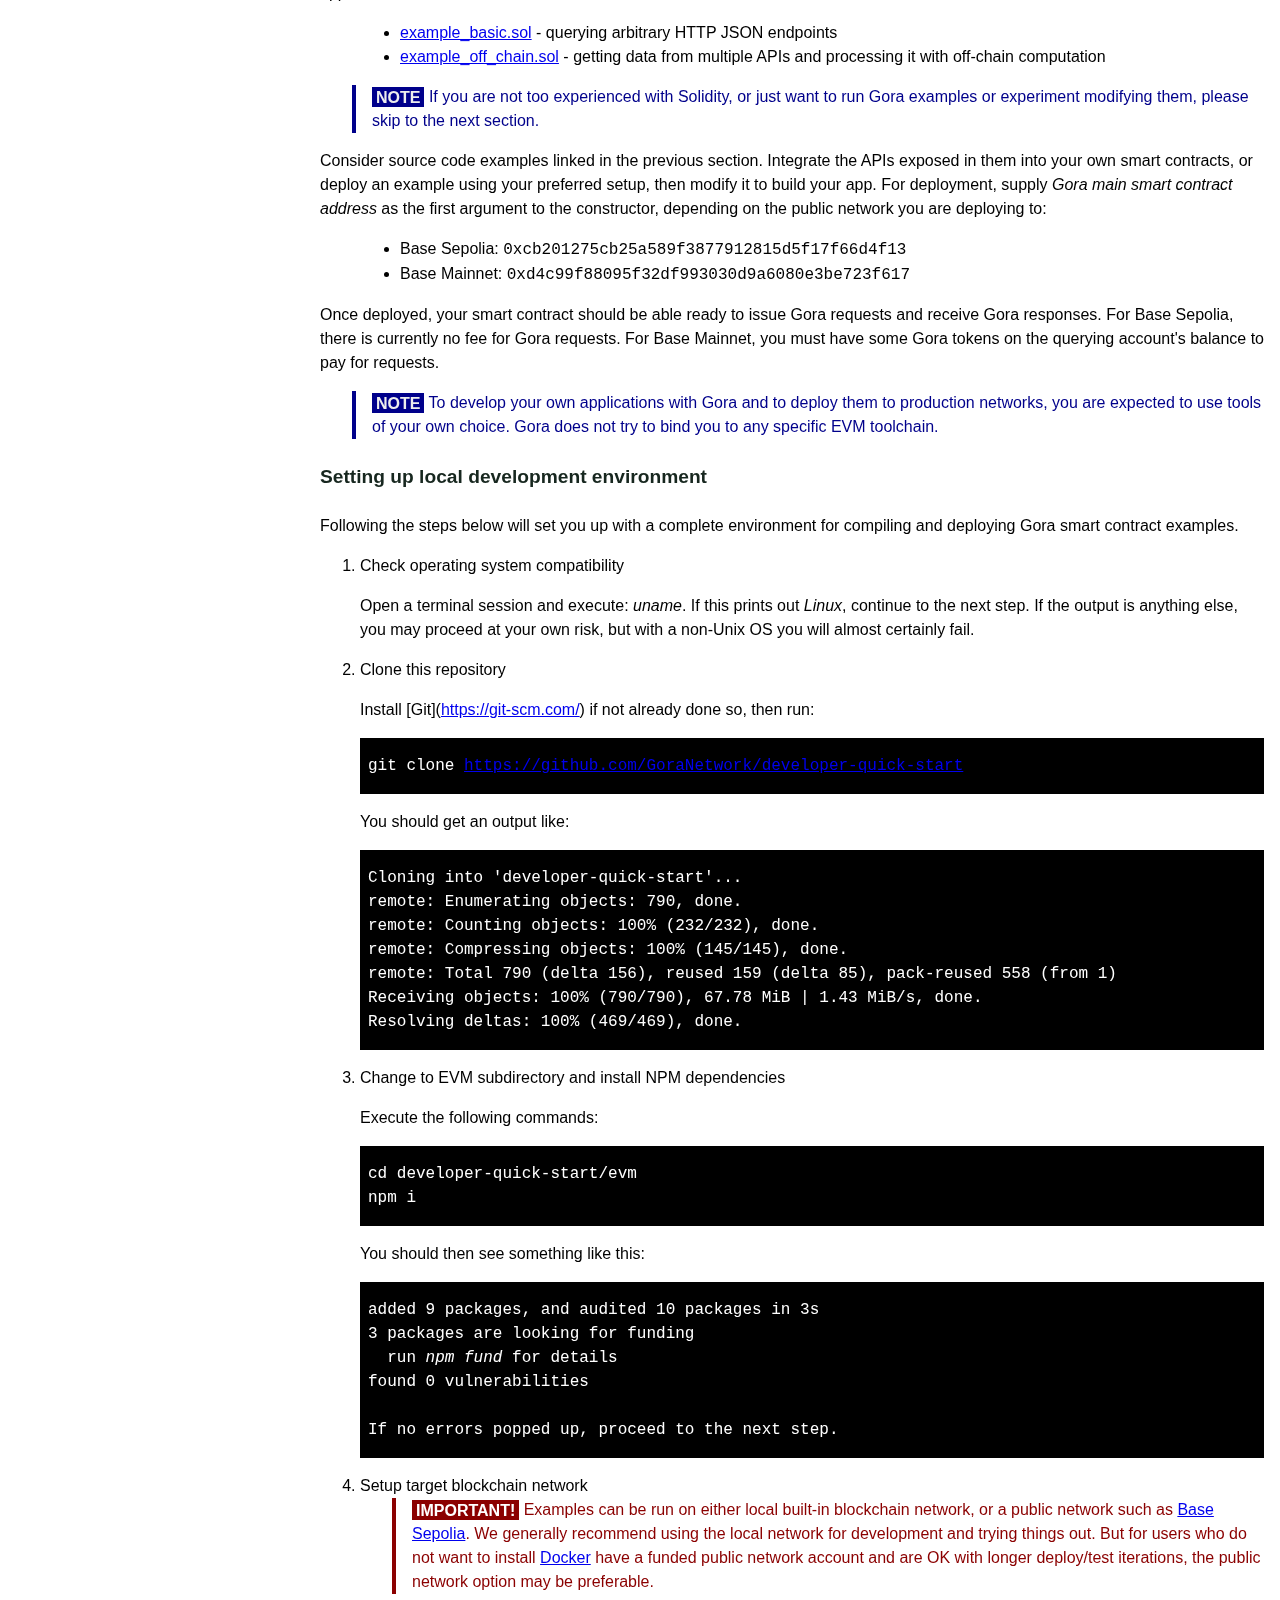
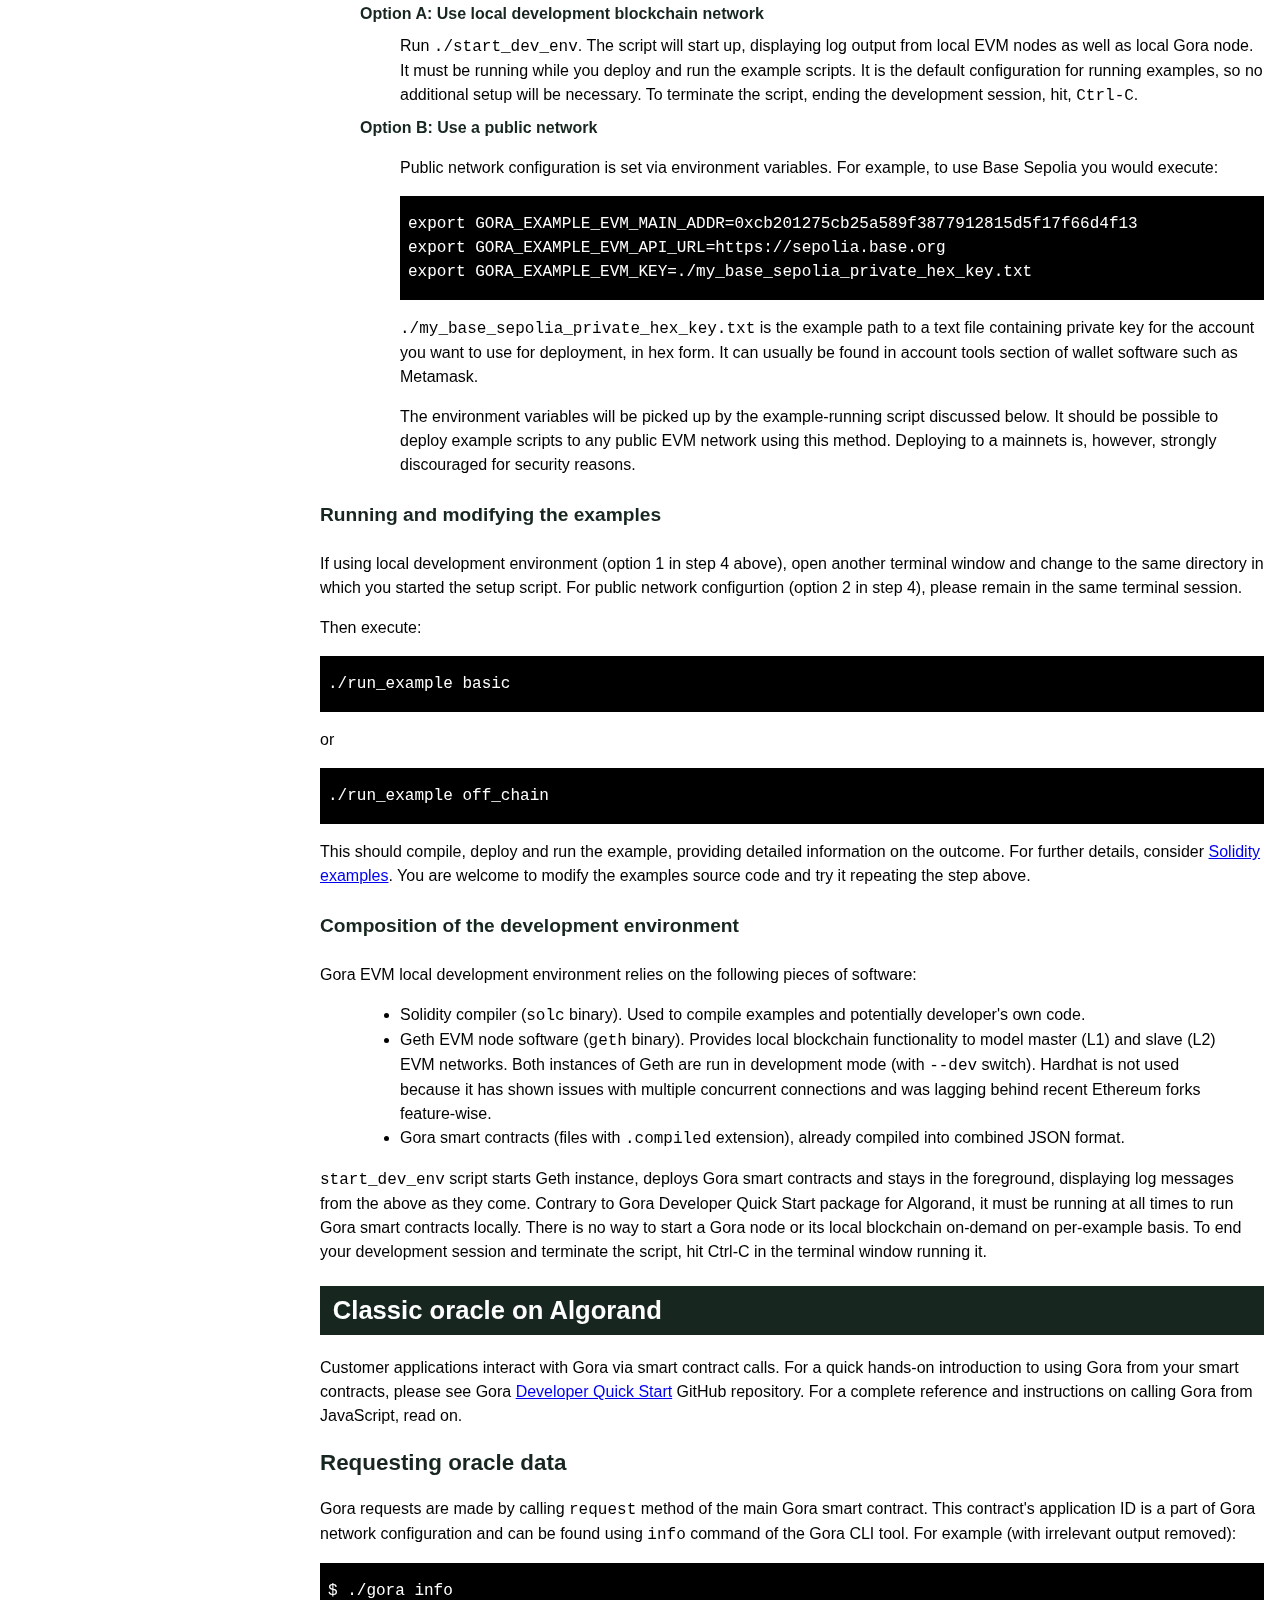
==== commit f0d67e52: "Merge in EVM DQS documentation." ====
--- a/html/index.html
+++ b/html/index.html
@@ -17,8 +17,13 @@
     #contents a { color: #dddddd; text-decoration: none; }
     p { margin: 1em 0; }
 }
-h1, h3, h4, dt { color: #17271f; }
+h1, h3, h4, h5, dt { color: #17271f; }
 h2 { padding: 0.5em; color: white; background: #17271f; }
+h2 { font-size: 180%; }
+h2 { font-size: 160%; }
+h3 { font-size: 140%; }
+h4 { font-size: 120%; }
+h5 { font-size: 110%; }
 figcaption { color: #195b3a; }
 dt { font-weight: bold; margin-top: 0.5em; margin-bottom: 0.5em; }
 pre.terminal { padding: 1em 0.5em; color: white; background: black;
@@ -34,7 +39,7 @@
 aside.note { color: darkBlue; border-left: 4px darkBlue solid; }
 aside.note > p:first-of-type > strong:first-of-type,
 aside.note > strong:first-of-type
-  { color: white; background: darkBlue; padding: 0.1em 0.25em; }
+  { color: #eeeeee; background: darkBlue; padding: 0.1em 0.25em; }
 th { background: #e9f5ef; }
 td, th { padding: 0 0.5em; border: 1px darkGray solid; }
 td.code { padding-left: 1em; }
@@ -68,6 +73,7 @@
                         <li><a href="#receiving-oracle-data">Receiving oracle data</a></li>
                         <li><a href="#using-off-chain-computation">Using off-chain computation</a></li>
                         <li><a href="#gora-off-chain-computation-api">Gora off-chain computation API</a></li>
+                        <li><a href="#developer-quick-start-evm-1">Developer Quick Start (EVM)</a></li>
                     </ul>
                 </li>
                 <li><a href="#classic-oracle-on-algorand">Classic oracle on Algorand</a>
@@ -75,7 +81,7 @@
                         <li><a href="#requesting-oracle-data-1">Requesting oracle data</a></li>
                         <li><a href="#calling-outside-of-blockchain">Calling outside of blockchain</a></li>
                         <li><a href="#troubleshooting-applications">Troubleshooting applications</a></li>
-                        <li><a href="#developer-quick-start-package">Developer quick start package</a></li>
+                        <li><a href="#developer-quick-start-1">Developer quick start</a></li>
                     </ul>
                 </li>
                 <li><a href="#running-gora-nodes">Running Gora nodes</a>
@@ -553,10 +559,111 @@
                 <p>A <em>step</em> starts when the program's <em>main function</em> is called by the executing Gora node and ends when this function returns. During a step, the program can schedule HTTP(S) requests, possibly using URL templates that it can fill at run time. When the step ends, these requests are executed by the Gora node. On their completion, the next step commences and your program can access request results as well as other data provided by the Gora node via current <em>context</em> structure. The <em>context</em> persists for the duration of executing your off-chain computation request. Finishing a step, the program returns a value which tells the Gora node what to do next: execute another step, finish successfully or terminate with a specific error code.</p>
                 <p>For the list of valid return values, see <a href="https://github.com/GoraNetwork/developer-quick-start/blob/main/gora_off_chain.h">gora_off_chain.h</a>. header file. To learn how Gora Off-Chain API is used in practice and its execution model, please consider <a href="https://github.com/GoraNetwork/phoenix-examples/">Gora source code examples</a>.</p>
             </section>
+            <section id="developer-quick-start-evm-1">
+                <h3>Developer Quick Start (EVM)</h3>
+                <p><a href="https://github.com/GoraNetwork/developer-quick-start/tree/main/evm">Developer Quick Start (EVM)</a> is a package of code examples and scripts to help developers start using Gora from their EVM blockchain applications. It contains:</p>
+                <blockquote>
+                    <ul>
+                        <li>Instructions on how to setup and use a local Gora development environment</li>
+                        <li>Example applications, also usable as templates</li>
+                        <li>Solidity compiler and EVM node binaries</li>
+                    </ul>
+                </blockquote>
+                <section id="solidity-examples">
+                    <h4>Solidity examples</h4>
+                    <p>The following extensively commented examples are provided as hands-on documentation and potential templates for your own applications:</p>
+                    <blockquote>
+                        <ul>
+                            <li><a href="https://github.com/GoraNetwork/developer-quick-start/blob/main/evm/example_basic.sol">example_basic.sol</a> - querying arbitrary HTTP JSON endpoints</li>
+                            <li><a href="https://github.com/GoraNetwork/developer-quick-start/blob/main/evm/example_off_chain.sol">example_off_chain.sol</a> - getting data from multiple APIs and processing it with off-chain computation</li>
+                        </ul>
+                    </blockquote>
+                    <aside class="note"><strong>NOTE</strong> If you are not too experienced with Solidity, or just want to run Gora examples or experiment modifying them, please skip to the next section.</aside>
+                    <p>Consider source code examples linked in the previous section. Integrate the APIs exposed in them into your own smart contracts, or deploy an example using your preferred setup, then modify it to build your app. For deployment, supply <em>Gora main smart contract address</em> as the first argument to the constructor, depending on the public network you are deploying to:</p>
+                    <blockquote>
+                        <ul>
+                            <li>Base Sepolia: <code>0xcb201275cb25a589f3877912815d5f17f66d4f13</code></li>
+                            <li>Base Mainnet: <code>0xd4c99f88095f32df993030d9a6080e3be723f617</code></li>
+                        </ul>
+                    </blockquote>
+                    <p>Once deployed, your smart contract should be able ready to issue Gora requests and receive Gora responses. For Base Sepolia, there is currently no fee for Gora requests. For Base Mainnet, you must have some Gora tokens on the querying account's balance to pay for requests.</p>
+                    <aside class="note"><strong>NOTE</strong> To develop your own applications with Gora and to deploy them to production networks, you are expected to use tools of your own choice. Gora does not try to bind you to any specific EVM toolchain.</aside>
+                </section>
+                <section id="setting-up-local-development-environment">
+                    <h4>Setting up local development environment</h4>
+                    <p>Following the steps below will set you up with a complete environment for compiling and deploying Gora smart contract examples.</p>
+                    <ol type="1">
+                        <li>Check operating system compatibility
+                            <p>Open a terminal session and execute: <cite>uname</cite>. If this prints out <cite>Linux</cite>, continue to the next step. If the output is anything else, you may proceed at your own risk, but with a non-Unix OS you will almost certainly fail.</p>
+                        </li>
+                        <li>Clone this repository
+                            <p>Install [Git](<a href="https://git-scm.com/">https://git-scm.com/</a>) if not already done so, then run:</p>
+                            <pre class="terminal">git clone <a href="https://github.com/GoraNetwork/developer-quick-start">https://github.com/GoraNetwork/developer-quick-start</a></pre>
+                            <p>You should get an output like:</p>
+                            <pre class="terminal">Cloning into 'developer-quick-start'...
+remote: Enumerating objects: 790, done.
+remote: Counting objects: 100% (232/232), done.
+remote: Compressing objects: 100% (145/145), done.
+remote: Total 790 (delta 156), reused 159 (delta 85), pack-reused 558 (from 1)
+Receiving objects: 100% (790/790), 67.78 MiB | 1.43 MiB/s, done.
+Resolving deltas: 100% (469/469), done.</pre>
+                        </li>
+                        <li>Change to EVM subdirectory and install NPM dependencies
+                            <p>Execute the following commands:</p>
+                            <pre class="terminal">cd developer-quick-start/evm
+npm i</pre>
+                            <p>You should then see something like this:</p>
+                            <pre class="terminal">added 9 packages, and audited 10 packages in 3s
+3 packages are looking for funding
+  run <cite>npm fund</cite> for details
+found 0 vulnerabilities
+
+If no errors popped up, proceed to the next step.</pre>
+                        </li>
+                        <li>Setup target blockchain network
+                            <aside class="warning"><strong>IMPORTANT!</strong> Examples can be run on either local built-in blockchain network, or a public network such as <a href="https://sepolia.basescan.org/">Base Sepolia</a>. We generally recommend using the local network for development and trying things out. But for users who do not want to install <a href="https://docker.io/">Docker</a> have a funded public network account and are OK with longer deploy/test iterations, the public network option may be preferable.</aside>
+                            <dl>
+                                <dt>Option A: Use local development blockchain network</dt>
+                                <dd>Run <code>./start_dev_env</code>. The script will start up, displaying log output from local EVM nodes as well as local Gora node. It must be running while you deploy and run the example scripts. It is the default configuration for running examples, so no additional setup will be necessary. To terminate the script, ending the development session, hit, <code>Ctrl-C</code>.</dd>
+                                <dt>Option B: Use a public network</dt>
+                                <dd>
+                                    <p>Public network configuration is set via environment variables. For example, to use Base Sepolia you would execute:</p>
+                                    <pre class="terminal">export GORA_EXAMPLE_EVM_MAIN_ADDR=0xcb201275cb25a589f3877912815d5f17f66d4f13
+export GORA_EXAMPLE_EVM_API_URL=https://sepolia.base.org
+export GORA_EXAMPLE_EVM_KEY=./my_base_sepolia_private_hex_key.txt</pre>
+                                    <p><code>./my_base_sepolia_private_hex_key.txt</code> is the example path to a text file containing private key for the account you want to use for deployment, in hex form. It can usually be found in account tools section of wallet software such as Metamask.</p>
+                                    <p>The environment variables will be picked up by the example-running script discussed below. It should be possible to deploy example scripts to any public EVM network using this method. Deploying to a mainnets is, however, strongly discouraged for security reasons.</p>
+                                </dd>
+                            </dl>
+                        </li>
+                    </ol>
+                </section>
+                <section id="running-and-modifying-the-examples">
+                    <h4>Running and modifying the examples</h4>
+                    <p>If using local development environment (option 1 in step 4 above), open another terminal window and change to the same directory in which you started the setup script. For public network configurtion (option 2 in step 4), please remain in the same terminal session.</p>
+                    <p>Then execute:</p>
+                    <pre class="terminal">./run_example basic</pre>
+                    <p>or</p>
+                    <pre class="terminal">./run_example off_chain</pre>
+                    <p>This should compile, deploy and run the example, providing detailed information on the outcome. For further details, consider <a href="#solidity-examples">Solidity examples</a>. You are welcome to modify the examples source code and try it repeating the step above.</p>
+                </section>
+                <section id="composition-of-the-development-environment">
+                    <h4>Composition of the development environment</h4>
+                    <p>Gora EVM local development environment relies on the following pieces of software:</p>
+                    <blockquote>
+                        <ul>
+                            <li>Solidity compiler (<code>solc</code> binary). Used to compile examples and potentially developer's own code.</li>
+                            <li>Geth EVM node software (<code>geth</code> binary). Provides local blockchain functionality to model master (L1) and slave (L2) EVM networks. Both instances of Geth are run in development mode (with <code>--dev</code> switch). Hardhat is not used because it has shown issues with multiple concurrent connections and was lagging behind recent Ethereum forks feature-wise.</li>
+                            <li>Gora smart contracts (files with <code>.compiled</code> extension), already compiled into combined JSON format.</li>
+                        </ul>
+                    </blockquote>
+                    <p><code>start_dev_env</code> script starts Geth instance, deploys Gora smart contracts and stays in the foreground, displaying log messages from the above as they come. Contrary to Gora Developer Quick Start package for Algorand, it must be running at all times to run Gora smart contracts locally. There is no way to start a Gora node or its local blockchain on-demand on per-example basis. To end your development session and terminate the script, hit Ctrl-C in the terminal window running it.</p>
+                </section>
+            </section>
         </section>
         <section id="classic-oracle-on-algorand">
             <h2>Classic oracle on Algorand</h2>
-            <p>Customer applications interact with Gora via smart contract calls. For a quick hands-on introduction to using Gora from your smart contracts, please see Gora <a href="https://github.com/GoraNetwork/developer-quick-start">Developer Quick Start</a> GitHub repository. For a complete reference and instructions on calling Gora from JavaScript, read on.</p>
+            <p>Customer applications interact with Gora via smart contract calls. For a quick hands-on introduction to using Gora from your smart contracts, please see Gora <a href="https://github.com/GoraNetwork/developer-quick-start/">Developer Quick Start</a> GitHub repository. For a complete reference and instructions on calling Gora from JavaScript, read on.</p>
             <section id="requesting-oracle-data-1">
                 <h3>Requesting oracle data</h3>
                 <p>Gora requests are made by calling <code>request</code> method of the main Gora smart contract. This contract's application ID is a part of Gora network configuration and can be found using <code>info</code> command of the Gora CLI tool. For example (with irrelevant output removed):</p>
@@ -981,10 +1088,10 @@
             </section>
             <section id="troubleshooting-applications">
                 <h3>Troubleshooting applications</h3>
-                <p>Troubleshooting Gora applications begins with making oracle requests and looking at how they are handled in each processing phase. For that, we recommend using Gora CLI tool, a Gora observer node and <a href="https://app.dappflow.org/">Algorand Dapp Flow</a>. web app. The rest of this section will walk you through setting them up and using them to trace execution of a Gora request.</p>
+                <p>Troubleshooting Gora applications begins with making oracle requests and looking at how they are handled in each processing phase. For that, we recommend using Gora CLI tool, a Gora observer node and <a href="https://app.dappflow.org/explorer/home">Algorand Dapp Flow</a> web app. The rest of this section will walk you through setting them up and using them to trace execution of a Gora request.</p>
                 <section id="observer-node">
                     <h4>Observer node</h4>
-                    <p>Gora observer node is a node set up and running on a Gora network for the purpose of monitoring requests. An observer node is not required to run continuously or have any GORA tokens staked. When using <a href="https://github.com/GoraNetwork/developer-quick-start">Developer Quick Start</a>, setting up an observer node is not necessary because it includes a full Gora node. Refer to the documentation at the above link for details. For troubleshooting applications on Algorand testnet or mainnet, if you are not already running a normal Gora node on the same network, set on up following the Getting Started section above.</p>
+                    <p>Gora observer node is a node set up and running on a Gora network for the purpose of monitoring requests. An observer node is not required to run continuously or have any GORA tokens staked. When using <a href="https://github.com/GoraNetwork/developer-quick-start/">Developer Quick Start</a>, setting up an observer node is not necessary because it includes a full Gora node. Refer to the documentation at the above link for details. For troubleshooting applications on Algorand testnet or mainnet, if you are not already running a normal Gora node on the same network, set on up following the Getting Started section above.</p>
                 </section>
                 <section id="checking-that-your-application-is-making-request-calls">
                     <h4>Checking that your application is making request calls</h4>
@@ -997,7 +1104,7 @@
                 </section>
                 <section id="monitoring-how-your-requests-are-processed">
                     <h4>Monitoring how your requests are processed</h4>
-                    <p>Once your Gora request call gets stored on the blockchain, it is up for detection and processing by Gora nodes. That including your observer node, which you will now utilize to monitor processing of your requests. If you are not using <a href="https://github.com/GoraNetwork/developer-quick-start">Developer Quick Start</a>, you will need to enable debug output on your node. Open your node config file (<code>~/.gora</code> by default) and under <code>"deployment"</code> section add the following lines:</p>
+                    <p>Once your Gora request call gets stored on the blockchain, it is up for detection and processing by Gora nodes. That including your observer node, which you will now utilize to monitor processing of your requests. If you are not using <a href="https://github.com/GoraNetwork/developer-quick-start/">Developer Quick Start</a>, you will need to enable debug output on your node. Open your node config file (<code>~/.gora</code> by default) and under <code>"deployment"</code> section add the following lines:</p>
                     <p><code>"logLevel": 5</code></p>
                     <p>Make sure to add a comma to the previous line if there is one or you will get a config syntax error when trying to start the node. Restart the node if it is already running.</p>
                     <p>If your observer node hasn't been running, start it now and keep an eye on its log messages: either by running it in the foreground or by tailing logs with <code>docker logs -f &lt;node container name&gt;</code>.</p>
@@ -1022,20 +1129,20 @@
 2023-12-10T20:47:01.326Z INFO  Submitted 1000004424 vote(s) on request "JHPCPIL4BP2GN5F7PQRAJEC6MBRHYMVALUZMMDZL7AWXGNZZATWA"</pre>
                     <p>If you see log messages with the <code>INFO</code> prefix, but none with <code>DEBUG</code>, then you have not enabled debug logging and need to ensure that you have followed the instructions in the beginning of this section properly. When running an observer node with no stake, it is normal not to see messages after "Using seed...".</p>
                     <p>Issues with Gora customer applications often crop up at this stage. These are most frequently caused by errors in Gora request encoding or data source specification.</p>
-                    <p>In case of incorrectly encoded request, the node will fail to decode the request correctly and log an error message beginning with <code>Error parsing request...</code>. Make sure you are encoding the request ABI type properly, consulting examples in <a href="https://github.com/GoraNetwork/developer-quick-start">Developer Quick Start</a> if necessary.</p>
+                    <p>In case of incorrectly encoded request, the node will fail to decode the request correctly and log an error message beginning with <code>Error parsing request...</code>. Make sure you are encoding the request ABI type properly, consulting examples in <a href="https://github.com/GoraNetwork/developer-quick-start/">Developer Quick Start</a> if necessary.</p>
                     <p>For problems with data sources, examine log messages after <code>Querying....</code>. If there are no errors reported, check debug messages carefully to make sure that data source URLs queried are correct, the content returned is valid and data extraction expressions are matching it as intended. Currently nodes have no way of explicitly reporting failures to customer smart contracts and will simply return an empty result in most scenarios.</p>
                 </section>
                 <section id="diagnosing-issues-with-destination-application">
                     <h4>Diagnosing issues with destination application</h4>
                     <p>The last phase of processing where a Gora request can fail starts when node voting concludes in consensus and a call is made to the destination smart contract. This may happen because customer's destination app is either specified incorrectly or fails during processing of Gora response.</p>
-                    <p>The destination call is always initiated by just one Gora node. In multi-node Gora networks, it is not possible to reliably predict which one it will be, so one cannot rely on node logs in the this (most common) scenario. The recommended way of debugging such issues is using <a href="https://github.com/GoraNetwork/developer-quick-start">Developer Quick Start</a>. It provides a local development network with a single node, making the destination call logs always available.</p>
+                    <p>The destination call is always initiated by just one Gora node. In multi-node Gora networks, it is not possible to reliably predict which one it will be, so one cannot rely on node logs in the this (most common) scenario. The recommended way of debugging such issues is using <a href="https://github.com/GoraNetwork/developer-quick-start/">Developer Quick Start</a>. It provides a local development network with a single node, making the destination call logs always available.</p>
                     <p>If your application is failing at this stage, examine the error folllowing <code>Calling "voting#...</code> message in your local development node logs. An error occuring inside your destination application will be reported in typical Algorand smart contract error format. Bear in mind, that the destination call is made in an inner transaction inside Gora voting smart contract and interpret TEAL source context accordingly.</p>
                     <p>To mininize risks of making error in repsonse handling, we recommend using Gora Python library available as a <a href="https://pypi.org/project/gora/">PIP package</a>.</p>
                 </section>
             </section>
-            <section id="developer-quick-start-package">
-                <h3>Developer quick start package</h3>
-                <p><a href="https://github.com/GoraNetwork/developer-quick-start">Developer Quick Start</a> (DQS) for Algorand is a package of code examples and scripts to help developers start using Gora from their blockchain applications. It is housed in a <a href="https://github.com/GoraNetwork/developer-quick-start">public GitHub repository</a> which contains:</p>
+            <section id="developer-quick-start-1">
+                <h3>Developer quick start</h3>
+                <p><a href="https://github.com/GoraNetwork/developer-quick-start/">Developer Quick Start</a> for Algorand is a package of code examples and scripts to help developers start using Gora from their blockchain applications. It is housed in a <a href="https://github.com/GoraNetwork/developer-quick-start">public GitHub repository</a> which contains:</p>
                 <blockquote>
                     <ul>
                         <li>Instructions on how to setup and use a local Gora development environment</li>
@@ -1143,8 +1250,9 @@
                 </section>
                 <section id="troubleshooting">
                     <h4>Troubleshooting</h4>
-                    <p>Algorand [Dapp Flow](<a href="https://app.dappflow.org/explorer/home">https://app.dappflow.org/explorer/home</a>) web app can be used to inspect and related application transactions. To connect it to your local Algorand network, open the drop-down menu under the logo in the top left cornet and select "Sandbox". Use application or transaction IDs from the tested app output to find and inspect transactions of interest.</p>
-                    <aside class="warning"><strong>WARNING!</strong> You may get an error message from Dapp Flow about "disabled parameter: application-id". This is a minor issue and should not affect operation.</aside>
+                    <p><a href="https://app.dappflow.org/explorer/home">Algorand Dapp Flow</a> web app can be used to inspect related application transactions.</p>
+                    <aside class="warning"><strong>WARNING!</strong> You may get an error message from Dapp Flow containing: "disabled parameter: application-id". This is a minor issue and should not affect operation.</aside>
+                    <p>To connect it to your local Algorand network, open the drop-down menu under the logo in the top left cornet and select "Sandbox". Use application or transaction IDs from the tested app output to find and inspect transactions of interest.</p>
                 </section>
             </section>
         </section>
